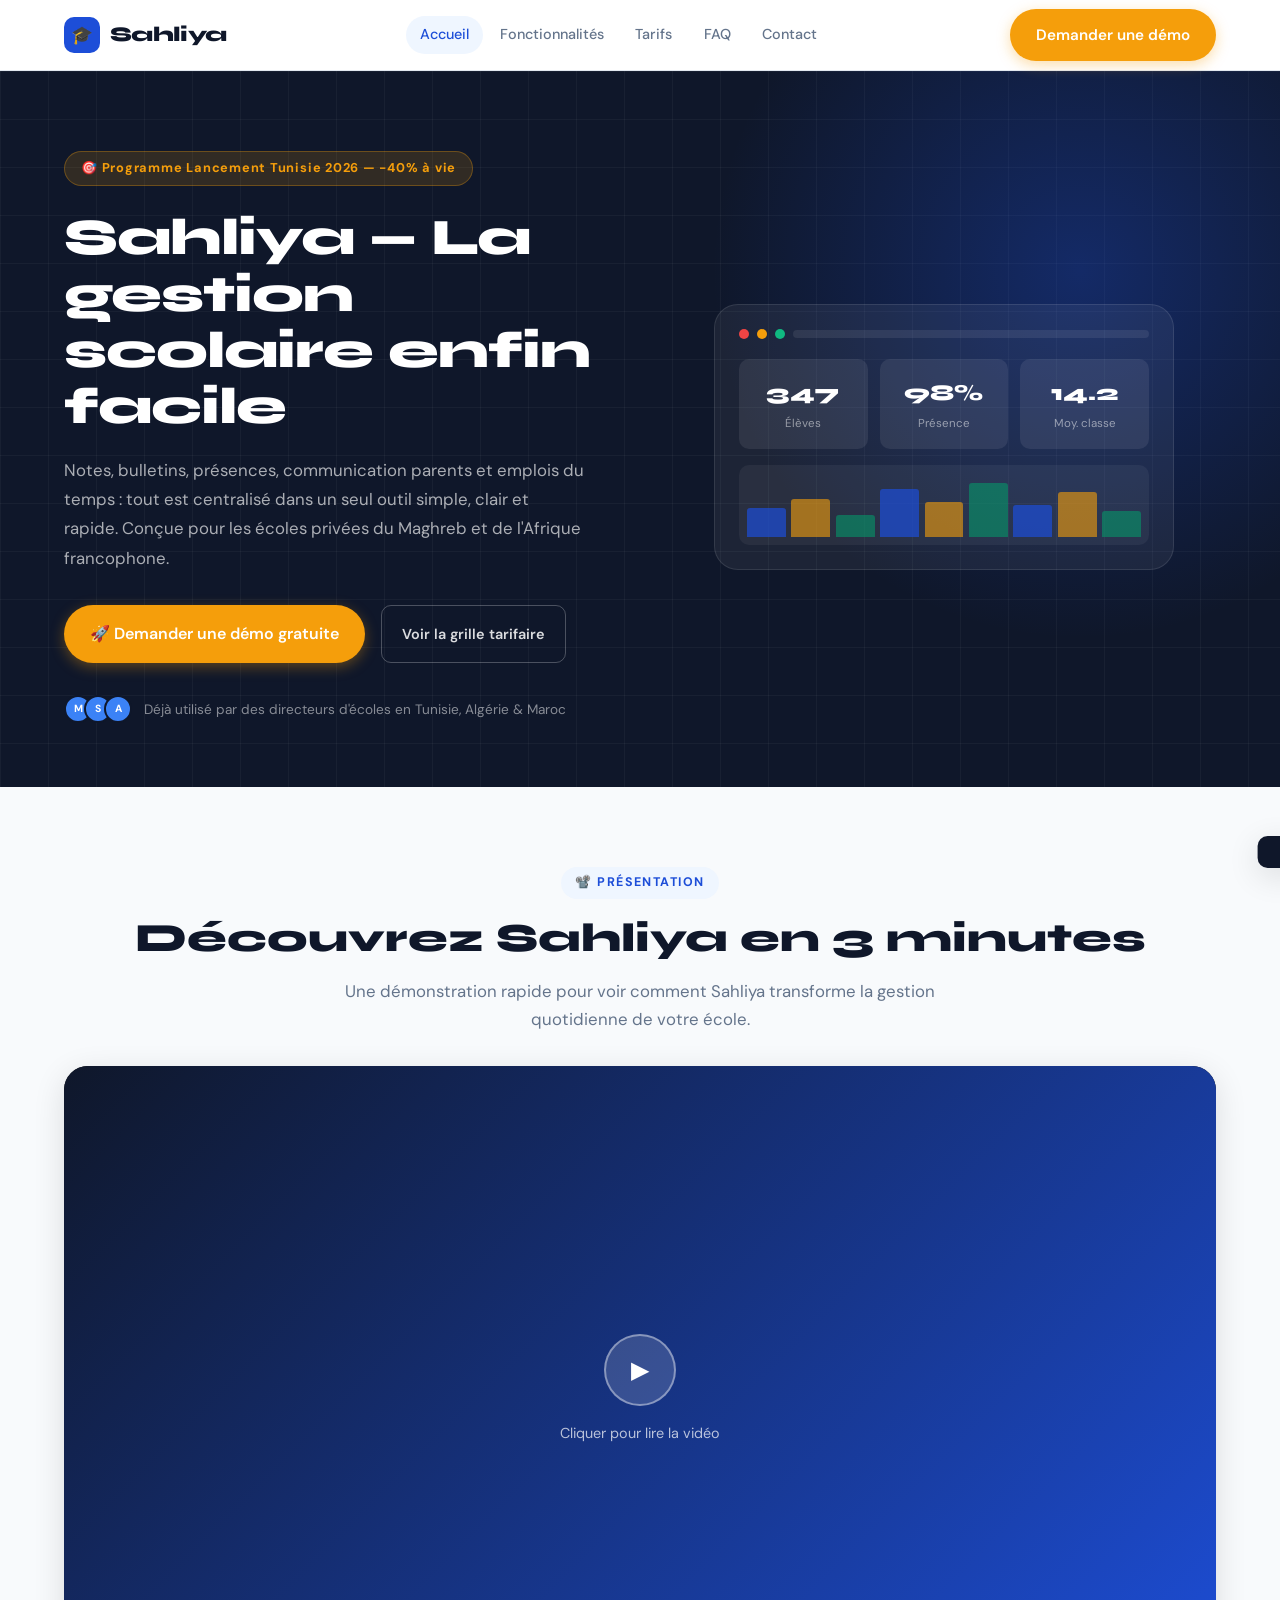
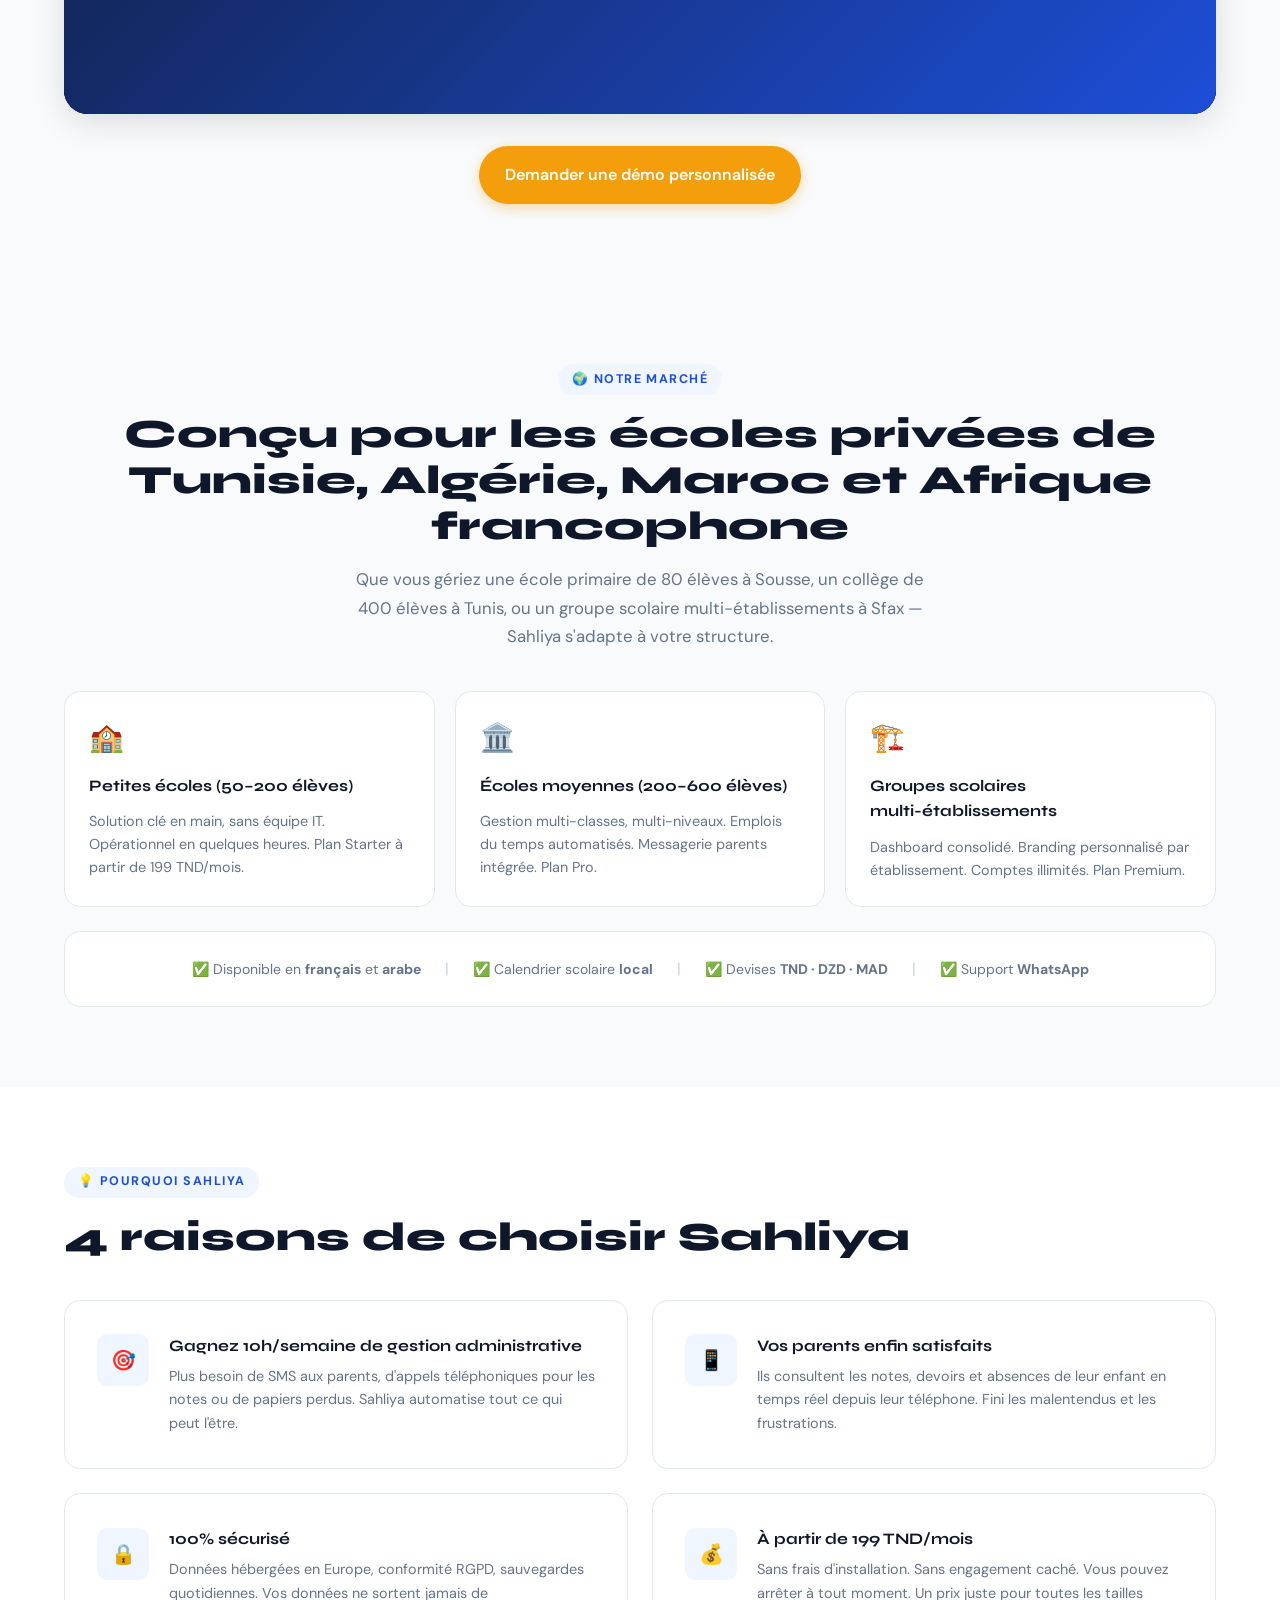
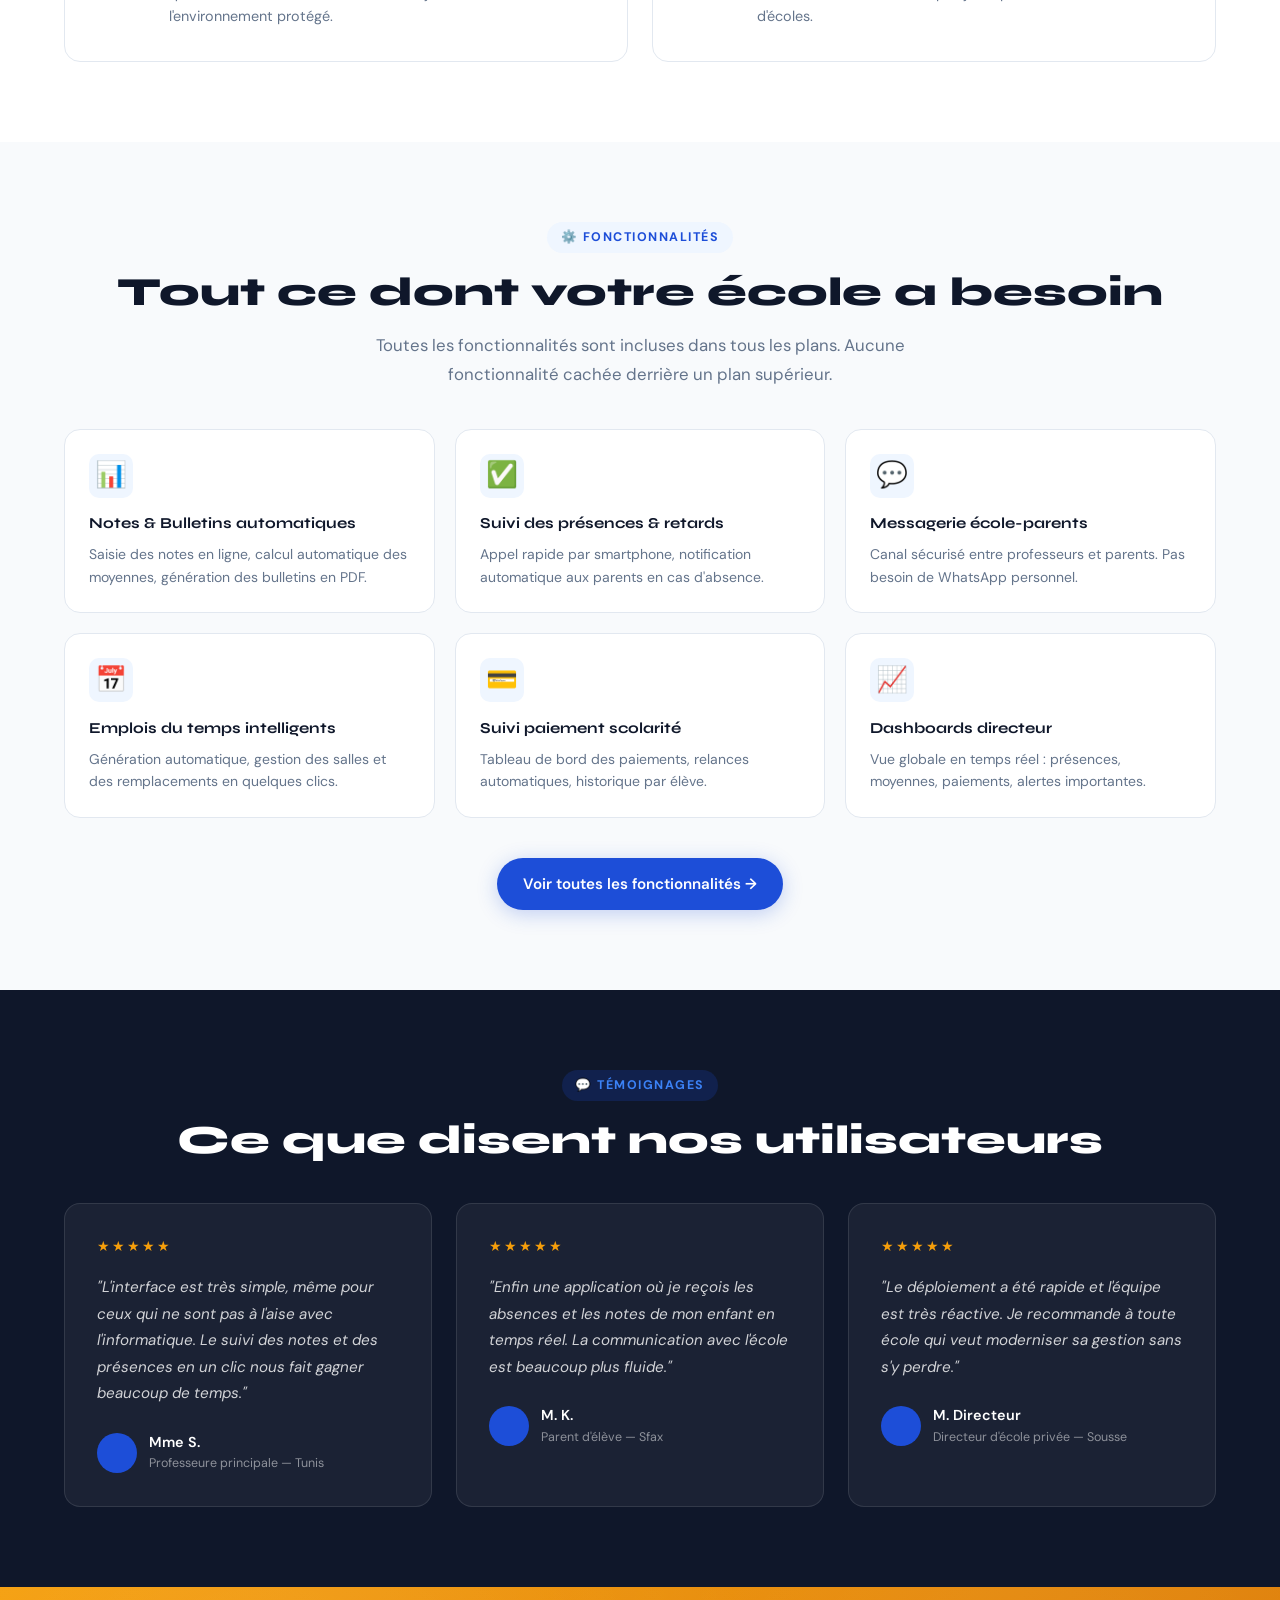
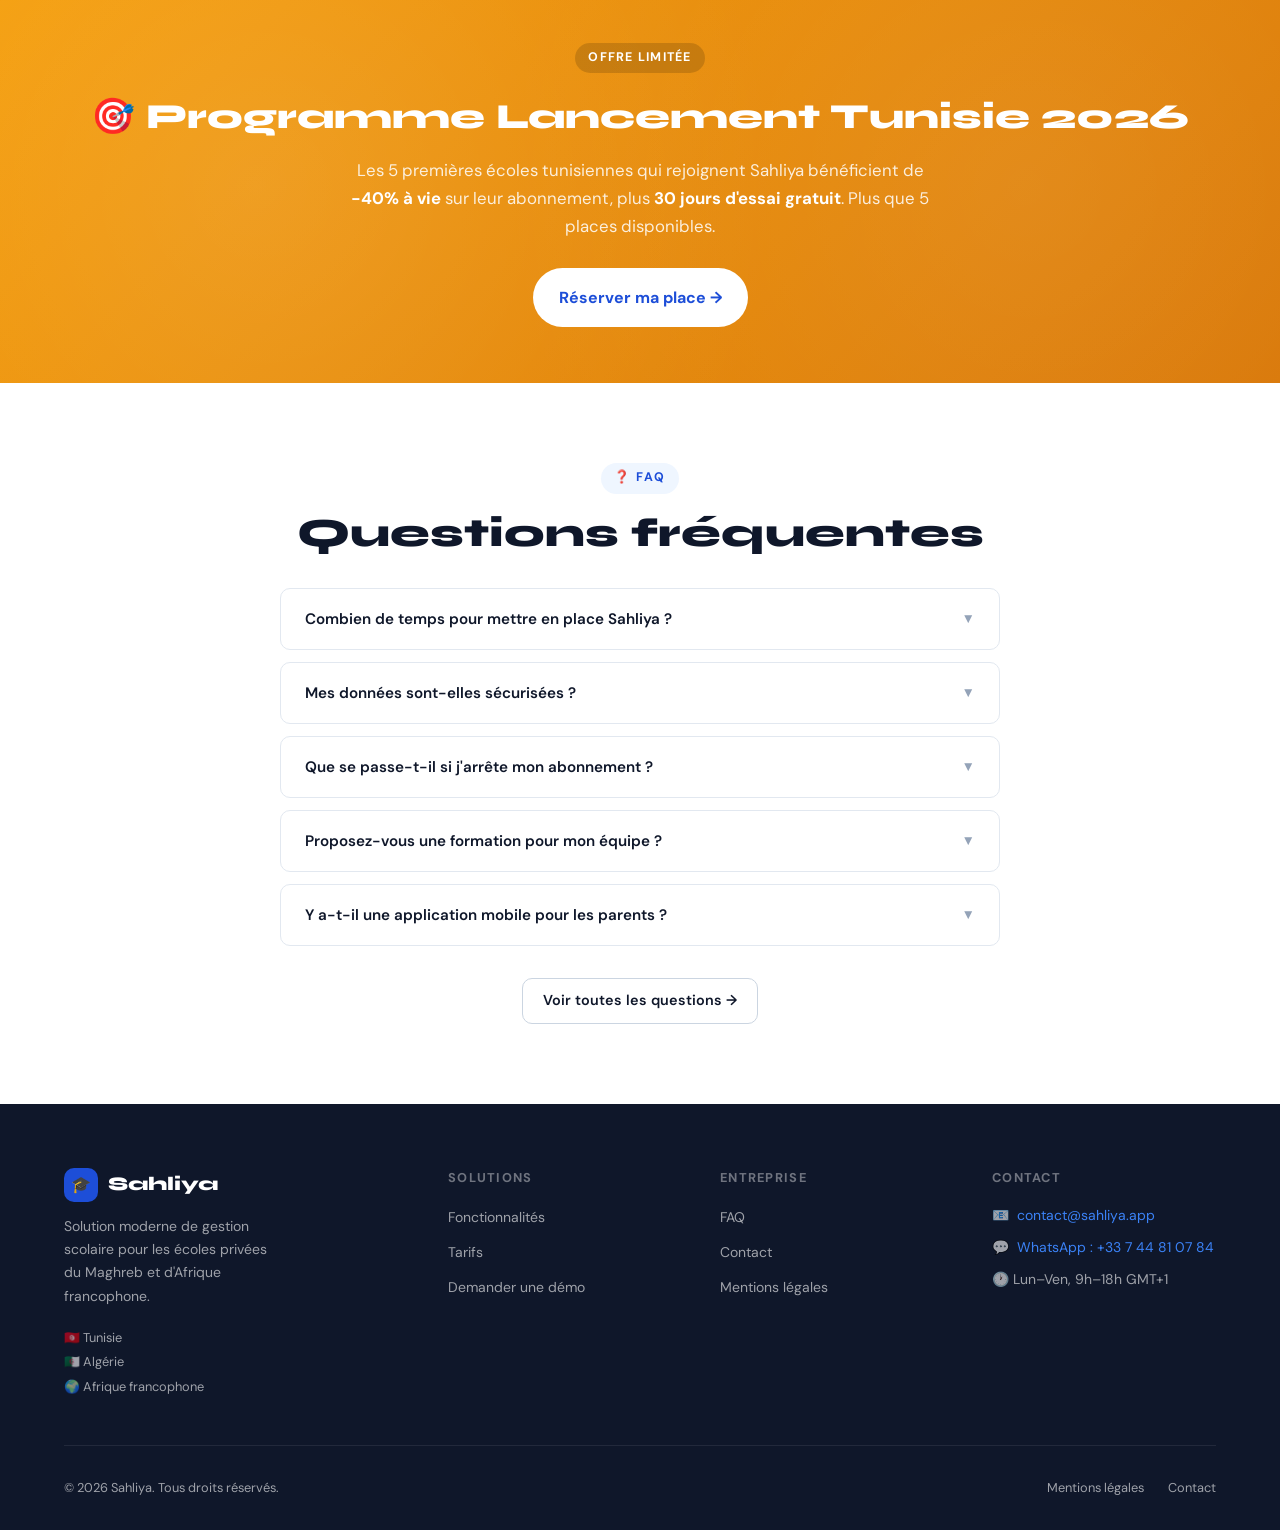
==== index.html @ 28479d1d "Rebrand complet de EduPilot vers Sahliya. Met à jour la marque, les domaines/emails, la homepage (he" ====
<!DOCTYPE html>
<html lang="fr">
<head>
  <meta charset="UTF-8">
  <meta name="viewport" content="width=device-width, initial-scale=1.0">
  <title>Sahliya — Plateforme de gestion scolaire pour les écoles privées du Maghreb</title>
  <meta name="description" content="Sahliya est la plateforme SaaS moderne de gestion scolaire pour les écoles privées de Tunisie, Algérie et Afrique francophone. Notes, présences, communication parents, emplois du temps — tout en un.">
  <meta property="og:title" content="Sahliya — La gestion scolaire enfin facile">
  <meta property="og:description" content="Notes, bulletins, présences, communication parents, emplois du temps — tout en un outil simple et sécurisé.">
  <meta property="og:image" content="img/og-image.png">
  <meta property="og:type" content="website">
  <meta name="twitter:card" content="summary_large_image">
  <link rel="icon" href="img/favicon.ico">
  <link rel="preconnect" href="https://fonts.googleapis.com">
  <link rel="preconnect" href="https://fonts.gstatic.com" crossorigin>
  <link href="https://fonts.googleapis.com/css2?family=Syne:wght@700;800&family=DM+Sans:ital,wght@0,400;0,500;0,600;0,700;1,400&display=swap" rel="stylesheet">
  <link rel="stylesheet" href="css/style.css">
  <link rel="stylesheet" href="css/responsive.css">
</head>
<body>

<!-- ============================================================ NAVBAR -->
<header class="navbar" id="navbar">
  <div class="container">
    <div class="navbar__inner">
      <a href="index.html" class="navbar__logo" aria-label="Sahliya — Accueil">
        <div class="navbar__logo-icon">🎓</div>
        <span class="navbar__logo-text">Sahliya</span>
      </a>
      <nav class="navbar__nav" aria-label="Navigation principale">
        <a href="index.html" class="active">Accueil</a>
        <a href="fonctionnalites.html">Fonctionnalités</a>
        <a href="tarifs.html">Tarifs</a>
        <a href="faq.html">FAQ</a>
        <a href="contact.html">Contact</a>
      </nav>
      <div class="navbar__actions">
        <a href="demo.html" class="btn btn-primary">Demander une démo</a>
      </div>
      <button class="navbar__burger" id="burgerBtn" aria-label="Menu" aria-expanded="false">
        <span></span><span></span><span></span>
      </button>
    </div>
  </div>
  <nav class="navbar__mobile" id="mobileMenu" aria-label="Menu mobile">
    <a href="index.html">Accueil</a>
    <a href="fonctionnalites.html">Fonctionnalités</a>
    <a href="tarifs.html">Tarifs</a>
    <a href="faq.html">FAQ</a>
    <a href="contact.html">Contact</a>
    <a href="demo.html" class="btn btn-primary">Demander une démo</a>
  </nav>
</header>

<!-- ============================================================ HERO -->
<section class="hero">
  <div class="container">
    <div class="hero__inner">
      <div class="hero__content">
        <div class="hero__badge">🎯 Programme Lancement Tunisie 2026 — -40% à vie</div>
        <h1 class="hero__title">Sahliya — La gestion scolaire enfin facile</h1>
        <p class="hero__subtitle">Notes, bulletins, présences, communication parents et emplois du temps : tout est centralisé dans un seul outil simple, clair et rapide. Conçue pour les écoles privées du Maghreb et de l'Afrique francophone.</p>
        <div class="hero__actions">
          <a href="demo.html" class="btn btn-primary btn-lg">🚀 Demander une démo gratuite</a>
          <a href="tarifs.html" class="btn btn-outline btn-lg" style="border-color:rgba(255,255,255,.25);color:rgba(255,255,255,.85);">Voir la grille tarifaire</a>
        </div>
        <div class="hero__trust">
          <div class="hero__trust-dots">
            <div class="hero__trust-dot">M</div>
            <div class="hero__trust-dot">S</div>
            <div class="hero__trust-dot">A</div>
          </div>
          <span>Déjà utilisé par des directeurs d'écoles en Tunisie, Algérie &amp; Maroc</span>
        </div>
      </div>
      <div class="hero__visual">
        <div class="hero__dashboard">
          <div class="hero__dashboard-header">
            <div class="hero__dashboard-dot" style="background:#ef4444"></div>
            <div class="hero__dashboard-dot" style="background:#f59e0b"></div>
            <div class="hero__dashboard-dot" style="background:#10b981"></div>
            <div class="hero__dashboard-bar"></div>
          </div>
          <div class="hero__stats-grid">
            <div class="hero__stat-card">
              <div class="hero__stat-value">347</div>
              <div class="hero__stat-label">Élèves</div>
            </div>
            <div class="hero__stat-card">
              <div class="hero__stat-value">98%</div>
              <div class="hero__stat-label">Présence</div>
            </div>
            <div class="hero__stat-card">
              <div class="hero__stat-value">14.2</div>
              <div class="hero__stat-label">Moy. classe</div>
            </div>
          </div>
          <div class="hero__chart-bar-group" aria-hidden="true">
            <div class="hero__bar" style="height:45%"></div>
            <div class="hero__bar" style="height:60%"></div>
            <div class="hero__bar" style="height:35%"></div>
            <div class="hero__bar" style="height:75%"></div>
            <div class="hero__bar" style="height:55%"></div>
            <div class="hero__bar" style="height:85%"></div>
            <div class="hero__bar" style="height:50%"></div>
            <div class="hero__bar" style="height:70%"></div>
            <div class="hero__bar" style="height:40%"></div>
          </div>
        </div>
      </div>
    </div>
  </div>
</section>

<!-- ============================================================ VIDÉO -->
<section class="video-section">
  <div class="container">
    <div class="text-center reveal">
      <div class="section-label">📽️ Présentation</div>
      <h2 class="section-title">Découvrez Sahliya en 3 minutes</h2>
      <p class="section-subtitle">Une démonstration rapide pour voir comment Sahliya transforme la gestion quotidienne de votre école.</p>
    </div>
    <div class="video-wrapper reveal">
      <!-- Remplacez src par le chemin de votre vidéo -->
      <video controls preload="none" poster="img/demo-poster.jpg" aria-label="Vidéo de présentation Sahliya">
        <source src="video/pub-sahliya-vendable-v3.mp4" type="video/mp4">
        Votre navigateur ne supporte pas la lecture vidéo.
      </video>
      <!-- Overlay de clic pour lancer la lecture -->
      <div class="video-placeholder" id="videoPlaceholder">
        <div class="video-play-btn" aria-label="Lire la vidéo">▶</div>
        <p style="font-size:.9rem;color:rgba(255,255,255,.7)">Cliquer pour lire la vidéo</p>
      </div>
    </div>
    <div class="text-center reveal">
      <a href="demo.html" class="btn btn-primary btn-lg">Demander une démo personnalisée</a>
    </div>
  </div>
</section>

<!-- ============================================================ POUR QUI -->
<section class="section section--light">
  <div class="container">
    <div class="text-center reveal">
      <div class="section-label">🌍 Notre marché</div>
      <h2 class="section-title">Conçu pour les écoles privées de Tunisie, Algérie, Maroc et Afrique francophone</h2>
      <p class="section-subtitle">Que vous gériez une école primaire de 80 élèves à Sousse, un collège de 400 élèves à Tunis, ou un groupe scolaire multi-établissements à Sfax — Sahliya s'adapte à votre structure.</p>
    </div>
    <div class="pourqui__grid">
      <div class="pourqui__card reveal reveal-delay-1">
        <div class="pourqui__icon">🏫</div>
        <h3>Petites écoles (50–200 élèves)</h3>
        <p>Solution clé en main, sans équipe IT. Opérationnel en quelques heures. Plan Starter à partir de 199 TND/mois.</p>
      </div>
      <div class="pourqui__card reveal reveal-delay-2">
        <div class="pourqui__icon">🏛️</div>
        <h3>Écoles moyennes (200–600 élèves)</h3>
        <p>Gestion multi-classes, multi-niveaux. Emplois du temps automatisés. Messagerie parents intégrée. Plan Pro.</p>
      </div>
      <div class="pourqui__card reveal reveal-delay-3">
        <div class="pourqui__icon">🏗️</div>
        <h3>Groupes scolaires multi-établissements</h3>
        <p>Dashboard consolidé. Branding personnalisé par établissement. Comptes illimités. Plan Premium.</p>
      </div>
    </div>
    <div style="margin-top:1.5rem;background:var(--bg-white);border:1px solid var(--border-light);border-radius:var(--radius-lg);padding:1.5rem;display:flex;flex-wrap:wrap;gap:1.5rem;align-items:center;justify-content:center" class="reveal">
      <span style="font-size:.875rem;color:var(--text-secondary)">✅ Disponible en <strong>français</strong> et <strong>arabe</strong></span>
      <span style="color:var(--border-medium)">|</span>
      <span style="font-size:.875rem;color:var(--text-secondary)">✅ Calendrier scolaire <strong>local</strong></span>
      <span style="color:var(--border-medium)">|</span>
      <span style="font-size:.875rem;color:var(--text-secondary)">✅ Devises <strong>TND · DZD · MAD</strong></span>
      <span style="color:var(--border-medium)">|</span>
      <span style="font-size:.875rem;color:var(--text-secondary)">✅ Support <strong>WhatsApp</strong></span>
    </div>
  </div>
</section>

<!-- ============================================================ BÉNÉFICES -->
<section class="section">
  <div class="container">
    <div class="reveal">
      <div class="section-label">💡 Pourquoi Sahliya</div>
      <h2 class="section-title">4 raisons de choisir Sahliya</h2>
    </div>
    <div class="benefits__grid">
      <div class="benefit-card reveal reveal-delay-1">
        <div class="benefit-icon">🎯</div>
        <div>
          <h3>Gagnez 10h/semaine de gestion administrative</h3>
          <p>Plus besoin de SMS aux parents, d'appels téléphoniques pour les notes ou de papiers perdus. Sahliya automatise tout ce qui peut l'être.</p>
        </div>
      </div>
      <div class="benefit-card reveal reveal-delay-2">
        <div class="benefit-icon">📱</div>
        <div>
          <h3>Vos parents enfin satisfaits</h3>
          <p>Ils consultent les notes, devoirs et absences de leur enfant en temps réel depuis leur téléphone. Fini les malentendus et les frustrations.</p>
        </div>
      </div>
      <div class="benefit-card reveal reveal-delay-3">
        <div class="benefit-icon">🔒</div>
        <div>
          <h3>100% sécurisé</h3>
          <p>Données hébergées en Europe, conformité RGPD, sauvegardes quotidiennes. Vos données ne sortent jamais de l'environnement protégé.</p>
        </div>
      </div>
      <div class="benefit-card reveal reveal-delay-4">
        <div class="benefit-icon">💰</div>
        <div>
          <h3>À partir de 199 TND/mois</h3>
          <p>Sans frais d'installation. Sans engagement caché. Vous pouvez arrêter à tout moment. Un prix juste pour toutes les tailles d'écoles.</p>
        </div>
      </div>
    </div>
  </div>
</section>

<!-- ============================================================ FONCTIONNALITÉS -->
<section class="section section--light">
  <div class="container">
    <div class="text-center reveal">
      <div class="section-label">⚙️ Fonctionnalités</div>
      <h2 class="section-title">Tout ce dont votre école a besoin</h2>
      <p class="section-subtitle">Toutes les fonctionnalités sont incluses dans tous les plans. Aucune fonctionnalité cachée derrière un plan supérieur.</p>
    </div>
    <div class="features__grid">
      <div class="feature-tile reveal reveal-delay-1">
        <div class="feature-tile__icon">📊</div>
        <h3>Notes &amp; Bulletins automatiques</h3>
        <p>Saisie des notes en ligne, calcul automatique des moyennes, génération des bulletins en PDF.</p>
      </div>
      <div class="feature-tile reveal reveal-delay-2">
        <div class="feature-tile__icon">✅</div>
        <h3>Suivi des présences &amp; retards</h3>
        <p>Appel rapide par smartphone, notification automatique aux parents en cas d'absence.</p>
      </div>
      <div class="feature-tile reveal reveal-delay-3">
        <div class="feature-tile__icon">💬</div>
        <h3>Messagerie école-parents</h3>
        <p>Canal sécurisé entre professeurs et parents. Pas besoin de WhatsApp personnel.</p>
      </div>
      <div class="feature-tile reveal reveal-delay-1">
        <div class="feature-tile__icon">📅</div>
        <h3>Emplois du temps intelligents</h3>
        <p>Génération automatique, gestion des salles et des remplacements en quelques clics.</p>
      </div>
      <div class="feature-tile reveal reveal-delay-2">
        <div class="feature-tile__icon">💳</div>
        <h3>Suivi paiement scolarité</h3>
        <p>Tableau de bord des paiements, relances automatiques, historique par élève.</p>
      </div>
      <div class="feature-tile reveal reveal-delay-3">
        <div class="feature-tile__icon">📈</div>
        <h3>Dashboards directeur</h3>
        <p>Vue globale en temps réel : présences, moyennes, paiements, alertes importantes.</p>
      </div>
    </div>
    <div class="text-center" style="margin-top:2.5rem">
      <a href="fonctionnalites.html" class="btn btn-secondary">Voir toutes les fonctionnalités →</a>
    </div>
  </div>
</section>

<!-- ============================================================ TÉMOIGNAGES -->
<section class="testimonials">
  <div class="container">
    <div class="text-center reveal">
      <div class="section-label">💬 Témoignages</div>
      <h2 class="section-title">Ce que disent nos utilisateurs</h2>
    </div>
    <div class="testimonials__grid">
      <div class="testimonial-card reveal reveal-delay-1">
        <div class="testimonial-card__stars">★★★★★</div>
        <p class="testimonial-card__quote">"L'interface est très simple, même pour ceux qui ne sont pas à l'aise avec l'informatique. Le suivi des notes et des présences en un clic nous fait gagner beaucoup de temps."</p>
        <div class="testimonial-card__author">
          <div class="testimonial-card__avatar">
            <img src="img/avatar-1.png" alt="Avatar Mme S." loading="lazy" onerror="this.style.display='none';this.nextSibling.style.display='flex'">
            <span style="display:none">MS</span>
          </div>
          <div>
            <div class="testimonial-card__name">Mme S.</div>
            <div class="testimonial-card__role">Professeure principale — Tunis</div>
          </div>
        </div>
      </div>
      <div class="testimonial-card reveal reveal-delay-2">
        <div class="testimonial-card__stars">★★★★★</div>
        <p class="testimonial-card__quote">"Enfin une application où je reçois les absences et les notes de mon enfant en temps réel. La communication avec l'école est beaucoup plus fluide."</p>
        <div class="testimonial-card__author">
          <div class="testimonial-card__avatar">
            <img src="img/avatar-2.png" alt="Avatar parent d'élève" loading="lazy" onerror="this.style.display='none';this.nextSibling.style.display='flex'">
            <span style="display:none">PE</span>
          </div>
          <div>
            <div class="testimonial-card__name">M. K.</div>
            <div class="testimonial-card__role">Parent d'élève — Sfax</div>
          </div>
        </div>
      </div>
      <div class="testimonial-card reveal reveal-delay-3">
        <div class="testimonial-card__stars">★★★★★</div>
        <p class="testimonial-card__quote">"Le déploiement a été rapide et l'équipe est très réactive. Je recommande à toute école qui veut moderniser sa gestion sans s'y perdre."</p>
        <div class="testimonial-card__author">
          <div class="testimonial-card__avatar">
            <img src="img/avatar-3.png" alt="Avatar directeur" loading="lazy" onerror="this.style.display='none';this.nextSibling.style.display='flex'">
            <span style="display:none">DK</span>
          </div>
          <div>
            <div class="testimonial-card__name">M. Directeur</div>
            <div class="testimonial-card__role">Directeur d'école privée — Sousse</div>
          </div>
        </div>
      </div>
    </div>
  </div>
</section>

<!-- ============================================================ BANNER LANCEMENT -->
<section class="launch-banner">
  <div class="container">
    <div class="launch-banner__inner reveal">
      <div class="launch-banner__badge">Offre limitée</div>
      <h2>🎯 Programme Lancement Tunisie 2026</h2>
      <p>Les 5 premières écoles tunisiennes qui rejoignent Sahliya bénéficient de <strong>-40% à vie</strong> sur leur abonnement, plus <strong>30 jours d'essai gratuit</strong>. Plus que 5 places disponibles.</p>
      <a href="demo.html" class="btn btn-white btn-lg">Réserver ma place →</a>
    </div>
  </div>
</section>

<!-- ============================================================ FAQ COURTE -->
<section class="section">
  <div class="container">
    <div class="text-center reveal">
      <div class="section-label">❓ FAQ</div>
      <h2 class="section-title">Questions fréquentes</h2>
    </div>
    <div style="max-width:720px;margin:0 auto">
      <div class="faq-list">
        <div class="faq-item">
          <button class="faq-question" aria-expanded="false">
            Combien de temps pour mettre en place Sahliya ?
            <span class="faq-chevron">▼</span>
          </button>
          <div class="faq-answer"><div class="faq-answer-inner"><p>En général, 2 à 5 jours ouvrables suffisent pour un déploiement complet. Notre équipe vous accompagne à chaque étape : configuration initiale, import des données, formation de votre équipe. Pour les établissements de moins de 200 élèves, nous visons souvent 48h.</p></div></div>
        </div>
        <div class="faq-item">
          <button class="faq-question" aria-expanded="false">
            Mes données sont-elles sécurisées ?
            <span class="faq-chevron">▼</span>
          </button>
          <div class="faq-answer"><div class="faq-answer-inner"><p>Absolument. Les données sont hébergées sur des serveurs européens (conformes RGPD), chiffrées en transit et au repos, sauvegardées quotidiennement. Vos données vous appartiennent à 100% et vous pouvez les exporter à tout moment.</p></div></div>
        </div>
        <div class="faq-item">
          <button class="faq-question" aria-expanded="false">
            Que se passe-t-il si j'arrête mon abonnement ?
            <span class="faq-chevron">▼</span>
          </button>
          <div class="faq-answer"><div class="faq-answer-inner"><p>Vous pouvez résilier à tout moment, sans pénalité. Avant la résiliation, nous vous fournissons un export complet de toutes vos données (élèves, notes, présences, paiements) dans des formats standards (CSV, PDF). Rien n'est perdu.</p></div></div>
        </div>
        <div class="faq-item">
          <button class="faq-question" aria-expanded="false">
            Proposez-vous une formation pour mon équipe ?
            <span class="faq-chevron">▼</span>
          </button>
          <div class="faq-answer"><div class="faq-answer-inner"><p>Oui, la formation est incluse dans tous les plans. Nous organisons des sessions de formation en visio pour les directeurs, secrétaires et enseignants. Des tutoriels vidéo et une documentation en français et arabe sont également disponibles 24h/24.</p></div></div>
        </div>
        <div class="faq-item">
          <button class="faq-question" aria-expanded="false">
            Y a-t-il une application mobile pour les parents ?
            <span class="faq-chevron">▼</span>
          </button>
          <div class="faq-answer"><div class="faq-answer-inner"><p>Oui, une application mobile native (iOS et Android) est disponible pour les parents. Gratuite pour eux, elle leur permet de consulter les notes, absences, devoirs et de communiquer avec l'école en temps réel.</p></div></div>
        </div>
      </div>
      <div class="text-center" style="margin-top:2rem">
        <a href="faq.html" class="btn btn-outline">Voir toutes les questions →</a>
      </div>
    </div>
  </div>
</section>

<!-- ============================================================ FOOTER -->
<footer class="footer">
  <div class="container">
    <div class="footer__top">
      <div class="footer__brand">
        <div class="footer__logo">
          <div class="footer__logo-icon">🎓</div>
          <span class="footer__logo-text">Sahliya</span>
        </div>
        <p class="footer__tagline">Solution moderne de gestion scolaire pour les écoles privées du Maghreb et d'Afrique francophone.</p>
        <div class="footer__dispo">
          <span>🇹🇳 Tunisie</span>
          <span>🇩🇿 Algérie</span>
          <span>🌍 Afrique francophone</span>
        </div>
      </div>
      <div class="footer__col">
        <h4>Solutions</h4>
        <ul>
          <li><a href="fonctionnalites.html">Fonctionnalités</a></li>
          <li><a href="tarifs.html">Tarifs</a></li>
          <li><a href="demo.html">Demander une démo</a></li>
        </ul>
      </div>
      <div class="footer__col">
        <h4>Entreprise</h4>
        <ul>
          <li><a href="faq.html">FAQ</a></li>
          <li><a href="contact.html">Contact</a></li>
          <li><a href="mentions-legales.html">Mentions légales</a></li>
        </ul>
      </div>
      <div class="footer__col">
        <h4>Contact</h4>
        <div class="footer__contact-item">📧 <a href="mailto:contact@sahliya.app">contact@sahliya.app</a></div>
        <div class="footer__contact-item">💬 <a href="https://wa.me/33744810784" target="_blank" rel="noopener">WhatsApp : +33 7 44 81 07 84</a></div>
        <div class="footer__contact-item" style="margin-top:.5rem;">🕐 Lun–Ven, 9h–18h GMT+1</div>
      </div>
    </div>
    <div class="footer__bottom">
      <span>© 2026 Sahliya. Tous droits réservés.</span>
      <div class="footer__bottom-links">
        <a href="mentions-legales.html">Mentions légales</a>
        <a href="contact.html">Contact</a>
      </div>
    </div>
  </div>
</footer>

<div class="toast" id="toast" role="alert" aria-live="polite"></div>

<script src="js/main.js"></script>
</body>
</html>
---- css/style.css ----
/* /css/style.css — Sahliya */
@import url('https://fonts.googleapis.com/css2?family=Syne:wght@700;800&family=DM+Sans:ital,wght@0,400;0,500;0,600;0,700;1,400&display=swap');

/* ============================================================ RESET */
*,*::before,*::after{box-sizing:border-box;margin:0;padding:0}
html{font-size:16px;scroll-behavior:smooth;-webkit-text-size-adjust:100%}
body{font-family:var(--font-body);color:var(--text-primary);background:var(--bg-white);line-height:1.6;overflow-x:hidden}
img,video{max-width:100%;height:auto;display:block}
a{color:inherit;text-decoration:none}
ul,ol{list-style:none}
button{cursor:pointer;border:none;background:none;font-family:inherit}
input,select,textarea{font-family:inherit;font-size:inherit}

/* ============================================================ VARIABLES */
:root{
  --blue-primary:#1D4ED8;--blue-light:#3B82F6;--blue-pale:#EFF6FF;
  --green-success:#059669;--green-pale:#ECFDF5;
  --orange-cta:#F59E0B;--orange-dark:#D97706;--orange-pale:#FFFBEB;
  --bg-white:#FFFFFF;--bg-light:#F8FAFC;--bg-dark:#0F172A;
  --text-primary:#0F172A;--text-secondary:#64748B;--text-muted:#94A3B8;
  --border-light:#E2E8F0;--border-medium:#CBD5E1;
  --radius-sm:6px;--radius-md:10px;--radius-lg:16px;--radius-xl:24px;--radius-pill:999px;
  --shadow-sm:0 1px 3px rgba(0,0,0,.06);--shadow-md:0 4px 16px rgba(0,0,0,.08);
  --shadow-lg:0 8px 32px rgba(0,0,0,.12);--shadow-blue:0 4px 20px rgba(29,78,216,.25);
  --transition:.22s ease;--container-max:1200px;--container-pad:1.5rem;
  --font-display:'Syne',sans-serif;--font-body:'DM Sans','Helvetica Neue',Arial,sans-serif;
}

/* ============================================================ UTILITAIRES */
.container{max-width:var(--container-max);margin:0 auto;padding:0 var(--container-pad)}
.section{padding:5rem 0}
.section--light{background:var(--bg-light)}
.text-center{text-align:center}
.text-center .section-subtitle{margin:0 auto}
.section-label{display:inline-flex;align-items:center;gap:.5rem;font-size:.78rem;font-weight:700;letter-spacing:.12em;text-transform:uppercase;color:var(--blue-primary);background:var(--blue-pale);padding:.35rem .85rem;border-radius:var(--radius-pill);margin-bottom:1rem}
.section-title{font-family:var(--font-display);font-size:clamp(1.75rem,3.5vw,2.5rem);font-weight:800;color:var(--text-primary);line-height:1.15;margin-bottom:1rem}
.section-subtitle{font-size:1.05rem;color:var(--text-secondary);max-width:600px;line-height:1.7}

/* Boutons */
.btn{display:inline-flex;align-items:center;gap:.5rem;padding:.75rem 1.5rem;border-radius:var(--radius-pill);font-weight:600;font-size:.95rem;transition:all var(--transition);white-space:nowrap;border:2px solid transparent}
.btn-primary{background:var(--orange-cta);color:#fff;box-shadow:0 4px 14px rgba(245,158,11,.35)}
.btn-primary:hover{background:var(--orange-dark);transform:translateY(-1px);box-shadow:0 6px 20px rgba(245,158,11,.45)}
.btn-secondary{background:var(--blue-primary);color:#fff;box-shadow:var(--shadow-blue)}
.btn-secondary:hover{background:#1a45c3;transform:translateY(-1px)}
.btn-outline{border-color:var(--border-medium);color:var(--text-primary);background:transparent}
.btn-outline:hover{border-color:var(--blue-primary);color:var(--blue-primary);background:var(--blue-pale)}
.btn-white{background:#fff;color:var(--blue-primary);font-weight:700}
.btn-white:hover{background:var(--blue-pale)}
.btn-lg{padding:1rem 2rem;font-size:1rem}
.btn-full{width:100%;justify-content:center}

/* Animations scroll */
.reveal{opacity:0;transform:translateY(24px);transition:opacity .55s ease,transform .55s ease}
.reveal.visible{opacity:1;transform:translateY(0)}
.reveal-delay-1{transition-delay:.1s}
.reveal-delay-2{transition-delay:.2s}
.reveal-delay-3{transition-delay:.3s}
.reveal-delay-4{transition-delay:.4s}

/* ============================================================ NAVBAR */
.navbar{position:sticky;top:0;z-index:1000;background:rgba(255,255,255,.92);backdrop-filter:blur(12px);border-bottom:1px solid var(--border-light);transition:box-shadow var(--transition)}
.navbar.scrolled{box-shadow:var(--shadow-md)}
.navbar__inner{display:flex;align-items:center;justify-content:space-between;height:70px;gap:2rem}
.navbar__logo{display:flex;align-items:center;gap:.6rem;flex-shrink:0}
.navbar__logo-icon{width:36px;height:36px;background:var(--blue-primary);border-radius:var(--radius-md);display:flex;align-items:center;justify-content:center;color:#fff;font-size:1.1rem}
.navbar__logo-text{font-family:var(--font-display);font-size:1.3rem;font-weight:800;color:var(--text-primary);letter-spacing:-.02em}
.navbar__logo-text span{color:var(--blue-primary)}
.navbar__nav{display:flex;align-items:center;gap:.25rem;flex:1;justify-content:center}
.navbar__nav a{padding:.45rem .85rem;border-radius:var(--radius-pill);font-size:.9rem;font-weight:500;color:var(--text-secondary);transition:all var(--transition)}
.navbar__nav a:hover,.navbar__nav a.active{color:var(--blue-primary);background:var(--blue-pale)}
.navbar__actions{display:flex;align-items:center;gap:.75rem;flex-shrink:0}
.navbar__burger{display:none;flex-direction:column;gap:5px;padding:.5rem}
.navbar__burger span{display:block;width:24px;height:2px;background:var(--text-primary);border-radius:2px;transition:all .3s ease}
.navbar__burger.open span:nth-child(1){transform:translateY(7px) rotate(45deg)}
.navbar__burger.open span:nth-child(2){opacity:0}
.navbar__burger.open span:nth-child(3){transform:translateY(-7px) rotate(-45deg)}
.navbar__mobile{display:none;flex-direction:column;padding:1rem 1.5rem 1.5rem;border-top:1px solid var(--border-light);gap:.25rem}
.navbar__mobile.open{display:flex}
.navbar__mobile a{padding:.65rem .85rem;border-radius:var(--radius-md);font-size:.95rem;font-weight:500;color:var(--text-secondary);transition:all var(--transition)}
.navbar__mobile a:hover{background:var(--bg-light);color:var(--blue-primary)}
.navbar__mobile .btn{margin-top:.5rem;justify-content:center}

/* ============================================================ HERO HOME */
.hero{background:var(--bg-dark);padding:5rem 0 4rem;position:relative;overflow:hidden}
.hero::before{content:'';position:absolute;inset:0;background-image:linear-gradient(rgba(255,255,255,.04) 1px,transparent 1px),linear-gradient(90deg,rgba(255,255,255,.04) 1px,transparent 1px);background-size:48px 48px;pointer-events:none}
.hero::after{content:'';position:absolute;width:800px;height:800px;background:radial-gradient(circle,rgba(29,78,216,.35) 0%,transparent 65%);top:-200px;right:-200px;pointer-events:none}
.hero__inner{position:relative;z-index:1;display:grid;grid-template-columns:1fr 1fr;gap:4rem;align-items:center}
.hero__badge{display:inline-flex;align-items:center;gap:.5rem;background:rgba(245,158,11,.15);border:1px solid rgba(245,158,11,.3);color:var(--orange-cta);font-size:.8rem;font-weight:700;letter-spacing:.06em;padding:.4rem 1rem;border-radius:var(--radius-pill);margin-bottom:1.5rem}
.hero__title{font-family:var(--font-display);font-size:clamp(2rem,4.5vw,3.2rem);font-weight:800;color:#fff;line-height:1.1;letter-spacing:-.02em;margin-bottom:1.25rem}
.hero__title span{color:var(--orange-cta)}
.hero__subtitle{font-size:1.05rem;color:rgba(255,255,255,.65);line-height:1.75;margin-bottom:2rem;max-width:520px}
.hero__actions{display:flex;gap:1rem;flex-wrap:wrap}
.hero__trust{display:flex;align-items:center;gap:.75rem;margin-top:2rem;font-size:.85rem;color:rgba(255,255,255,.5)}
.hero__trust-dots{display:flex}
.hero__trust-dot{width:28px;height:28px;border-radius:50%;border:2px solid var(--bg-dark);background:var(--blue-light);margin-left:-8px;display:flex;align-items:center;justify-content:center;font-size:.65rem;color:#fff;font-weight:700}
.hero__trust-dot:first-child{margin-left:0}
.hero__visual{display:flex;justify-content:center;align-items:center}
.hero__dashboard{background:rgba(255,255,255,.06);border:1px solid rgba(255,255,255,.1);border-radius:var(--radius-xl);padding:1.5rem;width:100%;max-width:460px}
.hero__dashboard-header{display:flex;align-items:center;gap:.5rem;margin-bottom:1.25rem}
.hero__dashboard-dot{width:10px;height:10px;border-radius:50%}
.hero__dashboard-bar{height:8px;background:rgba(255,255,255,.08);border-radius:var(--radius-pill);flex:1}
.hero__stats-grid{display:grid;grid-template-columns:repeat(3,1fr);gap:.75rem;margin-bottom:1rem}
.hero__stat-card{background:rgba(255,255,255,.08);border-radius:var(--radius-md);padding:1rem;text-align:center}
.hero__stat-value{font-family:var(--font-display);font-size:1.4rem;font-weight:800;color:#fff}
.hero__stat-label{font-size:.72rem;color:rgba(255,255,255,.5);margin-top:.2rem}
.hero__chart-bar-group{display:flex;align-items:flex-end;gap:.35rem;height:80px;padding:.5rem;background:rgba(255,255,255,.05);border-radius:var(--radius-md)}
.hero__bar{flex:1;border-radius:3px 3px 0 0}
.hero__bar:nth-child(3n+1){background:rgba(29,78,216,.7)}
.hero__bar:nth-child(3n+2){background:rgba(245,158,11,.6)}
.hero__bar:nth-child(3n+3){background:rgba(5,150,105,.6)}

/* ============================================================ VIDÉO */
.video-section{padding:5rem 0;background:var(--bg-light)}
.video-wrapper{position:relative;border-radius:var(--radius-xl);overflow:hidden;box-shadow:var(--shadow-lg);background:#000;aspect-ratio:16/9;margin:2rem 0}
.video-wrapper video{width:100%;height:100%;object-fit:cover}
.video-placeholder{position:absolute;inset:0;background:linear-gradient(135deg,#0F172A 0%,#1D4ED8 100%);display:flex;flex-direction:column;align-items:center;justify-content:center;color:#fff;gap:1rem}
.video-play-btn{width:72px;height:72px;background:rgba(255,255,255,.15);border:2px solid rgba(255,255,255,.4);border-radius:50%;display:flex;align-items:center;justify-content:center;font-size:1.5rem;transition:all var(--transition);cursor:pointer}
.video-play-btn:hover{background:rgba(255,255,255,.25);transform:scale(1.08)}

/* ============================================================ POUR QUI */
.pourqui__grid{display:grid;grid-template-columns:repeat(3,1fr);gap:1.25rem;margin-top:2.5rem}
.pourqui__card{background:var(--bg-white);border:1px solid var(--border-light);border-radius:var(--radius-lg);padding:1.5rem;display:flex;flex-direction:column;gap:.75rem;transition:all var(--transition)}
.pourqui__card:hover{box-shadow:var(--shadow-md);transform:translateY(-2px)}
.pourqui__icon{font-size:1.75rem}
.pourqui__card h3{font-family:var(--font-display);font-size:1rem;font-weight:700;color:var(--text-primary)}
.pourqui__card p{font-size:.9rem;color:var(--text-secondary);line-height:1.6}

/* ============================================================ BÉNÉFICES */
.benefits__grid{display:grid;grid-template-columns:repeat(2,1fr);gap:1.5rem;margin-top:2.5rem}
.benefit-card{background:var(--bg-white);border:1px solid var(--border-light);border-radius:var(--radius-lg);padding:2rem;display:flex;gap:1.25rem;align-items:flex-start;transition:all var(--transition)}
.benefit-card:hover{border-color:var(--blue-primary);box-shadow:var(--shadow-md)}
.benefit-icon{font-size:2rem;flex-shrink:0;width:52px;height:52px;background:var(--blue-pale);border-radius:var(--radius-md);display:flex;align-items:center;justify-content:center}
.benefit-card h3{font-family:var(--font-display);font-weight:700;font-size:1rem;color:var(--text-primary);margin-bottom:.4rem}
.benefit-card p{font-size:.9rem;color:var(--text-secondary);line-height:1.65}

/* ============================================================ FEATURES */
.features__grid{display:grid;grid-template-columns:repeat(3,1fr);gap:1.25rem;margin-top:2.5rem}
.feature-tile{background:var(--bg-white);border:1px solid var(--border-light);border-radius:var(--radius-lg);padding:1.5rem;transition:all var(--transition)}
.feature-tile:hover{border-color:var(--blue-light);box-shadow:var(--shadow-md);transform:translateY(-3px)}
.feature-tile__icon{font-size:1.6rem;margin-bottom:.85rem;width:44px;height:44px;background:var(--blue-pale);border-radius:var(--radius-md);display:flex;align-items:center;justify-content:center}
.feature-tile h3{font-family:var(--font-display);font-weight:700;font-size:.95rem;color:var(--text-primary);margin-bottom:.5rem}
.feature-tile p{font-size:.875rem;color:var(--text-secondary);line-height:1.6}
/* Détail fonctionnalités */
.feature-detail{display:grid;grid-template-columns:1fr 1fr;gap:4rem;align-items:center;padding:4rem 0;border-bottom:1px solid var(--border-light)}
.feature-detail:last-of-type{border-bottom:none}
.feature-detail.reversed .feature-detail__visual{order:2}
.feature-detail.reversed .feature-detail__content{order:1}
.feature-detail__visual{background:var(--bg-light);border:1px solid var(--border-light);border-radius:var(--radius-xl);aspect-ratio:4/3;display:flex;align-items:center;justify-content:center;flex-direction:column;gap:1rem;color:var(--text-muted);font-size:.875rem;text-align:center;overflow:hidden}
.feature-detail__visual-icon{font-size:3rem}
.feature-detail__content h2{font-family:var(--font-display);font-size:clamp(1.4rem,2.5vw,1.9rem);font-weight:800;color:var(--text-primary);line-height:1.2;margin-bottom:1rem}
.feature-detail__content p{color:var(--text-secondary);line-height:1.75;margin-bottom:1.5rem}
.feature-detail__list{display:flex;flex-direction:column;gap:.6rem}
.feature-detail__list li{display:flex;align-items:flex-start;gap:.6rem;font-size:.9rem;color:var(--text-secondary)}
.feature-detail__list li::before{content:'✓';color:var(--green-success);font-weight:700;flex-shrink:0}

/* ============================================================ TÉMOIGNAGES */
.testimonials{background:var(--bg-dark);padding:5rem 0}
.testimonials .section-label{background:rgba(29,78,216,.2);color:var(--blue-light)}
.testimonials .section-title{color:#fff}
.testimonials__grid{display:grid;grid-template-columns:repeat(3,1fr);gap:1.5rem;margin-top:2.5rem}
.testimonial-card{background:rgba(255,255,255,.05);border:1px solid rgba(255,255,255,.1);border-radius:var(--radius-lg);padding:2rem;transition:all var(--transition)}
.testimonial-card:hover{background:rgba(255,255,255,.08);border-color:rgba(255,255,255,.2)}
.testimonial-card__stars{color:var(--orange-cta);font-size:.85rem;margin-bottom:1rem;letter-spacing:2px}
.testimonial-card__quote{font-size:.95rem;color:rgba(255,255,255,.8);line-height:1.75;font-style:italic;margin-bottom:1.5rem}
.testimonial-card__author{display:flex;align-items:center;gap:.75rem}
.testimonial-card__avatar{width:40px;height:40px;border-radius:50%;background:var(--blue-primary);display:flex;align-items:center;justify-content:center;color:#fff;font-weight:700;font-size:.85rem;flex-shrink:0;overflow:hidden}
.testimonial-card__avatar img{width:100%;height:100%;object-fit:cover}
.testimonial-card__name{font-weight:600;color:#fff;font-size:.9rem}
.testimonial-card__role{font-size:.78rem;color:rgba(255,255,255,.5)}

/* ============================================================ BANNER LANCEMENT */
.launch-banner{background:linear-gradient(135deg,#F59E0B 0%,#D97706 100%);padding:3.5rem 0;text-align:center;position:relative;overflow:hidden}
.launch-banner::before{content:'';position:absolute;inset:0;background-image:radial-gradient(circle at 20% 50%,rgba(255,255,255,.1) 0%,transparent 50%),radial-gradient(circle at 80% 50%,rgba(255,255,255,.08) 0%,transparent 50%);pointer-events:none}
.launch-banner__inner{position:relative;z-index:1}
.launch-banner__badge{display:inline-block;background:rgba(0,0,0,.15);color:#fff;font-size:.78rem;font-weight:700;letter-spacing:.1em;text-transform:uppercase;padding:.3rem .85rem;border-radius:var(--radius-pill);margin-bottom:1rem}
.launch-banner h2{font-family:var(--font-display);font-size:clamp(1.5rem,3vw,2.2rem);font-weight:800;color:#fff;margin-bottom:.75rem}
.launch-banner p{color:rgba(255,255,255,.85);font-size:1.05rem;line-height:1.65;max-width:580px;margin:0 auto 1.75rem}
.launch-banner p strong{color:#fff}

/* ============================================================ FAQ */
.faq-list{display:flex;flex-direction:column;gap:.75rem;margin-top:2rem}
.faq-item{border:1px solid var(--border-light);border-radius:var(--radius-md);overflow:hidden;background:var(--bg-white)}
.faq-question{display:flex;align-items:center;justify-content:space-between;padding:1.25rem 1.5rem;cursor:pointer;font-weight:600;font-size:.95rem;color:var(--text-primary);transition:background var(--transition);gap:1rem;width:100%;text-align:left}
.faq-question:hover{background:var(--bg-light)}
.faq-question.active{background:var(--blue-pale);color:var(--blue-primary)}
.faq-chevron{font-size:.85rem;transition:transform .3s ease;flex-shrink:0;color:var(--text-muted)}
.faq-question.active .faq-chevron{transform:rotate(180deg);color:var(--blue-primary)}
.faq-answer{max-height:0;overflow:hidden;transition:max-height .35s ease}
.faq-answer-inner{padding:0 1.5rem 1.25rem;font-size:.9rem;color:var(--text-secondary);line-height:1.75;border-top:1px solid var(--border-light)}
.faq-answer-inner p{padding-top:1rem}
.faq-category{margin-bottom:2.5rem}
.faq-category-title{font-family:var(--font-display);font-size:1.1rem;font-weight:700;color:var(--text-primary);margin-bottom:1rem;display:flex;align-items:center;gap:.75rem}
.faq-category-title::after{content:'';flex:1;height:1px;background:var(--border-light)}

/* ============================================================ TARIFS */
.pricing__toggle{display:flex;align-items:center;justify-content:center;gap:.5rem;margin:2rem 0 1rem;flex-wrap:wrap}
.currency-btn{padding:.5rem 1.2rem;border-radius:var(--radius-pill);border:1px solid var(--border-medium);background:transparent;font-size:.9rem;font-weight:600;color:var(--text-secondary);cursor:pointer;transition:all var(--transition);display:flex;align-items:center;gap:.4rem;font-family:inherit}
.currency-btn.active{background:var(--blue-primary);color:#fff;border-color:var(--blue-primary)}
.currency-btn:hover:not(.active){border-color:var(--blue-primary);color:var(--blue-primary)}
.pricing__period-toggle{display:flex;align-items:center;justify-content:center;gap:1rem;margin-bottom:1rem;font-size:.9rem;color:var(--text-secondary)}
.toggle-switch{width:44px;height:24px;background:var(--border-medium);border-radius:var(--radius-pill);cursor:pointer;position:relative;transition:background var(--transition);border:none}
.toggle-switch.active{background:var(--blue-primary)}
.toggle-switch::after{content:'';position:absolute;width:18px;height:18px;background:#fff;border-radius:50%;top:3px;left:3px;transition:left var(--transition)}
.toggle-switch.active::after{left:calc(100% - 21px)}
.pricing__grid{display:grid;grid-template-columns:repeat(3,1fr);gap:1.5rem;margin-top:1.5rem}
.pricing-card{background:var(--bg-white);border:2px solid var(--border-light);border-radius:var(--radius-xl);padding:2rem;position:relative;transition:all var(--transition);display:flex;flex-direction:column}
.pricing-card:hover{box-shadow:var(--shadow-lg);transform:translateY(-3px)}
.pricing-card.featured{border-color:var(--blue-primary);box-shadow:var(--shadow-blue)}
.pricing-card__badge{position:absolute;top:-14px;left:50%;transform:translateX(-50%);background:var(--blue-primary);color:#fff;font-size:.75rem;font-weight:700;padding:.3rem 1rem;border-radius:var(--radius-pill);white-space:nowrap}
.pricing-card__target{font-size:.8rem;font-weight:600;color:var(--text-muted);text-transform:uppercase;letter-spacing:.08em;margin-bottom:.5rem}
.pricing-card__name{font-family:var(--font-display);font-size:1.3rem;font-weight:800;color:var(--text-primary);margin-bottom:1.25rem}
.pricing-card__price{font-family:var(--font-display);font-size:2.4rem;font-weight:800;color:var(--text-primary);line-height:1}
.pricing-card__currency{font-size:1rem;font-weight:600;color:var(--text-secondary);vertical-align:top;margin-top:.4rem;display:inline-block;margin-right:.1rem}
.pricing-card__period{font-size:.85rem;color:var(--text-muted);margin-top:.25rem}
.pricing-card__annual{font-size:.82rem;color:var(--green-success);font-weight:600;margin-top:.3rem}
.pricing-card__sep{border:none;border-top:1px solid var(--border-light);margin:1.25rem 0}
.pricing-card__capacity{display:flex;flex-direction:column;gap:.4rem;margin-bottom:1.25rem}
.pricing-card__capacity-item{display:flex;align-items:center;gap:.5rem;font-size:.9rem;color:var(--text-primary)}
.pricing-card__feature{display:flex;align-items:center;gap:.5rem;font-size:.85rem;color:var(--green-success);font-weight:600;margin-bottom:1.25rem}
.pricing-card__btn{margin-top:auto}
.all-features-block{background:var(--bg-light);border:1px solid var(--border-light);border-radius:var(--radius-xl);padding:2.5rem;margin-top:3rem}
.all-features-block h3{font-family:var(--font-display);font-weight:800;font-size:1.15rem;text-align:center;margin-bottom:1.75rem;color:var(--text-primary)}
.all-features-grid{display:grid;grid-template-columns:repeat(4,1fr);gap:.75rem}
.all-feature-item{display:flex;align-items:flex-start;gap:.5rem;font-size:.875rem;color:var(--text-secondary)}
.all-feature-item::before{content:'✓';color:var(--green-success);font-weight:700;flex-shrink:0}

/* ============================================================ FORMULAIRES */
.form-page{padding:4rem 0}
.form-layout{display:grid;grid-template-columns:1.5fr 1fr;gap:4rem;align-items:start}
.form-card{background:var(--bg-white);border:1px solid var(--border-light);border-radius:var(--radius-xl);padding:2.5rem;box-shadow:var(--shadow-sm)}
.form-card h2{font-family:var(--font-display);font-weight:800;font-size:1.3rem;color:var(--text-primary);margin-bottom:1.75rem}
.form-group{margin-bottom:1.25rem}
.form-label{display:block;font-size:.875rem;font-weight:600;color:var(--text-primary);margin-bottom:.4rem}
.form-label .required{color:#EF4444;margin-left:.2rem}
.form-input,.form-select,.form-textarea{width:100%;padding:.7rem 1rem;border:1.5px solid var(--border-medium);border-radius:var(--radius-md);font-size:.9rem;color:var(--text-primary);background:var(--bg-white);transition:border-color var(--transition),box-shadow var(--transition);-webkit-appearance:none;appearance:none}
.form-input:focus,.form-select:focus,.form-textarea:focus{outline:none;border-color:var(--blue-primary);box-shadow:0 0 0 3px rgba(29,78,216,.12)}
.form-input.error,.form-select.error,.form-textarea.error{border-color:#EF4444}
.form-error-msg{display:none;font-size:.8rem;color:#EF4444;margin-top:.3rem}
.form-error-msg.show{display:block}
.form-textarea{resize:vertical;min-height:110px}
.form-select{background-image:url("data:image/svg+xml,%3Csvg xmlns='http://www.w3.org/2000/svg' width='12' height='8' viewBox='0 0 12 8'%3E%3Cpath d='M1 1l5 5 5-5' stroke='%2394A3B8' stroke-width='1.5' fill='none' stroke-linecap='round'/%3E%3C/svg%3E");background-repeat:no-repeat;background-position:right 1rem center;padding-right:2.5rem;cursor:pointer}
.form-grid-2{display:grid;grid-template-columns:1fr 1fr;gap:1rem}
.form-checkbox{display:flex;align-items:flex-start;gap:.65rem;cursor:pointer;font-size:.875rem;color:var(--text-secondary);line-height:1.5}
.form-checkbox input{flex-shrink:0;width:18px;height:18px;margin-top:.1em;accent-color:var(--blue-primary)}
.form-checkbox a{color:var(--blue-primary);text-decoration:underline}
.form-submit{width:100%;padding:1rem;font-size:1rem;margin-top:.75rem}
.form-success{display:none;text-align:center;padding:2rem}
.form-success.show{display:block}
.form-success__icon{font-size:3rem;margin-bottom:1rem}
.form-success h3{font-family:var(--font-display);font-weight:700;font-size:1.3rem;color:var(--text-primary);margin-bottom:.5rem}
.form-success p{color:var(--text-secondary);font-size:.95rem}
.form-sidebar__card{background:var(--bg-light);border:1px solid var(--border-light);border-radius:var(--radius-xl);padding:2rem;margin-bottom:1.5rem}
.form-sidebar__card h3{font-family:var(--font-display);font-weight:700;font-size:1rem;color:var(--text-primary);margin-bottom:1.25rem}
.form-sidebar__list{display:flex;flex-direction:column;gap:.75rem}
.form-sidebar__item{display:flex;align-items:flex-start;gap:.65rem;font-size:.9rem;color:var(--text-secondary)}
.form-sidebar__item::before{content:'✅';flex-shrink:0;font-size:.85rem}
.form-contact-info{background:var(--bg-dark);border-radius:var(--radius-xl);padding:2rem}
.form-contact-info h3{color:#fff;font-family:var(--font-display);font-weight:700;margin-bottom:1.25rem}
.contact-info-item{display:flex;align-items:center;gap:.75rem;margin-bottom:.85rem;font-size:.9rem;color:rgba(255,255,255,.7)}
.contact-info-item a{color:var(--blue-light)}
.contact-info-item a:hover{text-decoration:underline}

/* ============================================================ PAGE HERO */
.page-hero{background:var(--bg-dark);padding:4rem 0 3rem;text-align:center;position:relative;overflow:hidden}
.page-hero::before{content:'';position:absolute;inset:0;background-image:linear-gradient(rgba(255,255,255,.03) 1px,transparent 1px),linear-gradient(90deg,rgba(255,255,255,.03) 1px,transparent 1px);background-size:40px 40px;pointer-events:none}
.page-hero__inner{position:relative;z-index:1}
.page-hero .section-label{background:rgba(29,78,216,.2);color:var(--blue-light)}
.page-hero h1{font-family:var(--font-display);font-size:clamp(1.8rem,4vw,2.75rem);font-weight:800;color:#fff;line-height:1.15;margin-bottom:1rem;letter-spacing:-.02em}
.page-hero p{font-size:1.05rem;color:rgba(255,255,255,.65);max-width:580px;margin:0 auto;line-height:1.75}

/* ============================================================ FOOTER */
.footer{background:var(--bg-dark);color:rgba(255,255,255,.6);padding:4rem 0 2rem}
.footer__top{display:grid;grid-template-columns:1.5fr repeat(3,1fr);gap:3rem;padding-bottom:3rem;border-bottom:1px solid rgba(255,255,255,.08);margin-bottom:2rem}
.footer__logo{display:flex;align-items:center;gap:.6rem;margin-bottom:.85rem}
.footer__logo-icon{width:34px;height:34px;background:var(--blue-primary);border-radius:var(--radius-md);display:flex;align-items:center;justify-content:center;color:#fff;font-size:1rem}
.footer__logo-text{font-family:var(--font-display);font-size:1.2rem;font-weight:800;color:#fff}
.footer__tagline{font-size:.875rem;line-height:1.65;max-width:220px;margin-bottom:1.25rem}
.footer__dispo{display:flex;flex-direction:column;gap:.25rem;font-size:.8rem}
.footer__col h4{font-size:.8rem;font-weight:700;letter-spacing:.1em;text-transform:uppercase;color:rgba(255,255,255,.4);margin-bottom:1rem}
.footer__col ul{display:flex;flex-direction:column;gap:.6rem}
.footer__col a{font-size:.875rem;transition:color var(--transition)}
.footer__col a:hover{color:#fff}
.footer__contact-item{display:flex;align-items:center;gap:.5rem;font-size:.875rem;margin-bottom:.6rem}
.footer__contact-item a{color:var(--blue-light)}
.footer__contact-item a:hover{color:#fff}
.footer__bottom{display:flex;align-items:center;justify-content:space-between;font-size:.8rem}
.footer__bottom-links{display:flex;gap:1.5rem}
.footer__bottom-links a:hover{color:#fff}

/* ============================================================ MENTIONS LÉGALES */
.legal-content{max-width:760px;margin:0 auto;padding:4rem 1.5rem}
.legal-content h1{font-family:var(--font-display);font-size:2rem;font-weight:800;color:var(--text-primary);margin-bottom:.5rem}
.legal-content .subtitle{color:var(--text-muted);font-size:.875rem;margin-bottom:2.5rem}
.legal-content h2{font-family:var(--font-display);font-size:1.2rem;font-weight:700;color:var(--text-primary);margin:2rem 0 .75rem;padding-top:2rem;border-top:1px solid var(--border-light)}
.legal-content p,.legal-content li{font-size:.9rem;color:var(--text-secondary);line-height:1.8;margin-bottom:.6rem}
.legal-content ul{list-style:disc;padding-left:1.5rem;margin-bottom:.75rem}
.legal-content a{color:var(--blue-primary)}

/* ============================================================ TOAST */
.toast{position:fixed;bottom:2rem;right:2rem;background:var(--bg-dark);color:#fff;padding:1rem 1.5rem;border-radius:var(--radius-md);font-size:.9rem;box-shadow:var(--shadow-lg);z-index:9999;transform:translateX(120%);transition:transform .4s cubic-bezier(.34,1.56,.64,1);display:flex;align-items:center;gap:.75rem;max-width:340px}
.toast.show{transform:translateX(0)}
.toast--success{border-left:4px solid var(--green-success)}
.toast--error{border-left:4px solid #EF4444}

/* ============================================================ FORM — SHARED EXTENDED */
.form-title{font-family:var(--font-display);font-weight:800;font-size:1.4rem;color:var(--text-primary);margin-bottom:.25rem}
.form-subtitle{font-size:.875rem;color:var(--text-muted);margin-bottom:1.75rem}
.form-row{display:grid;grid-template-columns:1fr 1fr;gap:1rem}
.form-group{margin-bottom:1.25rem;display:flex;flex-direction:column}
.form-group label{font-size:.875rem;font-weight:600;color:var(--text-primary);margin-bottom:.4rem}
.form-group input,.form-group select,.form-group textarea{width:100%;padding:.75rem 1rem;border:1.5px solid var(--border-medium);border-radius:var(--radius-md);font-size:.9rem;font-family:var(--font-body);color:var(--text-primary);background:var(--bg-white);transition:border-color var(--transition),box-shadow var(--transition);-webkit-appearance:none;appearance:none}
.form-group input:focus,.form-group select:focus,.form-group textarea:focus{outline:none;border-color:var(--blue-primary);box-shadow:0 0 0 3px rgba(29,78,216,.1)}
.form-group input[aria-invalid="true"],.form-group select[aria-invalid="true"],.form-group textarea[aria-invalid="true"]{border-color:#EF4444}
.form-group textarea{resize:vertical;min-height:100px}
.form-group select{background-image:url("data:image/svg+xml,%3Csvg xmlns='http://www.w3.org/2000/svg' width='12' height='8' viewBox='0 0 12 8'%3E%3Cpath d='M1 1l5 5 5-5' stroke='%2394A3B8' stroke-width='1.5' fill='none' stroke-linecap='round'/%3E%3C/svg%3E");background-repeat:no-repeat;background-position:right 1rem center;padding-right:2.5rem;cursor:pointer}
.field-error{font-size:.8rem;color:#EF4444;min-height:1.2em;margin-top:.2rem}
.form-check{flex-direction:row;align-items:flex-start;gap:.65rem}
.checkbox-label{display:flex;align-items:flex-start;gap:.6rem;cursor:pointer;font-size:.875rem;color:var(--text-secondary);line-height:1.5}
.checkbox-label input[type="checkbox"]{flex-shrink:0;width:18px;height:18px;margin-top:.1em;accent-color:var(--blue-primary);cursor:pointer}
.checkbox-label a{color:var(--blue-primary)}
.form-legal{font-size:.78rem;color:var(--text-muted);text-align:center;margin-top:1rem}
.btn-full{width:100%}
.btn-lg{padding:.9rem 1.5rem;font-size:1rem}
.btn-loader{display:inline}

/* ============================================================ DEMO PAGE */
.demo-section{padding:4rem 0 5rem}
.demo-layout{display:grid;grid-template-columns:1fr 400px;gap:3rem;align-items:start}
.demo-form-wrapper{}
.demo-sidebar{display:flex;flex-direction:column;gap:1.5rem}
.sidebar-card{background:var(--bg-light);border:1px solid var(--border-light);border-radius:var(--radius-xl);padding:1.75rem}
.sidebar-title{font-family:var(--font-display);font-weight:700;font-size:1rem;color:var(--text-primary);margin-bottom:1.25rem}
.demo-benefits{display:flex;flex-direction:column;gap:1rem;list-style:none;padding:0;margin:0}
.demo-benefits li{display:flex;align-items:flex-start;gap:.85rem}
.benefit-icon{font-size:1.25rem;flex-shrink:0;margin-top:.1rem}
.demo-benefits strong{font-size:.9rem;color:var(--text-primary);display:block;margin-bottom:.2rem}
.demo-benefits p{font-size:.825rem;color:var(--text-secondary);margin:0;line-height:1.5}
.sidebar-offer{background:linear-gradient(135deg,#1e3a8a,#1d4ed8);border:none;color:#fff;text-align:center}
.sidebar-offer h3{font-family:var(--font-display);font-size:1.75rem;font-weight:800;color:#fff;margin:.5rem 0}
.sidebar-offer p{font-size:.875rem;color:rgba(255,255,255,.8);margin:0}
.offer-badge{display:inline-block;background:var(--orange-cta);color:#fff;font-size:.75rem;font-weight:700;padding:.3rem .75rem;border-radius:100px;margin-bottom:.5rem}
.offer-urgency{display:flex;align-items:center;justify-content:center;gap:.5rem;margin-top:1rem;font-size:.8rem;color:rgba(255,255,255,.75)}
.dot{width:8px;height:8px;background:#22c55e;border-radius:50%;display:inline-block;flex-shrink:0}
.dot.pulse{animation:pulse 2s ease-in-out infinite}
@keyframes pulse{0%,100%{opacity:1;transform:scale(1)}50%{opacity:.5;transform:scale(.8)}}
.sidebar-contact{text-align:center}
.sidebar-contact h3{font-family:var(--font-display);font-weight:700;font-size:1rem;color:var(--text-primary);margin-bottom:.4rem}
.sidebar-contact p{font-size:.875rem;color:var(--text-secondary);margin-bottom:1rem}
.btn-whatsapp{display:inline-flex;align-items:center;justify-content:center;gap:.6rem;background:#25D366;color:#fff;padding:.75rem 1.25rem;border-radius:var(--radius-md);font-weight:600;font-size:.9rem;transition:background var(--transition),transform var(--transition);text-decoration:none}
.btn-whatsapp:hover{background:#1ebe5d;transform:translateY(-1px)}

/* ============================================================ CONTACT PAGE */
.contact-section{padding:4rem 0 5rem}
.contact-layout{display:grid;grid-template-columns:1fr 360px;gap:3rem;align-items:start}
.contact-form-wrapper{}
.contact-sidebar{display:flex;flex-direction:column;gap:1.25rem}
.contact-card{background:var(--bg-light);border:1px solid var(--border-light);border-radius:var(--radius-xl);padding:1.5rem;text-align:center}
.contact-card h3{font-family:var(--font-display);font-weight:700;font-size:1rem;color:var(--text-primary);margin-bottom:.3rem}
.contact-card p{font-size:.875rem;color:var(--text-secondary);margin-bottom:.75rem}
.contact-icon{font-size:1.75rem;margin-bottom:.75rem}
.contact-link{color:var(--blue-primary);font-weight:600;text-decoration:none;font-size:.9rem}
.contact-link:hover{text-decoration:underline}
.contact-card-highlight{background:var(--bg-dark);border:none}
.contact-card-highlight h3{color:#fff}
.contact-card-highlight p{color:rgba(255,255,255,.7)}

/* ============================================================ FAQ PAGE */
.faq-page-section{padding:3rem 0 5rem}
.faq-page-container{max-width:860px}
.faq-categories{display:flex;flex-wrap:wrap;gap:.75rem;margin-bottom:2.5rem}
.faq-cat-btn{padding:.55rem 1.1rem;border:1.5px solid var(--border-medium);border-radius:100px;font-size:.875rem;font-weight:600;color:var(--text-secondary);background:transparent;cursor:pointer;transition:all var(--transition)}
.faq-cat-btn:hover{border-color:var(--blue-primary);color:var(--blue-primary)}
.faq-cat-btn.active{background:var(--blue-primary);border-color:var(--blue-primary);color:#fff}
.faq-category{display:none}
.faq-category.active{display:block}
.faq-cat-title{font-family:var(--font-display);font-weight:800;font-size:1.2rem;color:var(--text-primary);margin-bottom:1.5rem;padding-bottom:.75rem;border-bottom:2px solid var(--border-light)}
.faq-cta{background:var(--bg-light);border-radius:var(--radius-xl);padding:2.5rem;text-align:center;margin-top:3rem}
.faq-cta h2{font-family:var(--font-display);font-weight:700;font-size:1.2rem;color:var(--text-primary);margin-bottom:.4rem}
.faq-cta p{color:var(--text-secondary);font-size:.9rem;margin-bottom:1.5rem}
.faq-cta-btns{display:flex;gap:1rem;justify-content:center;flex-wrap:wrap}

/* ============================================================ PAGE HERO EXTENDED */
.page-hero-content{max-width:600px;margin:0 auto;text-align:center}
.page-hero-label{display:inline-block;background:rgba(29,78,216,.2);color:var(--blue-light);font-size:.75rem;font-weight:700;letter-spacing:.1em;text-transform:uppercase;padding:.35rem .85rem;border-radius:100px;margin-bottom:1rem}
.page-hero-title{font-family:var(--font-display);font-size:clamp(1.8rem,4vw,2.75rem);font-weight:800;color:#fff;line-height:1.15;margin-bottom:1rem;letter-spacing:-.02em}
.page-hero-subtitle{font-size:1.05rem;color:rgba(255,255,255,.65);line-height:1.75}
.page-hero-subtitle a{color:var(--blue-light);text-decoration:underline}
.page-hero-sm{padding:3rem 0 2.5rem}

/* ============================================================ LEGAL PAGE */
.legal-section{padding:3rem 0 5rem}
.legal-container{display:grid;grid-template-columns:220px 1fr;gap:3rem;align-items:start;max-width:1000px}
.legal-toc{position:sticky;top:100px;background:var(--bg-light);border-radius:var(--radius-xl);padding:1.5rem}
.legal-toc h2{font-family:var(--font-display);font-weight:700;font-size:.875rem;color:var(--text-primary);margin-bottom:1rem;text-transform:uppercase;letter-spacing:.05em}
.legal-toc ul{list-style:none;padding:0;margin:0;display:flex;flex-direction:column;gap:.5rem}
.legal-toc a{font-size:.8rem;color:var(--text-secondary);text-decoration:none;padding:.3rem 0;display:block;transition:color var(--transition)}
.legal-toc a:hover{color:var(--blue-primary)}
.legal-body h2{font-family:var(--font-display);font-weight:700;font-size:1.15rem;color:var(--text-primary);margin:2.5rem 0 .75rem;padding-top:2.5rem;border-top:1px solid var(--border-light)}
.legal-body h2:first-child{border-top:none;padding-top:0;margin-top:0}
.legal-body h3{font-family:var(--font-display);font-weight:700;font-size:1rem;color:var(--text-primary);margin:1.5rem 0 .5rem}
.legal-body p,.legal-body li{font-size:.9rem;color:var(--text-secondary);line-height:1.8;margin-bottom:.6rem}
.legal-body ul{list-style:disc;padding-left:1.5rem;margin-bottom:.75rem}
.legal-body a{color:var(--blue-primary)}
.legal-table{width:100%;border-collapse:collapse;font-size:.875rem;margin:1rem 0}
.legal-table th,.legal-table td{padding:.65rem 1rem;border:1px solid var(--border-light);text-align:left;color:var(--text-secondary)}
.legal-table th{background:var(--bg-light);font-weight:600;color:var(--text-primary)}

/* ============================================================ MERCI PAGE */
.merci-section{min-height:70vh;display:flex;align-items:center;padding:5rem 0}
.merci-container{max-width:600px}
.merci-card{background:var(--bg-white);border:1px solid var(--border-light);border-radius:var(--radius-2xl);padding:3rem;text-align:center;box-shadow:var(--shadow-md)}
.merci-icon{font-size:3.5rem;margin-bottom:1.25rem}
.merci-title{font-family:var(--font-display);font-weight:800;font-size:1.6rem;color:var(--text-primary);margin-bottom:.75rem;letter-spacing:-.02em}
.merci-subtitle{color:var(--text-secondary);font-size:.95rem;line-height:1.75;margin-bottom:2rem}
.merci-details{text-align:left;display:flex;flex-direction:column;gap:1rem;margin-bottom:2rem;padding:1.5rem;background:var(--bg-light);border-radius:var(--radius-lg)}
.merci-step{display:flex;align-items:flex-start;gap:1rem}
.step-num{width:28px;height:28px;background:var(--blue-primary);color:#fff;border-radius:50%;display:flex;align-items:center;justify-content:center;font-size:.8rem;font-weight:700;flex-shrink:0;margin-top:.1rem}
.merci-step strong{font-size:.9rem;color:var(--text-primary);display:block;margin-bottom:.2rem}
.merci-step p{font-size:.85rem;color:var(--text-secondary);margin:0;line-height:1.5}
.merci-cta{display:flex;flex-direction:column;gap:.75rem;align-items:center;margin-bottom:2rem}
.merci-cta > p{color:var(--text-secondary);font-size:.875rem;margin:0}
.merci-explore{border-top:1px solid var(--border-light);padding-top:1.5rem}
.explore-label{font-size:.8rem;color:var(--text-muted);text-transform:uppercase;letter-spacing:.08em;font-weight:600;margin-bottom:.75rem}
.explore-links{display:flex;gap:.75rem;justify-content:center;flex-wrap:wrap}
.explore-link{display:flex;align-items:center;gap:.4rem;padding:.55rem 1rem;border:1px solid var(--border-light);border-radius:100px;font-size:.8rem;color:var(--text-secondary);text-decoration:none;transition:all var(--transition)}
.explore-link:hover{border-color:var(--blue-primary);color:var(--blue-primary)}

/* ============================================================ FOOTER EXTENDED */
.footer{background:var(--bg-dark);color:rgba(255,255,255,.6);padding:4rem 0 2rem}
.footer-grid{display:grid;grid-template-columns:1.75fr 1fr 1fr 1fr;gap:3rem;padding-bottom:3rem;border-bottom:1px solid rgba(255,255,255,.08);margin-bottom:2rem}
.footer-brand{}
.footer-tagline{font-size:.875rem;color:rgba(255,255,255,.5);margin:.75rem 0 1.25rem;line-height:1.65;max-width:220px}
.footer-social{display:flex;gap:.75rem}
.footer-social a{width:36px;height:36px;background:rgba(255,255,255,.08);border-radius:var(--radius-md);display:flex;align-items:center;justify-content:center;color:rgba(255,255,255,.6);transition:all var(--transition)}
.footer-social a:hover{background:var(--blue-primary);color:#fff}
.footer-col h4{font-size:.75rem;font-weight:700;letter-spacing:.1em;text-transform:uppercase;color:rgba(255,255,255,.35);margin-bottom:.85rem}
.footer-col ul{list-style:none;padding:0;margin:0;display:flex;flex-direction:column;gap:.6rem}
.footer-col a{font-size:.875rem;color:rgba(255,255,255,.6);transition:color var(--transition)}
.footer-col a:hover{color:#fff}
.footer-bottom{display:flex;align-items:center;justify-content:space-between;font-size:.8rem;flex-wrap:wrap;gap:.5rem}
.footer-bottom a{color:rgba(255,255,255,.5)}
.footer-bottom a:hover{color:#fff}

/* ============================================================ TOAST EXTENDED */
.toast--visible{transform:translateX(0)}

/* ============================================================ BTN OUTLINE */
.btn-outline{display:inline-flex;align-items:center;justify-content:center;gap:.5rem;padding:.65rem 1.25rem;border:1.5px solid var(--border-medium);border-radius:var(--radius-md);font-weight:600;font-size:.9rem;color:var(--text-primary);background:transparent;cursor:pointer;transition:all var(--transition);text-decoration:none}
.btn-outline:hover{border-color:var(--blue-primary);color:var(--blue-primary)}
.btn-sm{padding:.5rem 1rem;font-size:.85rem}
---- css/responsive.css ----
/* /css/responsive.css — Sahliya — Media queries */

/* ============================================================
   TABLETTE (≤ 1024px)
   ============================================================ */
@media (max-width: 1024px) {
  :root { --container-pad: 1.25rem; }

  .navbar__nav { display: none; }
  .navbar__burger { display: flex; }
  .navbar__actions .btn { display: none; }

  .hero__inner { grid-template-columns: 1fr; gap: 3rem; }
  .hero__visual { order: -1; }
  .hero__dashboard { max-width: 100%; }
  .hero__title { font-size: clamp(1.8rem, 4vw, 2.6rem); }

  .pourqui__grid { grid-template-columns: repeat(2, 1fr); }
  .features__grid { grid-template-columns: repeat(2, 1fr); }
  .testimonials__grid { grid-template-columns: repeat(2, 1fr); }
  .testimonials__grid .testimonial-card:last-child { grid-column: 1 / -1; max-width: 500px; margin: 0 auto; }

  .footer__top { grid-template-columns: 1fr 1fr; gap: 2rem; }
  .footer__brand { grid-column: 1 / -1; }

  .feature-detail { gap: 2.5rem; }
  .all-features-grid { grid-template-columns: repeat(3, 1fr); }

  .pricing__grid { grid-template-columns: 1fr; max-width: 480px; margin-left: auto; margin-right: auto; }

  .form-layout { grid-template-columns: 1fr; gap: 2rem; }
  .form-sidebar { display: grid; grid-template-columns: 1fr 1fr; gap: 1.5rem; }
}

/* ============================================================
   MOBILE (≤ 768px)
   ============================================================ */
@media (max-width: 768px) {
  :root { --container-pad: 1rem; }

  .section { padding: 3.5rem 0; }

  /* Navbar */
  .navbar__inner { height: 60px; }

  /* Hero */
  .hero { padding: 3rem 0 2.5rem; }
  .hero__inner { gap: 2rem; }
  .hero__title { font-size: clamp(1.7rem, 5vw, 2.2rem); }
  .hero__subtitle { font-size: 1rem; }
  .hero__actions { flex-direction: column; }
  .hero__actions .btn { justify-content: center; text-align: center; }

  /* Grilles */
  .pourqui__grid,
  .features__grid,
  .benefits__grid,
  .testimonials__grid,
  .all-features-grid { grid-template-columns: 1fr; }

  .testimonials__grid .testimonial-card:last-child { max-width: 100%; }

  .benefit-card { flex-direction: column; gap: 1rem; }

  /* Features détail */
  .feature-detail { grid-template-columns: 1fr; gap: 2rem; padding: 2.5rem 0; }
  .feature-detail.reversed .feature-detail__visual { order: 0; }
  .feature-detail.reversed .feature-detail__content { order: 0; }

  /* Tarifs */
  .pricing__grid { max-width: 100%; }
  .all-features-grid { grid-template-columns: 1fr 1fr; }

  /* Formulaires */
  .form-grid-2 { grid-template-columns: 1fr; }
  .form-card { padding: 1.5rem; }
  .form-sidebar { grid-template-columns: 1fr; }

  /* Footer */
  .footer__top { grid-template-columns: 1fr; gap: 1.5rem; }
  .footer__brand { grid-column: auto; }
  .footer__bottom { flex-direction: column; gap: 1rem; text-align: center; }
  .footer__bottom-links { flex-wrap: wrap; justify-content: center; }

  /* Page hero */
  .page-hero { padding: 3rem 0 2.5rem; }

  /* Mentions légales */
  .legal-content { padding: 2.5rem 1rem; }

  /* Launch banner */
  .launch-banner { padding: 2.5rem 0; }

  /* FAQ */
  .faq-question { font-size: .9rem; padding: 1rem 1.25rem; }
  .faq-answer-inner { padding: 0 1.25rem 1rem; }

  /* Video */
  .video-section { padding: 3rem 0; }
}

/* ============================================================
   PETIT MOBILE (≤ 480px)
   ============================================================ */
@media (max-width: 480px) {
  .hero__stats-grid { grid-template-columns: repeat(3, 1fr); }
  .pricing__toggle { gap: .35rem; }
  .currency-btn { padding: .4rem .8rem; font-size: .82rem; }
  .all-features-grid { grid-template-columns: 1fr; }
  .btn-lg { padding: .85rem 1.5rem; }
  .section-title { font-size: 1.6rem; }
}

/* ============================================================
   DESKTOP LARGE (≥ 1400px)
   ============================================================ */
@media (min-width: 1400px) {
  :root { --container-max: 1320px; }
}
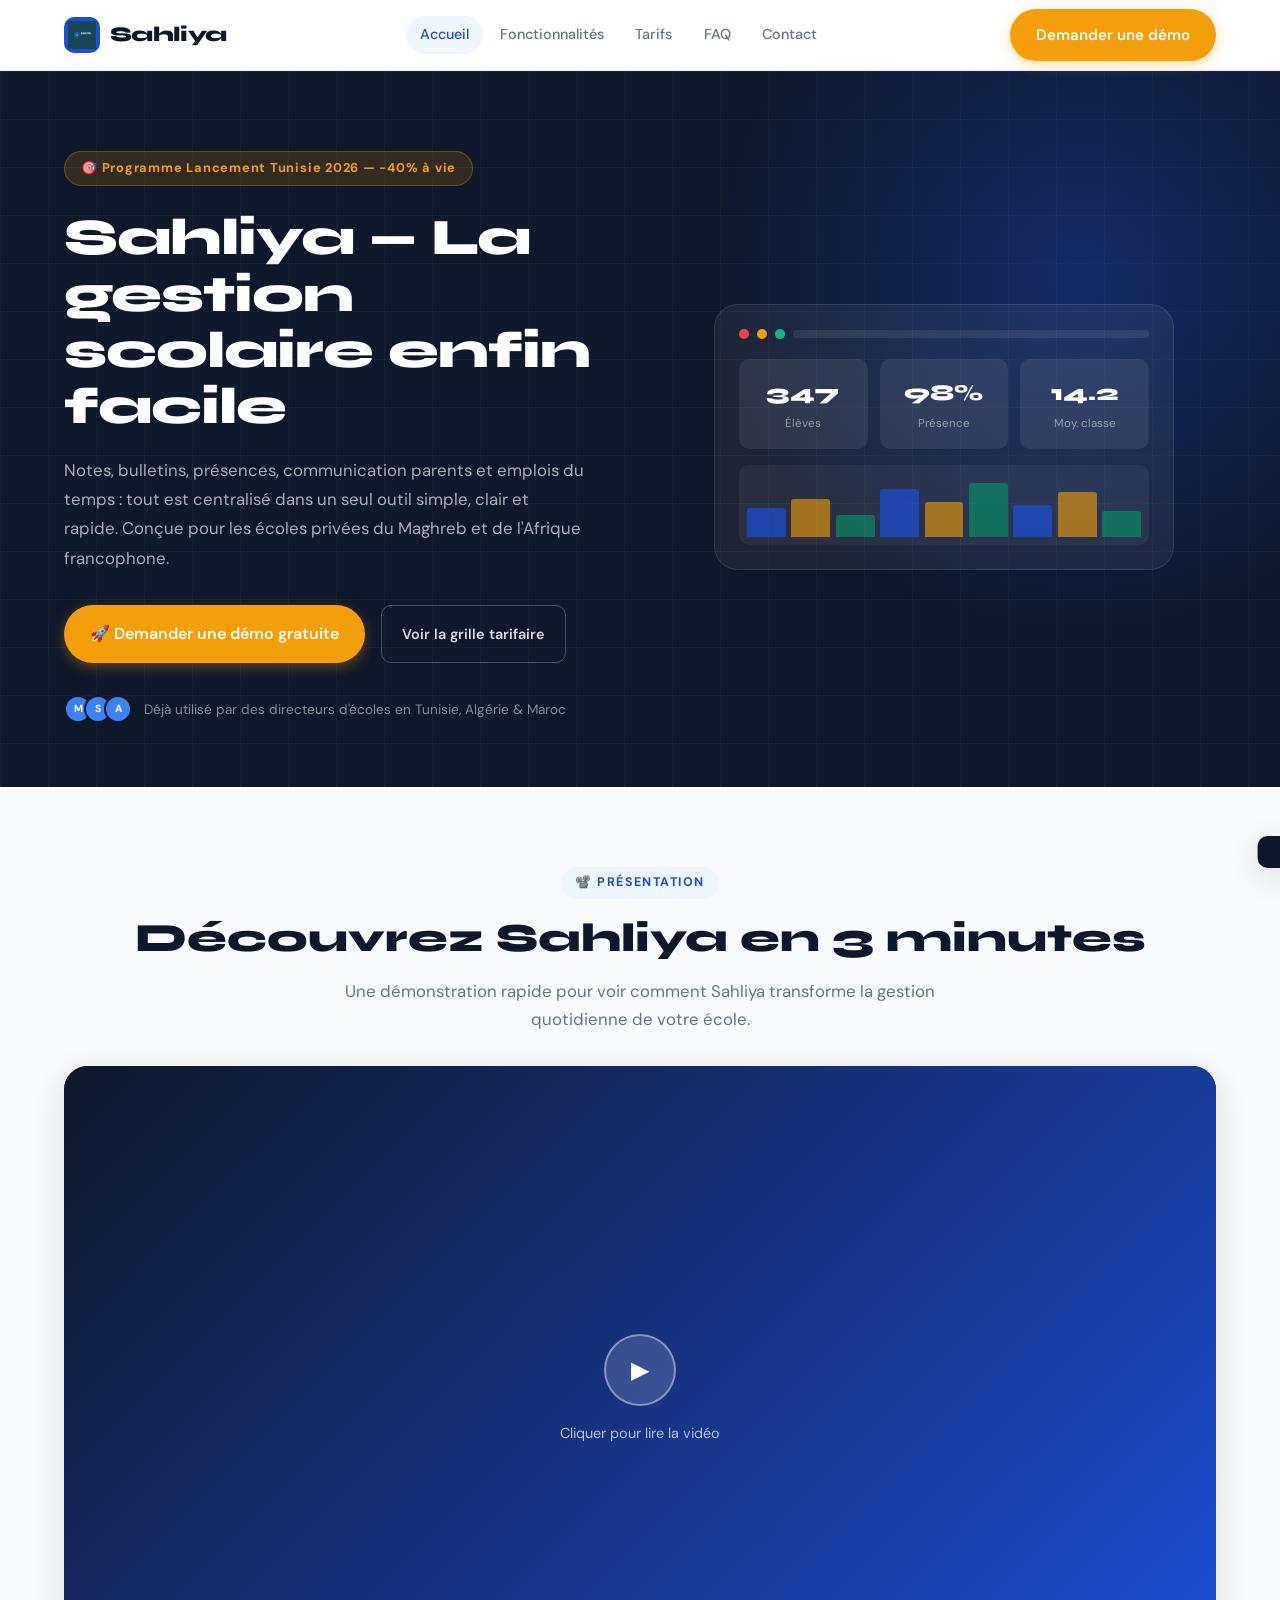
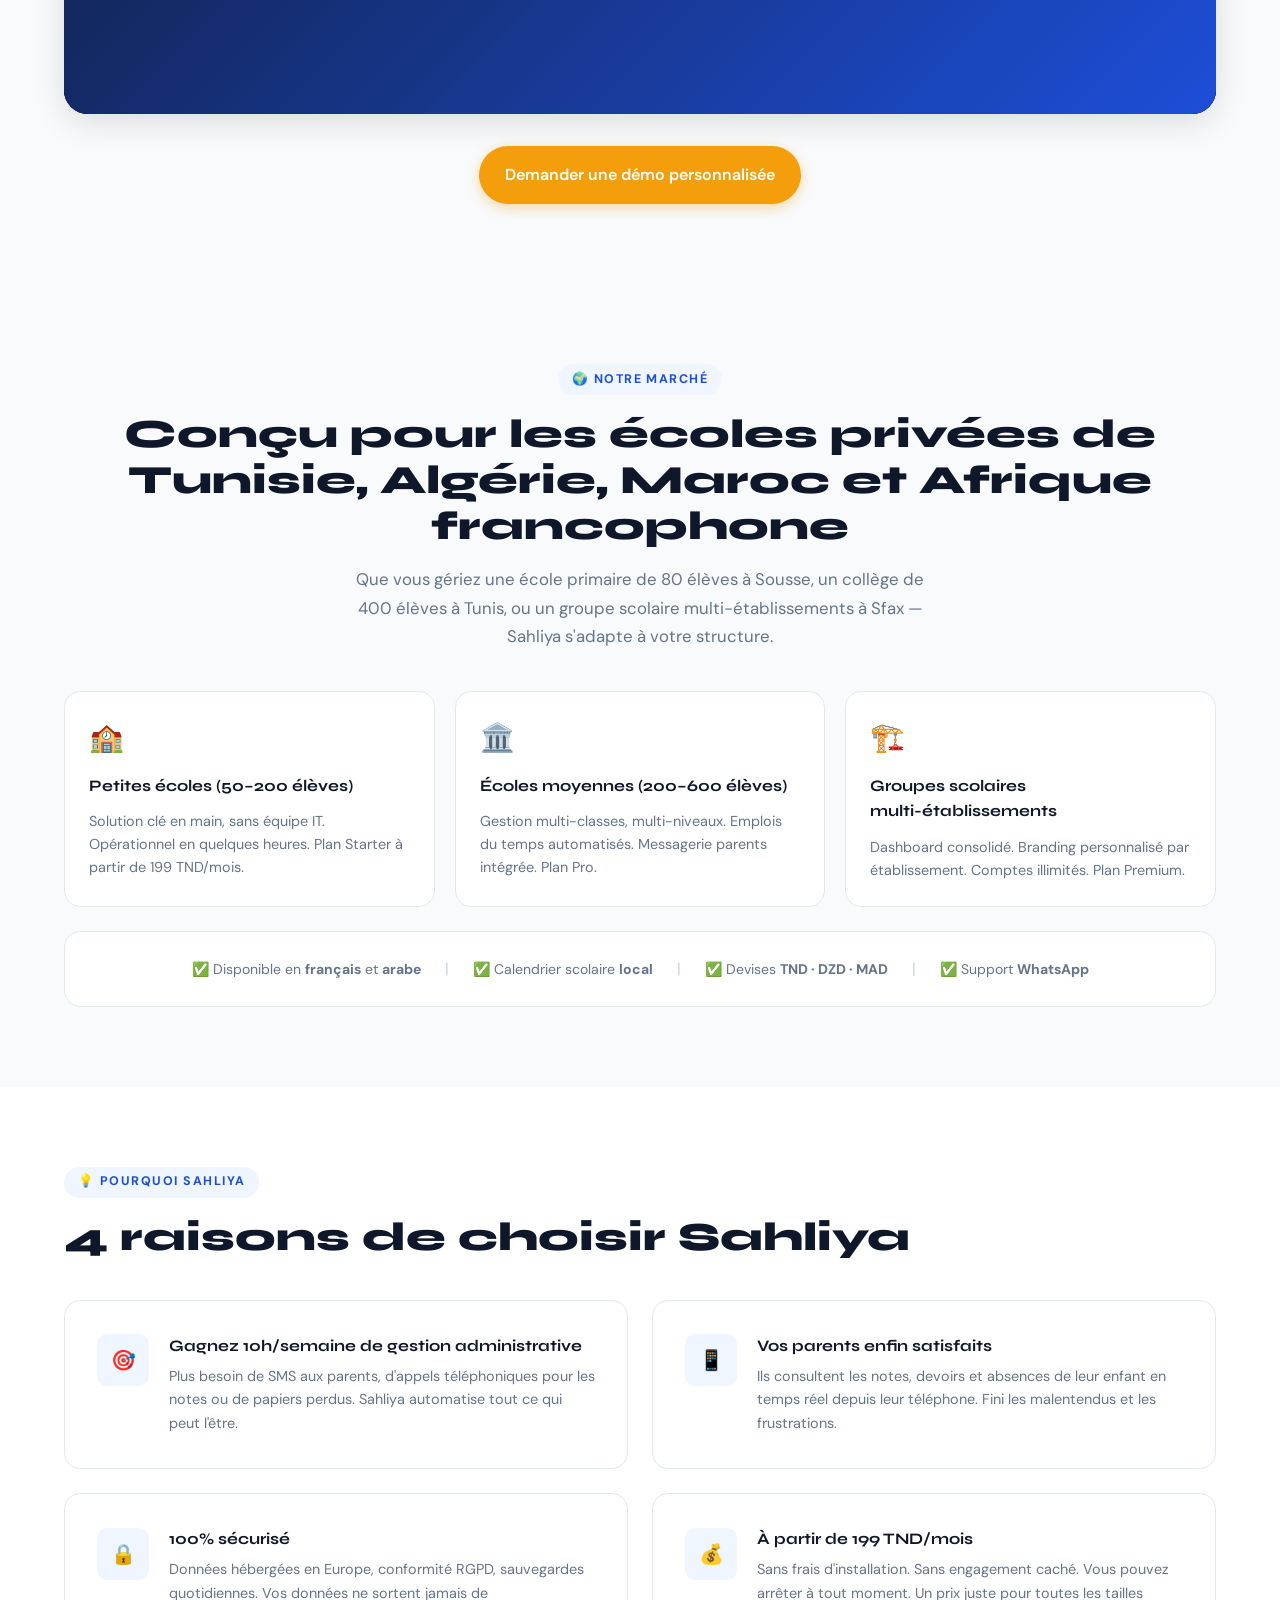
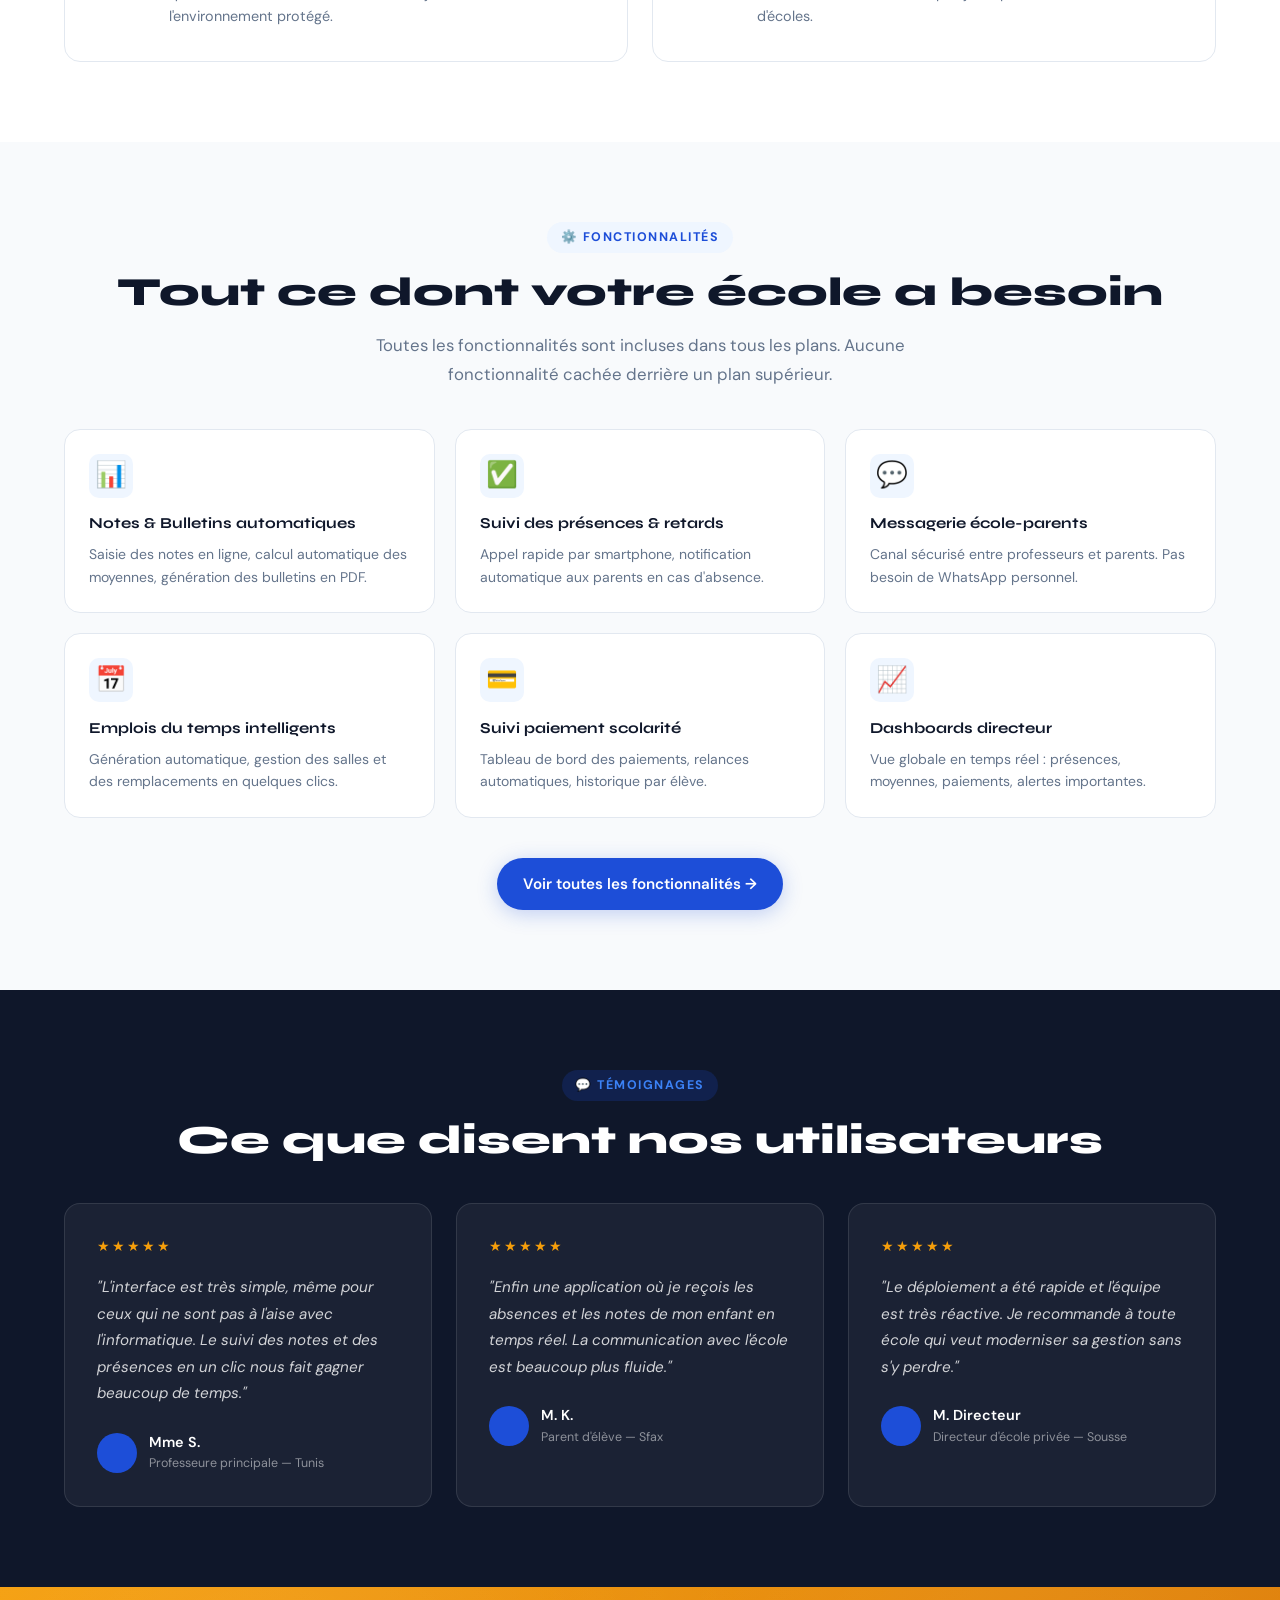
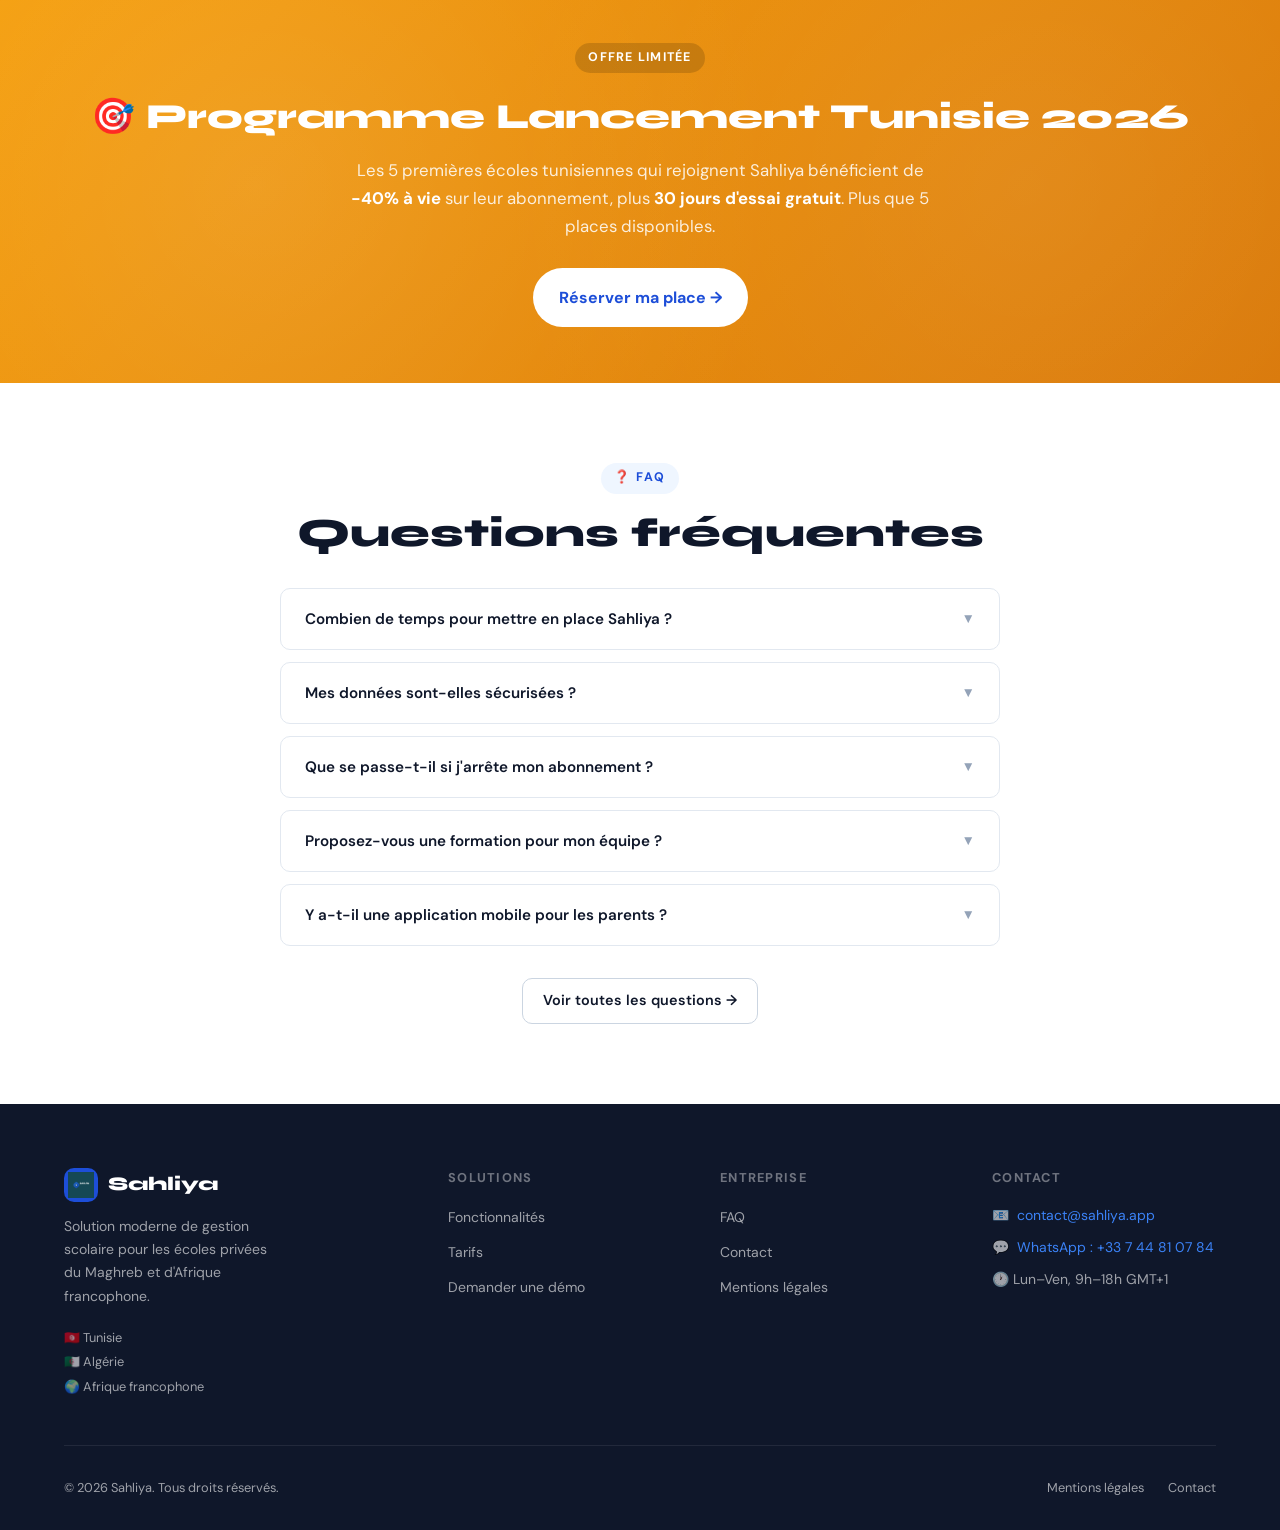
==== commit 5a402bc4: "Intègre le logo Sahliya dans la navbar et le footer. Cette mise à jour remplace les anciens pictogra" ====
--- a/index.html
+++ b/index.html
@@ -1,4 +1,4 @@
-<!DOCTYPE html>
+﻿<!DOCTYPE html>
 <html lang="fr">
 <head>
   <meta charset="UTF-8">
@@ -24,7 +24,7 @@
   <div class="container">
     <div class="navbar__inner">
       <a href="index.html" class="navbar__logo" aria-label="Sahliya — Accueil">
-        <div class="navbar__logo-icon">🎓</div>
+        <div class="navbar__logo-icon"><img src="img/logo-sahliya.png" alt="Logo Sahliya" loading="lazy"></div>
         <span class="navbar__logo-text">Sahliya</span>
       </a>
       <nav class="navbar__nav" aria-label="Navigation principale">
@@ -385,7 +385,7 @@
     <div class="footer__top">
       <div class="footer__brand">
         <div class="footer__logo">
-          <div class="footer__logo-icon">🎓</div>
+          <div class="footer__logo-icon"><img src="img/logo-sahliya.png" alt="Logo Sahliya" loading="lazy"></div>
           <span class="footer__logo-text">Sahliya</span>
         </div>
         <p class="footer__tagline">Solution moderne de gestion scolaire pour les écoles privées du Maghreb et d'Afrique francophone.</p>
@@ -433,3 +433,4 @@
 <script src="js/main.js"></script>
 </body>
 </html>
+
--- a/css/style.css
+++ b/css/style.css
@@ -62,7 +62,8 @@
 .navbar.scrolled{box-shadow:var(--shadow-md)}
 .navbar__inner{display:flex;align-items:center;justify-content:space-between;height:70px;gap:2rem}
 .navbar__logo{display:flex;align-items:center;gap:.6rem;flex-shrink:0}
-.navbar__logo-icon{width:36px;height:36px;background:var(--blue-primary);border-radius:var(--radius-md);display:flex;align-items:center;justify-content:center;color:#fff;font-size:1.1rem}
+.navbar__logo-icon{width:36px;height:36px;background:var(--blue-primary);border-radius:var(--radius-md);display:flex;align-items:center;justify-content:center;color:#fff;font-size:1.1rem;overflow:hidden;padding:4px}
+.navbar__logo-icon img{width:100%;height:100%;object-fit:contain;display:block}
 .navbar__logo-text{font-family:var(--font-display);font-size:1.3rem;font-weight:800;color:var(--text-primary);letter-spacing:-.02em}
 .navbar__logo-text span{color:var(--blue-primary)}
 .navbar__nav{display:flex;align-items:center;gap:.25rem;flex:1;justify-content:center}
@@ -272,7 +273,8 @@
 .footer{background:var(--bg-dark);color:rgba(255,255,255,.6);padding:4rem 0 2rem}
 .footer__top{display:grid;grid-template-columns:1.5fr repeat(3,1fr);gap:3rem;padding-bottom:3rem;border-bottom:1px solid rgba(255,255,255,.08);margin-bottom:2rem}
 .footer__logo{display:flex;align-items:center;gap:.6rem;margin-bottom:.85rem}
-.footer__logo-icon{width:34px;height:34px;background:var(--blue-primary);border-radius:var(--radius-md);display:flex;align-items:center;justify-content:center;color:#fff;font-size:1rem}
+.footer__logo-icon{width:34px;height:34px;background:var(--blue-primary);border-radius:var(--radius-md);display:flex;align-items:center;justify-content:center;color:#fff;font-size:1rem;overflow:hidden;padding:4px}
+.footer__logo-icon img{width:100%;height:100%;object-fit:contain;display:block}
 .footer__logo-text{font-family:var(--font-display);font-size:1.2rem;font-weight:800;color:#fff}
 .footer__tagline{font-size:.875rem;line-height:1.65;max-width:220px;margin-bottom:1.25rem}
 .footer__dispo{display:flex;flex-direction:column;gap:.25rem;font-size:.8rem}
@@ -441,6 +443,12 @@
 .footer-bottom a{color:rgba(255,255,255,.5)}
 .footer-bottom a:hover{color:#fff}
 
+/* Variante logo utilitaire (pages avec nav-logo / logo-icon) */
+.nav-logo{display:inline-flex;align-items:center;gap:.6rem}
+.logo-icon{width:34px;height:34px;background:var(--blue-primary);border-radius:var(--radius-md);display:flex;align-items:center;justify-content:center;overflow:hidden;padding:4px;flex-shrink:0}
+.logo-icon img{width:100%;height:100%;object-fit:contain;display:block}
+.logo-text{font-family:var(--font-display);font-size:1.2rem;font-weight:800;color:inherit;letter-spacing:-.02em}
+
 /* ============================================================ TOAST EXTENDED */
 .toast--visible{transform:translateX(0)}
 
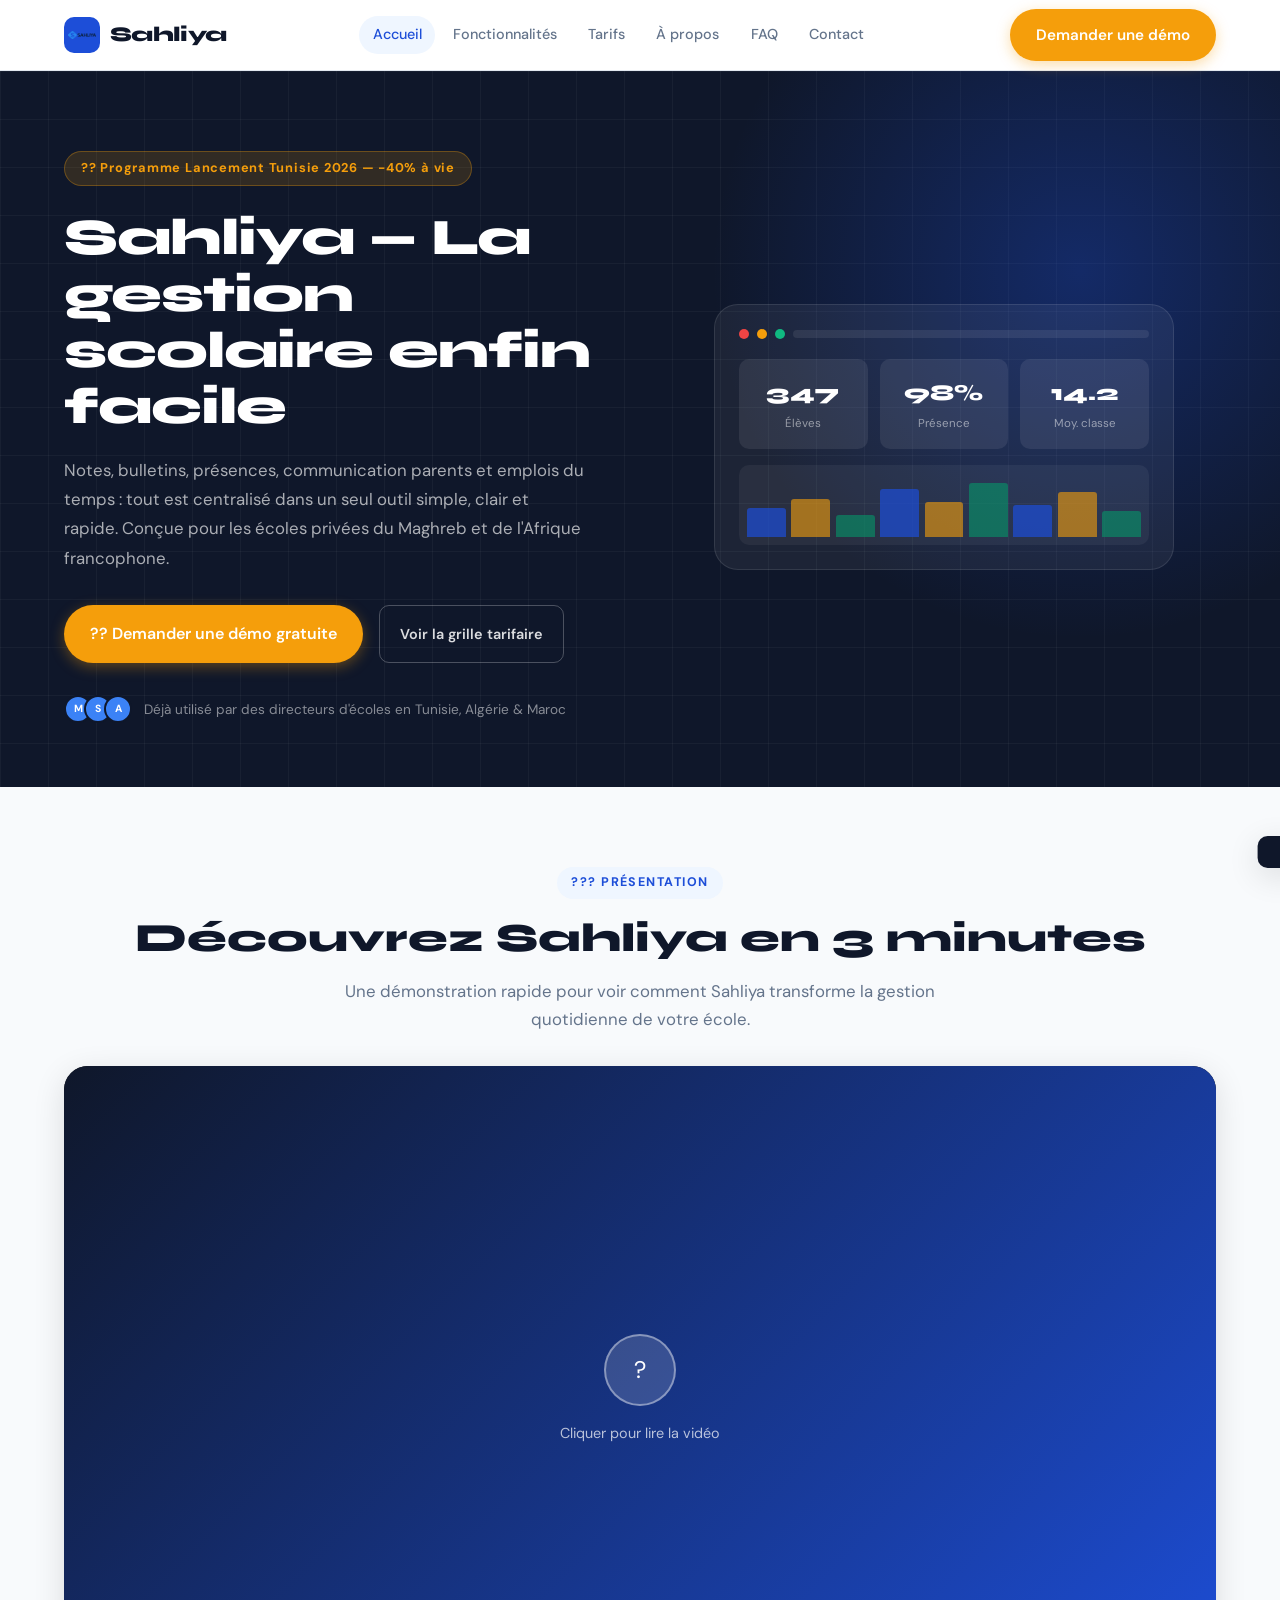
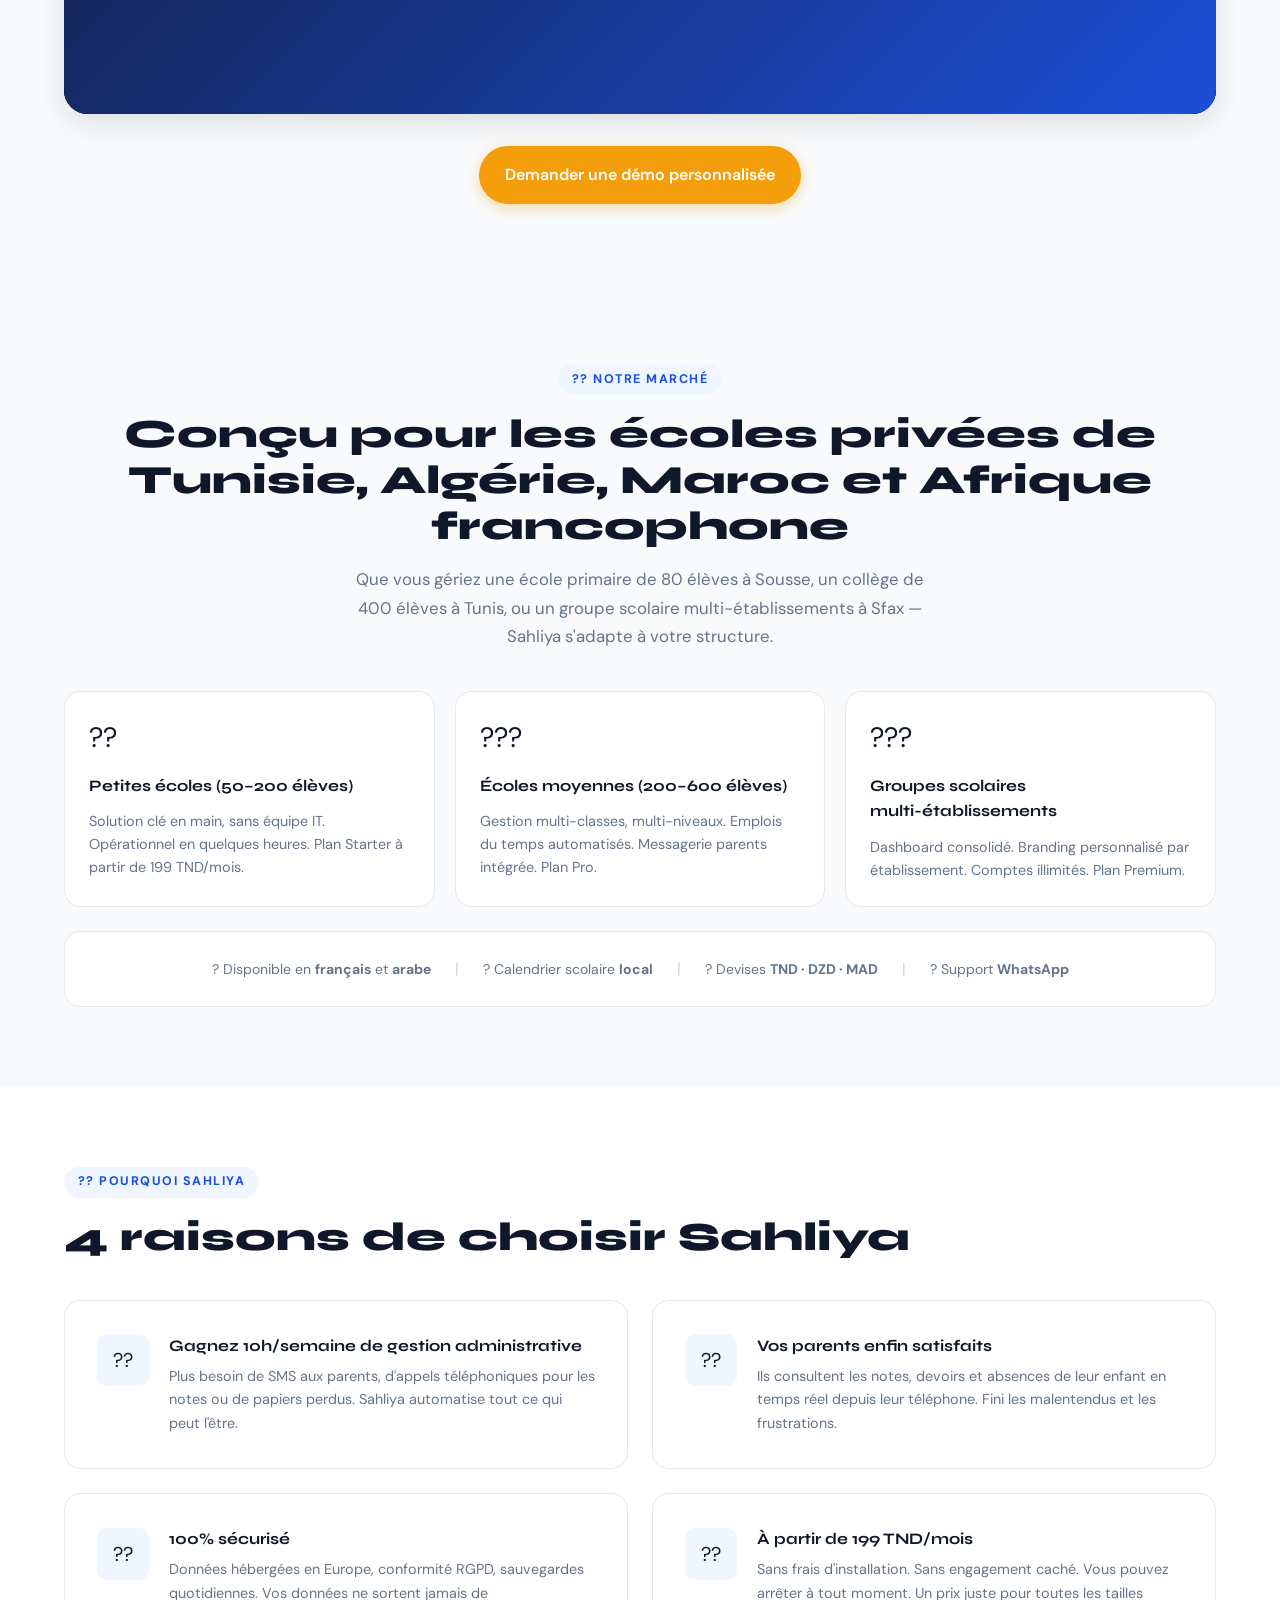
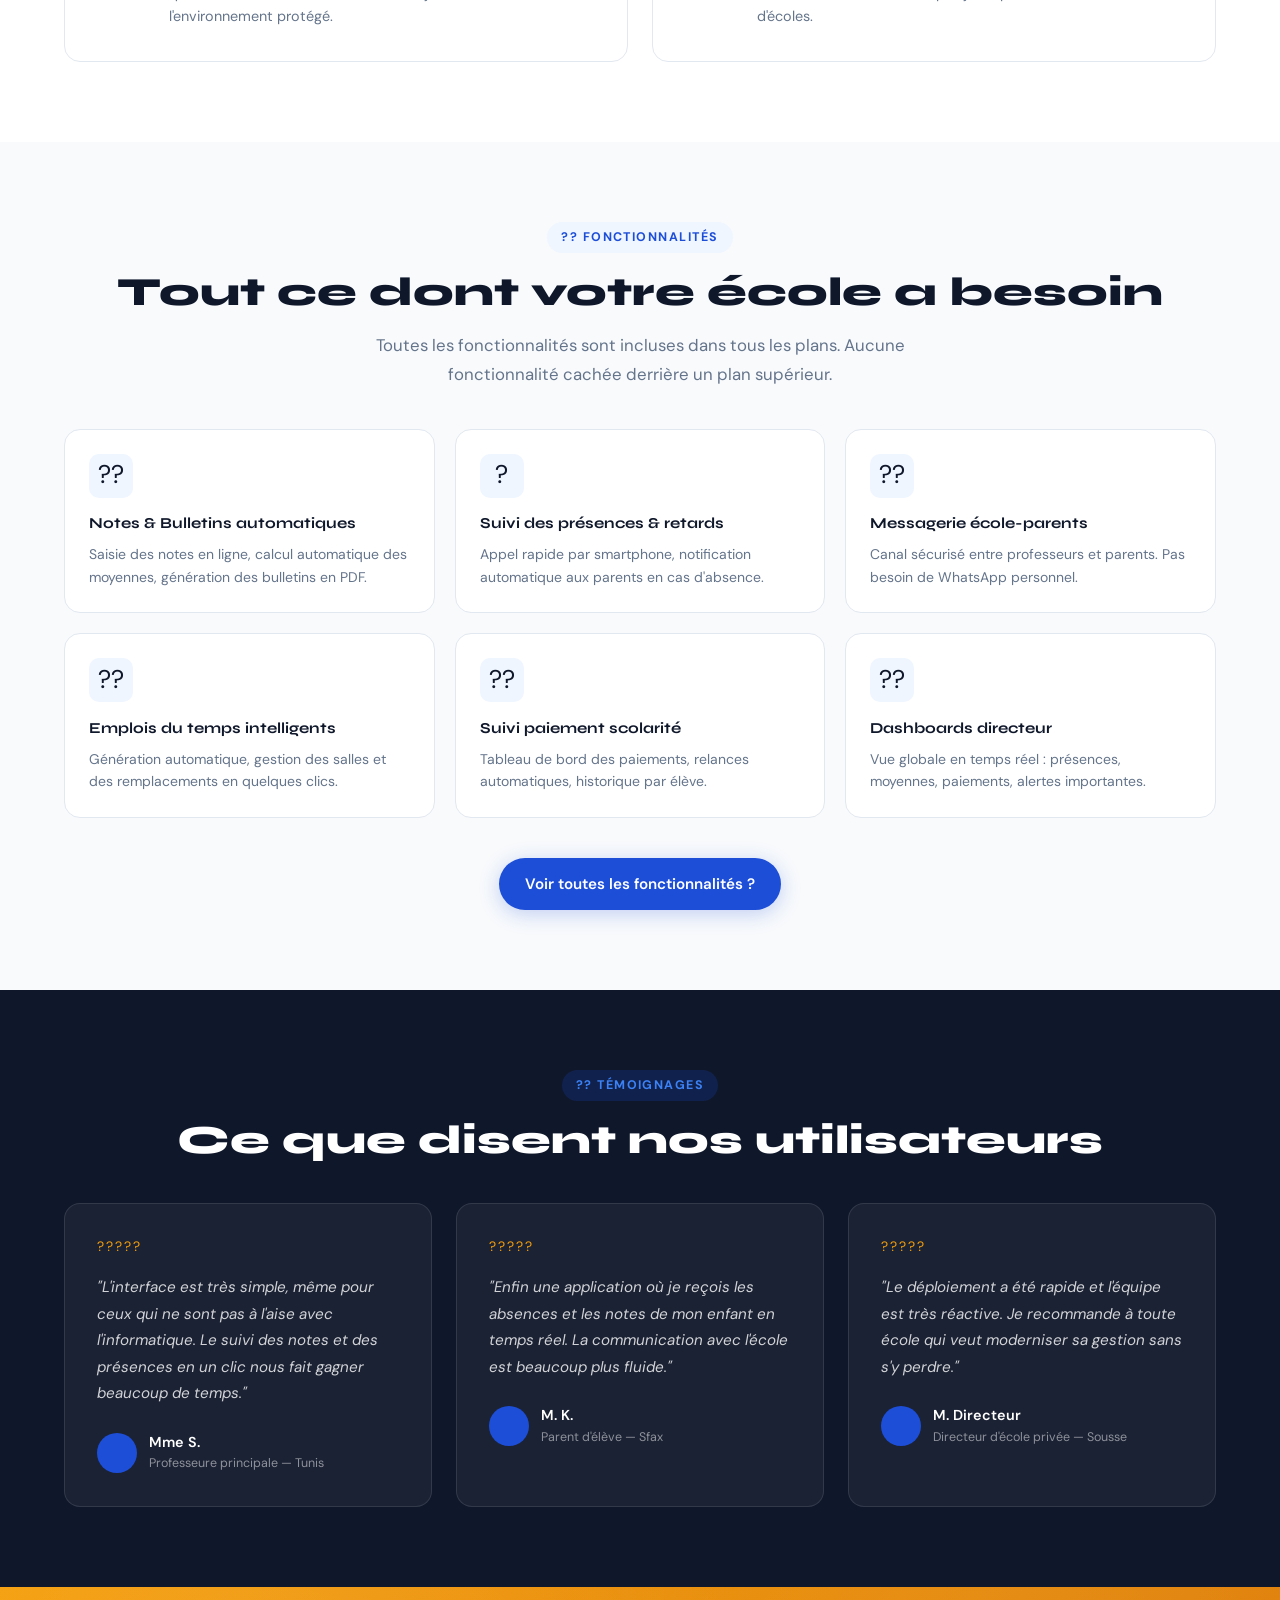
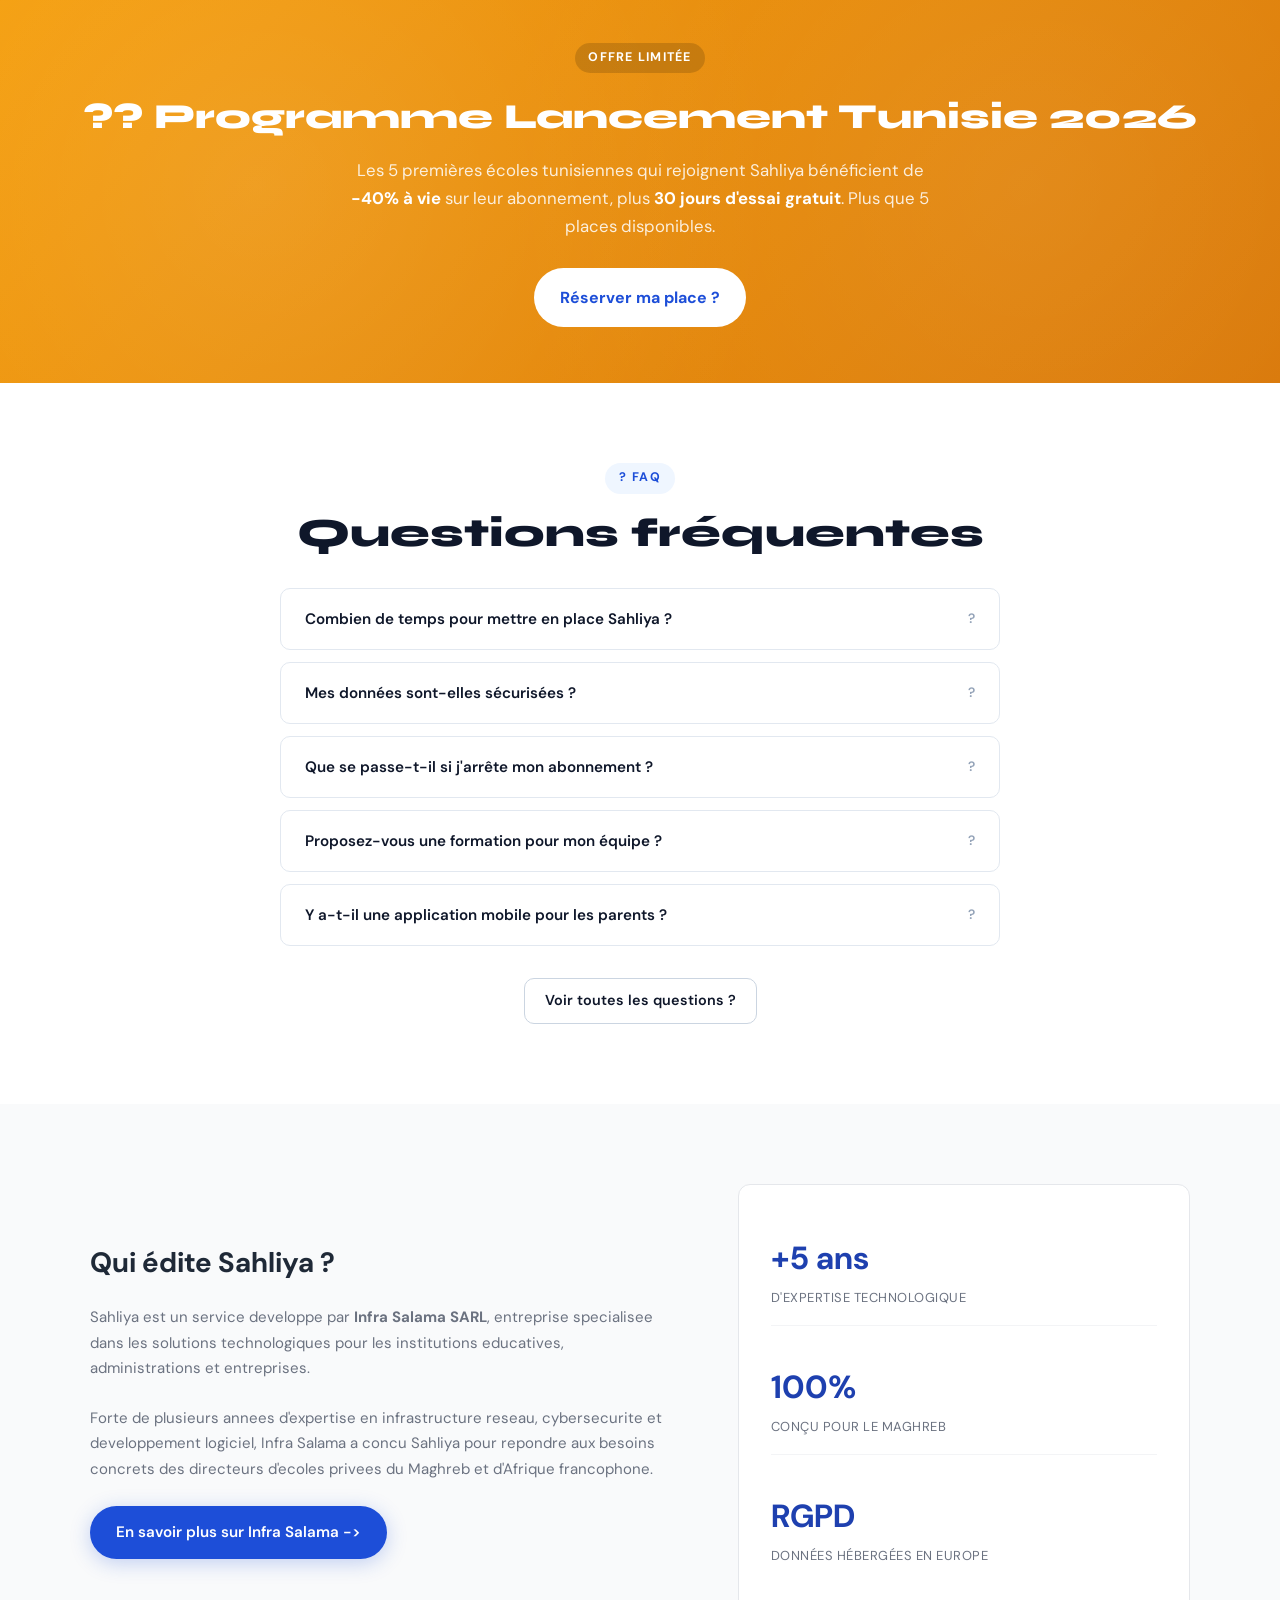
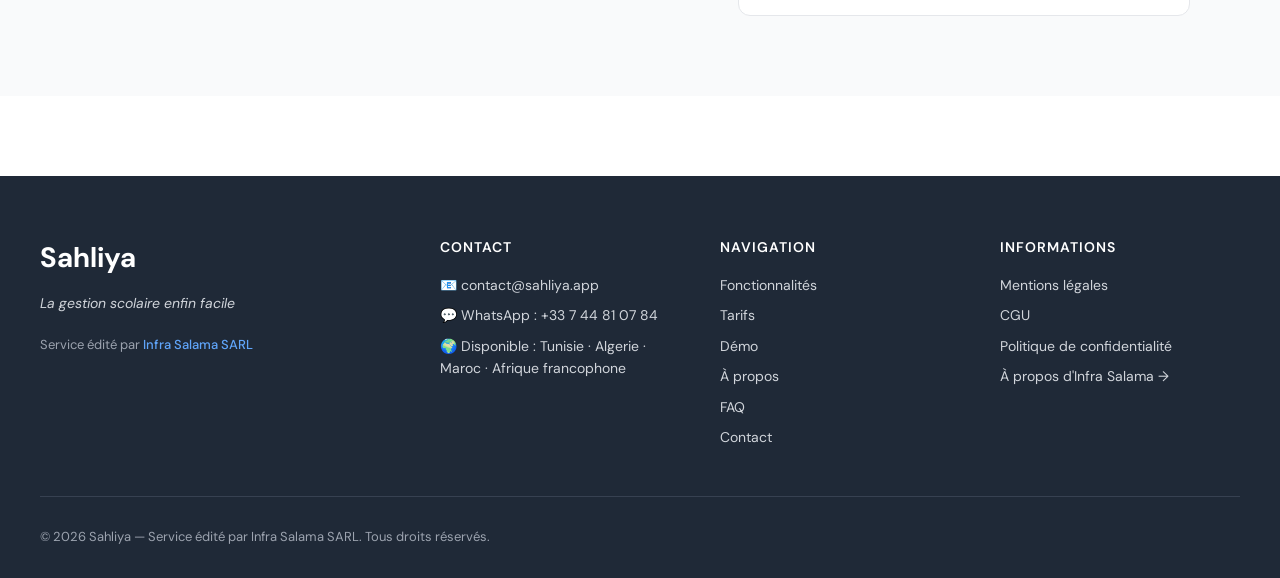
==== commit f0857ae7: "Ajoute la mention d'Infra Salama comme editeur sur l'ensemble du site. Met a jour le footer global, " ====
--- a/index.html
+++ b/index.html
@@ -1,4 +1,4 @@
-﻿<!DOCTYPE html>
+<!DOCTYPE html>
 <html lang="fr">
 <head>
   <meta charset="UTF-8">
@@ -24,13 +24,14 @@
   <div class="container">
     <div class="navbar__inner">
       <a href="index.html" class="navbar__logo" aria-label="Sahliya — Accueil">
-        <div class="navbar__logo-icon"><img src="img/logo-sahliya.png" alt="Logo Sahliya" loading="lazy"></div>
+        <div class="navbar__logo-icon"><img src="img/logo2d-sahliya.jpg" alt="Logo Sahliya" loading="lazy"></div>
         <span class="navbar__logo-text">Sahliya</span>
       </a>
       <nav class="navbar__nav" aria-label="Navigation principale">
         <a href="index.html" class="active">Accueil</a>
         <a href="fonctionnalites.html">Fonctionnalités</a>
         <a href="tarifs.html">Tarifs</a>
+        <a href="apropos.html">À propos</a>
         <a href="faq.html">FAQ</a>
         <a href="contact.html">Contact</a>
       </nav>
@@ -46,7 +47,8 @@
     <a href="index.html">Accueil</a>
     <a href="fonctionnalites.html">Fonctionnalités</a>
     <a href="tarifs.html">Tarifs</a>
-    <a href="faq.html">FAQ</a>
+    <a href="apropos.html">À propos</a>
+        <a href="faq.html">FAQ</a>
     <a href="contact.html">Contact</a>
     <a href="demo.html" class="btn btn-primary">Demander une démo</a>
   </nav>
@@ -57,11 +59,11 @@
   <div class="container">
     <div class="hero__inner">
       <div class="hero__content">
-        <div class="hero__badge">🎯 Programme Lancement Tunisie 2026 — -40% à vie</div>
+        <div class="hero__badge">?? Programme Lancement Tunisie 2026 — -40% à vie</div>
         <h1 class="hero__title">Sahliya — La gestion scolaire enfin facile</h1>
         <p class="hero__subtitle">Notes, bulletins, présences, communication parents et emplois du temps : tout est centralisé dans un seul outil simple, clair et rapide. Conçue pour les écoles privées du Maghreb et de l'Afrique francophone.</p>
         <div class="hero__actions">
-          <a href="demo.html" class="btn btn-primary btn-lg">🚀 Demander une démo gratuite</a>
+          <a href="demo.html" class="btn btn-primary btn-lg">?? Demander une démo gratuite</a>
           <a href="tarifs.html" class="btn btn-outline btn-lg" style="border-color:rgba(255,255,255,.25);color:rgba(255,255,255,.85);">Voir la grille tarifaire</a>
         </div>
         <div class="hero__trust">
@@ -116,7 +118,7 @@
 <section class="video-section">
   <div class="container">
     <div class="text-center reveal">
-      <div class="section-label">📽️ Présentation</div>
+      <div class="section-label">??? Présentation</div>
       <h2 class="section-title">Découvrez Sahliya en 3 minutes</h2>
       <p class="section-subtitle">Une démonstration rapide pour voir comment Sahliya transforme la gestion quotidienne de votre école.</p>
     </div>
@@ -128,7 +130,7 @@
       </video>
       <!-- Overlay de clic pour lancer la lecture -->
       <div class="video-placeholder" id="videoPlaceholder">
-        <div class="video-play-btn" aria-label="Lire la vidéo">▶</div>
+        <div class="video-play-btn" aria-label="Lire la vidéo">?</div>
         <p style="font-size:.9rem;color:rgba(255,255,255,.7)">Cliquer pour lire la vidéo</p>
       </div>
     </div>
@@ -142,35 +144,35 @@
 <section class="section section--light">
   <div class="container">
     <div class="text-center reveal">
-      <div class="section-label">🌍 Notre marché</div>
+      <div class="section-label">?? Notre marché</div>
       <h2 class="section-title">Conçu pour les écoles privées de Tunisie, Algérie, Maroc et Afrique francophone</h2>
       <p class="section-subtitle">Que vous gériez une école primaire de 80 élèves à Sousse, un collège de 400 élèves à Tunis, ou un groupe scolaire multi-établissements à Sfax — Sahliya s'adapte à votre structure.</p>
     </div>
     <div class="pourqui__grid">
       <div class="pourqui__card reveal reveal-delay-1">
-        <div class="pourqui__icon">🏫</div>
+        <div class="pourqui__icon">??</div>
         <h3>Petites écoles (50–200 élèves)</h3>
         <p>Solution clé en main, sans équipe IT. Opérationnel en quelques heures. Plan Starter à partir de 199 TND/mois.</p>
       </div>
       <div class="pourqui__card reveal reveal-delay-2">
-        <div class="pourqui__icon">🏛️</div>
+        <div class="pourqui__icon">???</div>
         <h3>Écoles moyennes (200–600 élèves)</h3>
         <p>Gestion multi-classes, multi-niveaux. Emplois du temps automatisés. Messagerie parents intégrée. Plan Pro.</p>
       </div>
       <div class="pourqui__card reveal reveal-delay-3">
-        <div class="pourqui__icon">🏗️</div>
+        <div class="pourqui__icon">???</div>
         <h3>Groupes scolaires multi-établissements</h3>
         <p>Dashboard consolidé. Branding personnalisé par établissement. Comptes illimités. Plan Premium.</p>
       </div>
     </div>
     <div style="margin-top:1.5rem;background:var(--bg-white);border:1px solid var(--border-light);border-radius:var(--radius-lg);padding:1.5rem;display:flex;flex-wrap:wrap;gap:1.5rem;align-items:center;justify-content:center" class="reveal">
-      <span style="font-size:.875rem;color:var(--text-secondary)">✅ Disponible en <strong>français</strong> et <strong>arabe</strong></span>
+      <span style="font-size:.875rem;color:var(--text-secondary)">? Disponible en <strong>français</strong> et <strong>arabe</strong></span>
       <span style="color:var(--border-medium)">|</span>
-      <span style="font-size:.875rem;color:var(--text-secondary)">✅ Calendrier scolaire <strong>local</strong></span>
+      <span style="font-size:.875rem;color:var(--text-secondary)">? Calendrier scolaire <strong>local</strong></span>
       <span style="color:var(--border-medium)">|</span>
-      <span style="font-size:.875rem;color:var(--text-secondary)">✅ Devises <strong>TND · DZD · MAD</strong></span>
+      <span style="font-size:.875rem;color:var(--text-secondary)">? Devises <strong>TND · DZD · MAD</strong></span>
       <span style="color:var(--border-medium)">|</span>
-      <span style="font-size:.875rem;color:var(--text-secondary)">✅ Support <strong>WhatsApp</strong></span>
+      <span style="font-size:.875rem;color:var(--text-secondary)">? Support <strong>WhatsApp</strong></span>
     </div>
   </div>
 </section>
@@ -179,33 +181,33 @@
 <section class="section">
   <div class="container">
     <div class="reveal">
-      <div class="section-label">💡 Pourquoi Sahliya</div>
+      <div class="section-label">?? Pourquoi Sahliya</div>
       <h2 class="section-title">4 raisons de choisir Sahliya</h2>
     </div>
     <div class="benefits__grid">
       <div class="benefit-card reveal reveal-delay-1">
-        <div class="benefit-icon">🎯</div>
+        <div class="benefit-icon">??</div>
         <div>
           <h3>Gagnez 10h/semaine de gestion administrative</h3>
           <p>Plus besoin de SMS aux parents, d'appels téléphoniques pour les notes ou de papiers perdus. Sahliya automatise tout ce qui peut l'être.</p>
         </div>
       </div>
       <div class="benefit-card reveal reveal-delay-2">
-        <div class="benefit-icon">📱</div>
+        <div class="benefit-icon">??</div>
         <div>
           <h3>Vos parents enfin satisfaits</h3>
           <p>Ils consultent les notes, devoirs et absences de leur enfant en temps réel depuis leur téléphone. Fini les malentendus et les frustrations.</p>
         </div>
       </div>
       <div class="benefit-card reveal reveal-delay-3">
-        <div class="benefit-icon">🔒</div>
+        <div class="benefit-icon">??</div>
         <div>
           <h3>100% sécurisé</h3>
           <p>Données hébergées en Europe, conformité RGPD, sauvegardes quotidiennes. Vos données ne sortent jamais de l'environnement protégé.</p>
         </div>
       </div>
       <div class="benefit-card reveal reveal-delay-4">
-        <div class="benefit-icon">💰</div>
+        <div class="benefit-icon">??</div>
         <div>
           <h3>À partir de 199 TND/mois</h3>
           <p>Sans frais d'installation. Sans engagement caché. Vous pouvez arrêter à tout moment. Un prix juste pour toutes les tailles d'écoles.</p>
@@ -219,44 +221,44 @@
 <section class="section section--light">
   <div class="container">
     <div class="text-center reveal">
-      <div class="section-label">⚙️ Fonctionnalités</div>
+      <div class="section-label">?? Fonctionnalités</div>
       <h2 class="section-title">Tout ce dont votre école a besoin</h2>
       <p class="section-subtitle">Toutes les fonctionnalités sont incluses dans tous les plans. Aucune fonctionnalité cachée derrière un plan supérieur.</p>
     </div>
     <div class="features__grid">
       <div class="feature-tile reveal reveal-delay-1">
-        <div class="feature-tile__icon">📊</div>
+        <div class="feature-tile__icon">??</div>
         <h3>Notes &amp; Bulletins automatiques</h3>
         <p>Saisie des notes en ligne, calcul automatique des moyennes, génération des bulletins en PDF.</p>
       </div>
       <div class="feature-tile reveal reveal-delay-2">
-        <div class="feature-tile__icon">✅</div>
+        <div class="feature-tile__icon">?</div>
         <h3>Suivi des présences &amp; retards</h3>
         <p>Appel rapide par smartphone, notification automatique aux parents en cas d'absence.</p>
       </div>
       <div class="feature-tile reveal reveal-delay-3">
-        <div class="feature-tile__icon">💬</div>
+        <div class="feature-tile__icon">??</div>
         <h3>Messagerie école-parents</h3>
         <p>Canal sécurisé entre professeurs et parents. Pas besoin de WhatsApp personnel.</p>
       </div>
       <div class="feature-tile reveal reveal-delay-1">
-        <div class="feature-tile__icon">📅</div>
+        <div class="feature-tile__icon">??</div>
         <h3>Emplois du temps intelligents</h3>
         <p>Génération automatique, gestion des salles et des remplacements en quelques clics.</p>
       </div>
       <div class="feature-tile reveal reveal-delay-2">
-        <div class="feature-tile__icon">💳</div>
+        <div class="feature-tile__icon">??</div>
         <h3>Suivi paiement scolarité</h3>
         <p>Tableau de bord des paiements, relances automatiques, historique par élève.</p>
       </div>
       <div class="feature-tile reveal reveal-delay-3">
-        <div class="feature-tile__icon">📈</div>
+        <div class="feature-tile__icon">??</div>
         <h3>Dashboards directeur</h3>
         <p>Vue globale en temps réel : présences, moyennes, paiements, alertes importantes.</p>
       </div>
     </div>
     <div class="text-center" style="margin-top:2.5rem">
-      <a href="fonctionnalites.html" class="btn btn-secondary">Voir toutes les fonctionnalités →</a>
+      <a href="fonctionnalites.html" class="btn btn-secondary">Voir toutes les fonctionnalités ?</a>
     </div>
   </div>
 </section>
@@ -265,12 +267,12 @@
 <section class="testimonials">
   <div class="container">
     <div class="text-center reveal">
-      <div class="section-label">💬 Témoignages</div>
+      <div class="section-label">?? Témoignages</div>
       <h2 class="section-title">Ce que disent nos utilisateurs</h2>
     </div>
     <div class="testimonials__grid">
       <div class="testimonial-card reveal reveal-delay-1">
-        <div class="testimonial-card__stars">★★★★★</div>
+        <div class="testimonial-card__stars">?????</div>
         <p class="testimonial-card__quote">"L'interface est très simple, même pour ceux qui ne sont pas à l'aise avec l'informatique. Le suivi des notes et des présences en un clic nous fait gagner beaucoup de temps."</p>
         <div class="testimonial-card__author">
           <div class="testimonial-card__avatar">
@@ -284,7 +286,7 @@
         </div>
       </div>
       <div class="testimonial-card reveal reveal-delay-2">
-        <div class="testimonial-card__stars">★★★★★</div>
+        <div class="testimonial-card__stars">?????</div>
         <p class="testimonial-card__quote">"Enfin une application où je reçois les absences et les notes de mon enfant en temps réel. La communication avec l'école est beaucoup plus fluide."</p>
         <div class="testimonial-card__author">
           <div class="testimonial-card__avatar">
@@ -298,7 +300,7 @@
         </div>
       </div>
       <div class="testimonial-card reveal reveal-delay-3">
-        <div class="testimonial-card__stars">★★★★★</div>
+        <div class="testimonial-card__stars">?????</div>
         <p class="testimonial-card__quote">"Le déploiement a été rapide et l'équipe est très réactive. Je recommande à toute école qui veut moderniser sa gestion sans s'y perdre."</p>
         <div class="testimonial-card__author">
           <div class="testimonial-card__avatar">
@@ -320,9 +322,9 @@
   <div class="container">
     <div class="launch-banner__inner reveal">
       <div class="launch-banner__badge">Offre limitée</div>
-      <h2>🎯 Programme Lancement Tunisie 2026</h2>
+      <h2>?? Programme Lancement Tunisie 2026</h2>
       <p>Les 5 premières écoles tunisiennes qui rejoignent Sahliya bénéficient de <strong>-40% à vie</strong> sur leur abonnement, plus <strong>30 jours d'essai gratuit</strong>. Plus que 5 places disponibles.</p>
-      <a href="demo.html" class="btn btn-white btn-lg">Réserver ma place →</a>
+      <a href="demo.html" class="btn btn-white btn-lg">Réserver ma place ?</a>
     </div>
   </div>
 </section>
@@ -331,7 +333,7 @@
 <section class="section">
   <div class="container">
     <div class="text-center reveal">
-      <div class="section-label">❓ FAQ</div>
+      <div class="section-label">? FAQ</div>
       <h2 class="section-title">Questions fréquentes</h2>
     </div>
     <div style="max-width:720px;margin:0 auto">
@@ -339,93 +341,92 @@
         <div class="faq-item">
           <button class="faq-question" aria-expanded="false">
             Combien de temps pour mettre en place Sahliya ?
-            <span class="faq-chevron">▼</span>
+            <span class="faq-chevron">?</span>
           </button>
           <div class="faq-answer"><div class="faq-answer-inner"><p>En général, 2 à 5 jours ouvrables suffisent pour un déploiement complet. Notre équipe vous accompagne à chaque étape : configuration initiale, import des données, formation de votre équipe. Pour les établissements de moins de 200 élèves, nous visons souvent 48h.</p></div></div>
         </div>
         <div class="faq-item">
           <button class="faq-question" aria-expanded="false">
             Mes données sont-elles sécurisées ?
-            <span class="faq-chevron">▼</span>
+            <span class="faq-chevron">?</span>
           </button>
           <div class="faq-answer"><div class="faq-answer-inner"><p>Absolument. Les données sont hébergées sur des serveurs européens (conformes RGPD), chiffrées en transit et au repos, sauvegardées quotidiennement. Vos données vous appartiennent à 100% et vous pouvez les exporter à tout moment.</p></div></div>
         </div>
         <div class="faq-item">
           <button class="faq-question" aria-expanded="false">
             Que se passe-t-il si j'arrête mon abonnement ?
-            <span class="faq-chevron">▼</span>
+            <span class="faq-chevron">?</span>
           </button>
           <div class="faq-answer"><div class="faq-answer-inner"><p>Vous pouvez résilier à tout moment, sans pénalité. Avant la résiliation, nous vous fournissons un export complet de toutes vos données (élèves, notes, présences, paiements) dans des formats standards (CSV, PDF). Rien n'est perdu.</p></div></div>
         </div>
         <div class="faq-item">
           <button class="faq-question" aria-expanded="false">
             Proposez-vous une formation pour mon équipe ?
-            <span class="faq-chevron">▼</span>
+            <span class="faq-chevron">?</span>
           </button>
           <div class="faq-answer"><div class="faq-answer-inner"><p>Oui, la formation est incluse dans tous les plans. Nous organisons des sessions de formation en visio pour les directeurs, secrétaires et enseignants. Des tutoriels vidéo et une documentation en français et arabe sont également disponibles 24h/24.</p></div></div>
         </div>
         <div class="faq-item">
           <button class="faq-question" aria-expanded="false">
             Y a-t-il une application mobile pour les parents ?
-            <span class="faq-chevron">▼</span>
+            <span class="faq-chevron">?</span>
           </button>
           <div class="faq-answer"><div class="faq-answer-inner"><p>Oui, une application mobile native (iOS et Android) est disponible pour les parents. Gratuite pour eux, elle leur permet de consulter les notes, absences, devoirs et de communiquer avec l'école en temps réel.</p></div></div>
         </div>
       </div>
       <div class="text-center" style="margin-top:2rem">
-        <a href="faq.html" class="btn btn-outline">Voir toutes les questions →</a>
-      </div>
+        <a href="faq.html" class="btn btn-outline">Voir toutes les questions ?</a>
+      </div>
+    </div>
+  </div>
+</section>
+
+<section class="about-publisher">
+  <div class="container">
+    <div class="publisher-content">
+      <div class="publisher-text">
+        <h3>Qui édite Sahliya ?</h3>
+        <p class="publisher-lead">Sahliya est un service developpe par <strong>Infra Salama SARL</strong>, entreprise specialisee dans les solutions technologiques pour les institutions educatives, administrations et entreprises.</p>
+        <p>Forte de plusieurs annees d'expertise en infrastructure reseau, cybersecurite et developpement logiciel, Infra Salama a concu Sahliya pour repondre aux besoins concrets des directeurs d'ecoles privees du Maghreb et d'Afrique francophone.</p>
+        <a href="https://infrasalama.com" target="_blank" rel="noopener" class="btn btn-secondary">En savoir plus sur Infra Salama -></a>
+      </div>
+      <div class="publisher-visual"><div class="publisher-stats"><div class="stat-item"><span class="stat-number">+5 ans</span><span class="stat-label">D'expertise technologique</span></div><div class="stat-item"><span class="stat-number">100%</span><span class="stat-label">Conçu pour le Maghreb</span></div><div class="stat-item"><span class="stat-number">RGPD</span><span class="stat-label">Données hébergées en Europe</span></div></div></div>
     </div>
   </div>
 </section>
 
 <!-- ============================================================ FOOTER -->
-<footer class="footer">
-  <div class="container">
-    <div class="footer__top">
-      <div class="footer__brand">
-        <div class="footer__logo">
-          <div class="footer__logo-icon"><img src="img/logo-sahliya.png" alt="Logo Sahliya" loading="lazy"></div>
-          <span class="footer__logo-text">Sahliya</span>
-        </div>
-        <p class="footer__tagline">Solution moderne de gestion scolaire pour les écoles privées du Maghreb et d'Afrique francophone.</p>
-        <div class="footer__dispo">
-          <span>🇹🇳 Tunisie</span>
-          <span>🇩🇿 Algérie</span>
-          <span>🌍 Afrique francophone</span>
-        </div>
-      </div>
-      <div class="footer__col">
-        <h4>Solutions</h4>
-        <ul>
-          <li><a href="fonctionnalites.html">Fonctionnalités</a></li>
-          <li><a href="tarifs.html">Tarifs</a></li>
-          <li><a href="demo.html">Demander une démo</a></li>
-        </ul>
-      </div>
-      <div class="footer__col">
-        <h4>Entreprise</h4>
-        <ul>
-          <li><a href="faq.html">FAQ</a></li>
-          <li><a href="contact.html">Contact</a></li>
-          <li><a href="mentions-legales.html">Mentions légales</a></li>
-        </ul>
-      </div>
-      <div class="footer__col">
-        <h4>Contact</h4>
-        <div class="footer__contact-item">📧 <a href="mailto:contact@sahliya.app">contact@sahliya.app</a></div>
-        <div class="footer__contact-item">💬 <a href="https://wa.me/33744810784" target="_blank" rel="noopener">WhatsApp : +33 7 44 81 07 84</a></div>
-        <div class="footer__contact-item" style="margin-top:.5rem;">🕐 Lun–Ven, 9h–18h GMT+1</div>
-      </div>
-    </div>
-    <div class="footer__bottom">
-      <span>© 2026 Sahliya. Tous droits réservés.</span>
-      <div class="footer__bottom-links">
-        <a href="mentions-legales.html">Mentions légales</a>
-        <a href="contact.html">Contact</a>
-      </div>
-    </div>
-  </div>
+<footer>
+  <div class="footer-container">
+    <div class="footer-brand">
+      <h3>Sahliya</h3>
+      <p class="footer-tagline">La gestion scolaire enfin facile</p>
+      <p class="footer-edited">Service édité par <a href="https://infrasalama.com" target="_blank" rel="noopener" class="footer-link-infra">Infra Salama SARL</a></p>
+    </div>
+    <div class="footer-meta">
+      <h4>Contact</h4>
+      <p>📧 <a href="mailto:contact@sahliya.app">contact@sahliya.app</a></p>
+      <p>💬 WhatsApp : +33 7 44 81 07 84</p>
+      <p>🌍 Disponible : Tunisie · Algerie · Maroc · Afrique francophone</p>
+    </div>
+    <div class="footer-links">
+      <h4>Navigation</h4>
+      <a href="/fonctionnalites.html">Fonctionnalités</a>
+      <a href="/tarifs.html">Tarifs</a>
+      <a href="/demo.html">Démo</a>
+      <a href="/apropos.html">À propos</a>
+      <a href="/faq.html">FAQ</a>
+      <a href="/contact.html">Contact</a>
+    </div>
+    <div class="footer-legal">
+      <h4>Informations</h4>
+      <a href="/mentions-legales.html">Mentions légales</a>
+      <a href="/cgu.html">CGU</a>
+      <a href="/confidentialite.html">Politique de confidentialité</a>
+      <a href="https://infrasalama.com" target="_blank" rel="noopener">À propos d'Infra Salama →</a>
+    </div>
+  </div>
+  <div class="footer-bottom"><p>© 2026 Sahliya — Service édité par Infra Salama SARL. Tous droits réservés.</p></div>
 </footer>
 
 <div class="toast" id="toast" role="alert" aria-live="polite"></div>
@@ -434,3 +435,4 @@
 </body>
 </html>
 
+
--- a/css/style.css
+++ b/css/style.css
@@ -456,3 +456,52 @@
 .btn-outline{display:inline-flex;align-items:center;justify-content:center;gap:.5rem;padding:.65rem 1.25rem;border:1.5px solid var(--border-medium);border-radius:var(--radius-md);font-weight:600;font-size:.9rem;color:var(--text-primary);background:transparent;cursor:pointer;transition:all var(--transition);text-decoration:none}
 .btn-outline:hover{border-color:var(--blue-primary);color:var(--blue-primary)}
 .btn-sm{padding:.5rem 1rem;font-size:.85rem}
+
+
+/* ============================================================ Publisher + New Footer */
+footer { background: #1F2937; color: #F9FAFB; padding: 60px 40px 30px; margin-top: 80px; }
+.footer-container { max-width: 1200px; margin: 0 auto; display: grid; grid-template-columns: 1.5fr 1fr 1fr 1fr; gap: 40px; margin-bottom: 40px; }
+.footer-brand h3 { font-size: 28px; font-weight: 700; margin-bottom: 8px; color: #FFFFFF; }
+.footer-tagline { color: #D1D5DB; font-size: 14px; margin-bottom: 20px; font-style: italic; }
+.footer-edited { font-size: 13px; color: #9CA3AF; }
+.footer-link-infra { color: #60A5FA; text-decoration: none; font-weight: 500; border-bottom: 1px solid transparent; transition: border-bottom 0.2s; }
+.footer-link-infra:hover { border-bottom: 1px solid #60A5FA; }
+.footer-meta h4,.footer-links h4,.footer-legal h4 { font-size: 14px; text-transform: uppercase; letter-spacing: 1px; color: #FFFFFF; margin-bottom: 16px; font-weight: 600; }
+.footer-meta p { font-size: 14px; margin-bottom: 8px; color: #D1D5DB; }
+.footer-meta a { color: #D1D5DB; text-decoration: none; }
+.footer-meta a:hover { color: #FFFFFF; }
+.footer-links a,.footer-legal a { display: block; color: #D1D5DB; text-decoration: none; font-size: 14px; margin-bottom: 8px; transition: color 0.2s; }
+.footer-links a:hover,.footer-legal a:hover { color: #FFFFFF; }
+.footer-bottom { max-width: 1200px; margin: 0 auto; padding-top: 30px; border-top: 1px solid #374151; text-align: center; }
+.footer-bottom p { font-size: 13px; color: #9CA3AF; }
+.about-publisher { padding: 80px 40px; background: #F9FAFB; }
+.publisher-content { max-width: 1100px; margin: 0 auto; display: grid; grid-template-columns: 1.3fr 1fr; gap: 60px; align-items: center; }
+.publisher-text h3 { font-size: 28px; color: #1F2937; margin-bottom: 20px; font-weight: 700; }
+.publisher-lead { font-size: 17px; color: #374151; line-height: 1.7; margin-bottom: 16px; }
+.publisher-text p { font-size: 15px; color: #6B7280; line-height: 1.7; margin-bottom: 24px; }
+.publisher-stats { display: flex; flex-direction: column; gap: 20px; background: #FFFFFF; padding: 32px; border-radius: 12px; border: 1px solid #E5E7EB; }
+.stat-item { display: flex; flex-direction: column; padding: 16px 0; border-bottom: 1px solid #F3F4F6; }
+.stat-item:last-child { border-bottom: none; }
+.stat-number { font-size: 32px; font-weight: 700; color: #1E40AF; margin-bottom: 4px; }
+.stat-label { font-size: 13px; color: #6B7280; text-transform: uppercase; letter-spacing: 0.5px; }
+.about-hero { padding: 80px 40px 40px; background: linear-gradient(135deg, #EFF6FF 0%, #FFFFFF 100%); text-align: center; }
+.about-hero h1 { font-size: 42px; color: #1E40AF; margin-bottom: 20px; font-weight: 700; }
+.about-hero .lead { font-size: 19px; color: #4B5563; max-width: 700px; margin: 0 auto; line-height: 1.6; }
+.about-mission { padding: 60px 40px; background: #FFFFFF; }
+.about-mission h2 { font-size: 32px; color: #1F2937; margin-bottom: 24px; }
+.about-mission p { font-size: 17px; color: #4B5563; line-height: 1.8; max-width: 800px; }
+.about-publisher-detail { padding: 80px 40px; background: #F9FAFB; }
+.about-publisher-detail h2 { font-size: 32px; color: #1F2937; margin-bottom: 40px; text-align: center; }
+.publisher-detail-grid { max-width: 1100px; margin: 0 auto; display: grid; grid-template-columns: 1.5fr 1fr; gap: 60px; align-items: start; }
+.publisher-detail-grid h3 { font-size: 24px; color: #1E40AF; margin-bottom: 20px; }
+.publisher-detail-grid p { font-size: 16px; color: #4B5563; line-height: 1.7; margin-bottom: 16px; }
+.publisher-detail-card { background: #FFFFFF; padding: 32px; border-radius: 12px; border: 1px solid #E5E7EB; }
+.publisher-detail-card h4 { font-size: 18px; color: #1F2937; margin-bottom: 20px; font-weight: 600; }
+.publisher-detail-card ul { list-style: none; padding: 0; }
+.publisher-detail-card li { padding: 10px 0; font-size: 15px; color: #374151; border-bottom: 1px solid #F3F4F6; }
+.publisher-detail-card li:last-child { border-bottom: none; }
+.about-cta { padding: 80px 40px; background: #1E40AF; color: #FFFFFF; text-align: center; }
+.about-cta h2 { font-size: 32px; margin-bottom: 16px; }
+.about-cta p { font-size: 18px; margin-bottom: 32px; opacity: 0.95; }
+.btn-large { padding: 16px 40px; font-size: 17px; }
+@media (max-width: 768px) { .footer-container { grid-template-columns: 1fr; gap: 30px; } .publisher-content { grid-template-columns: 1fr; gap: 30px; } .publisher-detail-grid { grid-template-columns: 1fr; gap: 30px; } }
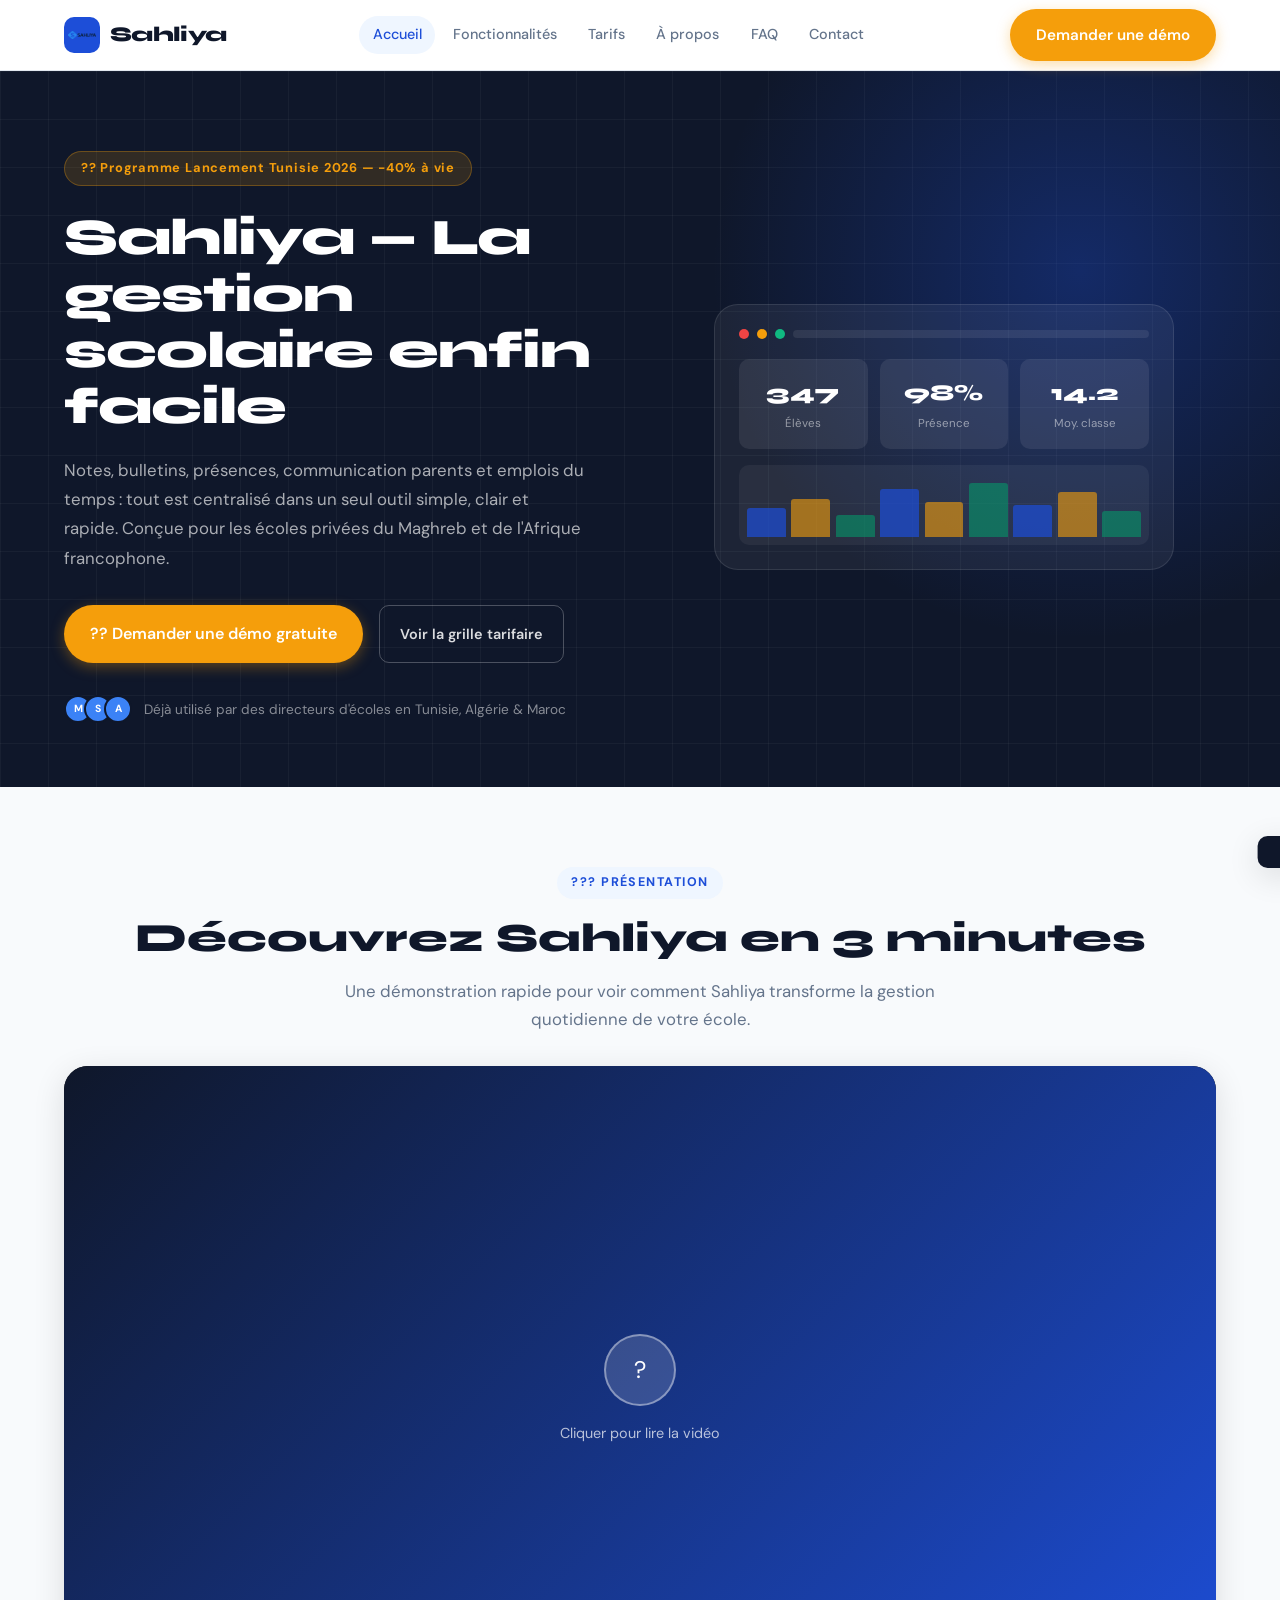
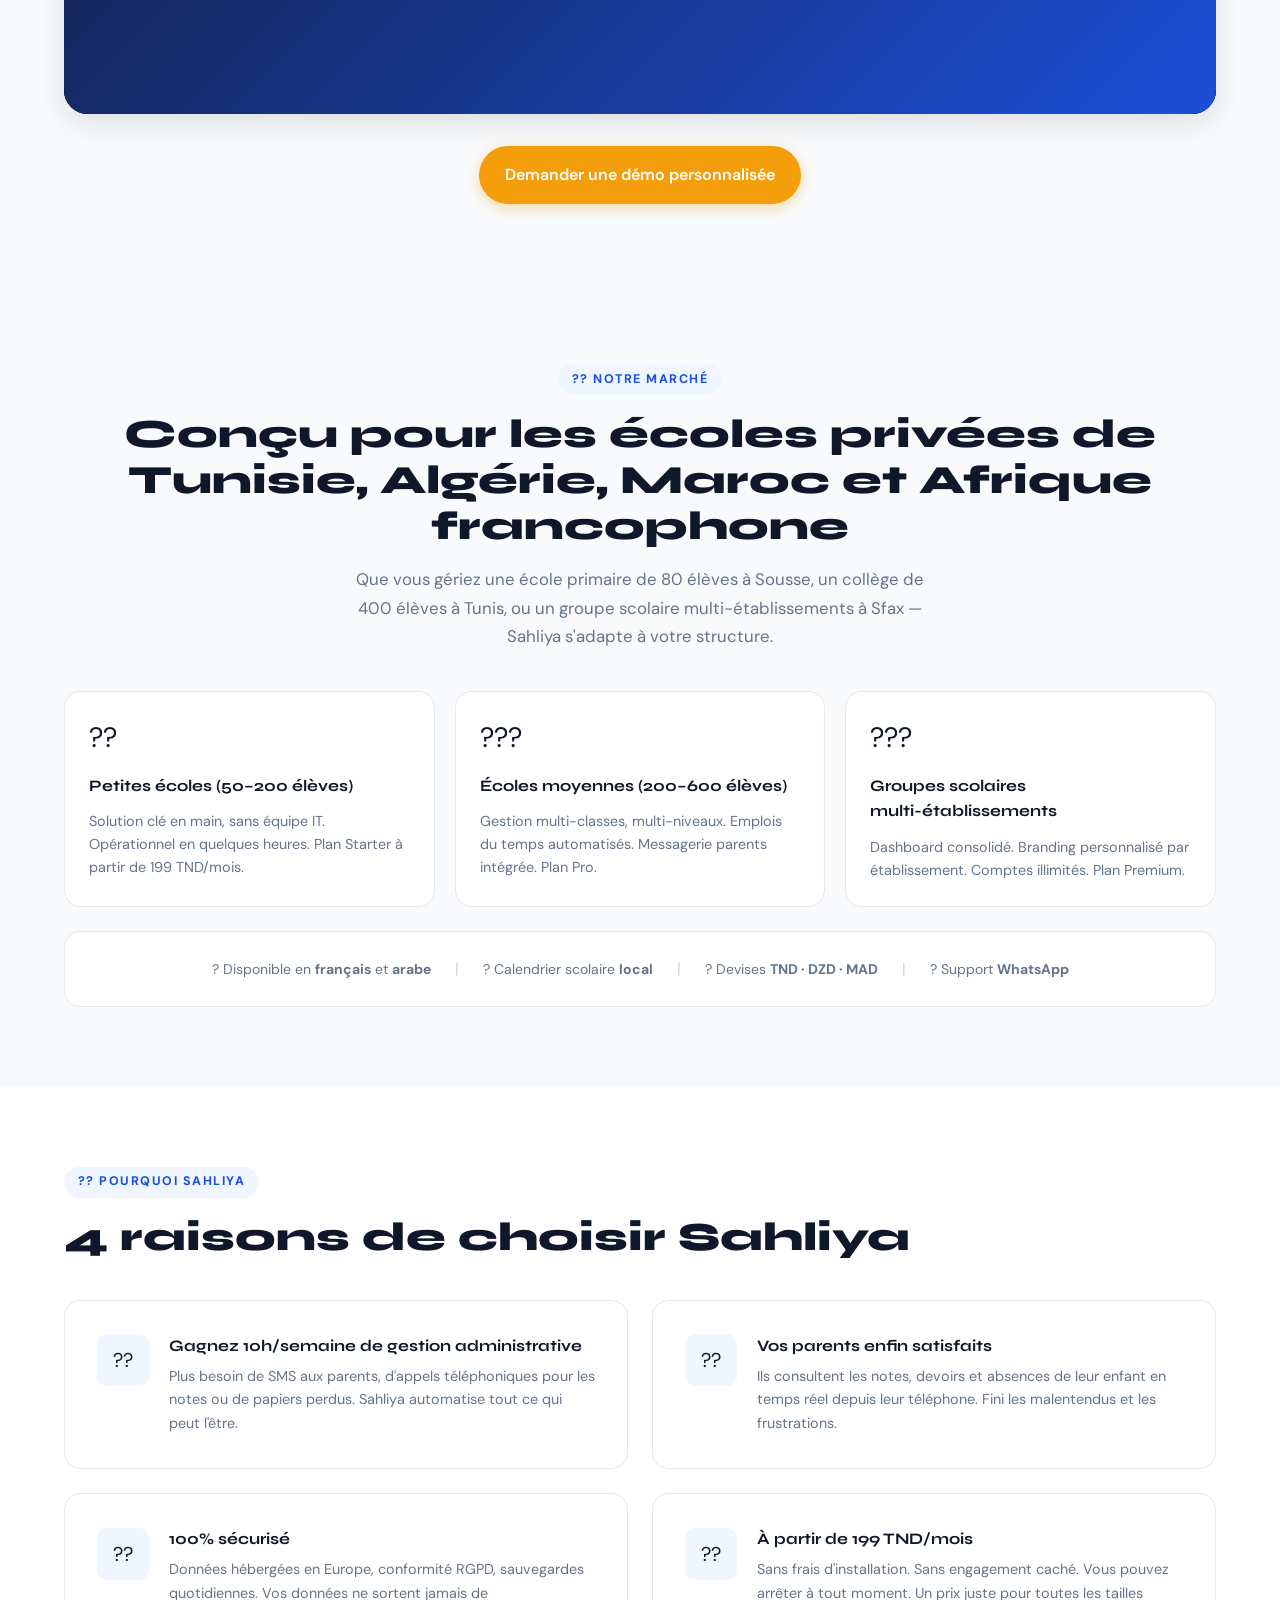
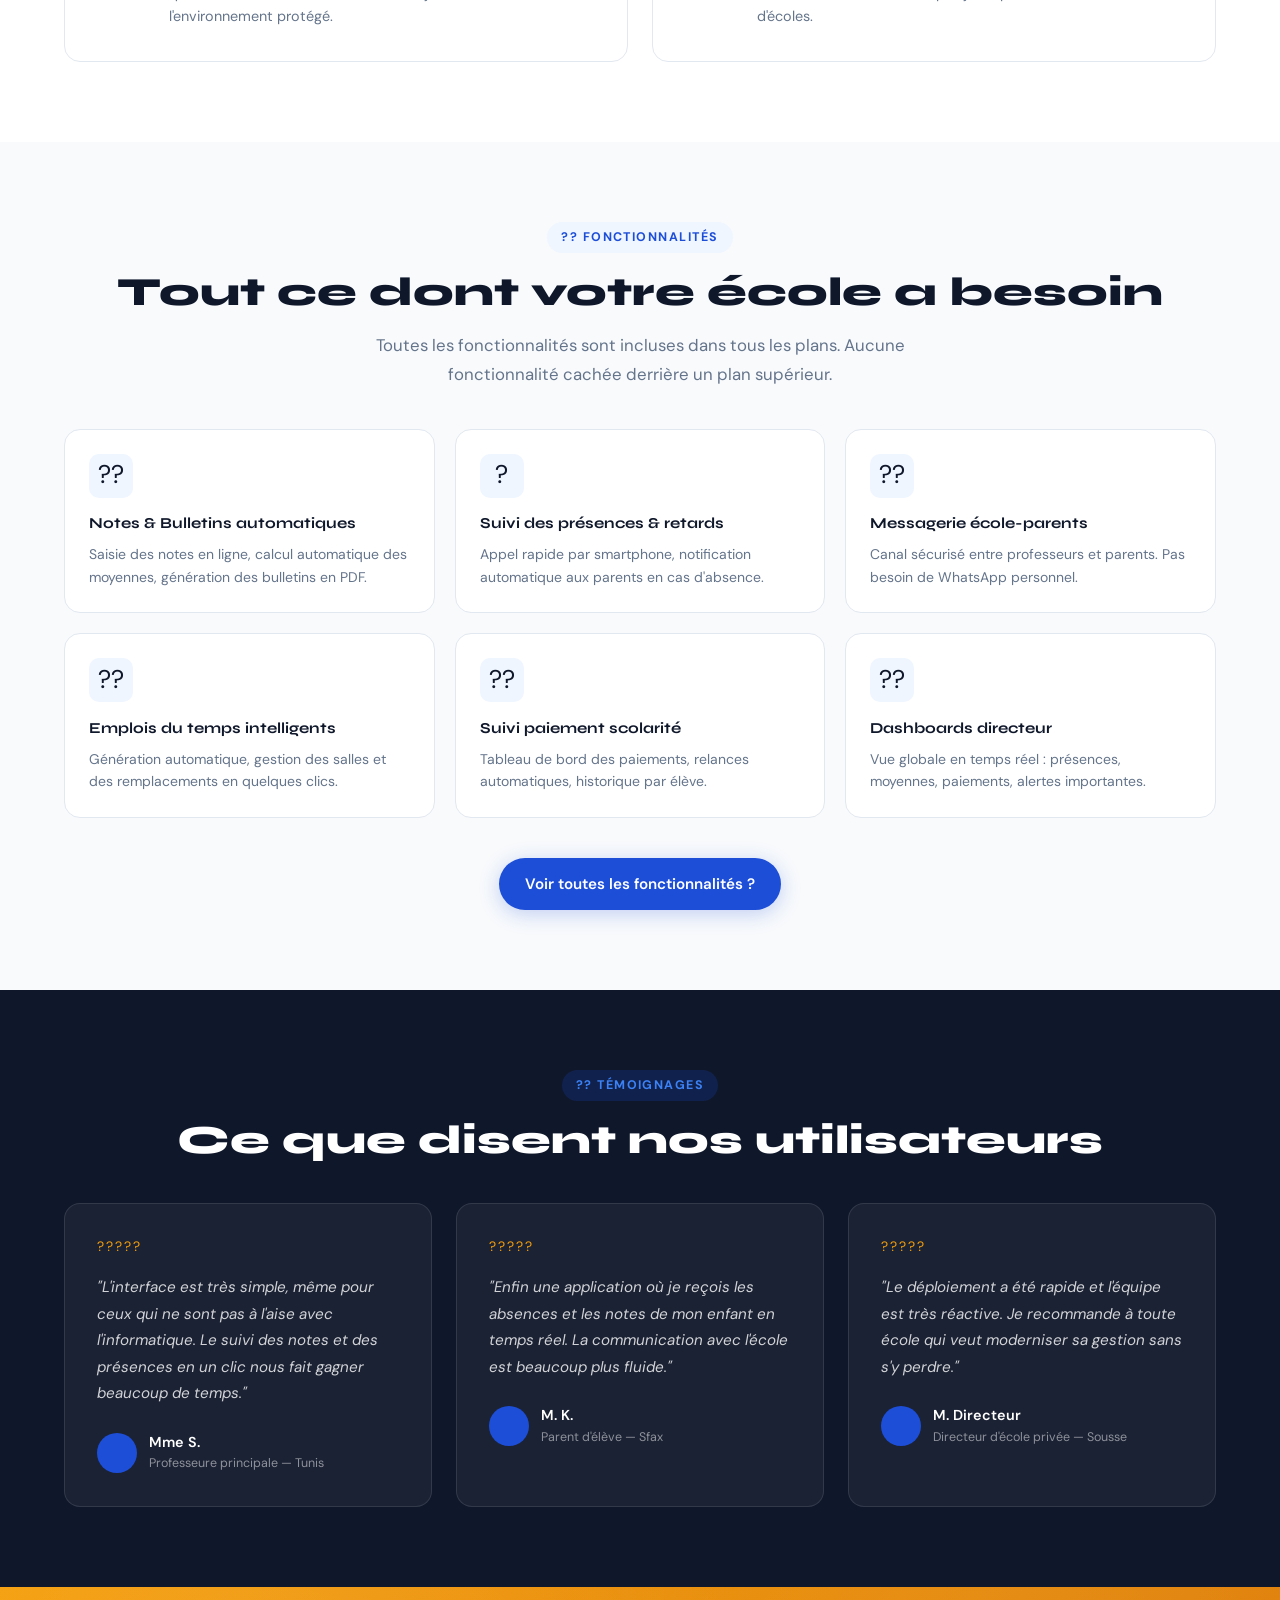
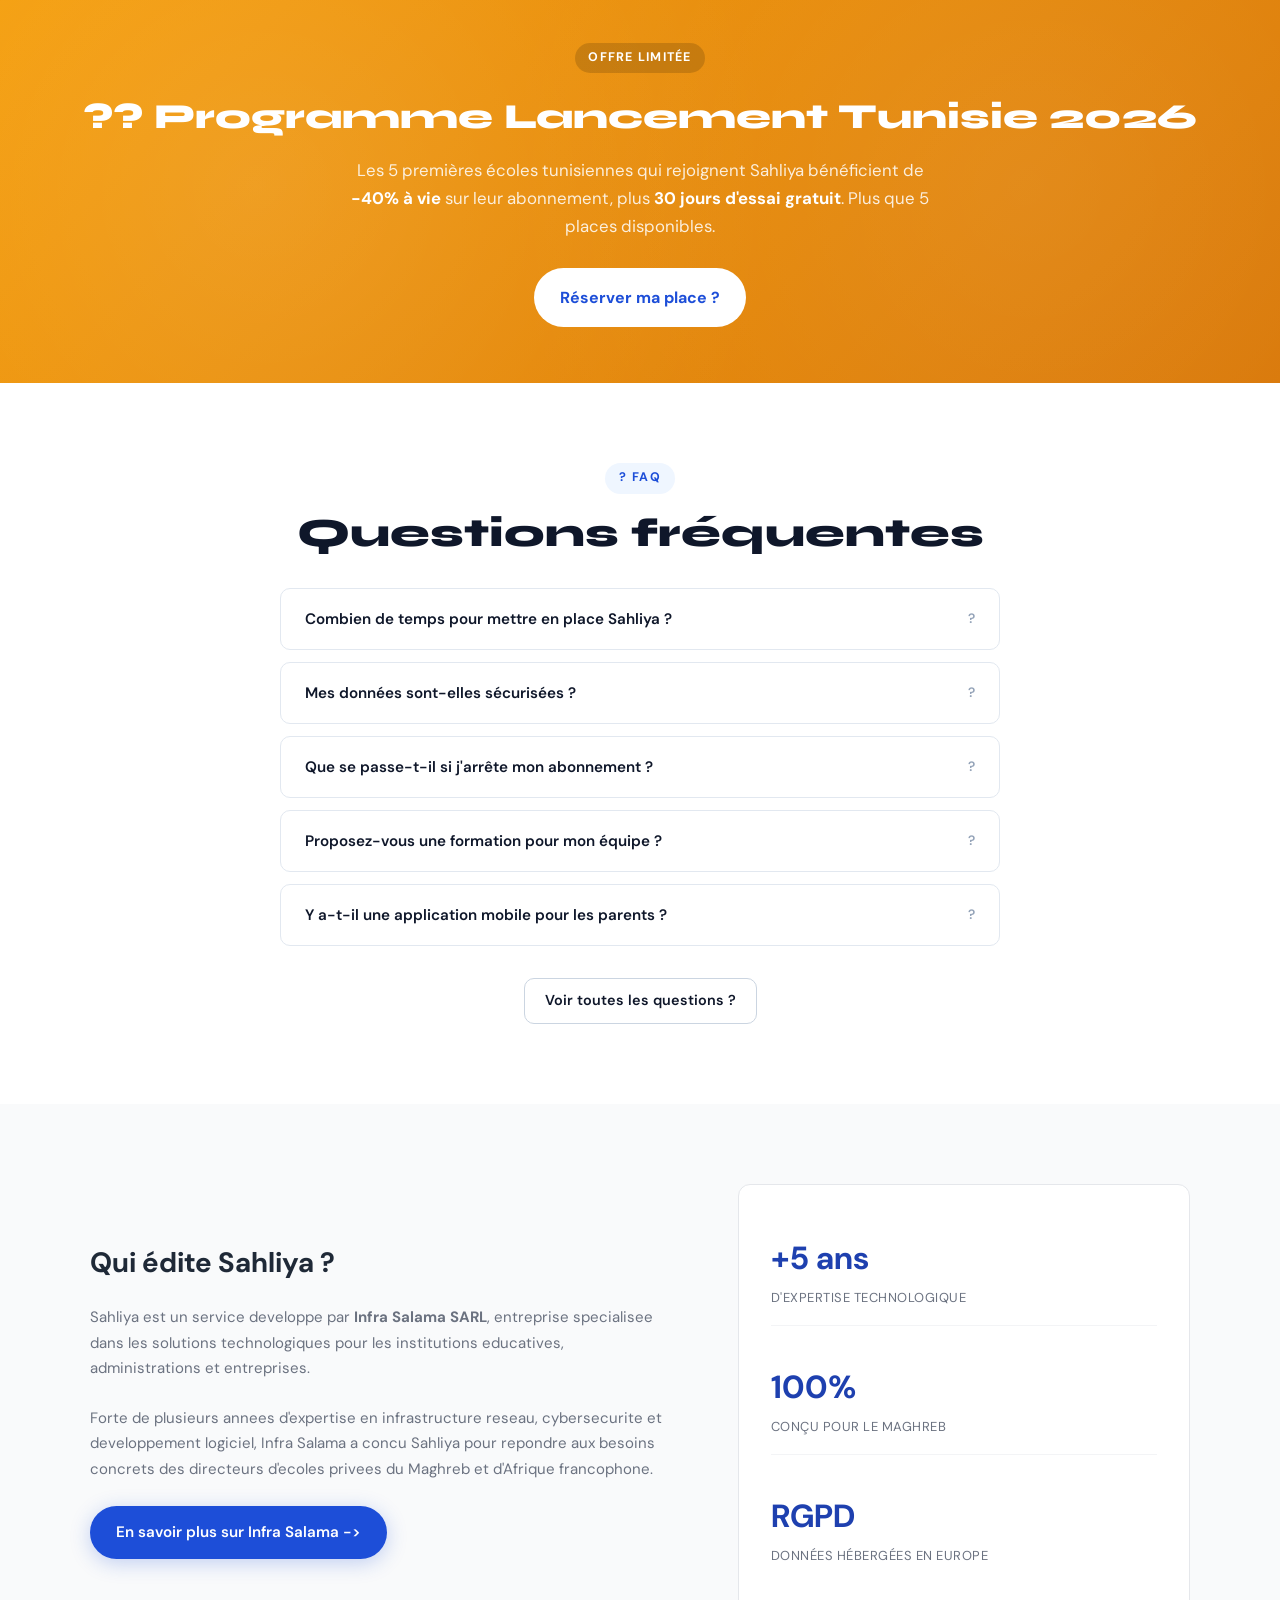
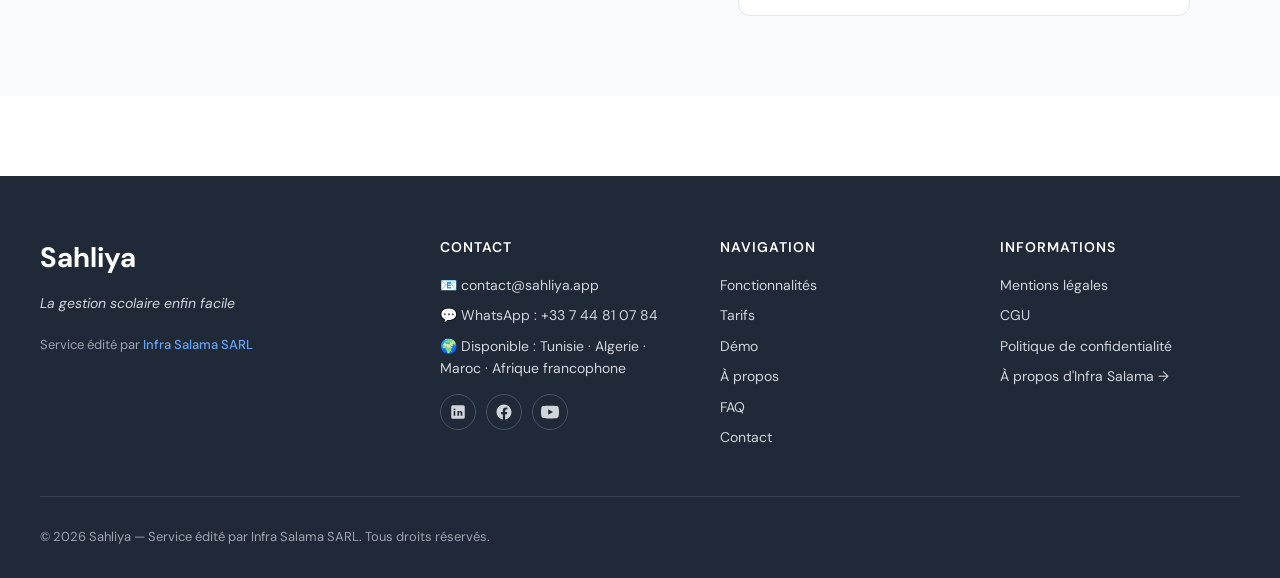
==== commit cab67044: "Ajoute les icones sociaux du footer et fiabilise leur rendu en production. Integre LinkedIn, Faceboo" ====
--- a/index.html
+++ b/index.html
@@ -14,8 +14,8 @@
   <link rel="preconnect" href="https://fonts.googleapis.com">
   <link rel="preconnect" href="https://fonts.gstatic.com" crossorigin>
   <link href="https://fonts.googleapis.com/css2?family=Syne:wght@700;800&family=DM+Sans:ital,wght@0,400;0,500;0,600;0,700;1,400&display=swap" rel="stylesheet">
-  <link rel="stylesheet" href="css/style.css">
-  <link rel="stylesheet" href="css/responsive.css">
+  <link rel="stylesheet" href="css/style.css?v=20260429-2">
+  <link rel="stylesheet" href="css/responsive.css?v=20260429-2">
 </head>
 <body>
 
@@ -408,6 +408,17 @@
       <p>📧 <a href="mailto:contact@sahliya.app">contact@sahliya.app</a></p>
       <p>💬 WhatsApp : +33 7 44 81 07 84</p>
       <p>🌍 Disponible : Tunisie · Algerie · Maroc · Afrique francophone</p>
+      <div class="footer-social-links" aria-label="Réseaux sociaux Sahliya">
+        <a href="https://www.linkedin.com/company/sahliya" target="_blank" rel="noopener" class="footer-social-link" aria-label="LinkedIn Sahliya" style="width:36px;height:36px;display:inline-flex;align-items:center;justify-content:center;">
+          <svg viewBox="0 0 24 24" width="18" height="18" aria-hidden="true"><path fill="currentColor" d="M19 3A2 2 0 0 1 21 5V19A2 2 0 0 1 19 21H5A2 2 0 0 1 3 19V5A2 2 0 0 1 5 3H19M8.34 17V10.66H6.26V17H8.34M7.3 9.8A1.21 1.21 0 1 0 7.3 7.38A1.21 1.21 0 0 0 7.3 9.8M17.74 17V13.36C17.74 11.41 16.7 10.51 15.31 10.51C14.19 10.51 13.69 11.13 13.41 11.56V10.66H11.33C11.36 11.25 11.33 17 11.33 17H13.41V13.46C13.41 13.27 13.43 13.08 13.48 12.94C13.63 12.56 13.97 12.17 14.55 12.17C15.31 12.17 15.62 12.75 15.62 13.6V17H17.74Z"/></svg>
+        </a>
+        <a href="https://www.facebook.com/profile.php?id=61588719845020" target="_blank" rel="noopener" class="footer-social-link" aria-label="Facebook Sahliya" style="width:36px;height:36px;display:inline-flex;align-items:center;justify-content:center;">
+          <svg viewBox="0 0 24 24" width="18" height="18" aria-hidden="true"><path fill="currentColor" d="M12 2.04C6.5 2.04 2.04 6.5 2.04 12C2.04 16.97 5.68 21.09 10.44 21.86V14.89H7.9V12H10.44V9.8C10.44 7.29 11.93 5.91 14.22 5.91C15.31 5.91 16.45 6.1 16.45 6.1V8.56H15.19C13.95 8.56 13.56 9.33 13.56 10.12V12H16.33L15.89 14.89H13.56V21.86C18.32 21.09 21.96 16.97 21.96 12C21.96 6.5 17.5 2.04 12 2.04Z"/></svg>
+        </a>
+        <a href="https://youtu.be/62splXrs-20?si=Y7EJ6-Df93fNIH7L" target="_blank" rel="noopener" class="footer-social-link" aria-label="YouTube Sahliya" style="width:36px;height:36px;display:inline-flex;align-items:center;justify-content:center;">
+          <svg viewBox="0 0 24 24" width="18" height="18" aria-hidden="true"><path fill="currentColor" d="M23.5 6.2a3 3 0 0 0-2.1-2.1C19.4 3.5 12 3.5 12 3.5s-7.4 0-9.4.6A3 3 0 0 0 .5 6.2 31.3 31.3 0 0 0 0 12a31.3 31.3 0 0 0 .5 5.8 3 3 0 0 0 2.1 2.1c2 .6 9.4.6 9.4.6s7.4 0 9.4-.6a3 3 0 0 0 2.1-2.1A31.3 31.3 0 0 0 24 12a31.3 31.3 0 0 0-.5-5.8ZM9.6 15.7V8.3L16 12l-6.4 3.7Z"/></svg>
+        </a>
+      </div>
     </div>
     <div class="footer-links">
       <h4>Navigation</h4>
--- a/css/style.css
+++ b/css/style.css
@@ -505,3 +505,32 @@
 .about-cta p { font-size: 18px; margin-bottom: 32px; opacity: 0.95; }
 .btn-large { padding: 16px 40px; font-size: 17px; }
 @media (max-width: 768px) { .footer-container { grid-template-columns: 1fr; gap: 30px; } .publisher-content { grid-template-columns: 1fr; gap: 30px; } .publisher-detail-grid { grid-template-columns: 1fr; gap: 30px; } }
+
+.footer-social-links {
+  display: flex;
+  gap: 10px;
+  margin-top: 14px;
+}
+
+.footer-social-link {
+  width: 36px;
+  height: 36px;
+  display: inline-flex;
+  align-items: center;
+  justify-content: center;
+  border: 1px solid #4B5563;
+  border-radius: 999px;
+  color: #D1D5DB;
+  transition: all 0.2s ease;
+}
+
+.footer-social-link svg {
+  width: 18px;
+  height: 18px;
+}
+
+.footer-social-link:hover {
+  color: #FFFFFF;
+  border-color: #60A5FA;
+  background: rgba(96, 165, 250, 0.12);
+}
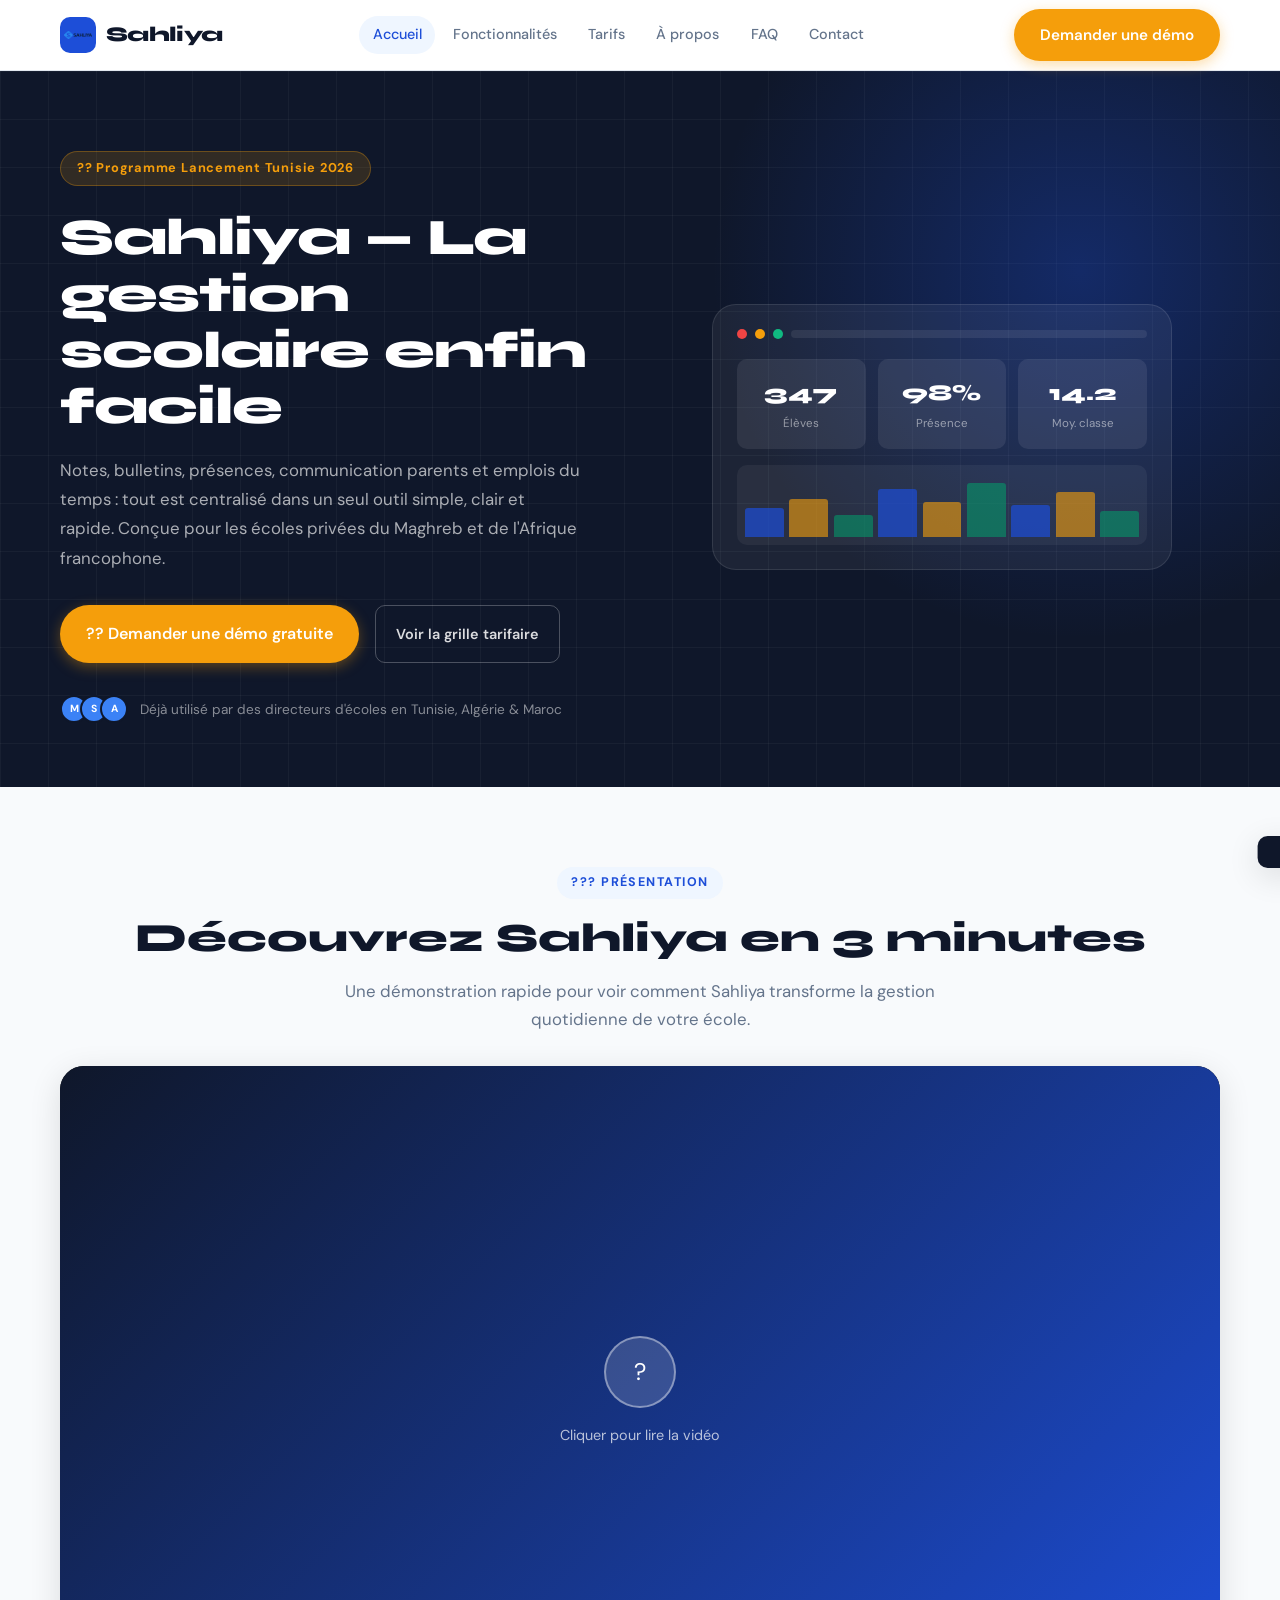
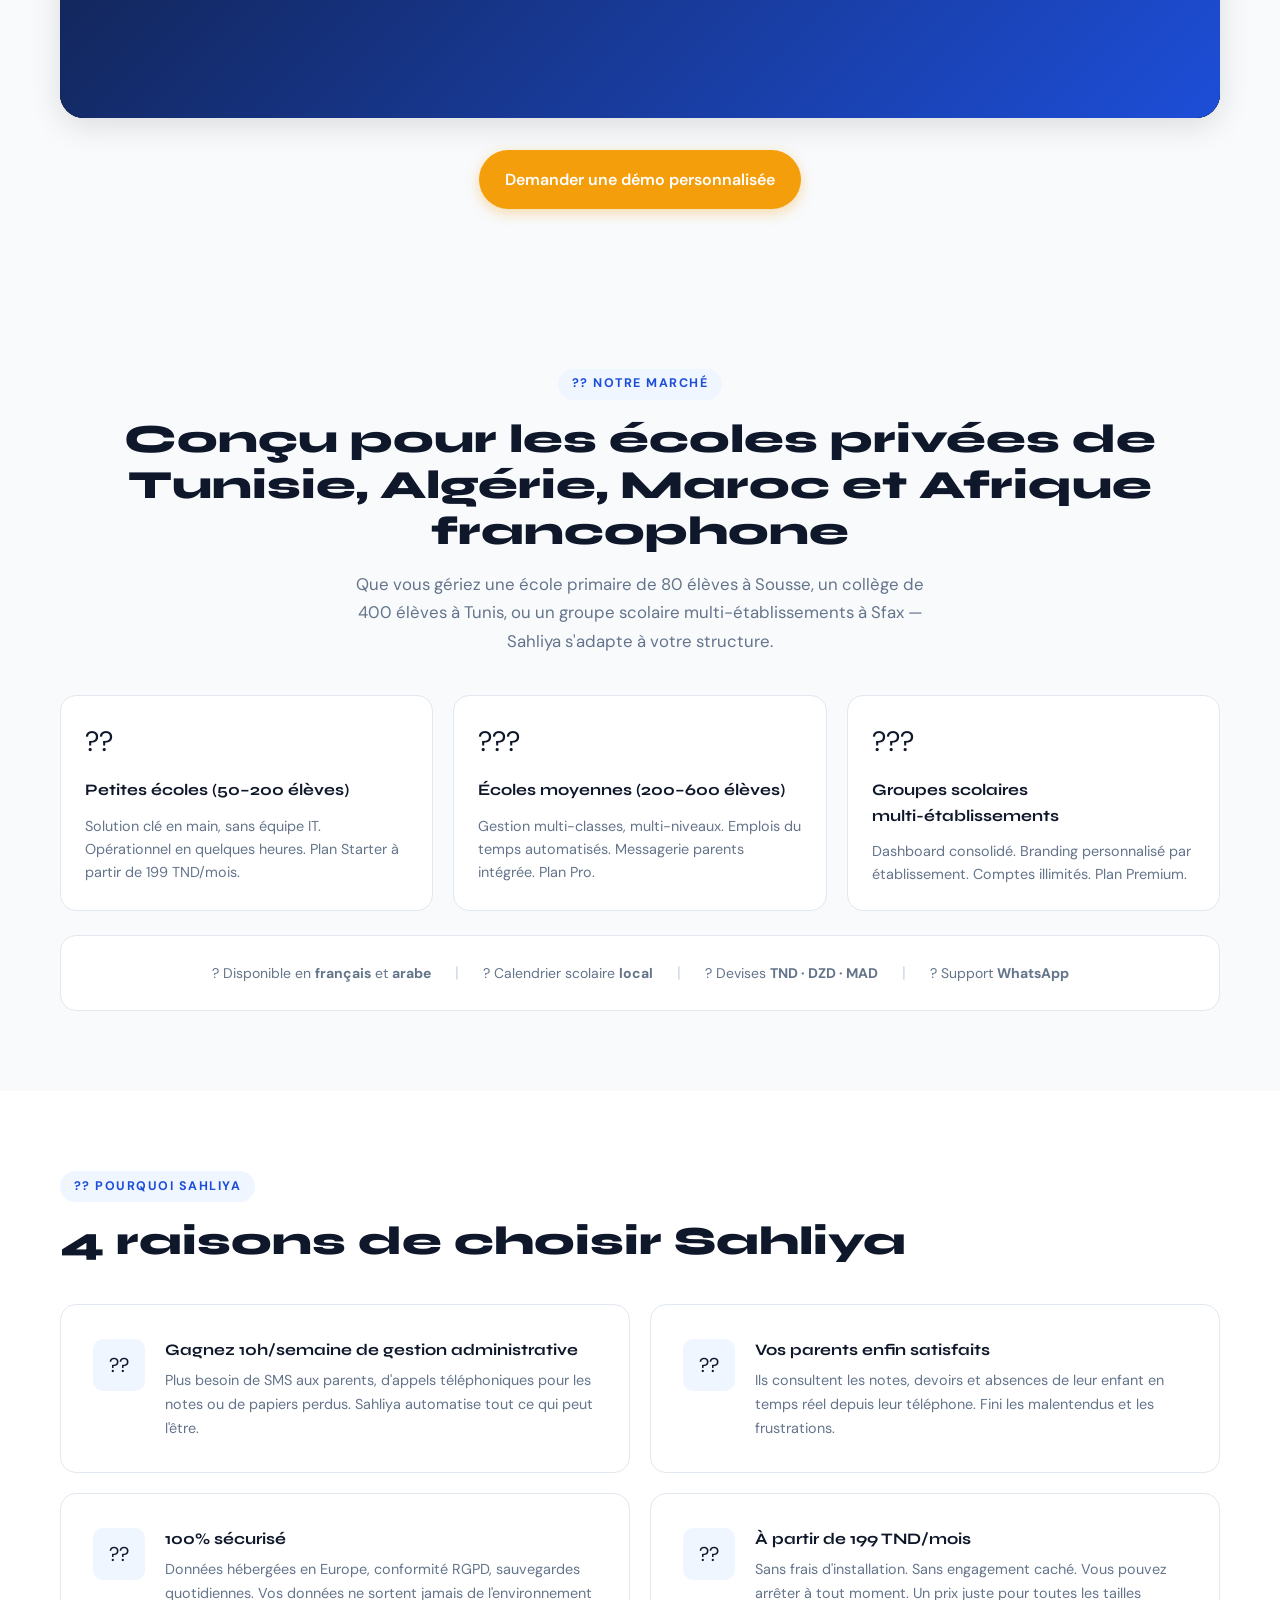
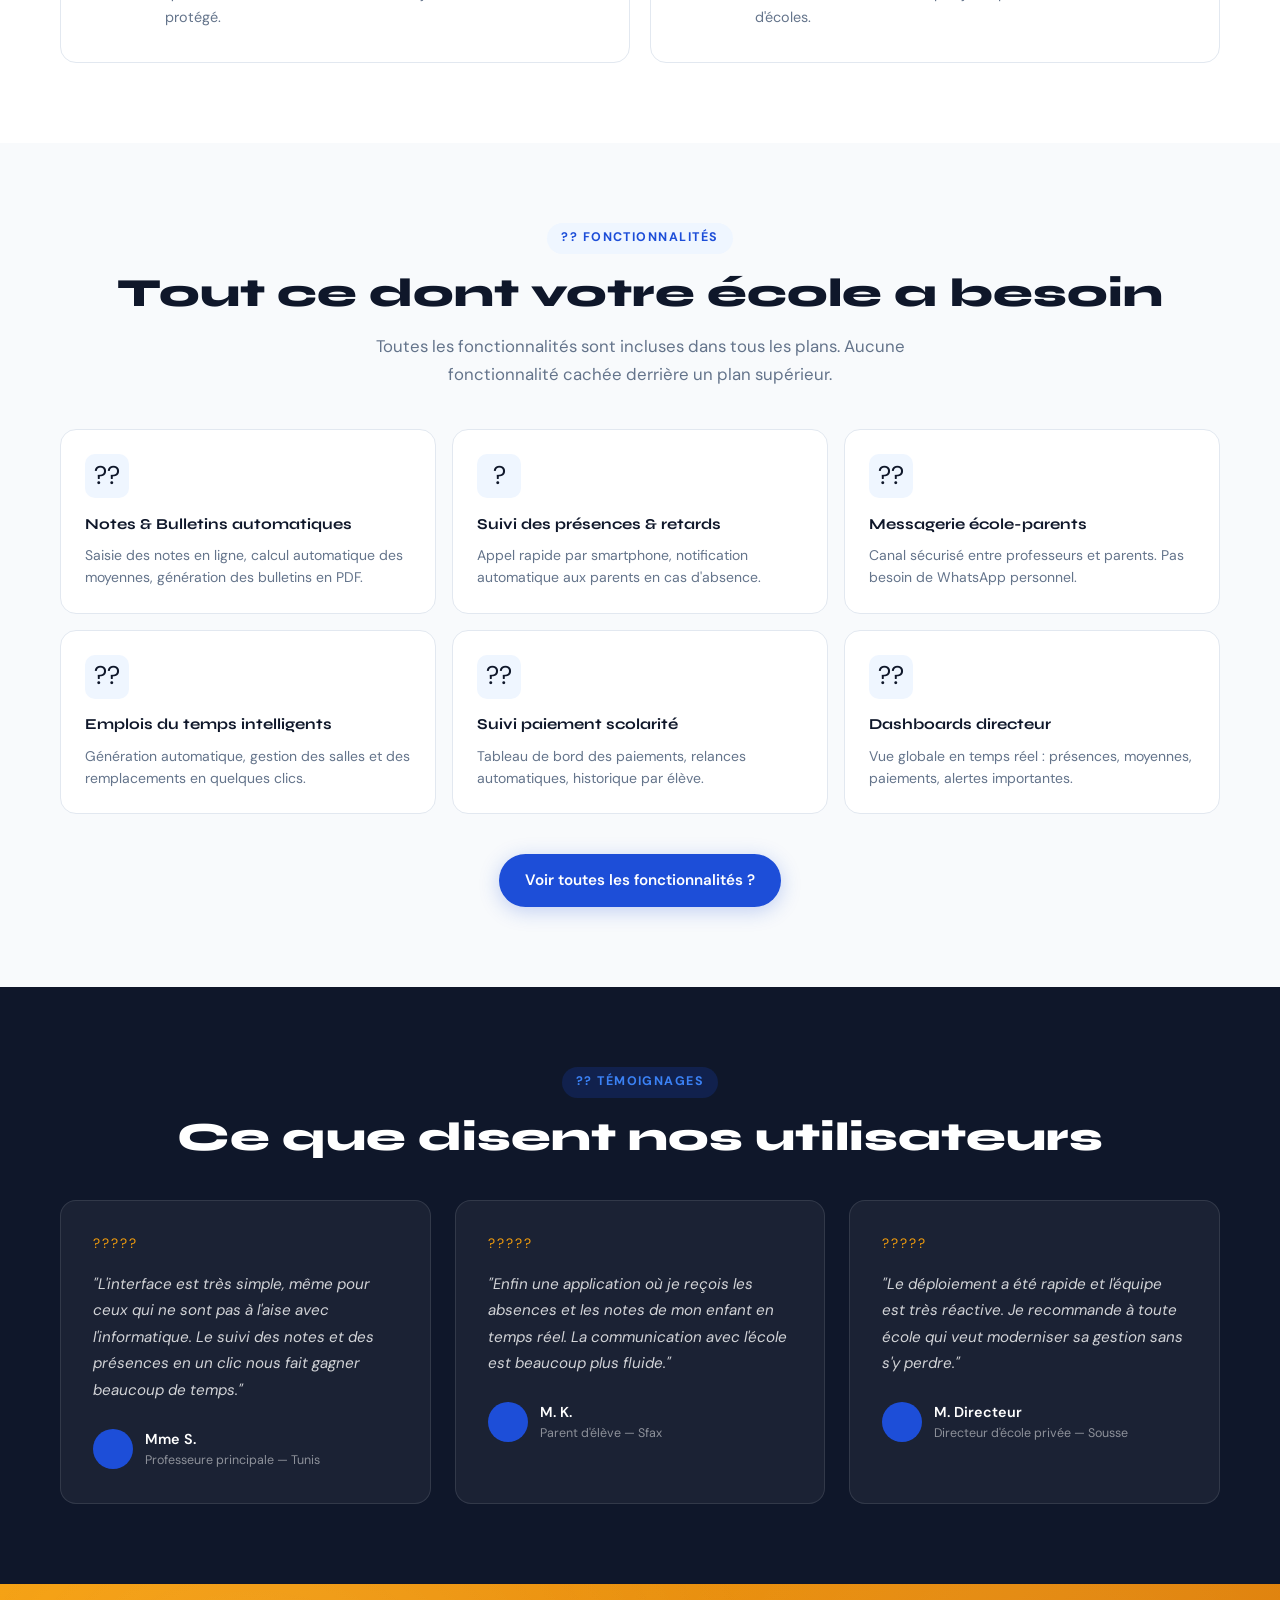
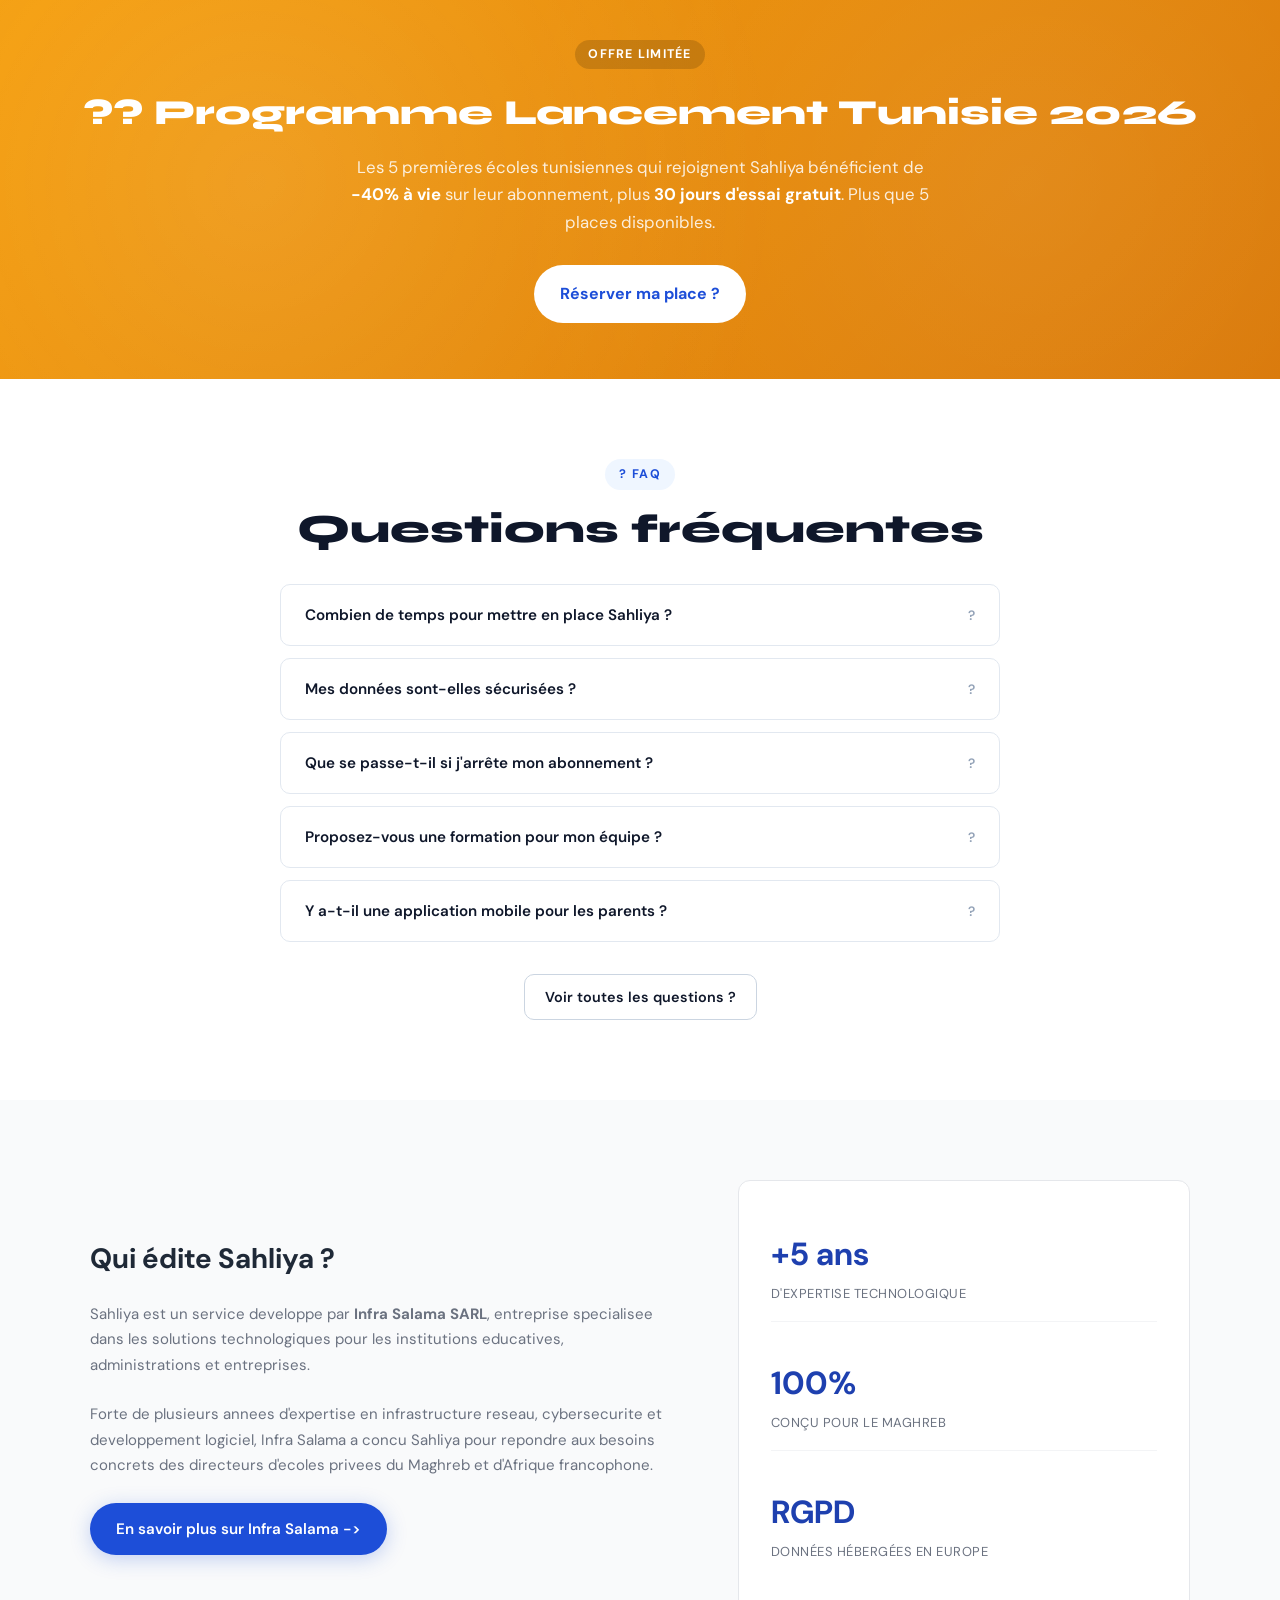
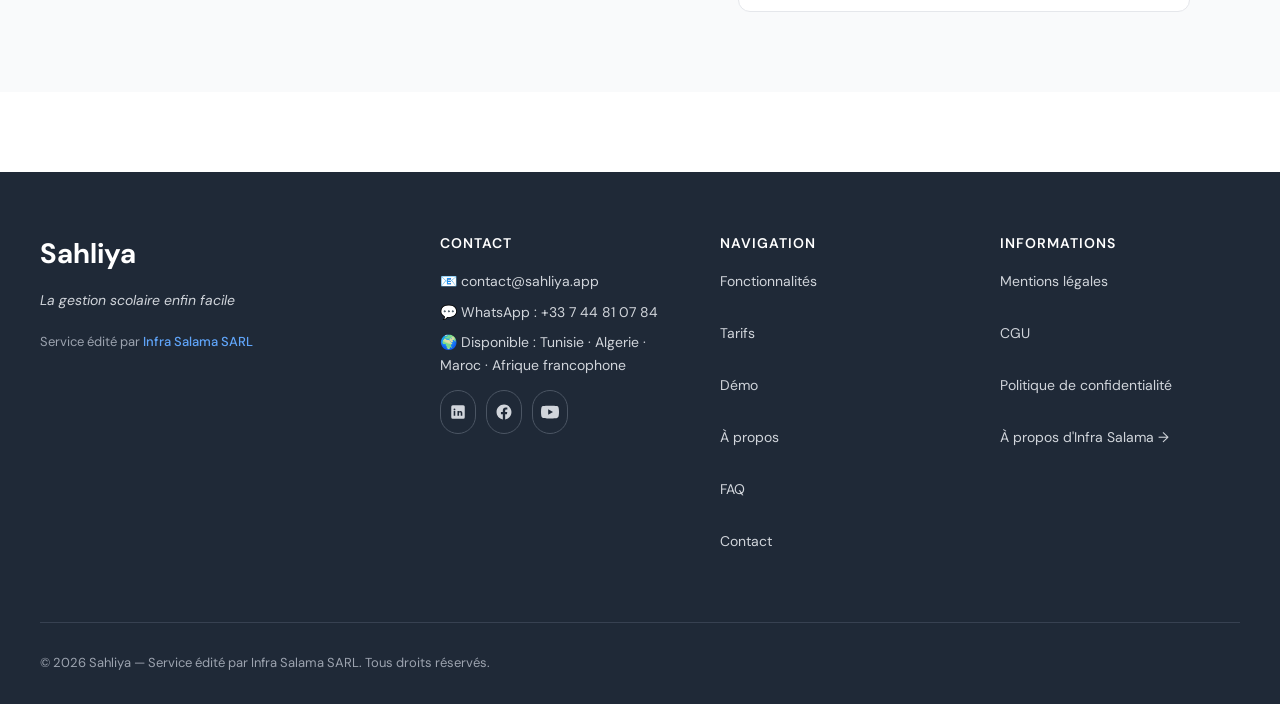
==== commit 8bd9f11f: "Ameliore le responsive global et corrige l'alignement mobile sur la home. Ajoute des garde-fous anti" ====
--- a/index.html
+++ b/index.html
@@ -59,7 +59,7 @@
   <div class="container">
     <div class="hero__inner">
       <div class="hero__content">
-        <div class="hero__badge">?? Programme Lancement Tunisie 2026 — -40% à vie</div>
+        <div class="hero__badge">?? Programme Lancement Tunisie 2026</div>
         <h1 class="hero__title">Sahliya — La gestion scolaire enfin facile</h1>
         <p class="hero__subtitle">Notes, bulletins, présences, communication parents et emplois du temps : tout est centralisé dans un seul outil simple, clair et rapide. Conçue pour les écoles privées du Maghreb et de l'Afrique francophone.</p>
         <div class="hero__actions">
@@ -165,7 +165,7 @@
         <p>Dashboard consolidé. Branding personnalisé par établissement. Comptes illimités. Plan Premium.</p>
       </div>
     </div>
-    <div style="margin-top:1.5rem;background:var(--bg-white);border:1px solid var(--border-light);border-radius:var(--radius-lg);padding:1.5rem;display:flex;flex-wrap:wrap;gap:1.5rem;align-items:center;justify-content:center" class="reveal">
+    <div style="margin-top:1.5rem;background:var(--bg-white);border:1px solid var(--border-light);border-radius:var(--radius-lg);padding:1.5rem;display:flex;flex-wrap:wrap;gap:1.5rem;align-items:center;justify-content:center" class="reveal market-tags">
       <span style="font-size:.875rem;color:var(--text-secondary)">? Disponible en <strong>français</strong> et <strong>arabe</strong></span>
       <span style="color:var(--border-medium)">|</span>
       <span style="font-size:.875rem;color:var(--text-secondary)">? Calendrier scolaire <strong>local</strong></span>
--- a/css/responsive.css
+++ b/css/responsive.css
@@ -1,4 +1,42 @@
 /* /css/responsive.css — Sahliya — Media queries */
+
+/* ============================================================
+   GARDE-FOUS GLOBAUX RESPONSIVE
+   ============================================================ */
+html,
+body {
+  width: 100%;
+  max-width: 100%;
+  overflow-x: hidden;
+}
+
+body {
+  font-size: 16px;
+}
+
+img,
+video,
+iframe,
+svg {
+  max-width: 100%;
+}
+
+.btn,
+.navbar__mobile a,
+.footer-links a,
+.footer-legal a,
+.footer-meta a,
+.faq-question {
+  min-height: 44px;
+}
+
+/* Desktop standard demandé */
+@media (max-width: 1280px) {
+  :root { --container-pad: 1.25rem; }
+  .hero__inner { gap: 3rem; }
+  .benefits__grid { gap: 1.25rem; }
+  .features__grid { gap: 1rem; }
+}
 
 /* ============================================================
    TABLETTE (≤ 1024px)
@@ -26,7 +64,7 @@
   .feature-detail { gap: 2.5rem; }
   .all-features-grid { grid-template-columns: repeat(3, 1fr); }
 
-  .pricing__grid { grid-template-columns: 1fr; max-width: 480px; margin-left: auto; margin-right: auto; }
+  .pricing__grid { grid-template-columns: 1fr; max-width: 560px; margin-left: auto; margin-right: auto; }
 
   .form-layout { grid-template-columns: 1fr; gap: 2rem; }
   .form-sidebar { display: grid; grid-template-columns: 1fr 1fr; gap: 1.5rem; }
@@ -39,6 +77,7 @@
   :root { --container-pad: 1rem; }
 
   .section { padding: 3.5rem 0; }
+  .container { padding-left: 1rem; padding-right: 1rem; }
 
   /* Navbar */
   .navbar__inner { height: 60px; }
@@ -46,10 +85,21 @@
   /* Hero */
   .hero { padding: 3rem 0 2.5rem; }
   .hero__inner { gap: 2rem; }
+  .hero__visual { order: 0; }
+  .hero__content { order: 0; }
+  .hero__dashboard {
+    max-width: 100%;
+    padding: 1rem;
+    border-radius: var(--radius-lg);
+  }
+  .hero__stats-grid { gap: .5rem; }
+  .hero__stat-card { padding: .75rem; }
+  .hero__chart-bar-group { height: 64px; }
   .hero__title { font-size: clamp(1.7rem, 5vw, 2.2rem); }
   .hero__subtitle { font-size: 1rem; }
   .hero__actions { flex-direction: column; }
-  .hero__actions .btn { justify-content: center; text-align: center; }
+  .hero__actions .btn { justify-content: center; text-align: center; width: 100%; min-height: 48px; }
+  .hero__trust { justify-content: flex-start; text-align: left; flex-wrap: wrap; }
 
   /* Grilles */
   .pourqui__grid,
@@ -61,6 +111,15 @@
   .testimonials__grid .testimonial-card:last-child { max-width: 100%; }
 
   .benefit-card { flex-direction: column; gap: 1rem; }
+  .benefit-card,
+  .feature-tile,
+  .pricing-card,
+  .testimonial-card,
+  .faq-item,
+  .publisher-detail-card,
+  .contact-card,
+  .sidebar-card { text-align: left; }
+  .testimonial-card__author { align-items: center; }
 
   /* Features détail */
   .feature-detail { grid-template-columns: 1fr; gap: 2rem; padding: 2.5rem 0; }
@@ -70,23 +129,76 @@
   /* Tarifs */
   .pricing__grid { max-width: 100%; }
   .all-features-grid { grid-template-columns: 1fr 1fr; }
+  .pricing-card__btn,
+  .pricing-card .btn { width: 100%; min-height: 48px; justify-content: center; }
+  .currency-btn { min-height: 44px; padding: .5rem .9rem; }
 
   /* Formulaires */
   .form-grid-2 { grid-template-columns: 1fr; }
   .form-card { padding: 1.5rem; }
   .form-sidebar { grid-template-columns: 1fr; }
+  .form-group input,
+  .form-group select,
+  .form-group textarea,
+  .form-input,
+  .form-select,
+  .form-textarea {
+    font-size: 16px;
+    min-height: 48px;
+  }
+  .form-group textarea,
+  .form-textarea { min-height: 120px; }
+  .btn,
+  .form-submit,
+  .form-submit.btn,
+  .btn-primary,
+  .btn-secondary,
+  .btn-outline { min-height: 48px; }
 
   /* Footer */
   .footer__top { grid-template-columns: 1fr; gap: 1.5rem; }
   .footer__brand { grid-column: auto; }
   .footer__bottom { flex-direction: column; gap: 1rem; text-align: center; }
   .footer__bottom-links { flex-wrap: wrap; justify-content: center; }
+  .footer-links a,
+  .footer-legal a,
+  .footer-meta a { display: flex; align-items: center; }
+  .footer-brand,
+  .footer-meta,
+  .footer-links,
+  .footer-legal { text-align: left; }
+  .footer-social-links { gap: 8px; margin-top: 10px; }
+  .footer-social-link {
+    width: 28px !important;
+    height: 28px !important;
+    min-width: 28px;
+    min-height: 28px;
+    padding: 0;
+    line-height: 0;
+    flex-shrink: 0;
+  }
+  .footer-social-link svg {
+    width: 14px !important;
+    height: 14px !important;
+    max-width: none;
+    max-height: none;
+    display: block;
+  }
 
   /* Page hero */
   .page-hero { padding: 3rem 0 2.5rem; }
 
   /* Mentions légales */
   .legal-content { padding: 2.5rem 1rem; }
+  .legal-container { grid-template-columns: 1fr; gap: 1.25rem; }
+  .legal-toc { position: static; }
+  .legal-table {
+    display: block;
+    width: 100%;
+    overflow-x: auto;
+    white-space: nowrap;
+    -webkit-overflow-scrolling: touch;
+  }
 
   /* Launch banner */
   .launch-banner { padding: 2.5rem 0; }
@@ -97,18 +209,51 @@
 
   /* Video */
   .video-section { padding: 3rem 0; }
+  .video-wrapper { margin-left: 0; margin-right: 0; }
+
+  /* Home: tags maghreb/currency/support block */
+  .market-tags {
+    justify-content: flex-start !important;
+    gap: .65rem !important;
+    padding: 1rem !important;
+    text-align: left;
+  }
+  .market-tags > span {
+    width: 100%;
+    display: block;
+  }
+  .market-tags > span[style*="|"] {
+    display: none !important;
+  }
 }
 
 /* ============================================================
    PETIT MOBILE (≤ 480px)
    ============================================================ */
 @media (max-width: 480px) {
+  :root { --container-pad: .9rem; }
   .hero__stats-grid { grid-template-columns: repeat(3, 1fr); }
   .pricing__toggle { gap: .35rem; }
   .currency-btn { padding: .4rem .8rem; font-size: .82rem; }
   .all-features-grid { grid-template-columns: 1fr; }
   .btn-lg { padding: .85rem 1.5rem; }
   .section-title { font-size: 1.6rem; }
+  .hero__title { font-size: 1.65rem; line-height: 1.25; }
+  .hero__dashboard { padding: .85rem; }
+  .hero__stat-value { font-size: 1.15rem; }
+  .hero__stat-label { font-size: .68rem; }
+  .section-subtitle,
+  .hero__subtitle,
+  .publisher-text p,
+  .benefit-card p,
+  .feature-tile p,
+  .faq-answer-inner,
+  .legal-body p,
+  .legal-body li { font-size: 16px; line-height: 1.6; }
+  .video-wrapper { margin: 1.25rem 0; }
+  .section-label { font-size: .72rem; letter-spacing: .08em; }
+  .page-hero-title,
+  .about-hero h1 { word-break: break-word; }
 }
 
 /* ============================================================
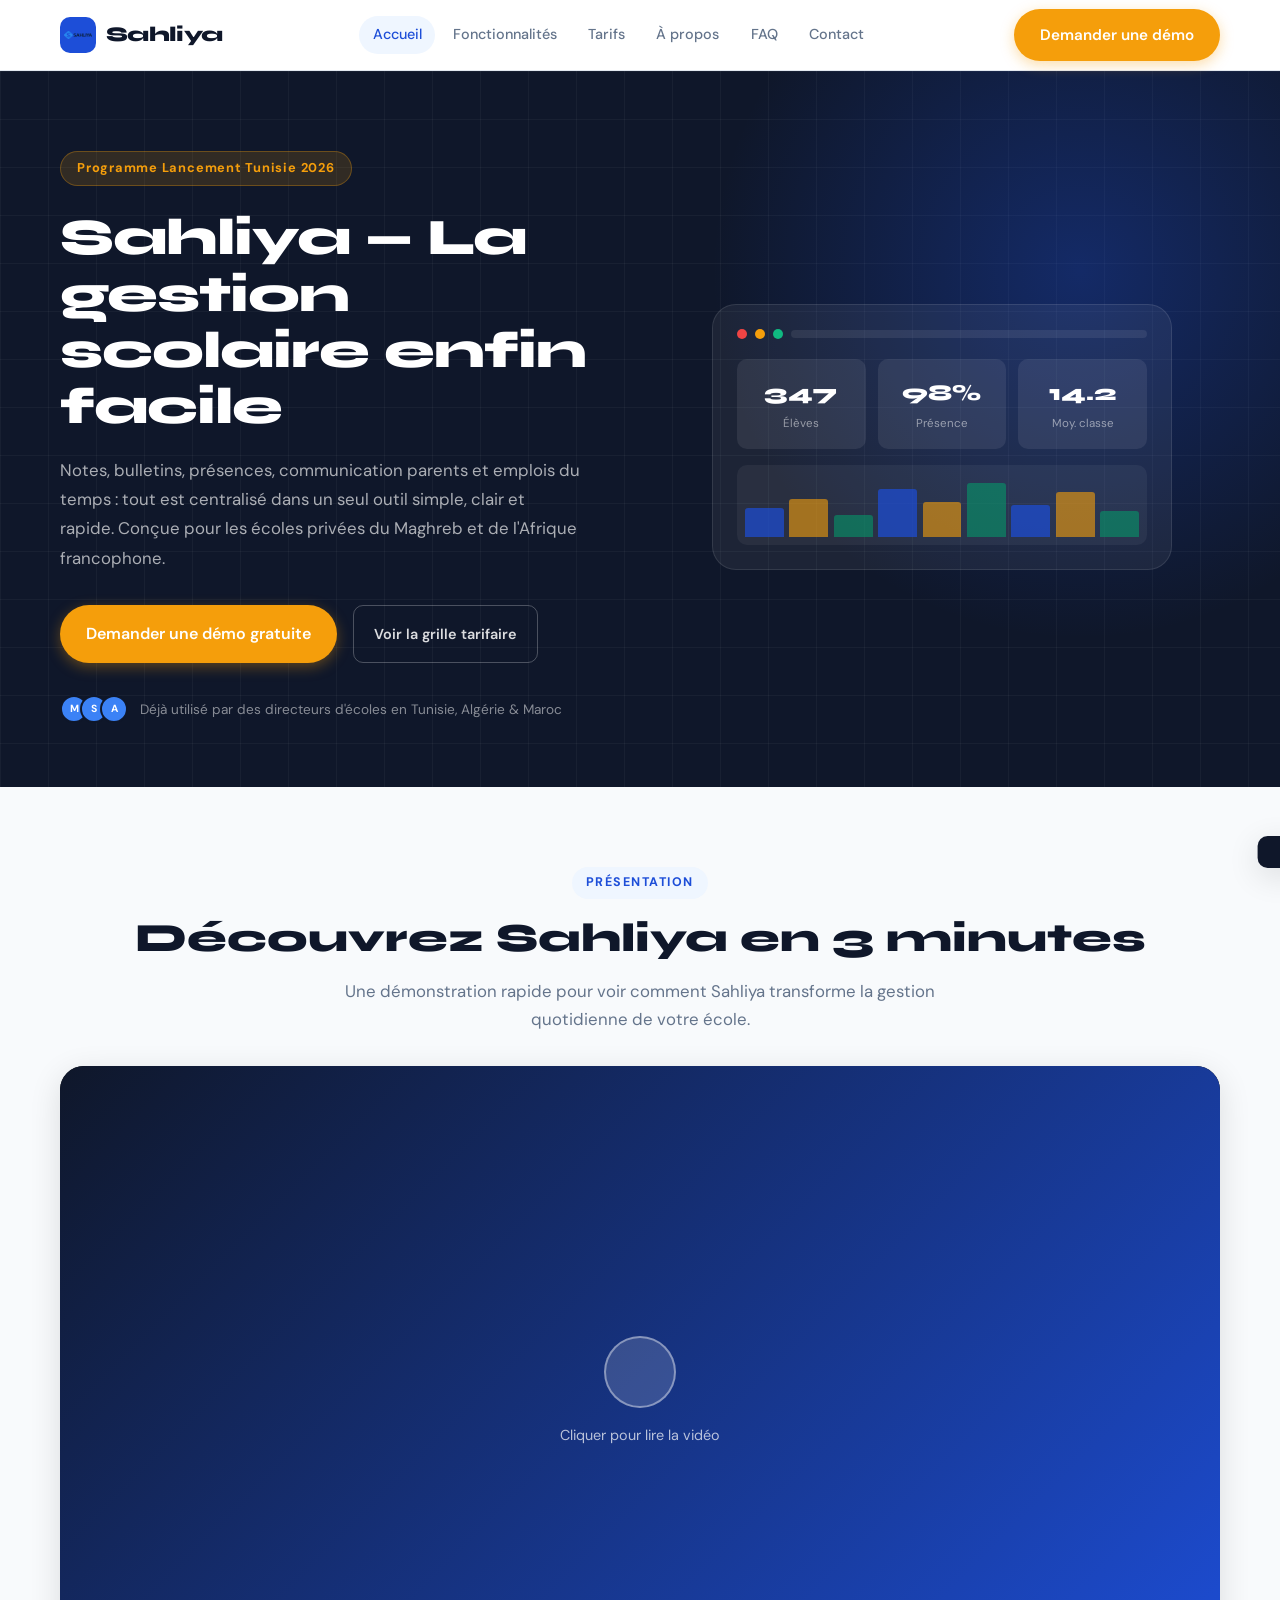
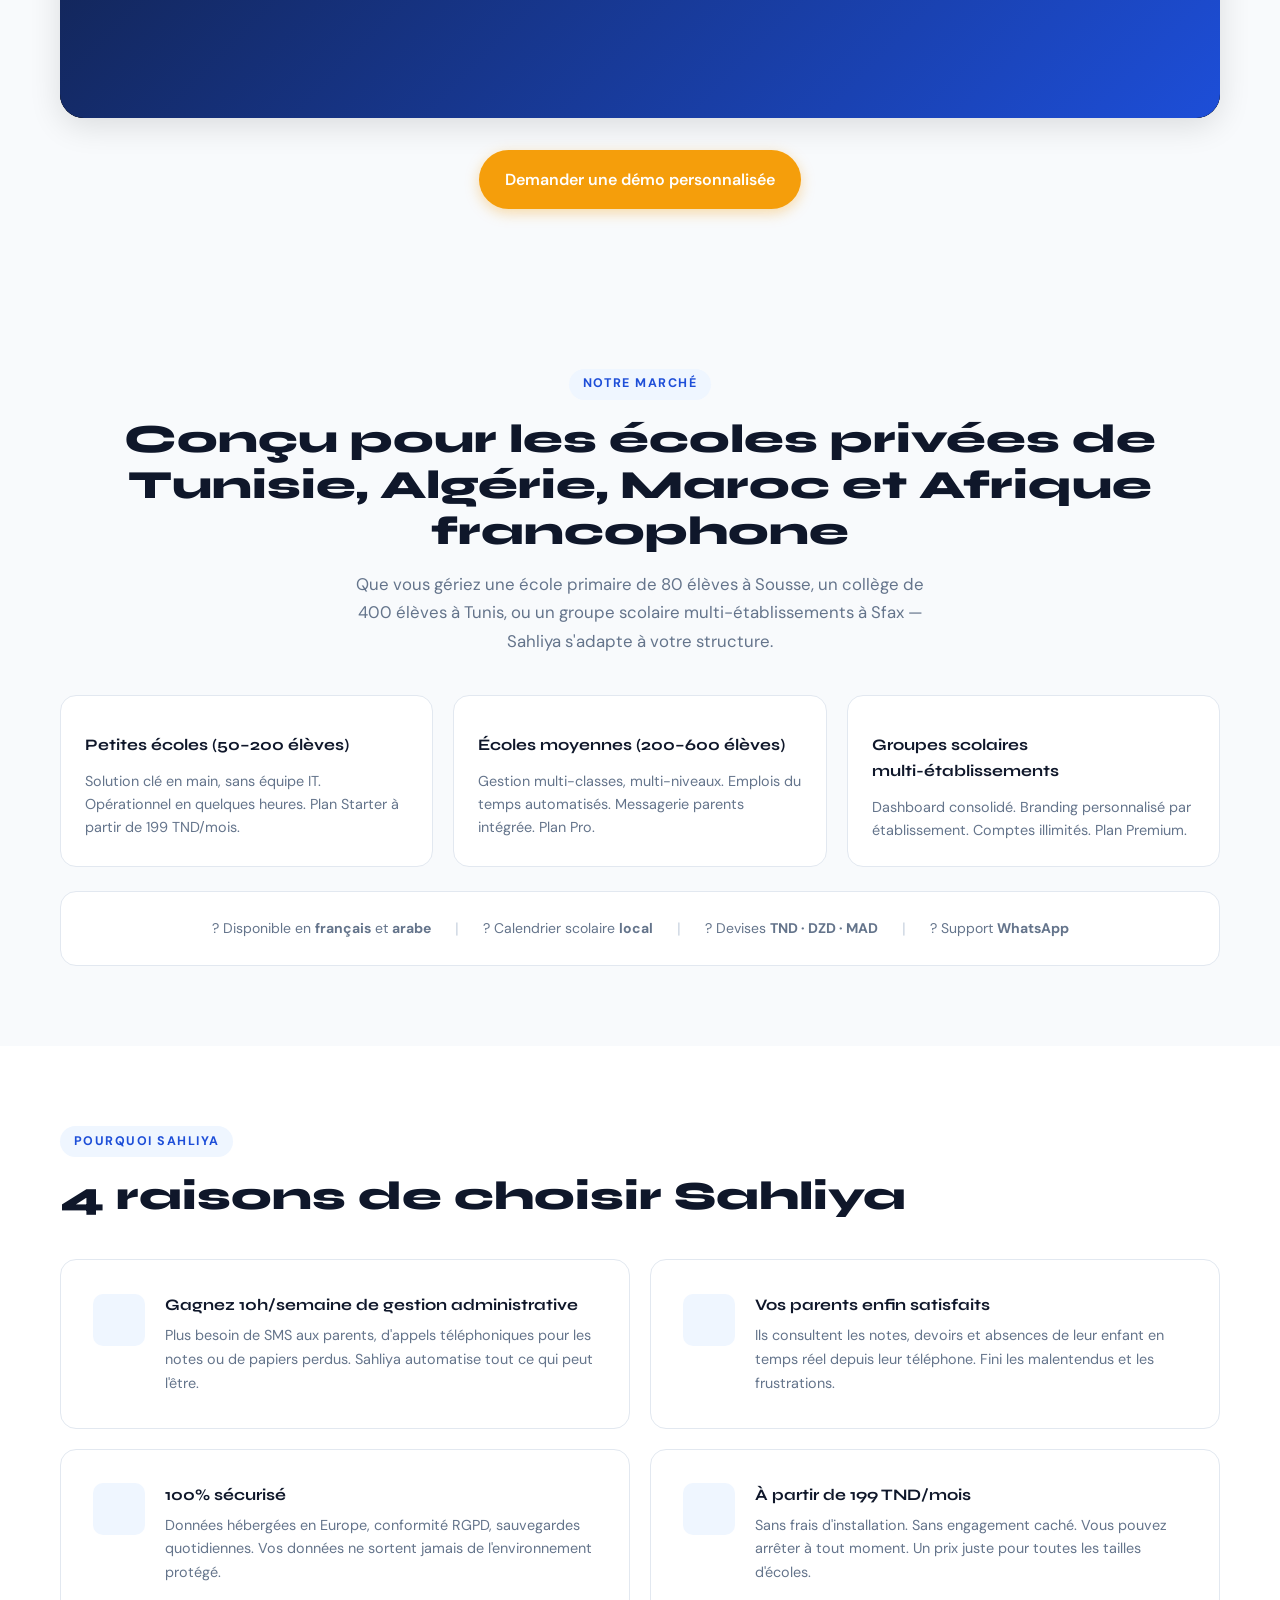
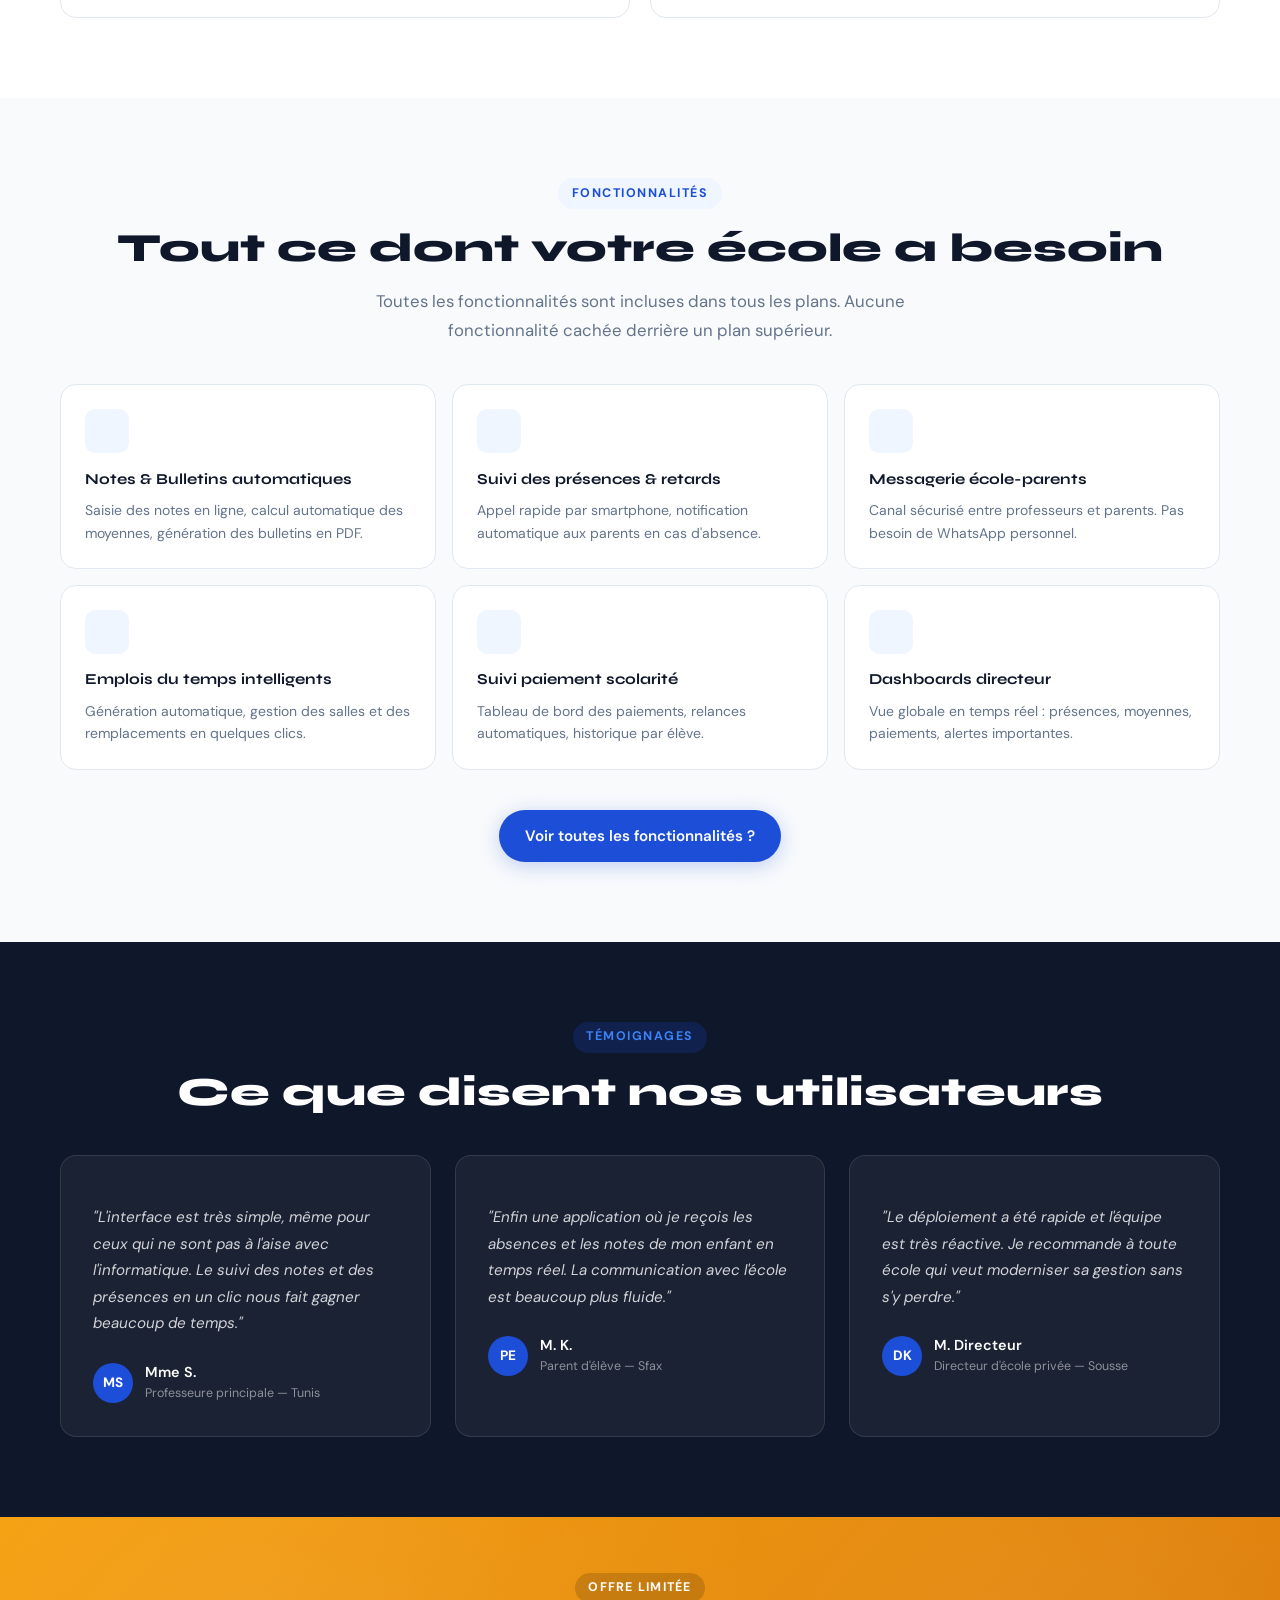
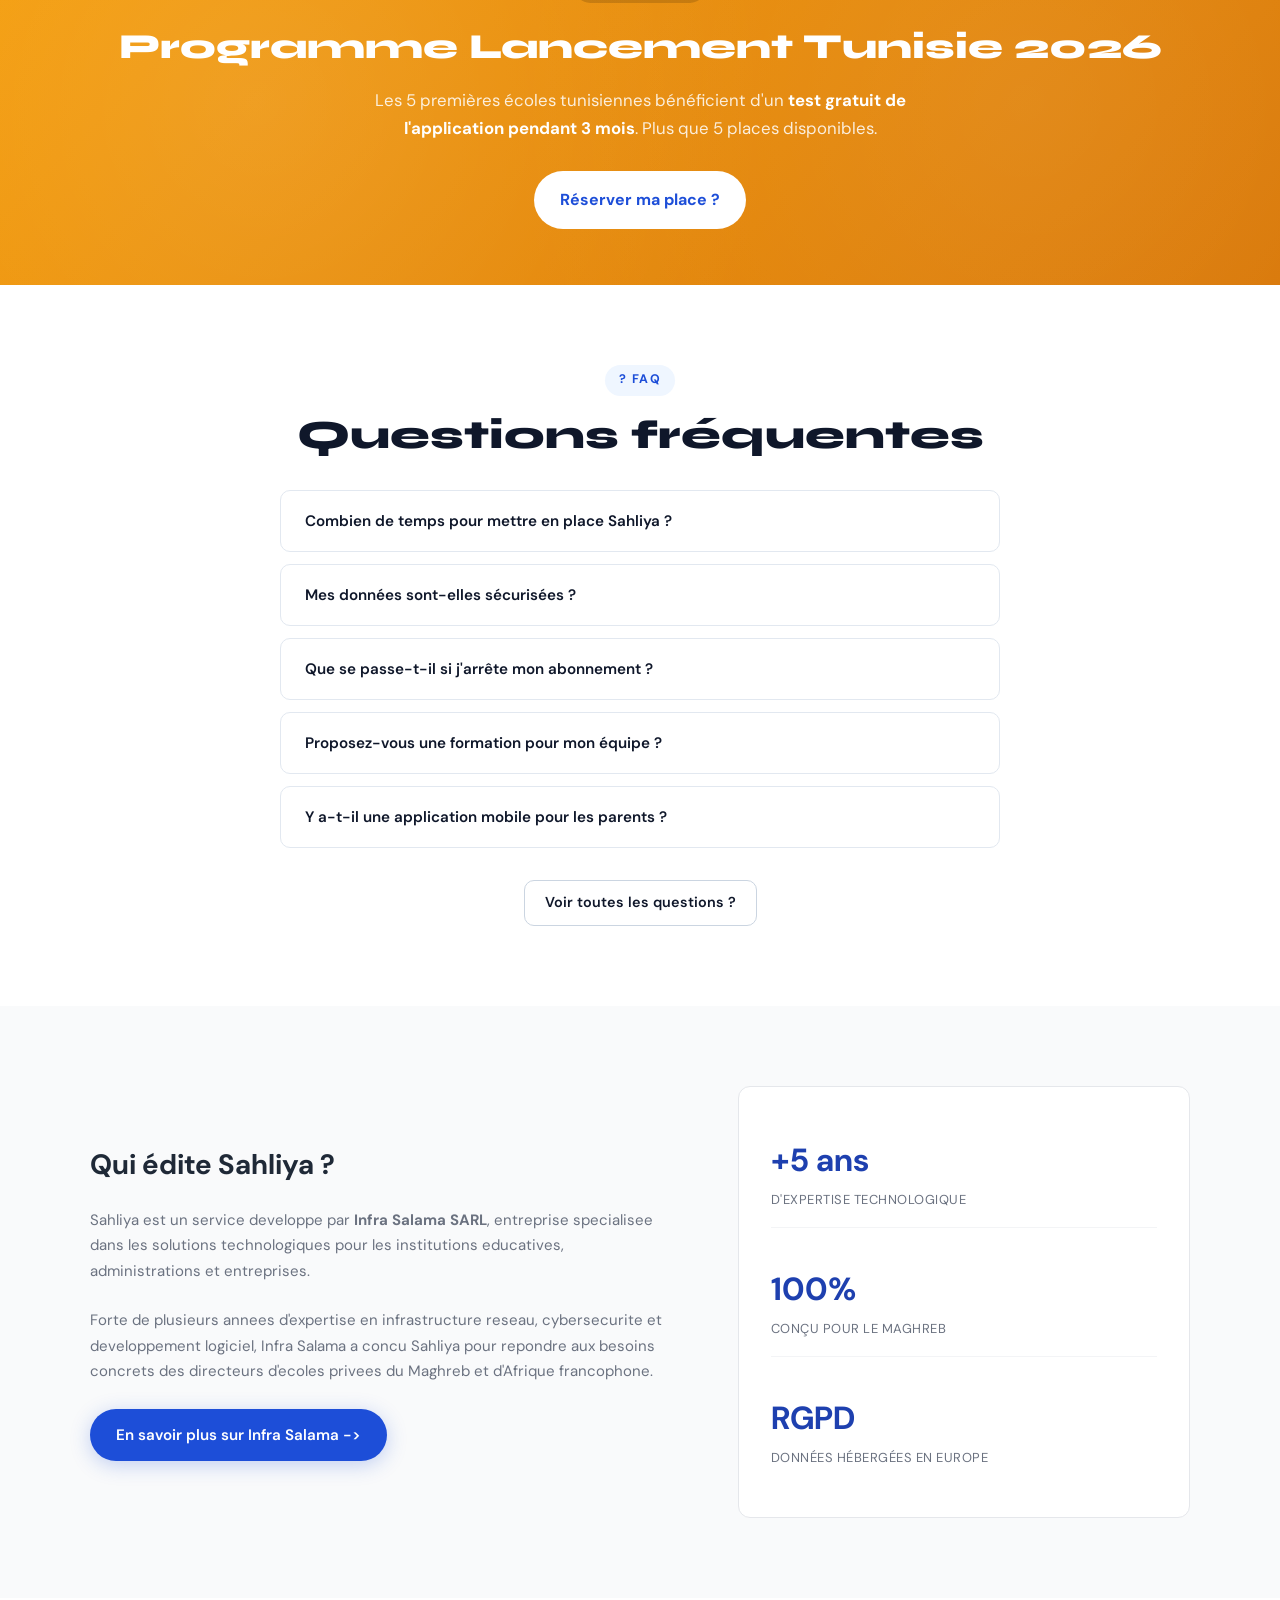
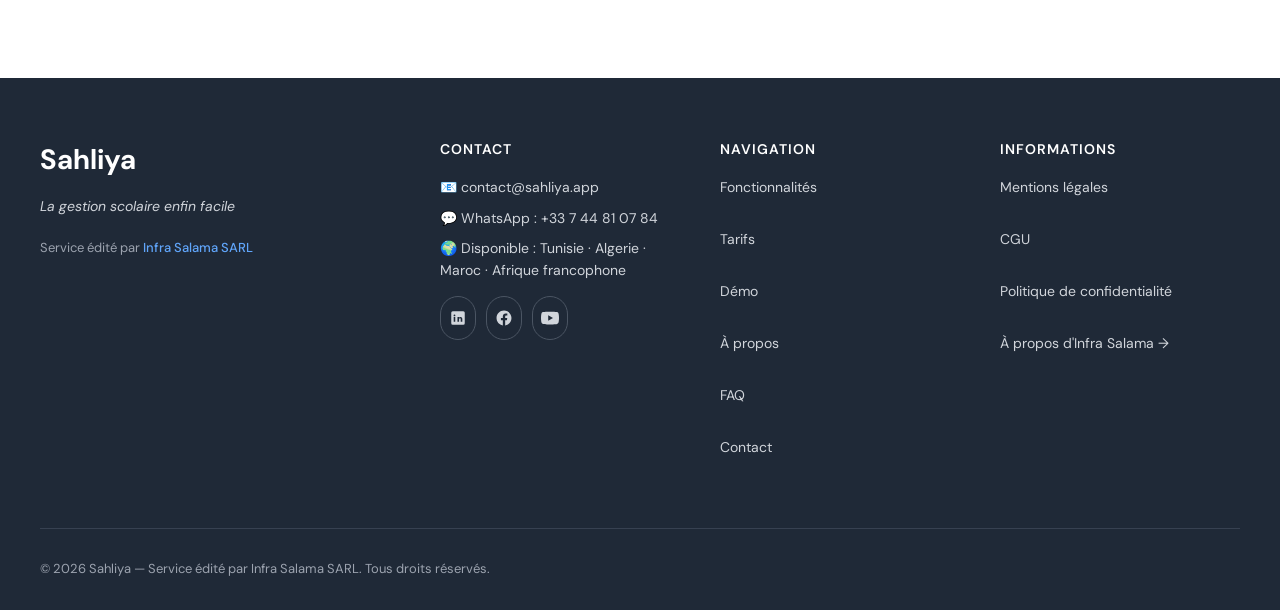
==== commit f56f9378: "Nettoie les symboles parasites et unifie l'offre de lancement sur le site. Supprime les points d'int" ====
--- a/index.html
+++ b/index.html
@@ -1,449 +1,15 @@
-<!DOCTYPE html>
-<html lang="fr">
-<head>
-  <meta charset="UTF-8">
-  <meta name="viewport" content="width=device-width, initial-scale=1.0">
-  <title>Sahliya — Plateforme de gestion scolaire pour les écoles privées du Maghreb</title>
-  <meta name="description" content="Sahliya est la plateforme SaaS moderne de gestion scolaire pour les écoles privées de Tunisie, Algérie et Afrique francophone. Notes, présences, communication parents, emplois du temps — tout en un.">
-  <meta property="og:title" content="Sahliya — La gestion scolaire enfin facile">
-  <meta property="og:description" content="Notes, bulletins, présences, communication parents, emplois du temps — tout en un outil simple et sécurisé.">
-  <meta property="og:image" content="img/og-image.png">
-  <meta property="og:type" content="website">
-  <meta name="twitter:card" content="summary_large_image">
-  <link rel="icon" href="img/favicon.ico">
-  <link rel="preconnect" href="https://fonts.googleapis.com">
-  <link rel="preconnect" href="https://fonts.gstatic.com" crossorigin>
-  <link href="https://fonts.googleapis.com/css2?family=Syne:wght@700;800&family=DM+Sans:ital,wght@0,400;0,500;0,600;0,700;1,400&display=swap" rel="stylesheet">
-  <link rel="stylesheet" href="css/style.css?v=20260429-2">
-  <link rel="stylesheet" href="css/responsive.css?v=20260429-2">
-</head>
-<body>
-
-<!-- ============================================================ NAVBAR -->
-<header class="navbar" id="navbar">
-  <div class="container">
-    <div class="navbar__inner">
-      <a href="index.html" class="navbar__logo" aria-label="Sahliya — Accueil">
-        <div class="navbar__logo-icon"><img src="img/logo2d-sahliya.jpg" alt="Logo Sahliya" loading="lazy"></div>
-        <span class="navbar__logo-text">Sahliya</span>
-      </a>
-      <nav class="navbar__nav" aria-label="Navigation principale">
-        <a href="index.html" class="active">Accueil</a>
-        <a href="fonctionnalites.html">Fonctionnalités</a>
-        <a href="tarifs.html">Tarifs</a>
-        <a href="apropos.html">À propos</a>
-        <a href="faq.html">FAQ</a>
-        <a href="contact.html">Contact</a>
-      </nav>
-      <div class="navbar__actions">
-        <a href="demo.html" class="btn btn-primary">Demander une démo</a>
-      </div>
-      <button class="navbar__burger" id="burgerBtn" aria-label="Menu" aria-expanded="false">
-        <span></span><span></span><span></span>
-      </button>
-    </div>
-  </div>
-  <nav class="navbar__mobile" id="mobileMenu" aria-label="Menu mobile">
-    <a href="index.html">Accueil</a>
-    <a href="fonctionnalites.html">Fonctionnalités</a>
-    <a href="tarifs.html">Tarifs</a>
-    <a href="apropos.html">À propos</a>
-        <a href="faq.html">FAQ</a>
-    <a href="contact.html">Contact</a>
-    <a href="demo.html" class="btn btn-primary">Demander une démo</a>
-  </nav>
-</header>
-
-<!-- ============================================================ HERO -->
-<section class="hero">
-  <div class="container">
-    <div class="hero__inner">
-      <div class="hero__content">
-        <div class="hero__badge">?? Programme Lancement Tunisie 2026</div>
-        <h1 class="hero__title">Sahliya — La gestion scolaire enfin facile</h1>
-        <p class="hero__subtitle">Notes, bulletins, présences, communication parents et emplois du temps : tout est centralisé dans un seul outil simple, clair et rapide. Conçue pour les écoles privées du Maghreb et de l'Afrique francophone.</p>
-        <div class="hero__actions">
-          <a href="demo.html" class="btn btn-primary btn-lg">?? Demander une démo gratuite</a>
-          <a href="tarifs.html" class="btn btn-outline btn-lg" style="border-color:rgba(255,255,255,.25);color:rgba(255,255,255,.85);">Voir la grille tarifaire</a>
-        </div>
-        <div class="hero__trust">
-          <div class="hero__trust-dots">
-            <div class="hero__trust-dot">M</div>
-            <div class="hero__trust-dot">S</div>
-            <div class="hero__trust-dot">A</div>
-          </div>
-          <span>Déjà utilisé par des directeurs d'écoles en Tunisie, Algérie &amp; Maroc</span>
-        </div>
-      </div>
-      <div class="hero__visual">
-        <div class="hero__dashboard">
-          <div class="hero__dashboard-header">
-            <div class="hero__dashboard-dot" style="background:#ef4444"></div>
-            <div class="hero__dashboard-dot" style="background:#f59e0b"></div>
-            <div class="hero__dashboard-dot" style="background:#10b981"></div>
-            <div class="hero__dashboard-bar"></div>
-          </div>
-          <div class="hero__stats-grid">
-            <div class="hero__stat-card">
-              <div class="hero__stat-value">347</div>
-              <div class="hero__stat-label">Élèves</div>
-            </div>
-            <div class="hero__stat-card">
-              <div class="hero__stat-value">98%</div>
-              <div class="hero__stat-label">Présence</div>
-            </div>
-            <div class="hero__stat-card">
-              <div class="hero__stat-value">14.2</div>
-              <div class="hero__stat-label">Moy. classe</div>
-            </div>
-          </div>
-          <div class="hero__chart-bar-group" aria-hidden="true">
-            <div class="hero__bar" style="height:45%"></div>
-            <div class="hero__bar" style="height:60%"></div>
-            <div class="hero__bar" style="height:35%"></div>
-            <div class="hero__bar" style="height:75%"></div>
-            <div class="hero__bar" style="height:55%"></div>
-            <div class="hero__bar" style="height:85%"></div>
-            <div class="hero__bar" style="height:50%"></div>
-            <div class="hero__bar" style="height:70%"></div>
-            <div class="hero__bar" style="height:40%"></div>
-          </div>
-        </div>
-      </div>
-    </div>
-  </div>
-</section>
-
-<!-- ============================================================ VIDÉO -->
-<section class="video-section">
-  <div class="container">
-    <div class="text-center reveal">
-      <div class="section-label">??? Présentation</div>
-      <h2 class="section-title">Découvrez Sahliya en 3 minutes</h2>
-      <p class="section-subtitle">Une démonstration rapide pour voir comment Sahliya transforme la gestion quotidienne de votre école.</p>
-    </div>
-    <div class="video-wrapper reveal">
-      <!-- Remplacez src par le chemin de votre vidéo -->
-      <video controls preload="none" poster="img/demo-poster.jpg" aria-label="Vidéo de présentation Sahliya">
-        <source src="video/pub-sahliya-vendable-v3.mp4" type="video/mp4">
+<!DOCTYPE html><html lang="fr"><head><meta charset="UTF-8"><meta name="viewport" content="width=device-width, initial-scale=1.0"><title>Sahliya — Plateforme de gestion scolaire pour les écoles privées du Maghreb</title><meta name="description" content="Sahliya est la plateforme SaaS moderne de gestion scolaire pour les écoles privées de Tunisie, Algérie et Afrique francophone. Notes, présences, communication parents, emplois du temps — tout en un."><meta property="og:title" content="Sahliya — La gestion scolaire enfin facile"><meta property="og:description" content="Notes, bulletins, présences, communication parents, emplois du temps — tout en un outil simple et sécurisé."><meta property="og:image" content="img/og-image.png"><meta property="og:type" content="website"><meta name="twitter:card" content="summary_large_image"><link rel="icon" href="img/favicon.ico"><link rel="preconnect" href="https://fonts.googleapis.com"><link rel="preconnect" href="https://fonts.gstatic.com" crossorigin><link href="https://fonts.googleapis.com/css2?family=Syne:wght@700;800&family=DM+Sans:ital,wght@0,400;0,500;0,600;0,700;1,400&display=swap" rel="stylesheet"><link rel="stylesheet" href="css/style.css?v=20260429-2"><link rel="stylesheet" href="css/responsive.css?v=20260429-2"></head><body><!-- ============================================================ NAVBAR --><header class="navbar" id="navbar"><div class="container"><div class="navbar__inner"><a href="index.html" class="navbar__logo" aria-label="Sahliya — Accueil"><div class="navbar__logo-icon"><img src="img/logo2d-sahliya.jpg" alt="Logo Sahliya" loading="lazy"></div><span class="navbar__logo-text">Sahliya</span></a><nav class="navbar__nav" aria-label="Navigation principale"><a href="index.html" class="active">Accueil</a><a href="fonctionnalites.html">Fonctionnalités</a><a href="tarifs.html">Tarifs</a><a href="apropos.html">À propos</a><a href="faq.html">FAQ</a><a href="contact.html">Contact</a></nav><div class="navbar__actions"><a href="demo.html" class="btn btn-primary">Demander une démo</a></div><button class="navbar__burger" id="burgerBtn" aria-label="Menu" aria-expanded="false"><span></span><span></span><span></span></button></div></div><nav class="navbar__mobile" id="mobileMenu" aria-label="Menu mobile"><a href="index.html">Accueil</a><a href="fonctionnalites.html">Fonctionnalités</a><a href="tarifs.html">Tarifs</a><a href="apropos.html">À propos</a><a href="faq.html">FAQ</a><a href="contact.html">Contact</a><a href="demo.html" class="btn btn-primary">Demander une démo</a></nav></header><!-- ============================================================ HERO --><section class="hero"><div class="container"><div class="hero__inner"><div class="hero__content"><div class="hero__badge">Programme Lancement Tunisie 2026</div><h1 class="hero__title">Sahliya — La gestion scolaire enfin facile</h1><p class="hero__subtitle">Notes, bulletins, présences, communication parents et emplois du temps : tout est centralisé dans un seul outil simple, clair et rapide. Conçue pour les écoles privées du Maghreb et de l'Afrique francophone.</p><div class="hero__actions"><a href="demo.html" class="btn btn-primary btn-lg">Demander une démo gratuite</a><a href="tarifs.html" class="btn btn-outline btn-lg" style="border-color:rgba(255,255,255,.25);color:rgba(255,255,255,.85);">Voir la grille tarifaire</a></div><div class="hero__trust"><div class="hero__trust-dots"><div class="hero__trust-dot">M</div><div class="hero__trust-dot">S</div><div class="hero__trust-dot">A</div></div><span>Déjà utilisé par des directeurs d'écoles en Tunisie, Algérie &amp; Maroc</span></div></div><div class="hero__visual"><div class="hero__dashboard"><div class="hero__dashboard-header"><div class="hero__dashboard-dot" style="background:#ef4444"></div><div class="hero__dashboard-dot" style="background:#f59e0b"></div><div class="hero__dashboard-dot" style="background:#10b981"></div><div class="hero__dashboard-bar"></div></div><div class="hero__stats-grid"><div class="hero__stat-card"><div class="hero__stat-value">347</div><div class="hero__stat-label">Élèves</div></div><div class="hero__stat-card"><div class="hero__stat-value">98%</div><div class="hero__stat-label">Présence</div></div><div class="hero__stat-card"><div class="hero__stat-value">14.2</div><div class="hero__stat-label">Moy. classe</div></div></div><div class="hero__chart-bar-group" aria-hidden="true"><div class="hero__bar" style="height:45%"></div><div class="hero__bar" style="height:60%"></div><div class="hero__bar" style="height:35%"></div><div class="hero__bar" style="height:75%"></div><div class="hero__bar" style="height:55%"></div><div class="hero__bar" style="height:85%"></div><div class="hero__bar" style="height:50%"></div><div class="hero__bar" style="height:70%"></div><div class="hero__bar" style="height:40%"></div></div></div></div></div></div></section><!-- ============================================================ VIDÉO --><section class="video-section"><div class="container"><div class="text-center reveal"><div class="section-label">Présentation</div><h2 class="section-title">Découvrez Sahliya en 3 minutes</h2><p class="section-subtitle">Une démonstration rapide pour voir comment Sahliya transforme la gestion quotidienne de votre école.</p></div><div class="video-wrapper reveal"><!-- Remplacez src par le chemin de votre vidéo --><video controls preload="none" poster="img/demo-poster.jpg" aria-label="Vidéo de présentation Sahliya"><source src="video/pub-sahliya-vendable-v3.mp4" type="video/mp4">
         Votre navigateur ne supporte pas la lecture vidéo.
-      </video>
-      <!-- Overlay de clic pour lancer la lecture -->
-      <div class="video-placeholder" id="videoPlaceholder">
-        <div class="video-play-btn" aria-label="Lire la vidéo">?</div>
-        <p style="font-size:.9rem;color:rgba(255,255,255,.7)">Cliquer pour lire la vidéo</p>
-      </div>
-    </div>
-    <div class="text-center reveal">
-      <a href="demo.html" class="btn btn-primary btn-lg">Demander une démo personnalisée</a>
-    </div>
-  </div>
-</section>
-
-<!-- ============================================================ POUR QUI -->
-<section class="section section--light">
-  <div class="container">
-    <div class="text-center reveal">
-      <div class="section-label">?? Notre marché</div>
-      <h2 class="section-title">Conçu pour les écoles privées de Tunisie, Algérie, Maroc et Afrique francophone</h2>
-      <p class="section-subtitle">Que vous gériez une école primaire de 80 élèves à Sousse, un collège de 400 élèves à Tunis, ou un groupe scolaire multi-établissements à Sfax — Sahliya s'adapte à votre structure.</p>
-    </div>
-    <div class="pourqui__grid">
-      <div class="pourqui__card reveal reveal-delay-1">
-        <div class="pourqui__icon">??</div>
-        <h3>Petites écoles (50–200 élèves)</h3>
-        <p>Solution clé en main, sans équipe IT. Opérationnel en quelques heures. Plan Starter à partir de 199 TND/mois.</p>
-      </div>
-      <div class="pourqui__card reveal reveal-delay-2">
-        <div class="pourqui__icon">???</div>
-        <h3>Écoles moyennes (200–600 élèves)</h3>
-        <p>Gestion multi-classes, multi-niveaux. Emplois du temps automatisés. Messagerie parents intégrée. Plan Pro.</p>
-      </div>
-      <div class="pourqui__card reveal reveal-delay-3">
-        <div class="pourqui__icon">???</div>
-        <h3>Groupes scolaires multi-établissements</h3>
-        <p>Dashboard consolidé. Branding personnalisé par établissement. Comptes illimités. Plan Premium.</p>
-      </div>
-    </div>
-    <div style="margin-top:1.5rem;background:var(--bg-white);border:1px solid var(--border-light);border-radius:var(--radius-lg);padding:1.5rem;display:flex;flex-wrap:wrap;gap:1.5rem;align-items:center;justify-content:center" class="reveal market-tags">
-      <span style="font-size:.875rem;color:var(--text-secondary)">? Disponible en <strong>français</strong> et <strong>arabe</strong></span>
-      <span style="color:var(--border-medium)">|</span>
-      <span style="font-size:.875rem;color:var(--text-secondary)">? Calendrier scolaire <strong>local</strong></span>
-      <span style="color:var(--border-medium)">|</span>
-      <span style="font-size:.875rem;color:var(--text-secondary)">? Devises <strong>TND · DZD · MAD</strong></span>
-      <span style="color:var(--border-medium)">|</span>
-      <span style="font-size:.875rem;color:var(--text-secondary)">? Support <strong>WhatsApp</strong></span>
-    </div>
-  </div>
-</section>
-
-<!-- ============================================================ BÉNÉFICES -->
-<section class="section">
-  <div class="container">
-    <div class="reveal">
-      <div class="section-label">?? Pourquoi Sahliya</div>
-      <h2 class="section-title">4 raisons de choisir Sahliya</h2>
-    </div>
-    <div class="benefits__grid">
-      <div class="benefit-card reveal reveal-delay-1">
-        <div class="benefit-icon">??</div>
-        <div>
-          <h3>Gagnez 10h/semaine de gestion administrative</h3>
-          <p>Plus besoin de SMS aux parents, d'appels téléphoniques pour les notes ou de papiers perdus. Sahliya automatise tout ce qui peut l'être.</p>
-        </div>
-      </div>
-      <div class="benefit-card reveal reveal-delay-2">
-        <div class="benefit-icon">??</div>
-        <div>
-          <h3>Vos parents enfin satisfaits</h3>
-          <p>Ils consultent les notes, devoirs et absences de leur enfant en temps réel depuis leur téléphone. Fini les malentendus et les frustrations.</p>
-        </div>
-      </div>
-      <div class="benefit-card reveal reveal-delay-3">
-        <div class="benefit-icon">??</div>
-        <div>
-          <h3>100% sécurisé</h3>
-          <p>Données hébergées en Europe, conformité RGPD, sauvegardes quotidiennes. Vos données ne sortent jamais de l'environnement protégé.</p>
-        </div>
-      </div>
-      <div class="benefit-card reveal reveal-delay-4">
-        <div class="benefit-icon">??</div>
-        <div>
-          <h3>À partir de 199 TND/mois</h3>
-          <p>Sans frais d'installation. Sans engagement caché. Vous pouvez arrêter à tout moment. Un prix juste pour toutes les tailles d'écoles.</p>
-        </div>
-      </div>
-    </div>
-  </div>
-</section>
-
-<!-- ============================================================ FONCTIONNALITÉS -->
-<section class="section section--light">
-  <div class="container">
-    <div class="text-center reveal">
-      <div class="section-label">?? Fonctionnalités</div>
-      <h2 class="section-title">Tout ce dont votre école a besoin</h2>
-      <p class="section-subtitle">Toutes les fonctionnalités sont incluses dans tous les plans. Aucune fonctionnalité cachée derrière un plan supérieur.</p>
-    </div>
-    <div class="features__grid">
-      <div class="feature-tile reveal reveal-delay-1">
-        <div class="feature-tile__icon">??</div>
-        <h3>Notes &amp; Bulletins automatiques</h3>
-        <p>Saisie des notes en ligne, calcul automatique des moyennes, génération des bulletins en PDF.</p>
-      </div>
-      <div class="feature-tile reveal reveal-delay-2">
-        <div class="feature-tile__icon">?</div>
-        <h3>Suivi des présences &amp; retards</h3>
-        <p>Appel rapide par smartphone, notification automatique aux parents en cas d'absence.</p>
-      </div>
-      <div class="feature-tile reveal reveal-delay-3">
-        <div class="feature-tile__icon">??</div>
-        <h3>Messagerie école-parents</h3>
-        <p>Canal sécurisé entre professeurs et parents. Pas besoin de WhatsApp personnel.</p>
-      </div>
-      <div class="feature-tile reveal reveal-delay-1">
-        <div class="feature-tile__icon">??</div>
-        <h3>Emplois du temps intelligents</h3>
-        <p>Génération automatique, gestion des salles et des remplacements en quelques clics.</p>
-      </div>
-      <div class="feature-tile reveal reveal-delay-2">
-        <div class="feature-tile__icon">??</div>
-        <h3>Suivi paiement scolarité</h3>
-        <p>Tableau de bord des paiements, relances automatiques, historique par élève.</p>
-      </div>
-      <div class="feature-tile reveal reveal-delay-3">
-        <div class="feature-tile__icon">??</div>
-        <h3>Dashboards directeur</h3>
-        <p>Vue globale en temps réel : présences, moyennes, paiements, alertes importantes.</p>
-      </div>
-    </div>
-    <div class="text-center" style="margin-top:2.5rem">
-      <a href="fonctionnalites.html" class="btn btn-secondary">Voir toutes les fonctionnalités ?</a>
-    </div>
-  </div>
-</section>
-
-<!-- ============================================================ TÉMOIGNAGES -->
-<section class="testimonials">
-  <div class="container">
-    <div class="text-center reveal">
-      <div class="section-label">?? Témoignages</div>
-      <h2 class="section-title">Ce que disent nos utilisateurs</h2>
-    </div>
-    <div class="testimonials__grid">
-      <div class="testimonial-card reveal reveal-delay-1">
-        <div class="testimonial-card__stars">?????</div>
-        <p class="testimonial-card__quote">"L'interface est très simple, même pour ceux qui ne sont pas à l'aise avec l'informatique. Le suivi des notes et des présences en un clic nous fait gagner beaucoup de temps."</p>
-        <div class="testimonial-card__author">
-          <div class="testimonial-card__avatar">
-            <img src="img/avatar-1.png" alt="Avatar Mme S." loading="lazy" onerror="this.style.display='none';this.nextSibling.style.display='flex'">
-            <span style="display:none">MS</span>
-          </div>
-          <div>
-            <div class="testimonial-card__name">Mme S.</div>
-            <div class="testimonial-card__role">Professeure principale — Tunis</div>
-          </div>
-        </div>
-      </div>
-      <div class="testimonial-card reveal reveal-delay-2">
-        <div class="testimonial-card__stars">?????</div>
-        <p class="testimonial-card__quote">"Enfin une application où je reçois les absences et les notes de mon enfant en temps réel. La communication avec l'école est beaucoup plus fluide."</p>
-        <div class="testimonial-card__author">
-          <div class="testimonial-card__avatar">
-            <img src="img/avatar-2.png" alt="Avatar parent d'élève" loading="lazy" onerror="this.style.display='none';this.nextSibling.style.display='flex'">
-            <span style="display:none">PE</span>
-          </div>
-          <div>
-            <div class="testimonial-card__name">M. K.</div>
-            <div class="testimonial-card__role">Parent d'élève — Sfax</div>
-          </div>
-        </div>
-      </div>
-      <div class="testimonial-card reveal reveal-delay-3">
-        <div class="testimonial-card__stars">?????</div>
-        <p class="testimonial-card__quote">"Le déploiement a été rapide et l'équipe est très réactive. Je recommande à toute école qui veut moderniser sa gestion sans s'y perdre."</p>
-        <div class="testimonial-card__author">
-          <div class="testimonial-card__avatar">
-            <img src="img/avatar-3.png" alt="Avatar directeur" loading="lazy" onerror="this.style.display='none';this.nextSibling.style.display='flex'">
-            <span style="display:none">DK</span>
-          </div>
-          <div>
-            <div class="testimonial-card__name">M. Directeur</div>
-            <div class="testimonial-card__role">Directeur d'école privée — Sousse</div>
-          </div>
-        </div>
-      </div>
-    </div>
-  </div>
-</section>
-
-<!-- ============================================================ BANNER LANCEMENT -->
-<section class="launch-banner">
-  <div class="container">
-    <div class="launch-banner__inner reveal">
-      <div class="launch-banner__badge">Offre limitée</div>
-      <h2>?? Programme Lancement Tunisie 2026</h2>
-      <p>Les 5 premières écoles tunisiennes qui rejoignent Sahliya bénéficient de <strong>-40% à vie</strong> sur leur abonnement, plus <strong>30 jours d'essai gratuit</strong>. Plus que 5 places disponibles.</p>
-      <a href="demo.html" class="btn btn-white btn-lg">Réserver ma place ?</a>
-    </div>
-  </div>
-</section>
-
-<!-- ============================================================ FAQ COURTE -->
-<section class="section">
-  <div class="container">
-    <div class="text-center reveal">
-      <div class="section-label">? FAQ</div>
-      <h2 class="section-title">Questions fréquentes</h2>
-    </div>
-    <div style="max-width:720px;margin:0 auto">
-      <div class="faq-list">
-        <div class="faq-item">
-          <button class="faq-question" aria-expanded="false">
+      </video><!-- Overlay de clic pour lancer la lecture --><div class="video-placeholder" id="videoPlaceholder"><div class="video-play-btn" aria-label="Lire la vidéo"></div><p style="font-size:.9rem;color:rgba(255,255,255,.7)">Cliquer pour lire la vidéo</p></div></div><div class="text-center reveal"><a href="demo.html" class="btn btn-primary btn-lg">Demander une démo personnalisée</a></div></div></section><!-- ============================================================ POUR QUI --><section class="section section--light"><div class="container"><div class="text-center reveal"><div class="section-label">Notre marché</div><h2 class="section-title">Conçu pour les écoles privées de Tunisie, Algérie, Maroc et Afrique francophone</h2><p class="section-subtitle">Que vous gériez une école primaire de 80 élèves à Sousse, un collège de 400 élèves à Tunis, ou un groupe scolaire multi-établissements à Sfax — Sahliya s'adapte à votre structure.</p></div><div class="pourqui__grid"><div class="pourqui__card reveal reveal-delay-1"><div class="pourqui__icon"></div><h3>Petites écoles (50–200 élèves)</h3><p>Solution clé en main, sans équipe IT. Opérationnel en quelques heures. Plan Starter à partir de 199 TND/mois.</p></div><div class="pourqui__card reveal reveal-delay-2"><div class="pourqui__icon"></div><h3>Écoles moyennes (200–600 élèves)</h3><p>Gestion multi-classes, multi-niveaux. Emplois du temps automatisés. Messagerie parents intégrée. Plan Pro.</p></div><div class="pourqui__card reveal reveal-delay-3"><div class="pourqui__icon"></div><h3>Groupes scolaires multi-établissements</h3><p>Dashboard consolidé. Branding personnalisé par établissement. Comptes illimités. Plan Premium.</p></div></div><div style="margin-top:1.5rem;background:var(--bg-white);border:1px solid var(--border-light);border-radius:var(--radius-lg);padding:1.5rem;display:flex;flex-wrap:wrap;gap:1.5rem;align-items:center;justify-content:center" class="reveal market-tags"><span style="font-size:.875rem;color:var(--text-secondary)">? Disponible en <strong>français</strong> et <strong>arabe</strong></span><span style="color:var(--border-medium)">|</span><span style="font-size:.875rem;color:var(--text-secondary)">? Calendrier scolaire <strong>local</strong></span><span style="color:var(--border-medium)">|</span><span style="font-size:.875rem;color:var(--text-secondary)">? Devises <strong>TND · DZD · MAD</strong></span><span style="color:var(--border-medium)">|</span><span style="font-size:.875rem;color:var(--text-secondary)">? Support <strong>WhatsApp</strong></span></div></div></section><!-- ============================================================ BÉNÉFICES --><section class="section"><div class="container"><div class="reveal"><div class="section-label">Pourquoi Sahliya</div><h2 class="section-title">4 raisons de choisir Sahliya</h2></div><div class="benefits__grid"><div class="benefit-card reveal reveal-delay-1"><div class="benefit-icon"></div><div><h3>Gagnez 10h/semaine de gestion administrative</h3><p>Plus besoin de SMS aux parents, d'appels téléphoniques pour les notes ou de papiers perdus. Sahliya automatise tout ce qui peut l'être.</p></div></div><div class="benefit-card reveal reveal-delay-2"><div class="benefit-icon"></div><div><h3>Vos parents enfin satisfaits</h3><p>Ils consultent les notes, devoirs et absences de leur enfant en temps réel depuis leur téléphone. Fini les malentendus et les frustrations.</p></div></div><div class="benefit-card reveal reveal-delay-3"><div class="benefit-icon"></div><div><h3>100% sécurisé</h3><p>Données hébergées en Europe, conformité RGPD, sauvegardes quotidiennes. Vos données ne sortent jamais de l'environnement protégé.</p></div></div><div class="benefit-card reveal reveal-delay-4"><div class="benefit-icon"></div><div><h3>À partir de 199 TND/mois</h3><p>Sans frais d'installation. Sans engagement caché. Vous pouvez arrêter à tout moment. Un prix juste pour toutes les tailles d'écoles.</p></div></div></div></div></section><!-- ============================================================ FONCTIONNALITÉS --><section class="section section--light"><div class="container"><div class="text-center reveal"><div class="section-label">Fonctionnalités</div><h2 class="section-title">Tout ce dont votre école a besoin</h2><p class="section-subtitle">Toutes les fonctionnalités sont incluses dans tous les plans. Aucune fonctionnalité cachée derrière un plan supérieur.</p></div><div class="features__grid"><div class="feature-tile reveal reveal-delay-1"><div class="feature-tile__icon"></div><h3>Notes &amp; Bulletins automatiques</h3><p>Saisie des notes en ligne, calcul automatique des moyennes, génération des bulletins en PDF.</p></div><div class="feature-tile reveal reveal-delay-2"><div class="feature-tile__icon"></div><h3>Suivi des présences &amp; retards</h3><p>Appel rapide par smartphone, notification automatique aux parents en cas d'absence.</p></div><div class="feature-tile reveal reveal-delay-3"><div class="feature-tile__icon"></div><h3>Messagerie école-parents</h3><p>Canal sécurisé entre professeurs et parents. Pas besoin de WhatsApp personnel.</p></div><div class="feature-tile reveal reveal-delay-1"><div class="feature-tile__icon"></div><h3>Emplois du temps intelligents</h3><p>Génération automatique, gestion des salles et des remplacements en quelques clics.</p></div><div class="feature-tile reveal reveal-delay-2"><div class="feature-tile__icon"></div><h3>Suivi paiement scolarité</h3><p>Tableau de bord des paiements, relances automatiques, historique par élève.</p></div><div class="feature-tile reveal reveal-delay-3"><div class="feature-tile__icon"></div><h3>Dashboards directeur</h3><p>Vue globale en temps réel : présences, moyennes, paiements, alertes importantes.</p></div></div><div class="text-center" style="margin-top:2.5rem"><a href="fonctionnalites.html" class="btn btn-secondary">Voir toutes les fonctionnalités ?</a></div></div></section><!-- ============================================================ TÉMOIGNAGES --><section class="testimonials"><div class="container"><div class="text-center reveal"><div class="section-label">Témoignages</div><h2 class="section-title">Ce que disent nos utilisateurs</h2></div><div class="testimonials__grid"><div class="testimonial-card reveal reveal-delay-1"><div class="testimonial-card__stars"></div><p class="testimonial-card__quote">"L'interface est très simple, même pour ceux qui ne sont pas à l'aise avec l'informatique. Le suivi des notes et des présences en un clic nous fait gagner beaucoup de temps."</p><div class="testimonial-card__author"><div class="testimonial-card__avatar"><img src="img/avatar-1.png" alt="Avatar Mme S." loading="lazy" onerror="this.style.display='none';this.nextSibling.style.display='flex'"><span style="display:none">MS</span></div><div><div class="testimonial-card__name">Mme S.</div><div class="testimonial-card__role">Professeure principale — Tunis</div></div></div></div><div class="testimonial-card reveal reveal-delay-2"><div class="testimonial-card__stars"></div><p class="testimonial-card__quote">"Enfin une application où je reçois les absences et les notes de mon enfant en temps réel. La communication avec l'école est beaucoup plus fluide."</p><div class="testimonial-card__author"><div class="testimonial-card__avatar"><img src="img/avatar-2.png" alt="Avatar parent d'élève" loading="lazy" onerror="this.style.display='none';this.nextSibling.style.display='flex'"><span style="display:none">PE</span></div><div><div class="testimonial-card__name">M. K.</div><div class="testimonial-card__role">Parent d'élève — Sfax</div></div></div></div><div class="testimonial-card reveal reveal-delay-3"><div class="testimonial-card__stars"></div><p class="testimonial-card__quote">"Le déploiement a été rapide et l'équipe est très réactive. Je recommande à toute école qui veut moderniser sa gestion sans s'y perdre."</p><div class="testimonial-card__author"><div class="testimonial-card__avatar"><img src="img/avatar-3.png" alt="Avatar directeur" loading="lazy" onerror="this.style.display='none';this.nextSibling.style.display='flex'"><span style="display:none">DK</span></div><div><div class="testimonial-card__name">M. Directeur</div><div class="testimonial-card__role">Directeur d'école privée — Sousse</div></div></div></div></div></div></section><!-- ============================================================ BANNER LANCEMENT --><section class="launch-banner"><div class="container"><div class="launch-banner__inner reveal"><div class="launch-banner__badge">Offre limitée</div><h2>Programme Lancement Tunisie 2026</h2><p>Les 5 premières écoles tunisiennes bénéficient d'un <strong>test gratuit de l'application pendant 3 mois</strong>. Plus que 5 places disponibles.</p><a href="demo.html" class="btn btn-white btn-lg">Réserver ma place ?</a></div></div></section><!-- ============================================================ FAQ COURTE --><section class="section"><div class="container"><div class="text-center reveal"><div class="section-label">? FAQ</div><h2 class="section-title">Questions fréquentes</h2></div><div style="max-width:720px;margin:0 auto"><div class="faq-list"><div class="faq-item"><button class="faq-question" aria-expanded="false">
             Combien de temps pour mettre en place Sahliya ?
-            <span class="faq-chevron">?</span>
-          </button>
-          <div class="faq-answer"><div class="faq-answer-inner"><p>En général, 2 à 5 jours ouvrables suffisent pour un déploiement complet. Notre équipe vous accompagne à chaque étape : configuration initiale, import des données, formation de votre équipe. Pour les établissements de moins de 200 élèves, nous visons souvent 48h.</p></div></div>
-        </div>
-        <div class="faq-item">
-          <button class="faq-question" aria-expanded="false">
+            <span class="faq-chevron"></span></button><div class="faq-answer"><div class="faq-answer-inner"><p>En général, 2 à 5 jours ouvrables suffisent pour un déploiement complet. Notre équipe vous accompagne à chaque étape : configuration initiale, import des données, formation de votre équipe. Pour les établissements de moins de 200 élèves, nous visons souvent 48h.</p></div></div></div><div class="faq-item"><button class="faq-question" aria-expanded="false">
             Mes données sont-elles sécurisées ?
-            <span class="faq-chevron">?</span>
-          </button>
-          <div class="faq-answer"><div class="faq-answer-inner"><p>Absolument. Les données sont hébergées sur des serveurs européens (conformes RGPD), chiffrées en transit et au repos, sauvegardées quotidiennement. Vos données vous appartiennent à 100% et vous pouvez les exporter à tout moment.</p></div></div>
-        </div>
-        <div class="faq-item">
-          <button class="faq-question" aria-expanded="false">
+            <span class="faq-chevron"></span></button><div class="faq-answer"><div class="faq-answer-inner"><p>Absolument. Les données sont hébergées sur des serveurs européens (conformes RGPD), chiffrées en transit et au repos, sauvegardées quotidiennement. Vos données vous appartiennent à 100% et vous pouvez les exporter à tout moment.</p></div></div></div><div class="faq-item"><button class="faq-question" aria-expanded="false">
             Que se passe-t-il si j'arrête mon abonnement ?
-            <span class="faq-chevron">?</span>
-          </button>
-          <div class="faq-answer"><div class="faq-answer-inner"><p>Vous pouvez résilier à tout moment, sans pénalité. Avant la résiliation, nous vous fournissons un export complet de toutes vos données (élèves, notes, présences, paiements) dans des formats standards (CSV, PDF). Rien n'est perdu.</p></div></div>
-        </div>
-        <div class="faq-item">
-          <button class="faq-question" aria-expanded="false">
+            <span class="faq-chevron"></span></button><div class="faq-answer"><div class="faq-answer-inner"><p>Vous pouvez résilier à tout moment, sans pénalité. Avant la résiliation, nous vous fournissons un export complet de toutes vos données (élèves, notes, présences, paiements) dans des formats standards (CSV, PDF). Rien n'est perdu.</p></div></div></div><div class="faq-item"><button class="faq-question" aria-expanded="false">
             Proposez-vous une formation pour mon équipe ?
-            <span class="faq-chevron">?</span>
-          </button>
-          <div class="faq-answer"><div class="faq-answer-inner"><p>Oui, la formation est incluse dans tous les plans. Nous organisons des sessions de formation en visio pour les directeurs, secrétaires et enseignants. Des tutoriels vidéo et une documentation en français et arabe sont également disponibles 24h/24.</p></div></div>
-        </div>
-        <div class="faq-item">
-          <button class="faq-question" aria-expanded="false">
+            <span class="faq-chevron"></span></button><div class="faq-answer"><div class="faq-answer-inner"><p>Oui, la formation est incluse dans tous les plans. Nous organisons des sessions de formation en visio pour les directeurs, secrétaires et enseignants. Des tutoriels vidéo et une documentation en français et arabe sont également disponibles 24h/24.</p></div></div></div><div class="faq-item"><button class="faq-question" aria-expanded="false">
             Y a-t-il une application mobile pour les parents ?
-            <span class="faq-chevron">?</span>
-          </button>
-          <div class="faq-answer"><div class="faq-answer-inner"><p>Oui, une application mobile native (iOS et Android) est disponible pour les parents. Gratuite pour eux, elle leur permet de consulter les notes, absences, devoirs et de communiquer avec l'école en temps réel.</p></div></div>
-        </div>
-      </div>
-      <div class="text-center" style="margin-top:2rem">
-        <a href="faq.html" class="btn btn-outline">Voir toutes les questions ?</a>
-      </div>
-    </div>
-  </div>
-</section>
-
-<section class="about-publisher">
-  <div class="container">
-    <div class="publisher-content">
-      <div class="publisher-text">
-        <h3>Qui édite Sahliya ?</h3>
-        <p class="publisher-lead">Sahliya est un service developpe par <strong>Infra Salama SARL</strong>, entreprise specialisee dans les solutions technologiques pour les institutions educatives, administrations et entreprises.</p>
-        <p>Forte de plusieurs annees d'expertise en infrastructure reseau, cybersecurite et developpement logiciel, Infra Salama a concu Sahliya pour repondre aux besoins concrets des directeurs d'ecoles privees du Maghreb et d'Afrique francophone.</p>
-        <a href="https://infrasalama.com" target="_blank" rel="noopener" class="btn btn-secondary">En savoir plus sur Infra Salama -></a>
-      </div>
-      <div class="publisher-visual"><div class="publisher-stats"><div class="stat-item"><span class="stat-number">+5 ans</span><span class="stat-label">D'expertise technologique</span></div><div class="stat-item"><span class="stat-number">100%</span><span class="stat-label">Conçu pour le Maghreb</span></div><div class="stat-item"><span class="stat-number">RGPD</span><span class="stat-label">Données hébergées en Europe</span></div></div></div>
-    </div>
-  </div>
-</section>
-
-<!-- ============================================================ FOOTER -->
-<footer>
-  <div class="footer-container">
-    <div class="footer-brand">
-      <h3>Sahliya</h3>
-      <p class="footer-tagline">La gestion scolaire enfin facile</p>
-      <p class="footer-edited">Service édité par <a href="https://infrasalama.com" target="_blank" rel="noopener" class="footer-link-infra">Infra Salama SARL</a></p>
-    </div>
-    <div class="footer-meta">
-      <h4>Contact</h4>
-      <p>📧 <a href="mailto:contact@sahliya.app">contact@sahliya.app</a></p>
-      <p>💬 WhatsApp : +33 7 44 81 07 84</p>
-      <p>🌍 Disponible : Tunisie · Algerie · Maroc · Afrique francophone</p>
-      <div class="footer-social-links" aria-label="Réseaux sociaux Sahliya">
-        <a href="https://www.linkedin.com/company/sahliya" target="_blank" rel="noopener" class="footer-social-link" aria-label="LinkedIn Sahliya" style="width:36px;height:36px;display:inline-flex;align-items:center;justify-content:center;">
-          <svg viewBox="0 0 24 24" width="18" height="18" aria-hidden="true"><path fill="currentColor" d="M19 3A2 2 0 0 1 21 5V19A2 2 0 0 1 19 21H5A2 2 0 0 1 3 19V5A2 2 0 0 1 5 3H19M8.34 17V10.66H6.26V17H8.34M7.3 9.8A1.21 1.21 0 1 0 7.3 7.38A1.21 1.21 0 0 0 7.3 9.8M17.74 17V13.36C17.74 11.41 16.7 10.51 15.31 10.51C14.19 10.51 13.69 11.13 13.41 11.56V10.66H11.33C11.36 11.25 11.33 17 11.33 17H13.41V13.46C13.41 13.27 13.43 13.08 13.48 12.94C13.63 12.56 13.97 12.17 14.55 12.17C15.31 12.17 15.62 12.75 15.62 13.6V17H17.74Z"/></svg>
-        </a>
-        <a href="https://www.facebook.com/profile.php?id=61588719845020" target="_blank" rel="noopener" class="footer-social-link" aria-label="Facebook Sahliya" style="width:36px;height:36px;display:inline-flex;align-items:center;justify-content:center;">
-          <svg viewBox="0 0 24 24" width="18" height="18" aria-hidden="true"><path fill="currentColor" d="M12 2.04C6.5 2.04 2.04 6.5 2.04 12C2.04 16.97 5.68 21.09 10.44 21.86V14.89H7.9V12H10.44V9.8C10.44 7.29 11.93 5.91 14.22 5.91C15.31 5.91 16.45 6.1 16.45 6.1V8.56H15.19C13.95 8.56 13.56 9.33 13.56 10.12V12H16.33L15.89 14.89H13.56V21.86C18.32 21.09 21.96 16.97 21.96 12C21.96 6.5 17.5 2.04 12 2.04Z"/></svg>
-        </a>
-        <a href="https://youtu.be/62splXrs-20?si=Y7EJ6-Df93fNIH7L" target="_blank" rel="noopener" class="footer-social-link" aria-label="YouTube Sahliya" style="width:36px;height:36px;display:inline-flex;align-items:center;justify-content:center;">
-          <svg viewBox="0 0 24 24" width="18" height="18" aria-hidden="true"><path fill="currentColor" d="M23.5 6.2a3 3 0 0 0-2.1-2.1C19.4 3.5 12 3.5 12 3.5s-7.4 0-9.4.6A3 3 0 0 0 .5 6.2 31.3 31.3 0 0 0 0 12a31.3 31.3 0 0 0 .5 5.8 3 3 0 0 0 2.1 2.1c2 .6 9.4.6 9.4.6s7.4 0 9.4-.6a3 3 0 0 0 2.1-2.1A31.3 31.3 0 0 0 24 12a31.3 31.3 0 0 0-.5-5.8ZM9.6 15.7V8.3L16 12l-6.4 3.7Z"/></svg>
-        </a>
-      </div>
-    </div>
-    <div class="footer-links">
-      <h4>Navigation</h4>
-      <a href="/fonctionnalites.html">Fonctionnalités</a>
-      <a href="/tarifs.html">Tarifs</a>
-      <a href="/demo.html">Démo</a>
-      <a href="/apropos.html">À propos</a>
-      <a href="/faq.html">FAQ</a>
-      <a href="/contact.html">Contact</a>
-    </div>
-    <div class="footer-legal">
-      <h4>Informations</h4>
-      <a href="/mentions-legales.html">Mentions légales</a>
-      <a href="/cgu.html">CGU</a>
-      <a href="/confidentialite.html">Politique de confidentialité</a>
-      <a href="https://infrasalama.com" target="_blank" rel="noopener">À propos d'Infra Salama →</a>
-    </div>
-  </div>
-  <div class="footer-bottom"><p>© 2026 Sahliya — Service édité par Infra Salama SARL. Tous droits réservés.</p></div>
-</footer>
-
-<div class="toast" id="toast" role="alert" aria-live="polite"></div>
-
-<script src="js/main.js"></script>
-</body>
-</html>
+            <span class="faq-chevron"></span></button><div class="faq-answer"><div class="faq-answer-inner"><p>Oui, une application mobile native (iOS et Android) est disponible pour les parents. Gratuite pour eux, elle leur permet de consulter les notes, absences, devoirs et de communiquer avec l'école en temps réel.</p></div></div></div></div><div class="text-center" style="margin-top:2rem"><a href="faq.html" class="btn btn-outline">Voir toutes les questions ?</a></div></div></div></section><section class="about-publisher"><div class="container"><div class="publisher-content"><div class="publisher-text"><h3>Qui édite Sahliya ?</h3><p class="publisher-lead">Sahliya est un service developpe par <strong>Infra Salama SARL</strong>, entreprise specialisee dans les solutions technologiques pour les institutions educatives, administrations et entreprises.</p><p>Forte de plusieurs annees d'expertise en infrastructure reseau, cybersecurite et developpement logiciel, Infra Salama a concu Sahliya pour repondre aux besoins concrets des directeurs d'ecoles privees du Maghreb et d'Afrique francophone.</p><a href="https://infrasalama.com" target="_blank" rel="noopener" class="btn btn-secondary">En savoir plus sur Infra Salama -></a></div><div class="publisher-visual"><div class="publisher-stats"><div class="stat-item"><span class="stat-number">+5 ans</span><span class="stat-label">D'expertise technologique</span></div><div class="stat-item"><span class="stat-number">100%</span><span class="stat-label">Conçu pour le Maghreb</span></div><div class="stat-item"><span class="stat-number">RGPD</span><span class="stat-label">Données hébergées en Europe</span></div></div></div></div></div></section><!-- ============================================================ FOOTER --><footer><div class="footer-container"><div class="footer-brand"><h3>Sahliya</h3><p class="footer-tagline">La gestion scolaire enfin facile</p><p class="footer-edited">Service édité par <a href="https://infrasalama.com" target="_blank" rel="noopener" class="footer-link-infra">Infra Salama SARL</a></p></div><div class="footer-meta"><h4>Contact</h4><p>📧 <a href="mailto:contact@sahliya.app">contact@sahliya.app</a></p><p>💬 WhatsApp : +33 7 44 81 07 84</p><p>🌍 Disponible : Tunisie · Algerie · Maroc · Afrique francophone</p><div class="footer-social-links" aria-label="Réseaux sociaux Sahliya"><a href="https://www.linkedin.com/company/sahliya" target="_blank" rel="noopener" class="footer-social-link" aria-label="LinkedIn Sahliya" style="width:36px;height:36px;display:inline-flex;align-items:center;justify-content:center;"><svg viewBox="0 0 24 24" width="18" height="18" aria-hidden="true"><path fill="currentColor" d="M19 3A2 2 0 0 1 21 5V19A2 2 0 0 1 19 21H5A2 2 0 0 1 3 19V5A2 2 0 0 1 5 3H19M8.34 17V10.66H6.26V17H8.34M7.3 9.8A1.21 1.21 0 1 0 7.3 7.38A1.21 1.21 0 0 0 7.3 9.8M17.74 17V13.36C17.74 11.41 16.7 10.51 15.31 10.51C14.19 10.51 13.69 11.13 13.41 11.56V10.66H11.33C11.36 11.25 11.33 17 11.33 17H13.41V13.46C13.41 13.27 13.43 13.08 13.48 12.94C13.63 12.56 13.97 12.17 14.55 12.17C15.31 12.17 15.62 12.75 15.62 13.6V17H17.74Z"/></svg></a><a href="https://www.facebook.com/profile.php?id=61588719845020" target="_blank" rel="noopener" class="footer-social-link" aria-label="Facebook Sahliya" style="width:36px;height:36px;display:inline-flex;align-items:center;justify-content:center;"><svg viewBox="0 0 24 24" width="18" height="18" aria-hidden="true"><path fill="currentColor" d="M12 2.04C6.5 2.04 2.04 6.5 2.04 12C2.04 16.97 5.68 21.09 10.44 21.86V14.89H7.9V12H10.44V9.8C10.44 7.29 11.93 5.91 14.22 5.91C15.31 5.91 16.45 6.1 16.45 6.1V8.56H15.19C13.95 8.56 13.56 9.33 13.56 10.12V12H16.33L15.89 14.89H13.56V21.86C18.32 21.09 21.96 16.97 21.96 12C21.96 6.5 17.5 2.04 12 2.04Z"/></svg></a><a href="https://youtu.be/62splXrs-20?si=Y7EJ6-Df93fNIH7L" target="_blank" rel="noopener" class="footer-social-link" aria-label="YouTube Sahliya" style="width:36px;height:36px;display:inline-flex;align-items:center;justify-content:center;"><svg viewBox="0 0 24 24" width="18" height="18" aria-hidden="true"><path fill="currentColor" d="M23.5 6.2a3 3 0 0 0-2.1-2.1C19.4 3.5 12 3.5 12 3.5s-7.4 0-9.4.6A3 3 0 0 0 .5 6.2 31.3 31.3 0 0 0 0 12a31.3 31.3 0 0 0 .5 5.8 3 3 0 0 0 2.1 2.1c2 .6 9.4.6 9.4.6s7.4 0 9.4-.6a3 3 0 0 0 2.1-2.1A31.3 31.3 0 0 0 24 12a31.3 31.3 0 0 0-.5-5.8ZM9.6 15.7V8.3L16 12l-6.4 3.7Z"/></svg></a></div></div><div class="footer-links"><h4>Navigation</h4><a href="/fonctionnalites.html">Fonctionnalités</a><a href="/tarifs.html">Tarifs</a><a href="/demo.html">Démo</a><a href="/apropos.html">À propos</a><a href="/faq.html">FAQ</a><a href="/contact.html">Contact</a></div><div class="footer-legal"><h4>Informations</h4><a href="/mentions-legales.html">Mentions légales</a><a href="/cgu.html">CGU</a><a href="/confidentialite.html">Politique de confidentialité</a><a href="https://infrasalama.com" target="_blank" rel="noopener">À propos d'Infra Salama →</a></div></div><div class="footer-bottom"><p>© 2026 Sahliya — Service édité par Infra Salama SARL. Tous droits réservés.</p></div></footer><div class="toast" id="toast" role="alert" aria-live="polite"></div><script src="js/main.js"></script></body></html>
 
 
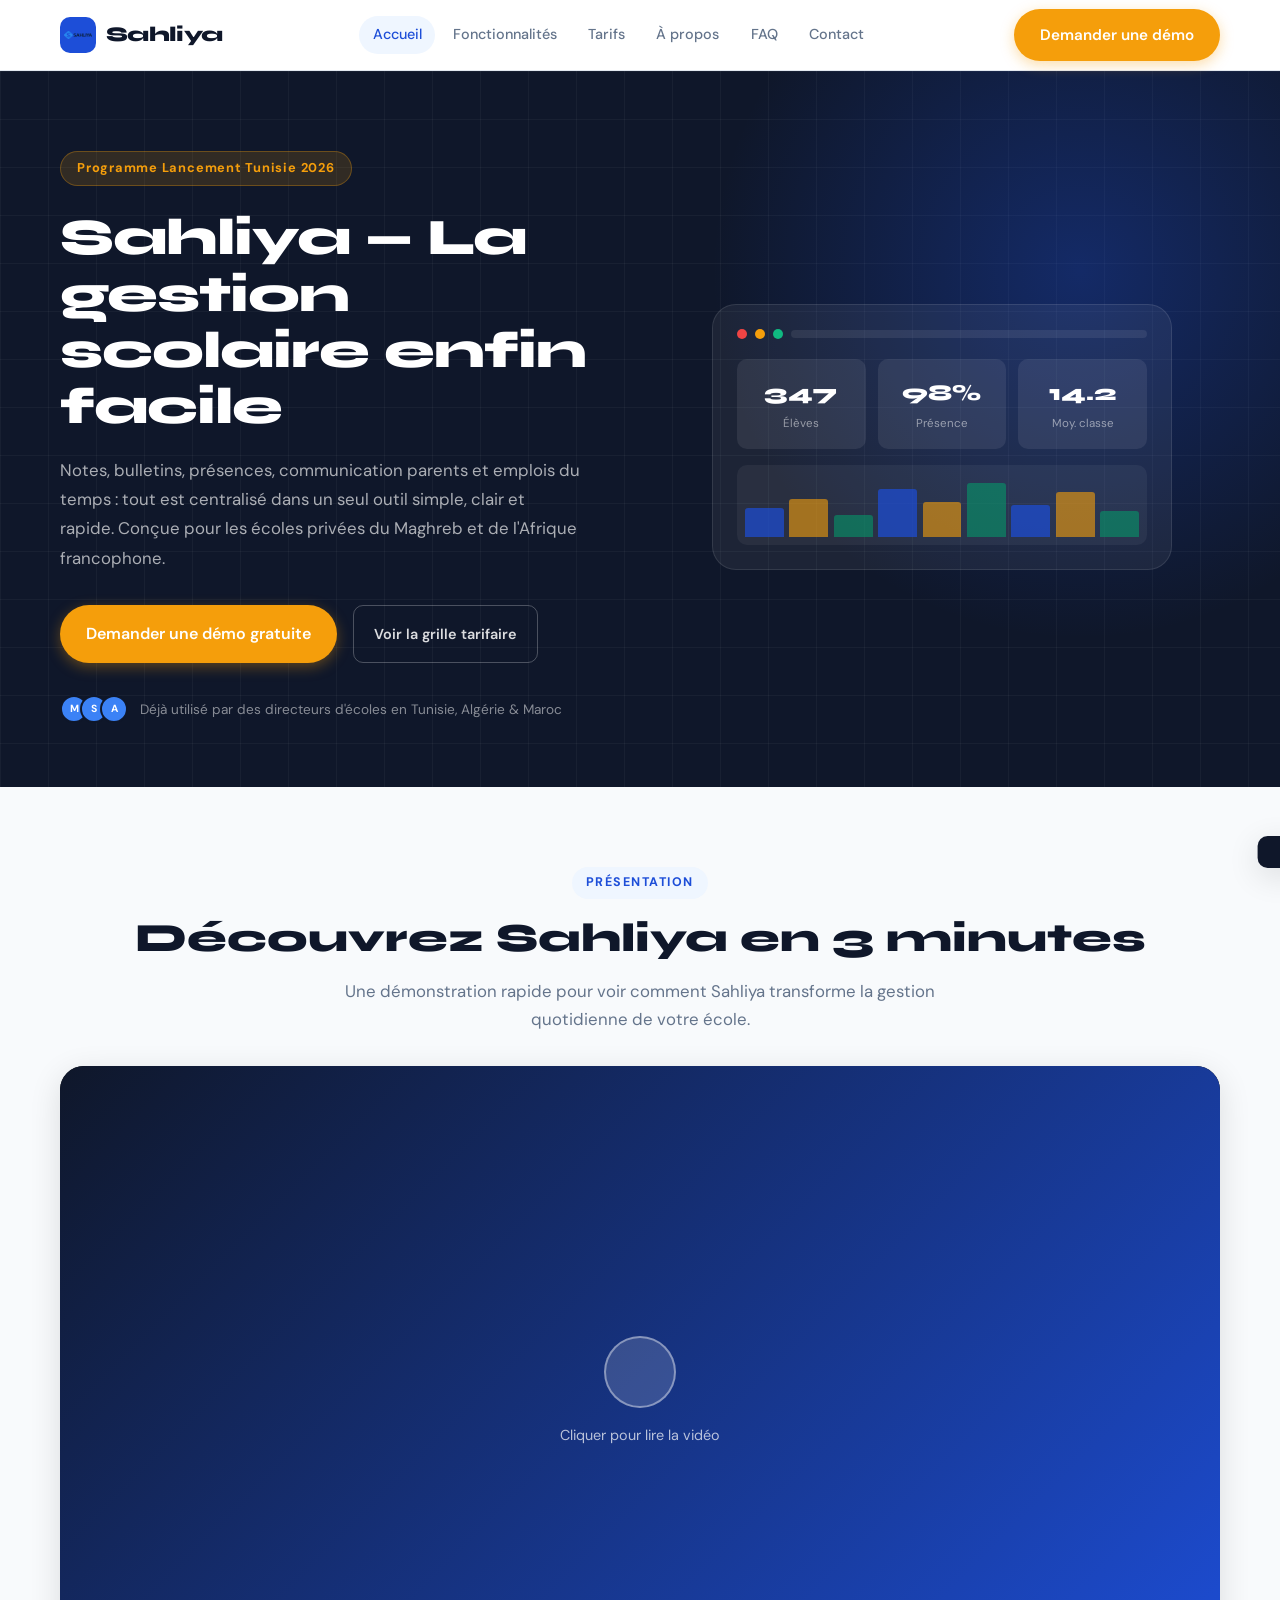
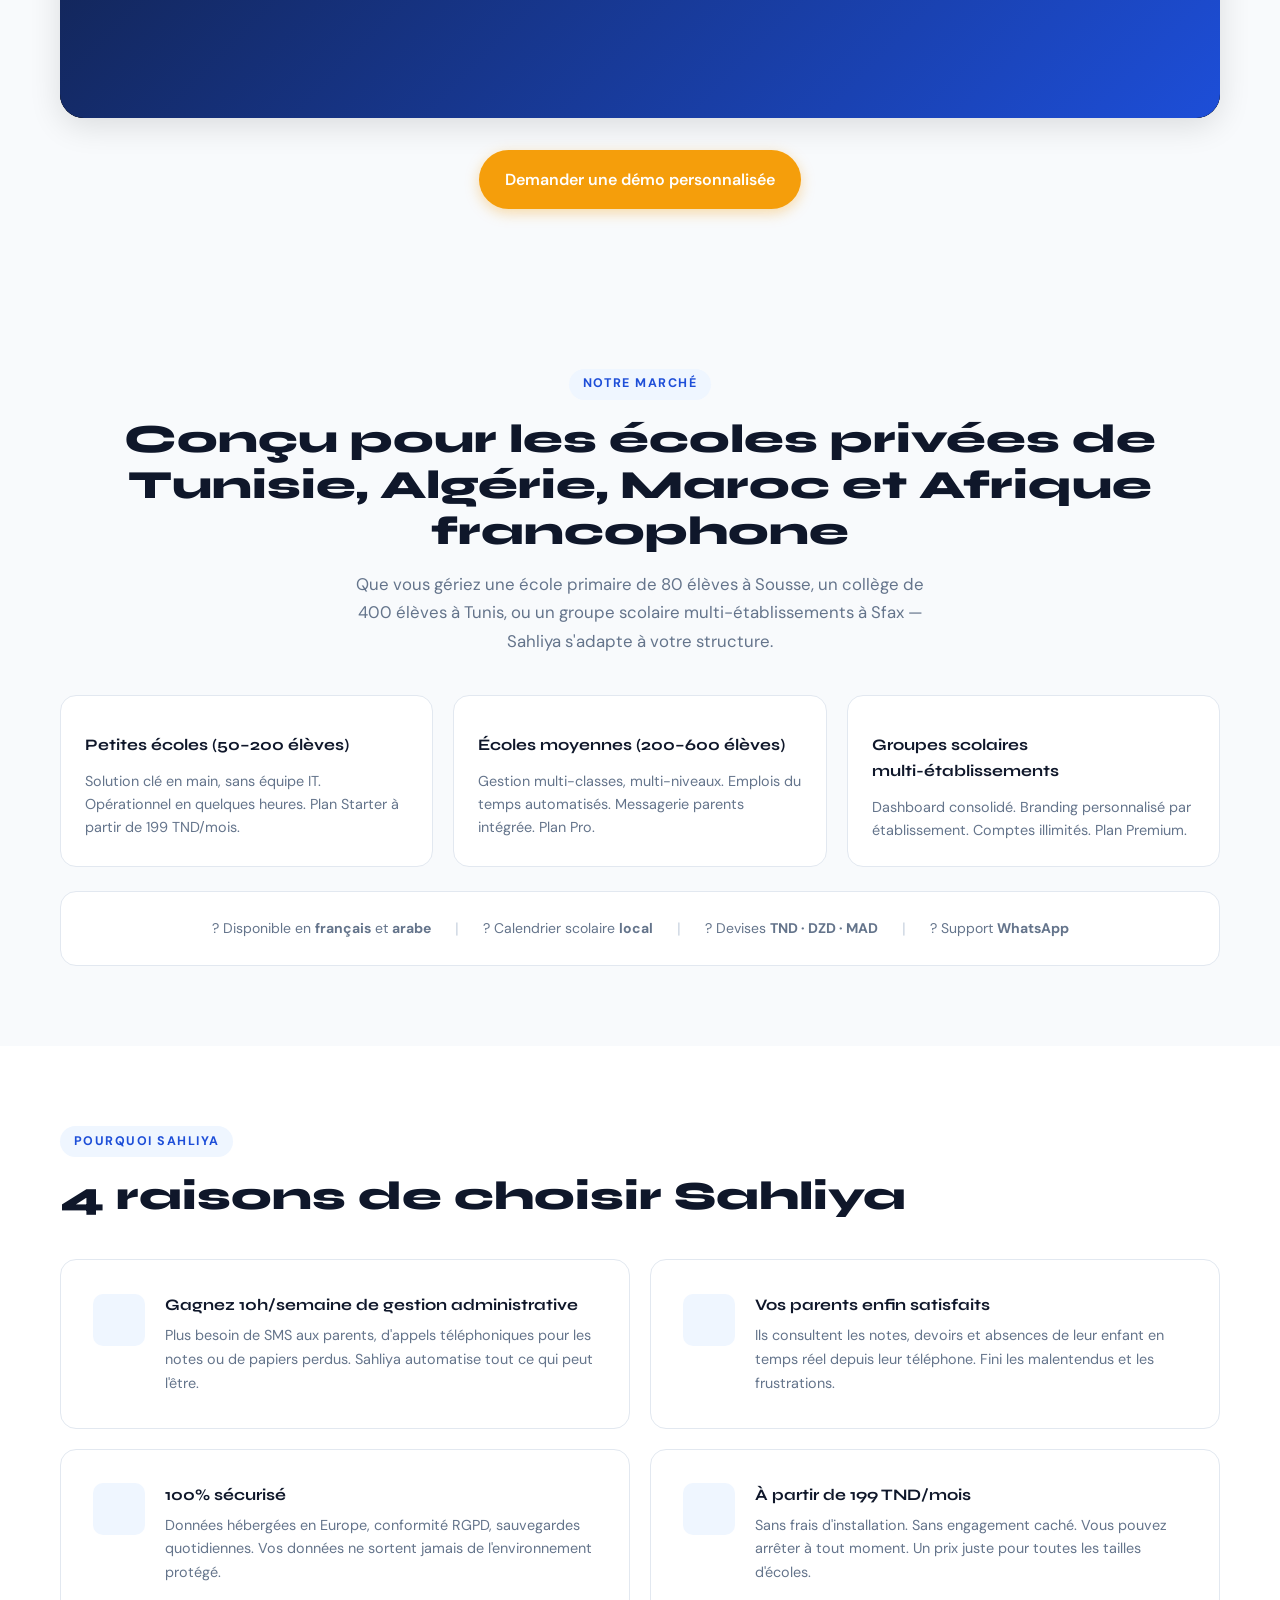
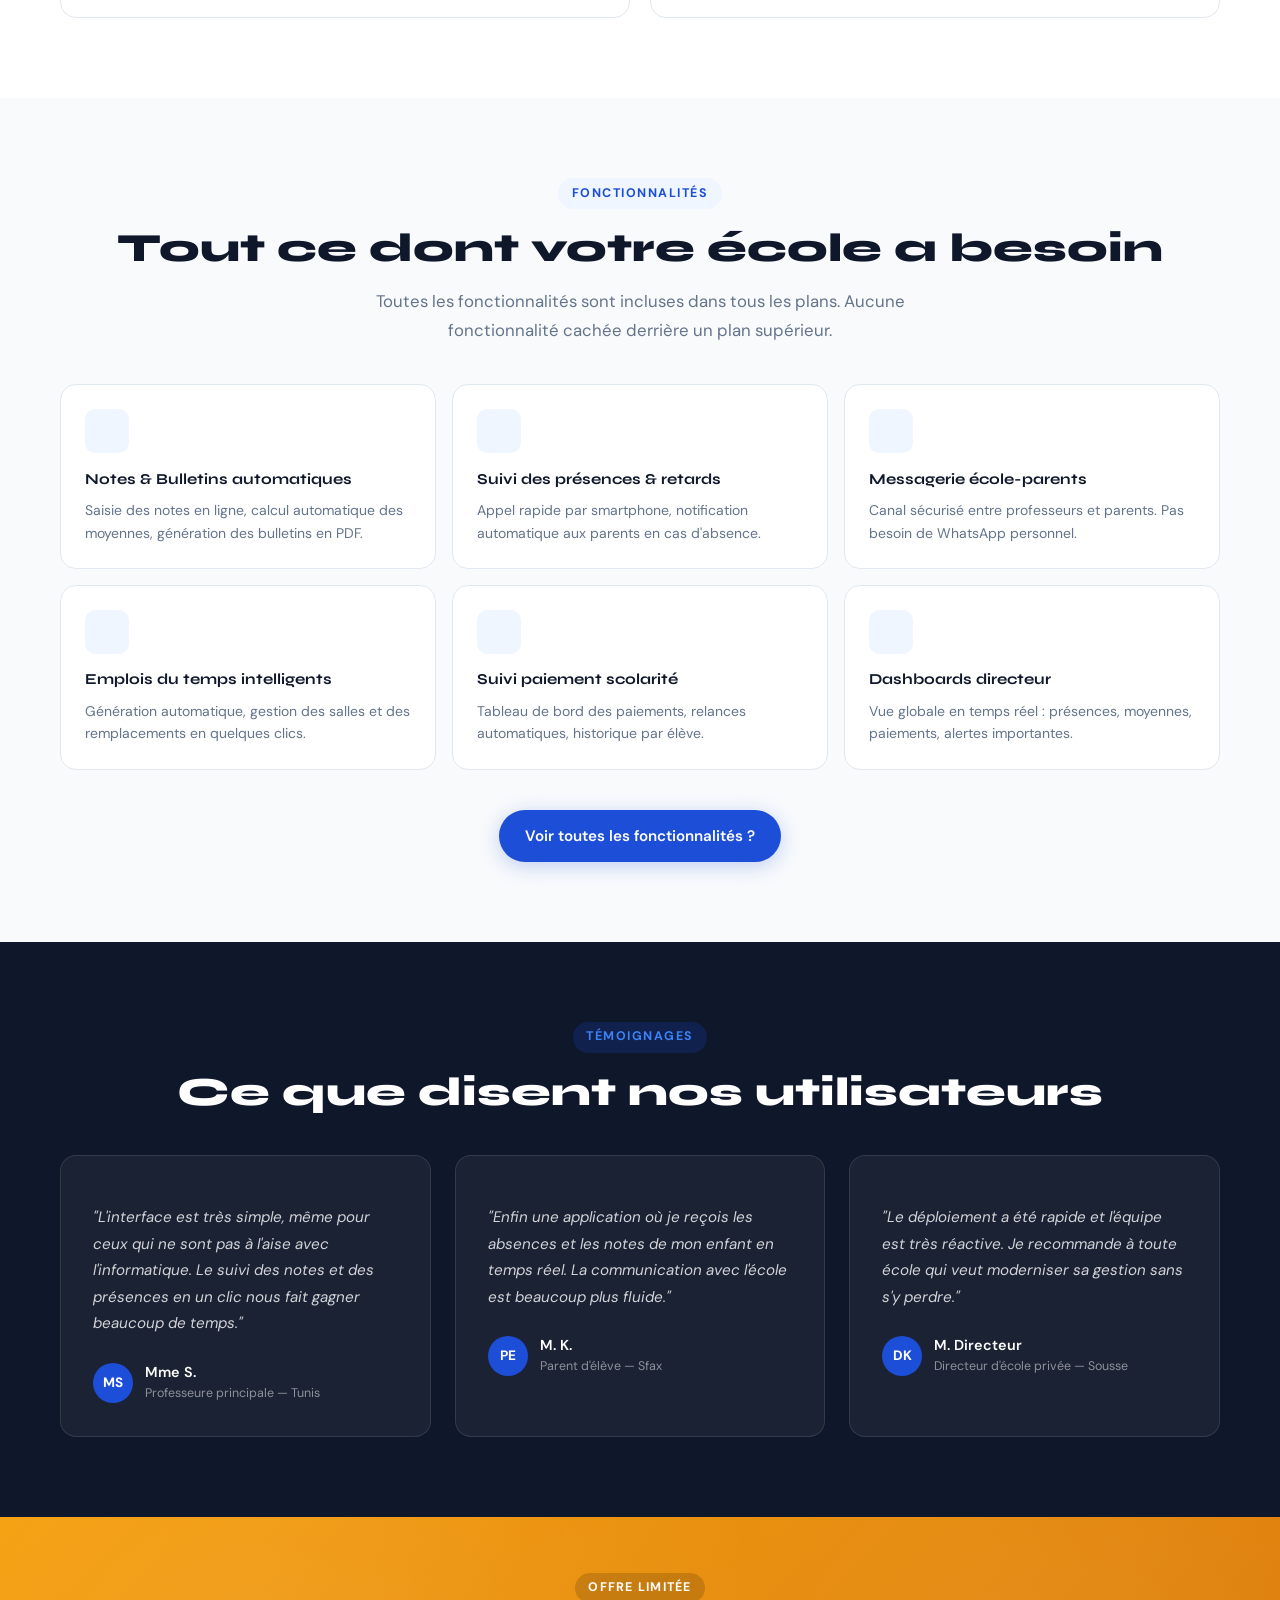
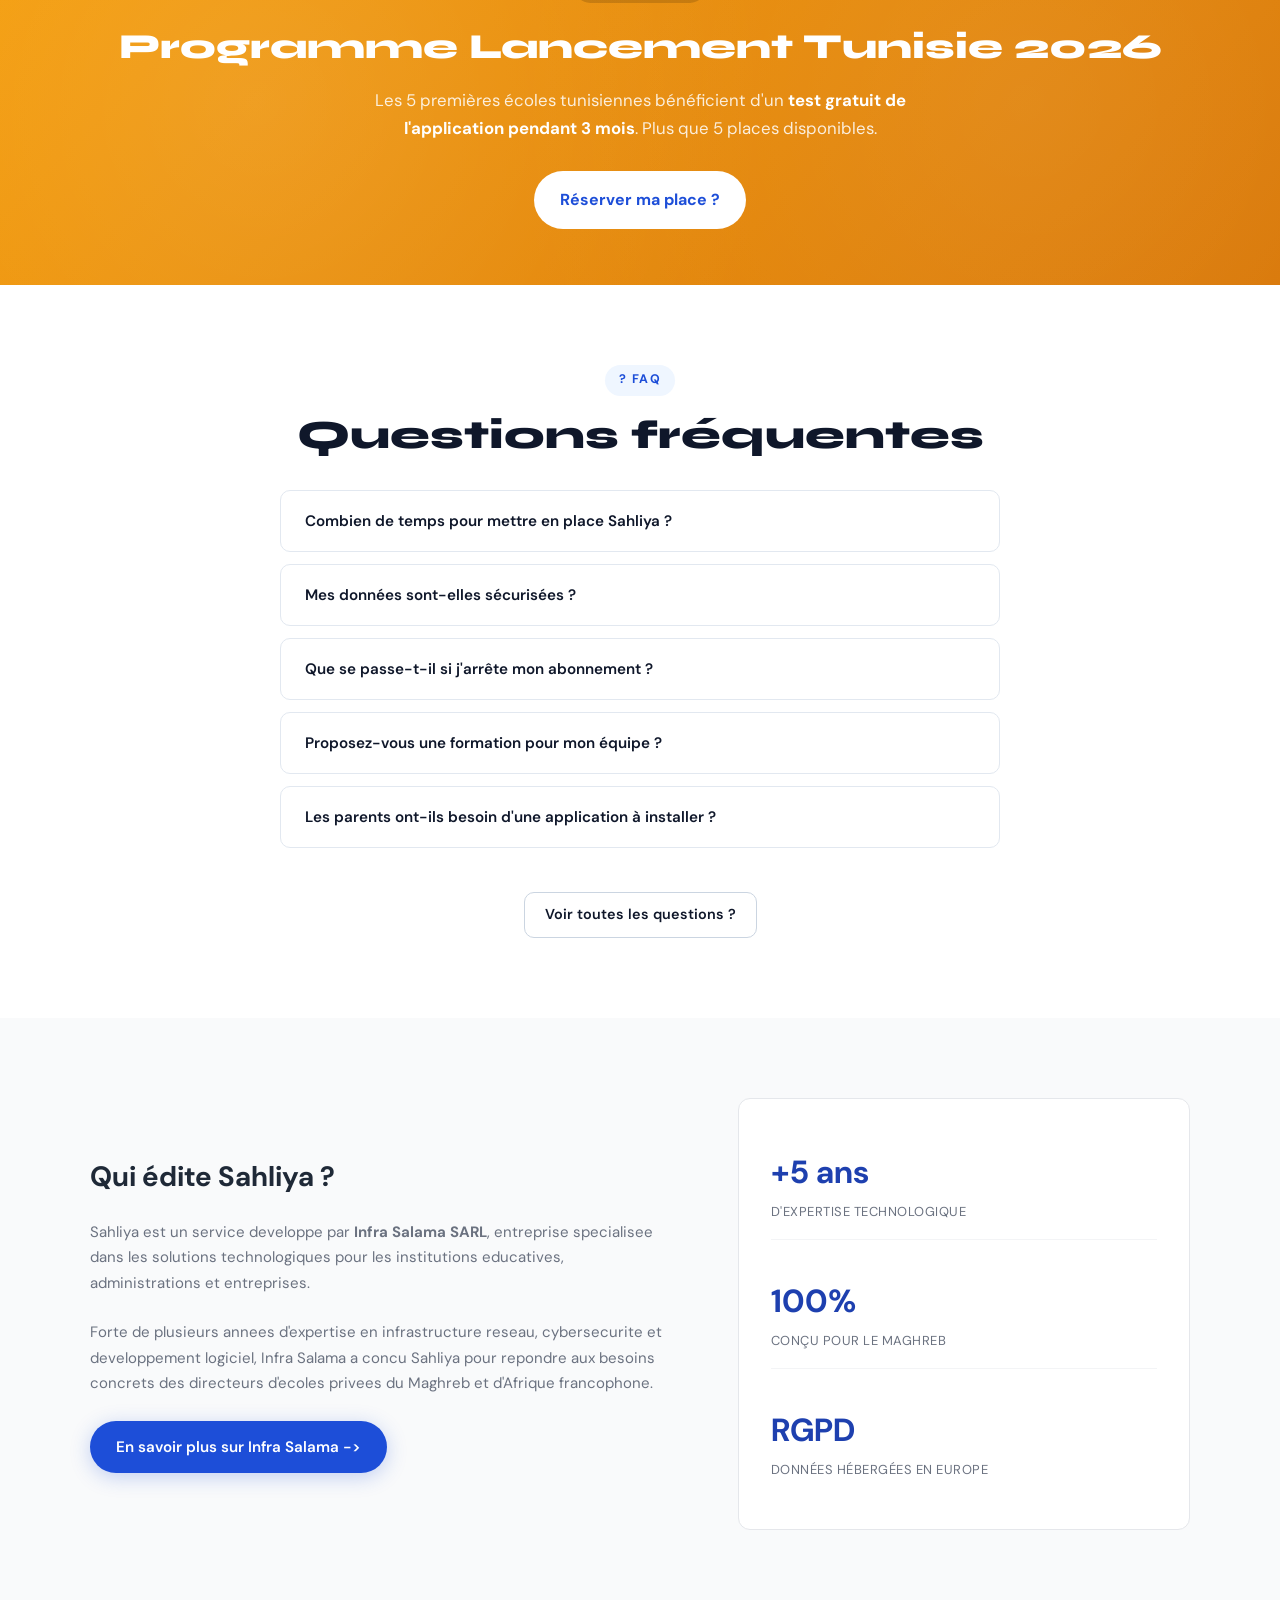
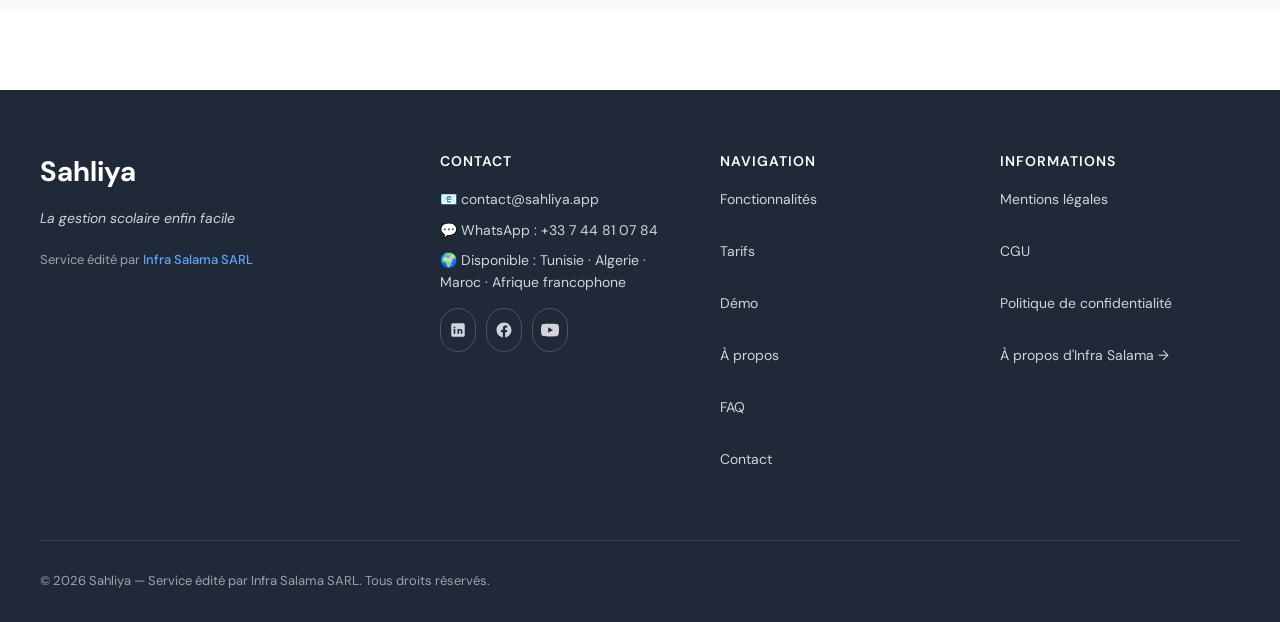
==== commit e3764257: "Contenu: retirer suivi paiements et app mobile parents (interface web) Co-authored-by: Cursor <curso" ====
--- a/index.html
+++ b/index.html
@@ -6,10 +6,10 @@
             Mes données sont-elles sécurisées ?
             <span class="faq-chevron"></span></button><div class="faq-answer"><div class="faq-answer-inner"><p>Absolument. Les données sont hébergées sur des serveurs européens (conformes RGPD), chiffrées en transit et au repos, sauvegardées quotidiennement. Vos données vous appartiennent à 100% et vous pouvez les exporter à tout moment.</p></div></div></div><div class="faq-item"><button class="faq-question" aria-expanded="false">
             Que se passe-t-il si j'arrête mon abonnement ?
-            <span class="faq-chevron"></span></button><div class="faq-answer"><div class="faq-answer-inner"><p>Vous pouvez résilier à tout moment, sans pénalité. Avant la résiliation, nous vous fournissons un export complet de toutes vos données (élèves, notes, présences, paiements) dans des formats standards (CSV, PDF). Rien n'est perdu.</p></div></div></div><div class="faq-item"><button class="faq-question" aria-expanded="false">
+            <span class="faq-chevron"></span></button><div class="faq-answer"><div class="faq-answer-inner"><p>Vous pouvez résilier à tout moment, sans pénalité. Avant la résiliation, nous vous fournissons un export complet de toutes vos données (élèves, notes, présences) dans des formats standards (CSV, PDF). Rien n'est perdu.</p></div></div></div><div class="faq-item"><button class="faq-question" aria-expanded="false">
             Proposez-vous une formation pour mon équipe ?
             <span class="faq-chevron"></span></button><div class="faq-answer"><div class="faq-answer-inner"><p>Oui, la formation est incluse dans tous les plans. Nous organisons des sessions de formation en visio pour les directeurs, secrétaires et enseignants. Des tutoriels vidéo et une documentation en français et arabe sont également disponibles 24h/24.</p></div></div></div><div class="faq-item"><button class="faq-question" aria-expanded="false">
-            Y a-t-il une application mobile pour les parents ?
-            <span class="faq-chevron"></span></button><div class="faq-answer"><div class="faq-answer-inner"><p>Oui, une application mobile native (iOS et Android) est disponible pour les parents. Gratuite pour eux, elle leur permet de consulter les notes, absences, devoirs et de communiquer avec l'école en temps réel.</p></div></div></div></div><div class="text-center" style="margin-top:2rem"><a href="faq.html" class="btn btn-outline">Voir toutes les questions ?</a></div></div></div></section><section class="about-publisher"><div class="container"><div class="publisher-content"><div class="publisher-text"><h3>Qui édite Sahliya ?</h3><p class="publisher-lead">Sahliya est un service developpe par <strong>Infra Salama SARL</strong>, entreprise specialisee dans les solutions technologiques pour les institutions educatives, administrations et entreprises.</p><p>Forte de plusieurs annees d'expertise en infrastructure reseau, cybersecurite et developpement logiciel, Infra Salama a concu Sahliya pour repondre aux besoins concrets des directeurs d'ecoles privees du Maghreb et d'Afrique francophone.</p><a href="https://infrasalama.com" target="_blank" rel="noopener" class="btn btn-secondary">En savoir plus sur Infra Salama -></a></div><div class="publisher-visual"><div class="publisher-stats"><div class="stat-item"><span class="stat-number">+5 ans</span><span class="stat-label">D'expertise technologique</span></div><div class="stat-item"><span class="stat-number">100%</span><span class="stat-label">Conçu pour le Maghreb</span></div><div class="stat-item"><span class="stat-number">RGPD</span><span class="stat-label">Données hébergées en Europe</span></div></div></div></div></div></section><!-- ============================================================ FOOTER --><footer><div class="footer-container"><div class="footer-brand"><h3>Sahliya</h3><p class="footer-tagline">La gestion scolaire enfin facile</p><p class="footer-edited">Service édité par <a href="https://infrasalama.com" target="_blank" rel="noopener" class="footer-link-infra">Infra Salama SARL</a></p></div><div class="footer-meta"><h4>Contact</h4><p>📧 <a href="mailto:contact@sahliya.app">contact@sahliya.app</a></p><p>💬 WhatsApp : +33 7 44 81 07 84</p><p>🌍 Disponible : Tunisie · Algerie · Maroc · Afrique francophone</p><div class="footer-social-links" aria-label="Réseaux sociaux Sahliya"><a href="https://www.linkedin.com/company/sahliya" target="_blank" rel="noopener" class="footer-social-link" aria-label="LinkedIn Sahliya" style="width:36px;height:36px;display:inline-flex;align-items:center;justify-content:center;"><svg viewBox="0 0 24 24" width="18" height="18" aria-hidden="true"><path fill="currentColor" d="M19 3A2 2 0 0 1 21 5V19A2 2 0 0 1 19 21H5A2 2 0 0 1 3 19V5A2 2 0 0 1 5 3H19M8.34 17V10.66H6.26V17H8.34M7.3 9.8A1.21 1.21 0 1 0 7.3 7.38A1.21 1.21 0 0 0 7.3 9.8M17.74 17V13.36C17.74 11.41 16.7 10.51 15.31 10.51C14.19 10.51 13.69 11.13 13.41 11.56V10.66H11.33C11.36 11.25 11.33 17 11.33 17H13.41V13.46C13.41 13.27 13.43 13.08 13.48 12.94C13.63 12.56 13.97 12.17 14.55 12.17C15.31 12.17 15.62 12.75 15.62 13.6V17H17.74Z"/></svg></a><a href="https://www.facebook.com/profile.php?id=61588719845020" target="_blank" rel="noopener" class="footer-social-link" aria-label="Facebook Sahliya" style="width:36px;height:36px;display:inline-flex;align-items:center;justify-content:center;"><svg viewBox="0 0 24 24" width="18" height="18" aria-hidden="true"><path fill="currentColor" d="M12 2.04C6.5 2.04 2.04 6.5 2.04 12C2.04 16.97 5.68 21.09 10.44 21.86V14.89H7.9V12H10.44V9.8C10.44 7.29 11.93 5.91 14.22 5.91C15.31 5.91 16.45 6.1 16.45 6.1V8.56H15.19C13.95 8.56 13.56 9.33 13.56 10.12V12H16.33L15.89 14.89H13.56V21.86C18.32 21.09 21.96 16.97 21.96 12C21.96 6.5 17.5 2.04 12 2.04Z"/></svg></a><a href="https://youtu.be/62splXrs-20?si=Y7EJ6-Df93fNIH7L" target="_blank" rel="noopener" class="footer-social-link" aria-label="YouTube Sahliya" style="width:36px;height:36px;display:inline-flex;align-items:center;justify-content:center;"><svg viewBox="0 0 24 24" width="18" height="18" aria-hidden="true"><path fill="currentColor" d="M23.5 6.2a3 3 0 0 0-2.1-2.1C19.4 3.5 12 3.5 12 3.5s-7.4 0-9.4.6A3 3 0 0 0 .5 6.2 31.3 31.3 0 0 0 0 12a31.3 31.3 0 0 0 .5 5.8 3 3 0 0 0 2.1 2.1c2 .6 9.4.6 9.4.6s7.4 0 9.4-.6a3 3 0 0 0 2.1-2.1A31.3 31.3 0 0 0 24 12a31.3 31.3 0 0 0-.5-5.8ZM9.6 15.7V8.3L16 12l-6.4 3.7Z"/></svg></a></div></div><div class="footer-links"><h4>Navigation</h4><a href="/fonctionnalites.html">Fonctionnalités</a><a href="/tarifs.html">Tarifs</a><a href="/demo.html">Démo</a><a href="/apropos.html">À propos</a><a href="/faq.html">FAQ</a><a href="/contact.html">Contact</a></div><div class="footer-legal"><h4>Informations</h4><a href="/mentions-legales.html">Mentions légales</a><a href="/cgu.html">CGU</a><a href="/confidentialite.html">Politique de confidentialité</a><a href="https://infrasalama.com" target="_blank" rel="noopener">À propos d'Infra Salama →</a></div></div><div class="footer-bottom"><p>© 2026 Sahliya — Service édité par Infra Salama SARL. Tous droits réservés.</p></div></footer><div class="toast" id="toast" role="alert" aria-live="polite"></div><script src="js/main.js"></script></body></html>
+            Les parents ont-ils besoin d'une application à installer ?
+            <span class="faq-chevron"></span></button><div class="faq-answer"><div class="faq-answer-inner"><p>Non : il n'existe pas encore d'application mobile dédiée dans les stores. Les parents se connectent depuis le navigateur de leur téléphone ou ordinateur (interface web responsive, gratuite pour eux) pour consulter les notes, absences, devoirs et échanger avec l'école.</p></div></div></div><div class="text-center" style="margin-top:2rem"><a href="faq.html" class="btn btn-outline">Voir toutes les questions ?</a></div></div></div></section><section class="about-publisher"><div class="container"><div class="publisher-content"><div class="publisher-text"><h3>Qui édite Sahliya ?</h3><p class="publisher-lead">Sahliya est un service developpe par <strong>Infra Salama SARL</strong>, entreprise specialisee dans les solutions technologiques pour les institutions educatives, administrations et entreprises.</p><p>Forte de plusieurs annees d'expertise en infrastructure reseau, cybersecurite et developpement logiciel, Infra Salama a concu Sahliya pour repondre aux besoins concrets des directeurs d'ecoles privees du Maghreb et d'Afrique francophone.</p><a href="https://infrasalama.com" target="_blank" rel="noopener" class="btn btn-secondary">En savoir plus sur Infra Salama -></a></div><div class="publisher-visual"><div class="publisher-stats"><div class="stat-item"><span class="stat-number">+5 ans</span><span class="stat-label">D'expertise technologique</span></div><div class="stat-item"><span class="stat-number">100%</span><span class="stat-label">Conçu pour le Maghreb</span></div><div class="stat-item"><span class="stat-number">RGPD</span><span class="stat-label">Données hébergées en Europe</span></div></div></div></div></div></section><!-- ============================================================ FOOTER --><footer><div class="footer-container"><div class="footer-brand"><h3>Sahliya</h3><p class="footer-tagline">La gestion scolaire enfin facile</p><p class="footer-edited">Service édité par <a href="https://infrasalama.com" target="_blank" rel="noopener" class="footer-link-infra">Infra Salama SARL</a></p></div><div class="footer-meta"><h4>Contact</h4><p>📧 <a href="mailto:contact@sahliya.app">contact@sahliya.app</a></p><p>💬 WhatsApp : +33 7 44 81 07 84</p><p>🌍 Disponible : Tunisie · Algerie · Maroc · Afrique francophone</p><div class="footer-social-links" aria-label="Réseaux sociaux Sahliya"><a href="https://www.linkedin.com/company/sahliya" target="_blank" rel="noopener" class="footer-social-link" aria-label="LinkedIn Sahliya" style="width:36px;height:36px;display:inline-flex;align-items:center;justify-content:center;"><svg viewBox="0 0 24 24" width="18" height="18" aria-hidden="true"><path fill="currentColor" d="M19 3A2 2 0 0 1 21 5V19A2 2 0 0 1 19 21H5A2 2 0 0 1 3 19V5A2 2 0 0 1 5 3H19M8.34 17V10.66H6.26V17H8.34M7.3 9.8A1.21 1.21 0 1 0 7.3 7.38A1.21 1.21 0 0 0 7.3 9.8M17.74 17V13.36C17.74 11.41 16.7 10.51 15.31 10.51C14.19 10.51 13.69 11.13 13.41 11.56V10.66H11.33C11.36 11.25 11.33 17 11.33 17H13.41V13.46C13.41 13.27 13.43 13.08 13.48 12.94C13.63 12.56 13.97 12.17 14.55 12.17C15.31 12.17 15.62 12.75 15.62 13.6V17H17.74Z"/></svg></a><a href="https://www.facebook.com/profile.php?id=61588719845020" target="_blank" rel="noopener" class="footer-social-link" aria-label="Facebook Sahliya" style="width:36px;height:36px;display:inline-flex;align-items:center;justify-content:center;"><svg viewBox="0 0 24 24" width="18" height="18" aria-hidden="true"><path fill="currentColor" d="M12 2.04C6.5 2.04 2.04 6.5 2.04 12C2.04 16.97 5.68 21.09 10.44 21.86V14.89H7.9V12H10.44V9.8C10.44 7.29 11.93 5.91 14.22 5.91C15.31 5.91 16.45 6.1 16.45 6.1V8.56H15.19C13.95 8.56 13.56 9.33 13.56 10.12V12H16.33L15.89 14.89H13.56V21.86C18.32 21.09 21.96 16.97 21.96 12C21.96 6.5 17.5 2.04 12 2.04Z"/></svg></a><a href="https://youtu.be/62splXrs-20?si=Y7EJ6-Df93fNIH7L" target="_blank" rel="noopener" class="footer-social-link" aria-label="YouTube Sahliya" style="width:36px;height:36px;display:inline-flex;align-items:center;justify-content:center;"><svg viewBox="0 0 24 24" width="18" height="18" aria-hidden="true"><path fill="currentColor" d="M23.5 6.2a3 3 0 0 0-2.1-2.1C19.4 3.5 12 3.5 12 3.5s-7.4 0-9.4.6A3 3 0 0 0 .5 6.2 31.3 31.3 0 0 0 0 12a31.3 31.3 0 0 0 .5 5.8 3 3 0 0 0 2.1 2.1c2 .6 9.4.6 9.4.6s7.4 0 9.4-.6a3 3 0 0 0 2.1-2.1A31.3 31.3 0 0 0 24 12a31.3 31.3 0 0 0-.5-5.8ZM9.6 15.7V8.3L16 12l-6.4 3.7Z"/></svg></a></div></div><div class="footer-links"><h4>Navigation</h4><a href="/fonctionnalites.html">Fonctionnalités</a><a href="/tarifs.html">Tarifs</a><a href="/demo.html">Démo</a><a href="/apropos.html">À propos</a><a href="/faq.html">FAQ</a><a href="/contact.html">Contact</a></div><div class="footer-legal"><h4>Informations</h4><a href="/mentions-legales.html">Mentions légales</a><a href="/cgu.html">CGU</a><a href="/confidentialite.html">Politique de confidentialité</a><a href="https://infrasalama.com" target="_blank" rel="noopener">À propos d'Infra Salama →</a></div></div><div class="footer-bottom"><p>© 2026 Sahliya — Service édité par Infra Salama SARL. Tous droits réservés.</p></div></footer><div class="toast" id="toast" role="alert" aria-live="polite"></div><script src="js/main.js"></script></body></html>
 
 
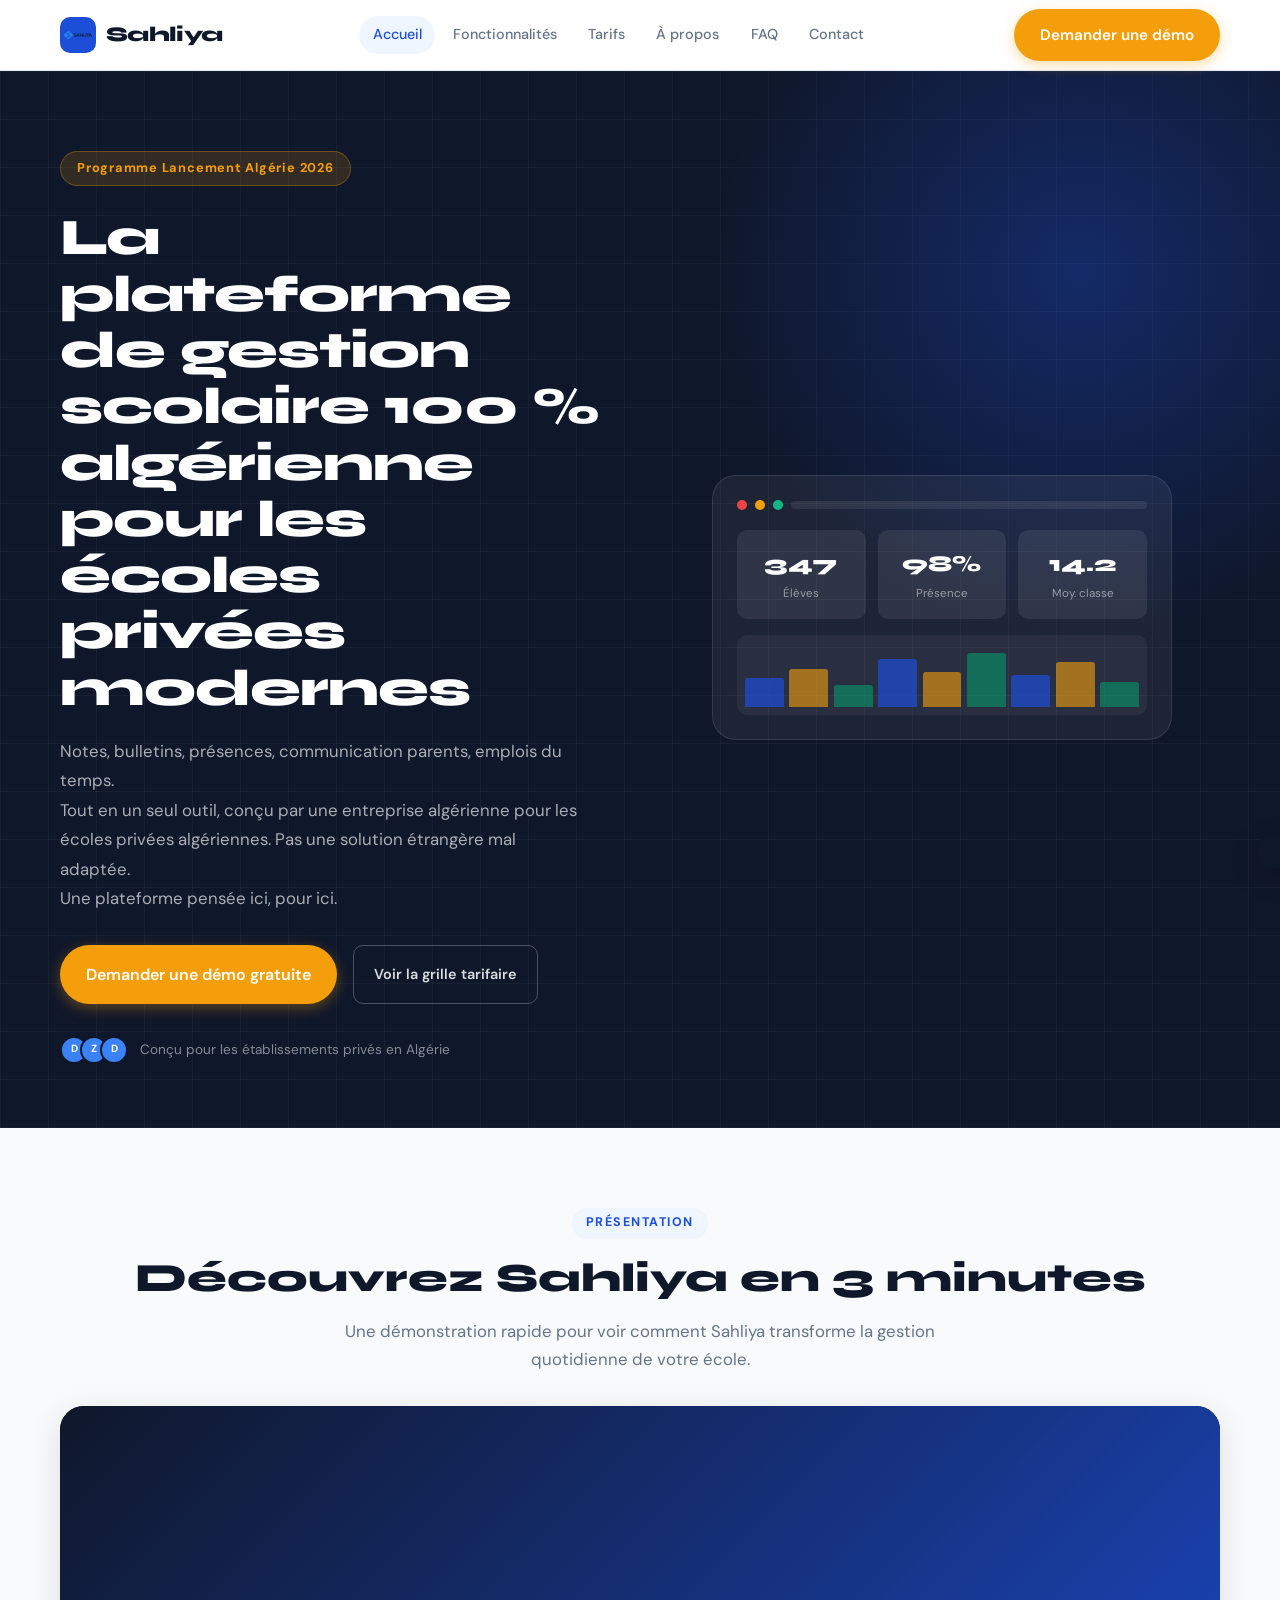
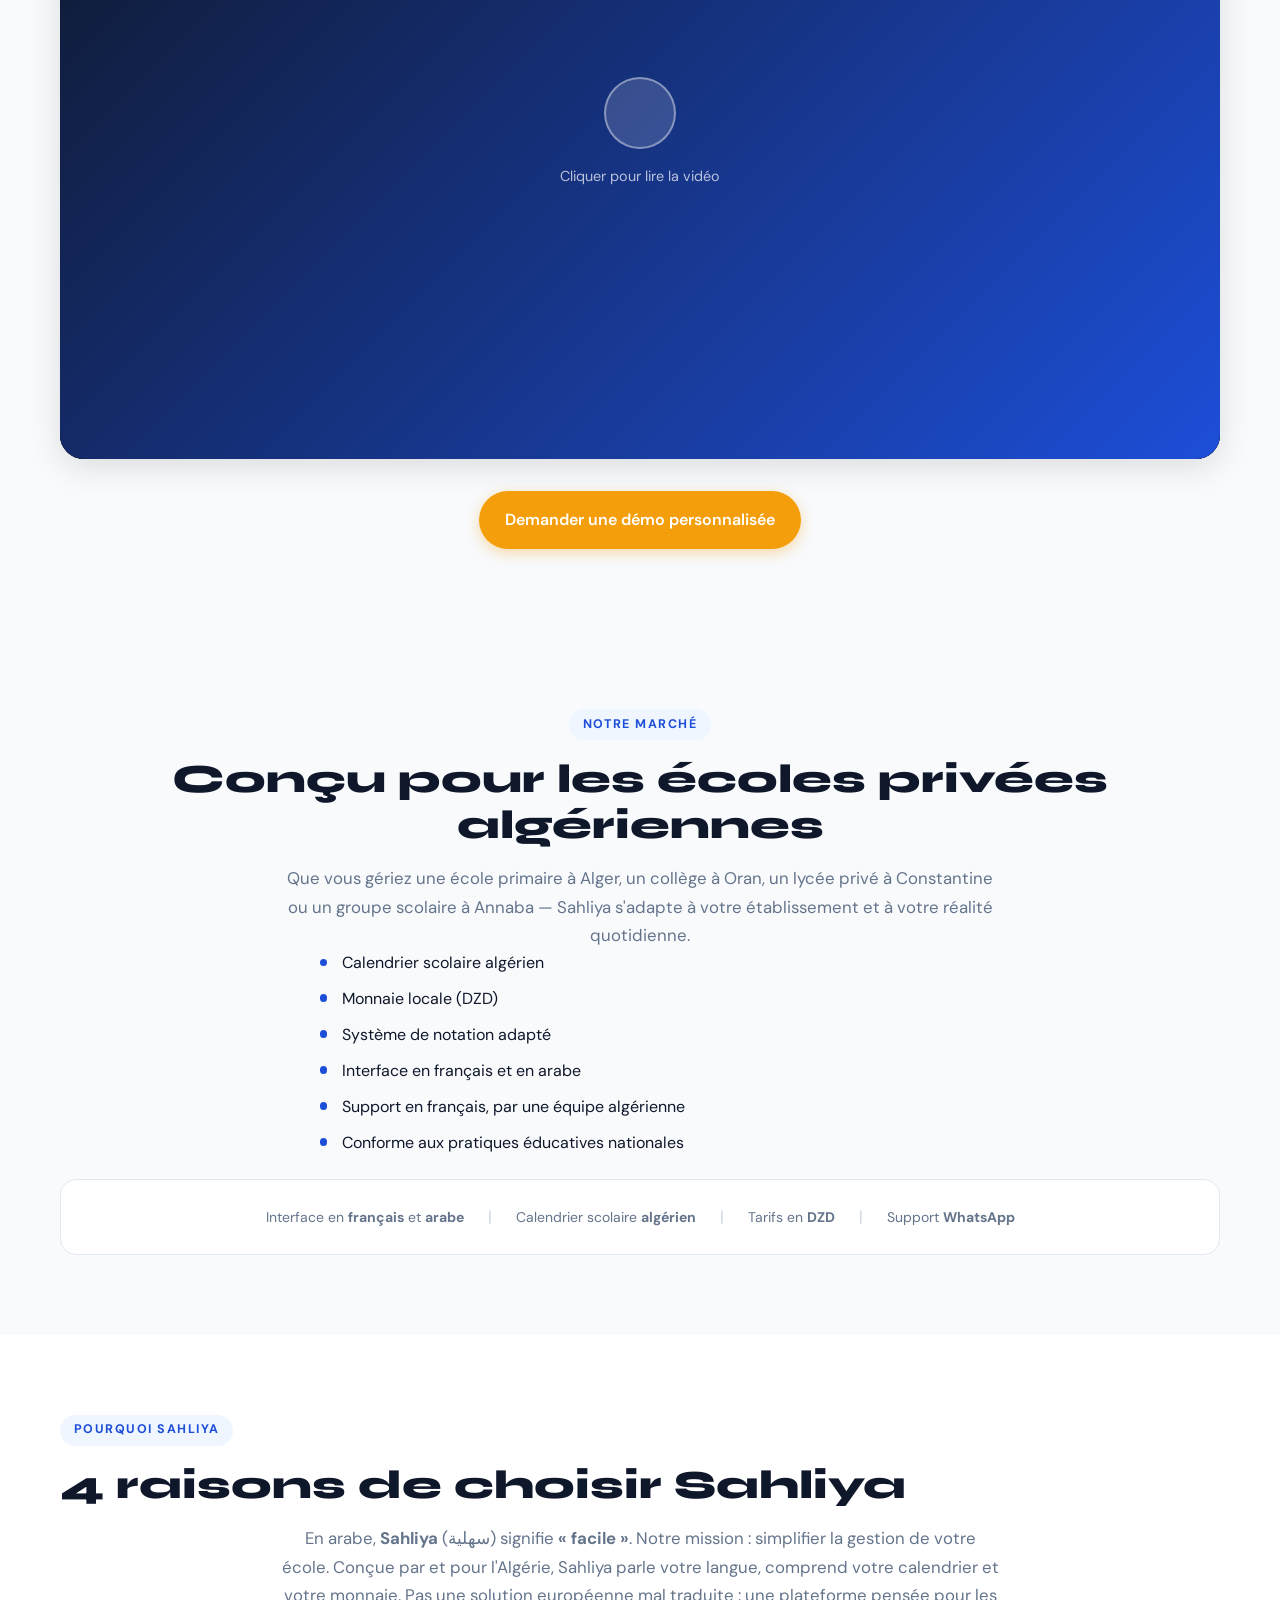
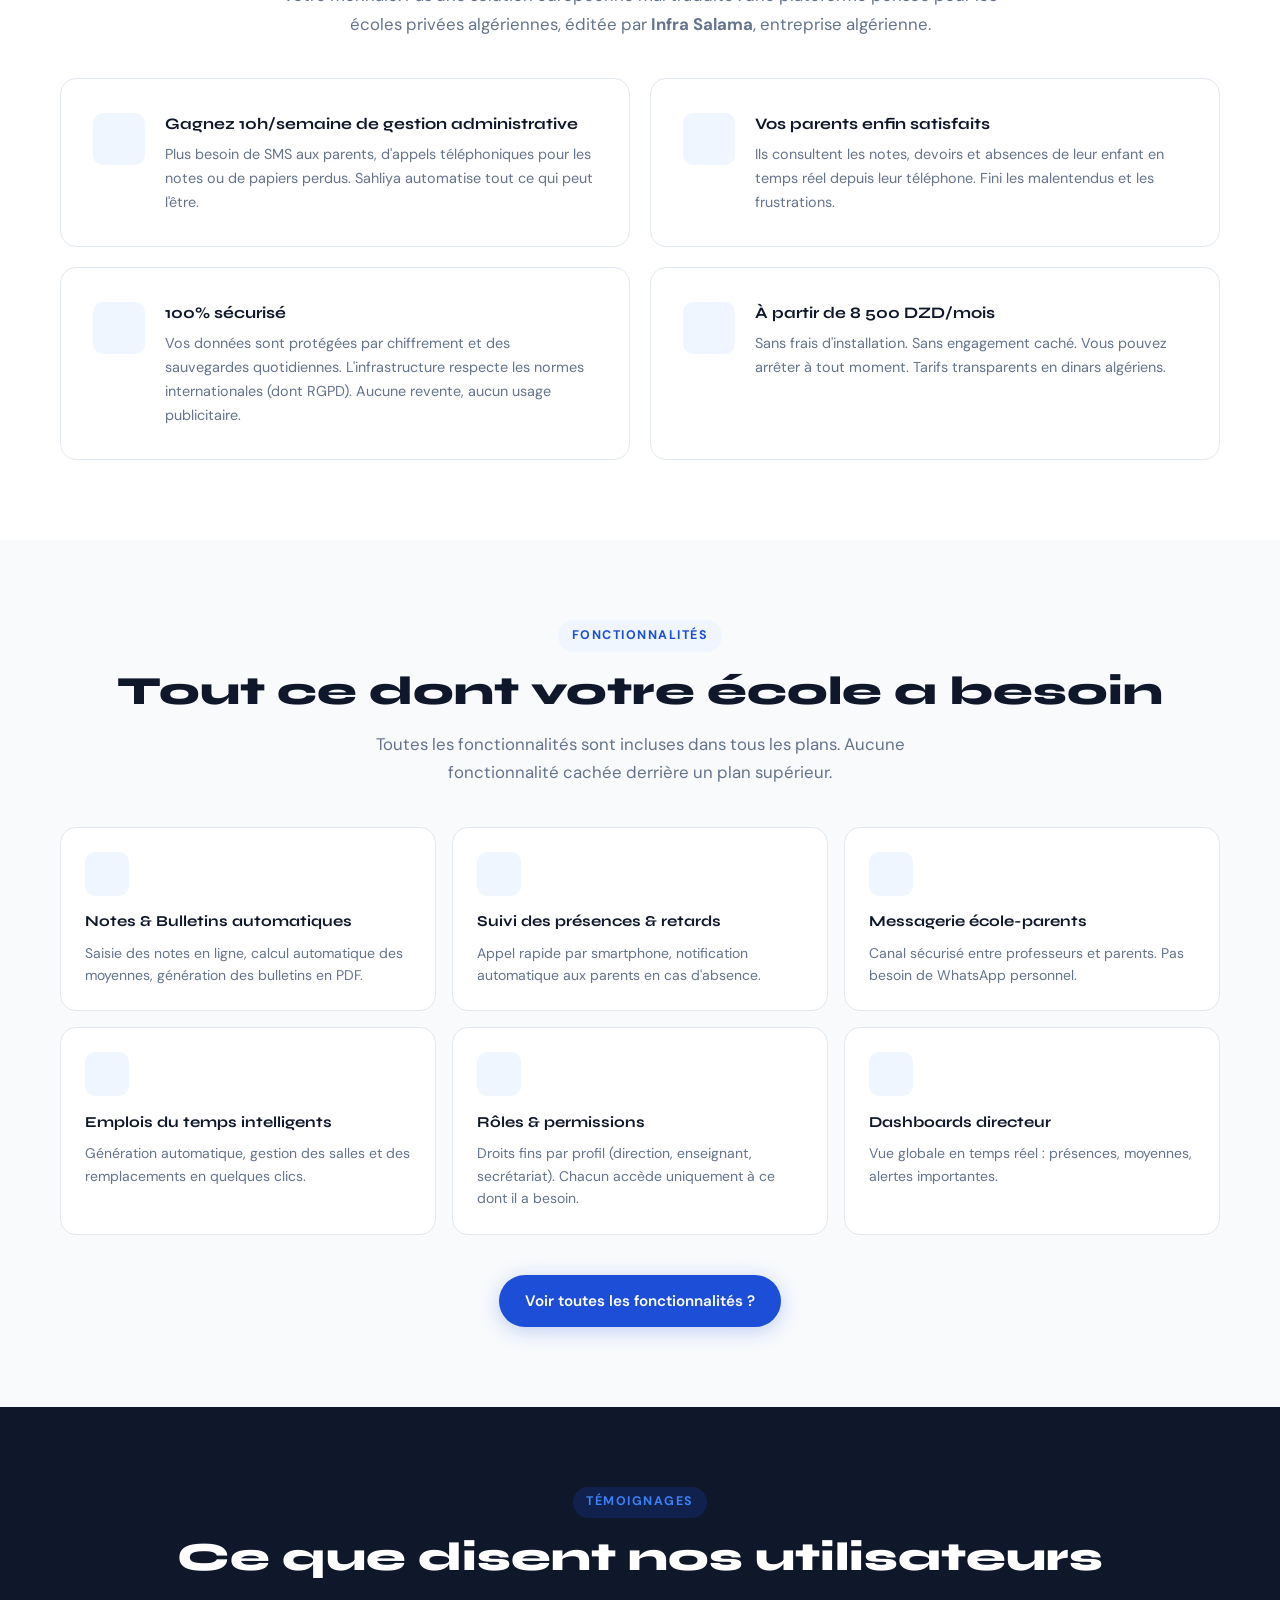
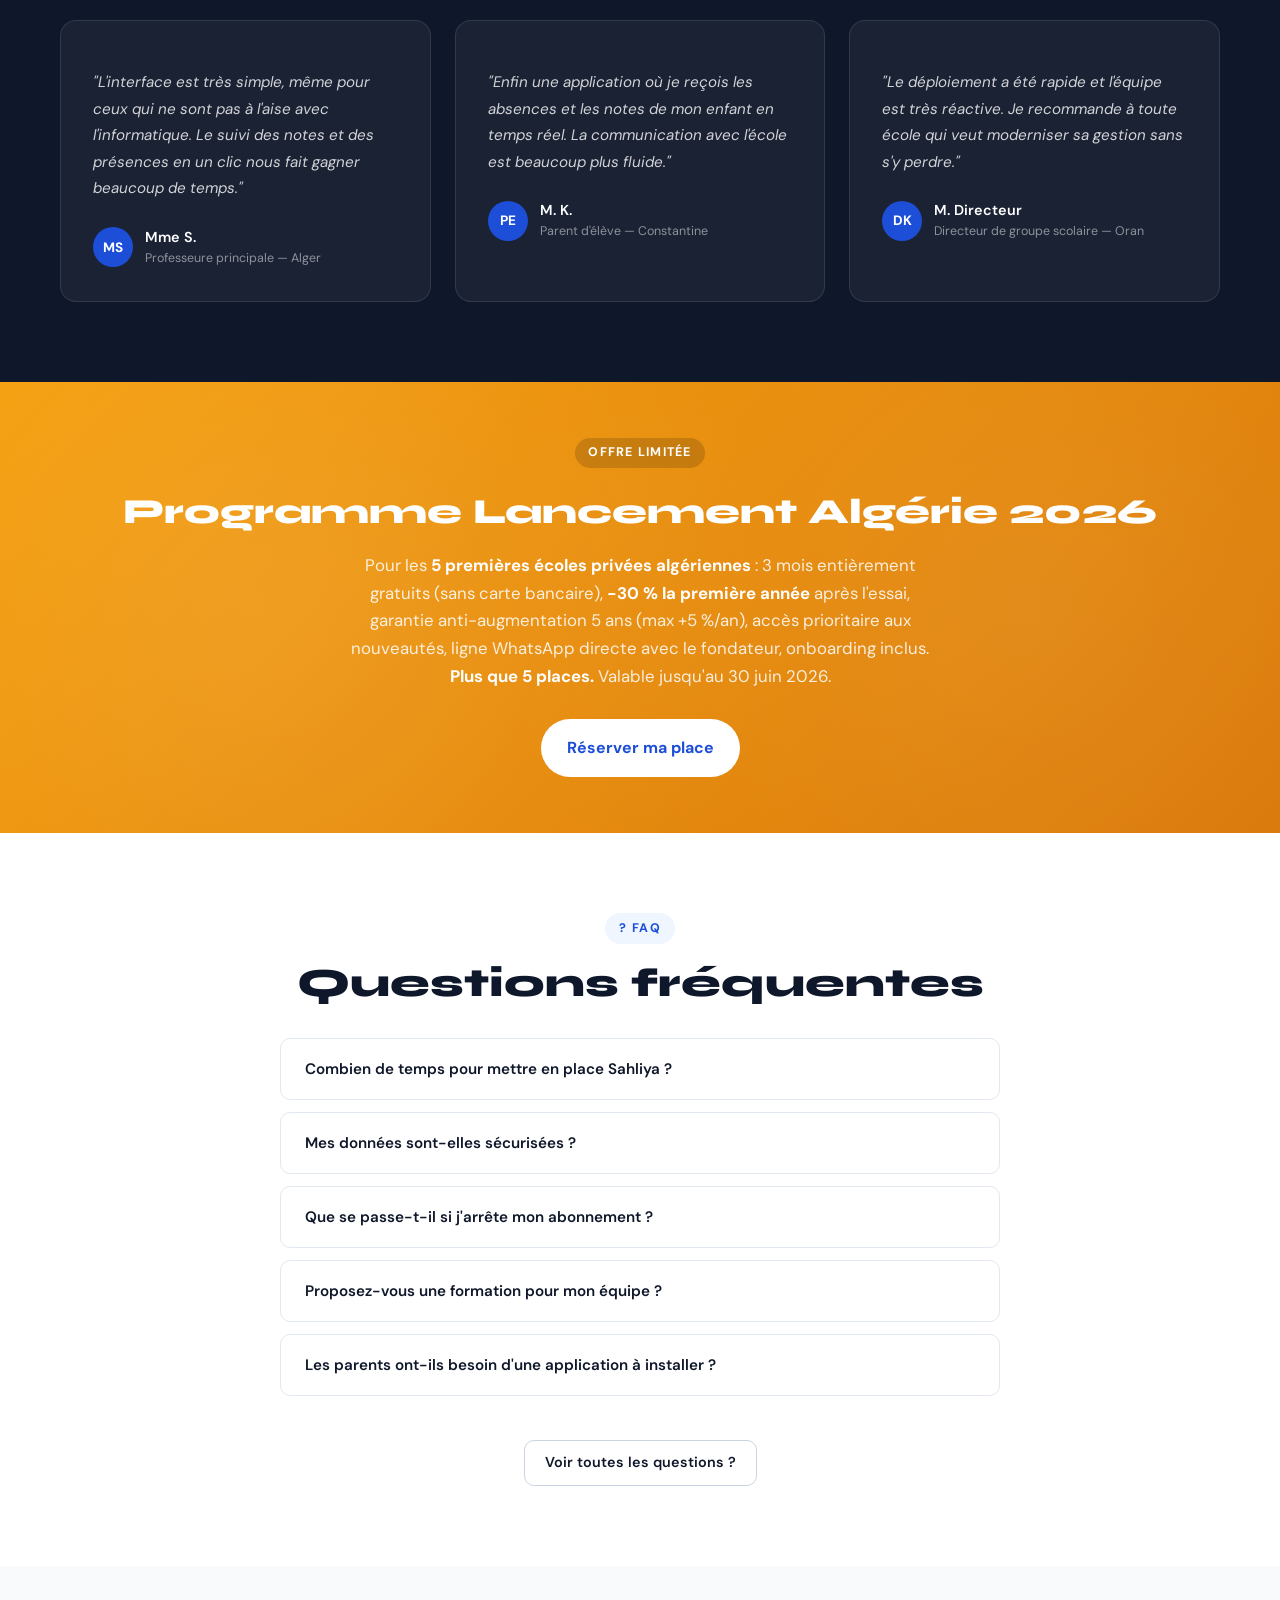
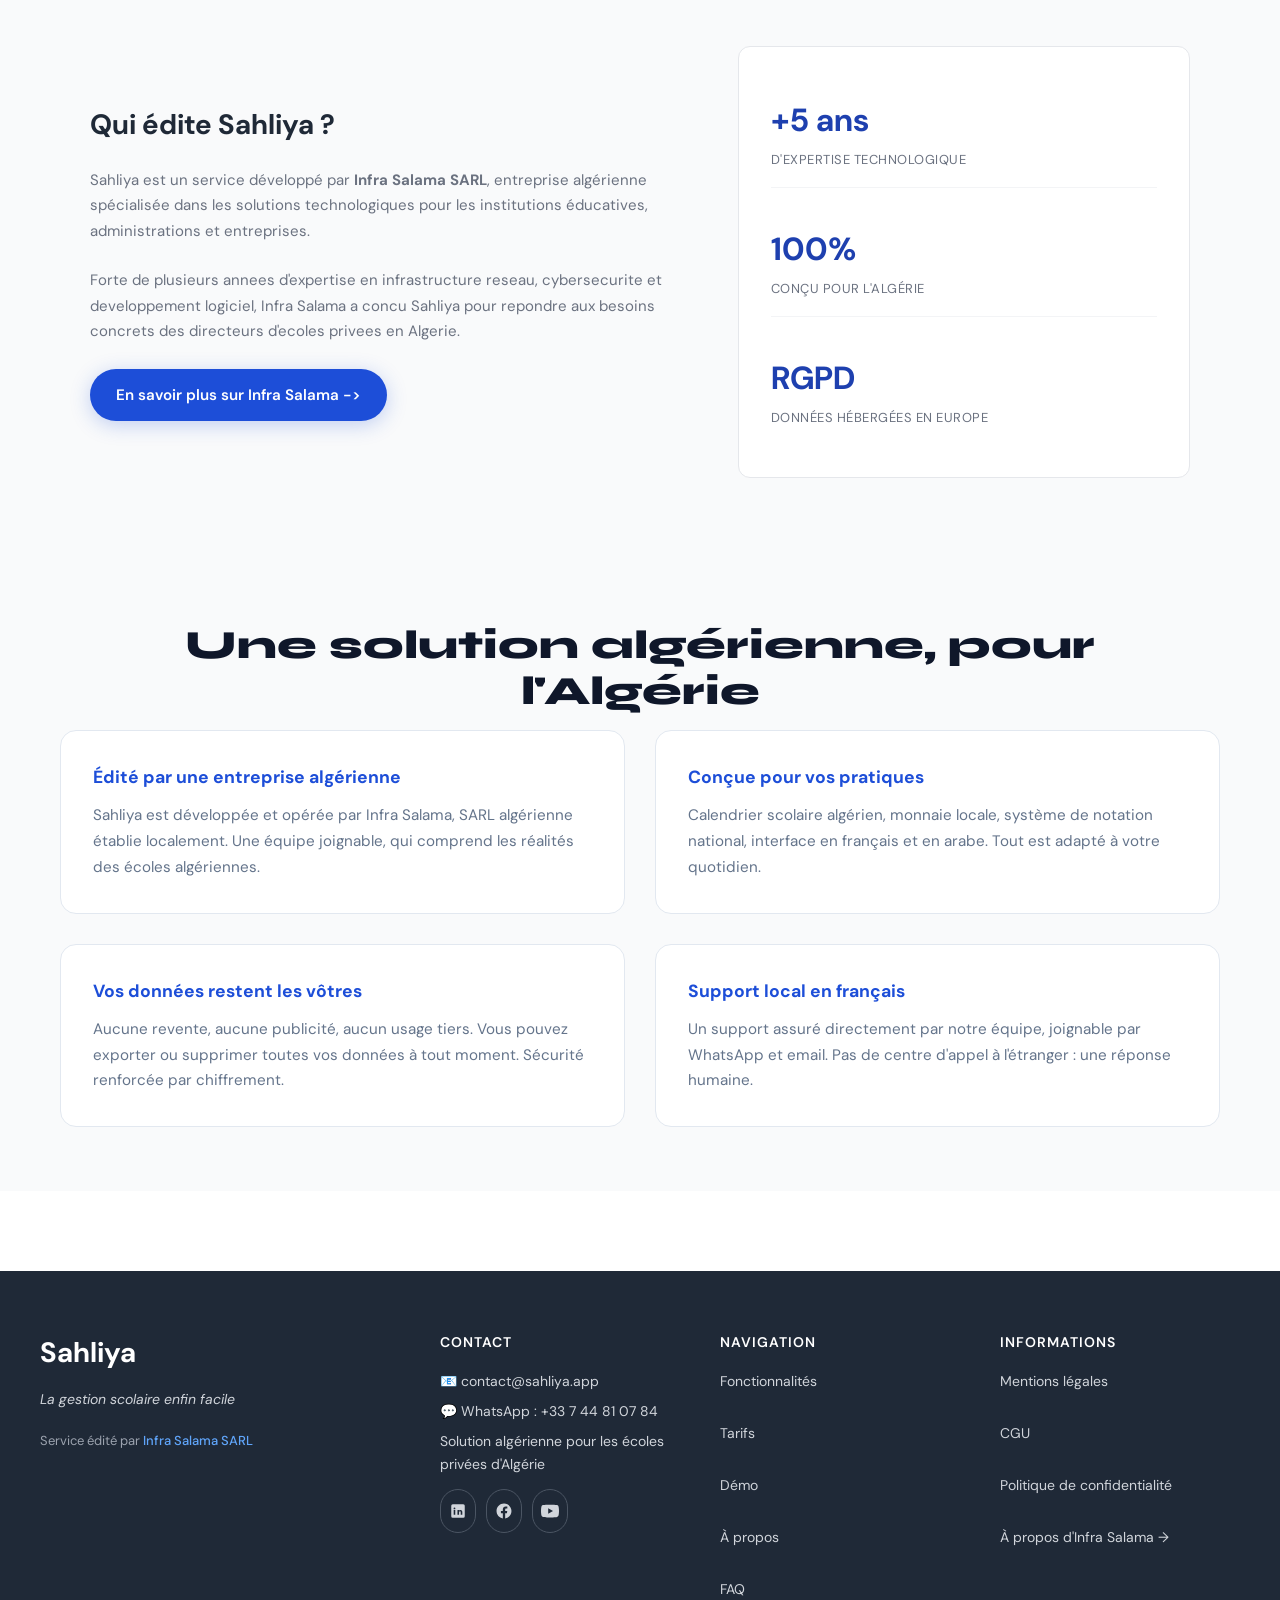
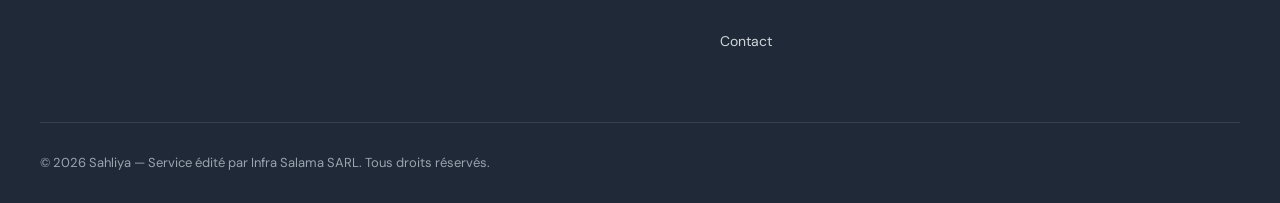
==== commit be4a3897: "Site: recentrage Algérie (SEO, tarifs DZD, contenu, souveraineté) Co-authored-by: Cursor <cursoragen" ====
--- a/index.html
+++ b/index.html
@@ -1,15 +1,15 @@
-<!DOCTYPE html><html lang="fr"><head><meta charset="UTF-8"><meta name="viewport" content="width=device-width, initial-scale=1.0"><title>Sahliya — Plateforme de gestion scolaire pour les écoles privées du Maghreb</title><meta name="description" content="Sahliya est la plateforme SaaS moderne de gestion scolaire pour les écoles privées de Tunisie, Algérie et Afrique francophone. Notes, présences, communication parents, emplois du temps — tout en un."><meta property="og:title" content="Sahliya — La gestion scolaire enfin facile"><meta property="og:description" content="Notes, bulletins, présences, communication parents, emplois du temps — tout en un outil simple et sécurisé."><meta property="og:image" content="img/og-image.png"><meta property="og:type" content="website"><meta name="twitter:card" content="summary_large_image"><link rel="icon" href="img/favicon.ico"><link rel="preconnect" href="https://fonts.googleapis.com"><link rel="preconnect" href="https://fonts.gstatic.com" crossorigin><link href="https://fonts.googleapis.com/css2?family=Syne:wght@700;800&family=DM+Sans:ital,wght@0,400;0,500;0,600;0,700;1,400&display=swap" rel="stylesheet"><link rel="stylesheet" href="css/style.css?v=20260429-2"><link rel="stylesheet" href="css/responsive.css?v=20260429-2"></head><body><!-- ============================================================ NAVBAR --><header class="navbar" id="navbar"><div class="container"><div class="navbar__inner"><a href="index.html" class="navbar__logo" aria-label="Sahliya — Accueil"><div class="navbar__logo-icon"><img src="img/logo2d-sahliya.jpg" alt="Logo Sahliya" loading="lazy"></div><span class="navbar__logo-text">Sahliya</span></a><nav class="navbar__nav" aria-label="Navigation principale"><a href="index.html" class="active">Accueil</a><a href="fonctionnalites.html">Fonctionnalités</a><a href="tarifs.html">Tarifs</a><a href="apropos.html">À propos</a><a href="faq.html">FAQ</a><a href="contact.html">Contact</a></nav><div class="navbar__actions"><a href="demo.html" class="btn btn-primary">Demander une démo</a></div><button class="navbar__burger" id="burgerBtn" aria-label="Menu" aria-expanded="false"><span></span><span></span><span></span></button></div></div><nav class="navbar__mobile" id="mobileMenu" aria-label="Menu mobile"><a href="index.html">Accueil</a><a href="fonctionnalites.html">Fonctionnalités</a><a href="tarifs.html">Tarifs</a><a href="apropos.html">À propos</a><a href="faq.html">FAQ</a><a href="contact.html">Contact</a><a href="demo.html" class="btn btn-primary">Demander une démo</a></nav></header><!-- ============================================================ HERO --><section class="hero"><div class="container"><div class="hero__inner"><div class="hero__content"><div class="hero__badge">Programme Lancement Tunisie 2026</div><h1 class="hero__title">Sahliya — La gestion scolaire enfin facile</h1><p class="hero__subtitle">Notes, bulletins, présences, communication parents et emplois du temps : tout est centralisé dans un seul outil simple, clair et rapide. Conçue pour les écoles privées du Maghreb et de l'Afrique francophone.</p><div class="hero__actions"><a href="demo.html" class="btn btn-primary btn-lg">Demander une démo gratuite</a><a href="tarifs.html" class="btn btn-outline btn-lg" style="border-color:rgba(255,255,255,.25);color:rgba(255,255,255,.85);">Voir la grille tarifaire</a></div><div class="hero__trust"><div class="hero__trust-dots"><div class="hero__trust-dot">M</div><div class="hero__trust-dot">S</div><div class="hero__trust-dot">A</div></div><span>Déjà utilisé par des directeurs d'écoles en Tunisie, Algérie &amp; Maroc</span></div></div><div class="hero__visual"><div class="hero__dashboard"><div class="hero__dashboard-header"><div class="hero__dashboard-dot" style="background:#ef4444"></div><div class="hero__dashboard-dot" style="background:#f59e0b"></div><div class="hero__dashboard-dot" style="background:#10b981"></div><div class="hero__dashboard-bar"></div></div><div class="hero__stats-grid"><div class="hero__stat-card"><div class="hero__stat-value">347</div><div class="hero__stat-label">Élèves</div></div><div class="hero__stat-card"><div class="hero__stat-value">98%</div><div class="hero__stat-label">Présence</div></div><div class="hero__stat-card"><div class="hero__stat-value">14.2</div><div class="hero__stat-label">Moy. classe</div></div></div><div class="hero__chart-bar-group" aria-hidden="true"><div class="hero__bar" style="height:45%"></div><div class="hero__bar" style="height:60%"></div><div class="hero__bar" style="height:35%"></div><div class="hero__bar" style="height:75%"></div><div class="hero__bar" style="height:55%"></div><div class="hero__bar" style="height:85%"></div><div class="hero__bar" style="height:50%"></div><div class="hero__bar" style="height:70%"></div><div class="hero__bar" style="height:40%"></div></div></div></div></div></div></section><!-- ============================================================ VIDÉO --><section class="video-section"><div class="container"><div class="text-center reveal"><div class="section-label">Présentation</div><h2 class="section-title">Découvrez Sahliya en 3 minutes</h2><p class="section-subtitle">Une démonstration rapide pour voir comment Sahliya transforme la gestion quotidienne de votre école.</p></div><div class="video-wrapper reveal"><!-- Remplacez src par le chemin de votre vidéo --><video controls preload="none" poster="img/demo-poster.jpg" aria-label="Vidéo de présentation Sahliya"><source src="video/pub-sahliya-vendable-v3.mp4" type="video/mp4">
+<!DOCTYPE html><html lang="fr"><head><meta charset="UTF-8"><meta name="viewport" content="width=device-width, initial-scale=1.0"><title>Sahliya — La plateforme de gestion scolaire 100% algérienne</title><meta name="description" content="Sahliya, la plateforme de gestion scolaire conçue par et pour les écoles privées algériennes. Notes, bulletins, présences, communication parents. Une solution algérienne pour les écoles d'Alger, Oran, Constantine et toute l'Algérie."><meta property="og:title" content="Sahliya — La gestion scolaire 100% algérienne"><meta property="og:description" content="La plateforme moderne de gestion scolaire pour les écoles privées algériennes."><meta property="og:image" content="img/og-image.png"><meta name="keywords" content="Sahliya, gestion scolaire Algérie, école privée Algérie, logiciel école Alger, Pronote Algérie, SaaS éducation Algérie"><meta property="og:type" content="website"><meta name="twitter:card" content="summary_large_image"><link rel="icon" href="img/favicon.ico"><link rel="preconnect" href="https://fonts.googleapis.com"><link rel="preconnect" href="https://fonts.gstatic.com" crossorigin><link href="https://fonts.googleapis.com/css2?family=Syne:wght@700;800&family=DM+Sans:ital,wght@0,400;0,500;0,600;0,700;1,400&display=swap" rel="stylesheet"><link rel="stylesheet" href="css/style.css?v=20260429-2"><link rel="stylesheet" href="css/responsive.css?v=20260429-2"></head><body><!-- ============================================================ NAVBAR --><header class="navbar" id="navbar"><div class="container"><div class="navbar__inner"><a href="index.html" class="navbar__logo" aria-label="Sahliya — Accueil"><div class="navbar__logo-icon"><img src="img/logo2d-sahliya.jpg" alt="Logo Sahliya" loading="lazy"></div><span class="navbar__logo-text">Sahliya</span></a><nav class="navbar__nav" aria-label="Navigation principale"><a href="index.html" class="active">Accueil</a><a href="fonctionnalites.html">Fonctionnalités</a><a href="tarifs.html">Tarifs</a><a href="apropos.html">À propos</a><a href="faq.html">FAQ</a><a href="contact.html">Contact</a></nav><div class="navbar__actions"><a href="demo.html" class="btn btn-primary">Demander une démo</a></div><button class="navbar__burger" id="burgerBtn" aria-label="Menu" aria-expanded="false"><span></span><span></span><span></span></button></div></div><nav class="navbar__mobile" id="mobileMenu" aria-label="Menu mobile"><a href="index.html">Accueil</a><a href="fonctionnalites.html">Fonctionnalités</a><a href="tarifs.html">Tarifs</a><a href="apropos.html">À propos</a><a href="faq.html">FAQ</a><a href="contact.html">Contact</a><a href="demo.html" class="btn btn-primary">Demander une démo</a></nav></header><!-- ============================================================ HERO --><section class="hero"><div class="container"><div class="hero__inner"><div class="hero__content"><div class="hero__badge">Programme Lancement Algérie 2026</div><h1 class="hero__title">La plateforme de gestion scolaire 100 % algérienne<br>pour les écoles privées modernes</h1><p class="hero__subtitle">Notes, bulletins, présences, communication parents, emplois du temps.<br>Tout en un seul outil, conçu par une entreprise algérienne pour les écoles privées algériennes. Pas une solution étrangère mal adaptée.<br>Une plateforme pensée ici, pour ici.</p><div class="hero__actions"><a href="demo.html" class="btn btn-primary btn-lg">Demander une démo gratuite</a><a href="tarifs.html" class="btn btn-outline btn-lg" style="border-color:rgba(255,255,255,.25);color:rgba(255,255,255,.85);">Voir la grille tarifaire</a></div><div class="hero__trust"><div class="hero__trust-dots"><div class="hero__trust-dot">D</div><div class="hero__trust-dot">Z</div><div class="hero__trust-dot">D</div></div><span>Conçu pour les établissements privés en Algérie</span></div></div><div class="hero__visual"><div class="hero__dashboard"><div class="hero__dashboard-header"><div class="hero__dashboard-dot" style="background:#ef4444"></div><div class="hero__dashboard-dot" style="background:#f59e0b"></div><div class="hero__dashboard-dot" style="background:#10b981"></div><div class="hero__dashboard-bar"></div></div><div class="hero__stats-grid"><div class="hero__stat-card"><div class="hero__stat-value">347</div><div class="hero__stat-label">Élèves</div></div><div class="hero__stat-card"><div class="hero__stat-value">98%</div><div class="hero__stat-label">Présence</div></div><div class="hero__stat-card"><div class="hero__stat-value">14.2</div><div class="hero__stat-label">Moy. classe</div></div></div><div class="hero__chart-bar-group" aria-hidden="true"><div class="hero__bar" style="height:45%"></div><div class="hero__bar" style="height:60%"></div><div class="hero__bar" style="height:35%"></div><div class="hero__bar" style="height:75%"></div><div class="hero__bar" style="height:55%"></div><div class="hero__bar" style="height:85%"></div><div class="hero__bar" style="height:50%"></div><div class="hero__bar" style="height:70%"></div><div class="hero__bar" style="height:40%"></div></div></div></div></div></div></section><!-- ============================================================ VIDÉO --><section class="video-section"><div class="container"><div class="text-center reveal"><div class="section-label">Présentation</div><h2 class="section-title">Découvrez Sahliya en 3 minutes</h2><p class="section-subtitle">Une démonstration rapide pour voir comment Sahliya transforme la gestion quotidienne de votre école.</p></div><div class="video-wrapper reveal"><!-- Remplacez src par le chemin de votre vidéo --><video controls preload="none" poster="img/demo-poster.jpg" aria-label="Vidéo de présentation Sahliya"><source src="video/pub-sahliya-vendable-v3.mp4" type="video/mp4">
         Votre navigateur ne supporte pas la lecture vidéo.
-      </video><!-- Overlay de clic pour lancer la lecture --><div class="video-placeholder" id="videoPlaceholder"><div class="video-play-btn" aria-label="Lire la vidéo"></div><p style="font-size:.9rem;color:rgba(255,255,255,.7)">Cliquer pour lire la vidéo</p></div></div><div class="text-center reveal"><a href="demo.html" class="btn btn-primary btn-lg">Demander une démo personnalisée</a></div></div></section><!-- ============================================================ POUR QUI --><section class="section section--light"><div class="container"><div class="text-center reveal"><div class="section-label">Notre marché</div><h2 class="section-title">Conçu pour les écoles privées de Tunisie, Algérie, Maroc et Afrique francophone</h2><p class="section-subtitle">Que vous gériez une école primaire de 80 élèves à Sousse, un collège de 400 élèves à Tunis, ou un groupe scolaire multi-établissements à Sfax — Sahliya s'adapte à votre structure.</p></div><div class="pourqui__grid"><div class="pourqui__card reveal reveal-delay-1"><div class="pourqui__icon"></div><h3>Petites écoles (50–200 élèves)</h3><p>Solution clé en main, sans équipe IT. Opérationnel en quelques heures. Plan Starter à partir de 199 TND/mois.</p></div><div class="pourqui__card reveal reveal-delay-2"><div class="pourqui__icon"></div><h3>Écoles moyennes (200–600 élèves)</h3><p>Gestion multi-classes, multi-niveaux. Emplois du temps automatisés. Messagerie parents intégrée. Plan Pro.</p></div><div class="pourqui__card reveal reveal-delay-3"><div class="pourqui__icon"></div><h3>Groupes scolaires multi-établissements</h3><p>Dashboard consolidé. Branding personnalisé par établissement. Comptes illimités. Plan Premium.</p></div></div><div style="margin-top:1.5rem;background:var(--bg-white);border:1px solid var(--border-light);border-radius:var(--radius-lg);padding:1.5rem;display:flex;flex-wrap:wrap;gap:1.5rem;align-items:center;justify-content:center" class="reveal market-tags"><span style="font-size:.875rem;color:var(--text-secondary)">? Disponible en <strong>français</strong> et <strong>arabe</strong></span><span style="color:var(--border-medium)">|</span><span style="font-size:.875rem;color:var(--text-secondary)">? Calendrier scolaire <strong>local</strong></span><span style="color:var(--border-medium)">|</span><span style="font-size:.875rem;color:var(--text-secondary)">? Devises <strong>TND · DZD · MAD</strong></span><span style="color:var(--border-medium)">|</span><span style="font-size:.875rem;color:var(--text-secondary)">? Support <strong>WhatsApp</strong></span></div></div></section><!-- ============================================================ BÉNÉFICES --><section class="section"><div class="container"><div class="reveal"><div class="section-label">Pourquoi Sahliya</div><h2 class="section-title">4 raisons de choisir Sahliya</h2></div><div class="benefits__grid"><div class="benefit-card reveal reveal-delay-1"><div class="benefit-icon"></div><div><h3>Gagnez 10h/semaine de gestion administrative</h3><p>Plus besoin de SMS aux parents, d'appels téléphoniques pour les notes ou de papiers perdus. Sahliya automatise tout ce qui peut l'être.</p></div></div><div class="benefit-card reveal reveal-delay-2"><div class="benefit-icon"></div><div><h3>Vos parents enfin satisfaits</h3><p>Ils consultent les notes, devoirs et absences de leur enfant en temps réel depuis leur téléphone. Fini les malentendus et les frustrations.</p></div></div><div class="benefit-card reveal reveal-delay-3"><div class="benefit-icon"></div><div><h3>100% sécurisé</h3><p>Données hébergées en Europe, conformité RGPD, sauvegardes quotidiennes. Vos données ne sortent jamais de l'environnement protégé.</p></div></div><div class="benefit-card reveal reveal-delay-4"><div class="benefit-icon"></div><div><h3>À partir de 199 TND/mois</h3><p>Sans frais d'installation. Sans engagement caché. Vous pouvez arrêter à tout moment. Un prix juste pour toutes les tailles d'écoles.</p></div></div></div></div></section><!-- ============================================================ FONCTIONNALITÉS --><section class="section section--light"><div class="container"><div class="text-center reveal"><div class="section-label">Fonctionnalités</div><h2 class="section-title">Tout ce dont votre école a besoin</h2><p class="section-subtitle">Toutes les fonctionnalités sont incluses dans tous les plans. Aucune fonctionnalité cachée derrière un plan supérieur.</p></div><div class="features__grid"><div class="feature-tile reveal reveal-delay-1"><div class="feature-tile__icon"></div><h3>Notes &amp; Bulletins automatiques</h3><p>Saisie des notes en ligne, calcul automatique des moyennes, génération des bulletins en PDF.</p></div><div class="feature-tile reveal reveal-delay-2"><div class="feature-tile__icon"></div><h3>Suivi des présences &amp; retards</h3><p>Appel rapide par smartphone, notification automatique aux parents en cas d'absence.</p></div><div class="feature-tile reveal reveal-delay-3"><div class="feature-tile__icon"></div><h3>Messagerie école-parents</h3><p>Canal sécurisé entre professeurs et parents. Pas besoin de WhatsApp personnel.</p></div><div class="feature-tile reveal reveal-delay-1"><div class="feature-tile__icon"></div><h3>Emplois du temps intelligents</h3><p>Génération automatique, gestion des salles et des remplacements en quelques clics.</p></div><div class="feature-tile reveal reveal-delay-2"><div class="feature-tile__icon"></div><h3>Suivi paiement scolarité</h3><p>Tableau de bord des paiements, relances automatiques, historique par élève.</p></div><div class="feature-tile reveal reveal-delay-3"><div class="feature-tile__icon"></div><h3>Dashboards directeur</h3><p>Vue globale en temps réel : présences, moyennes, paiements, alertes importantes.</p></div></div><div class="text-center" style="margin-top:2.5rem"><a href="fonctionnalites.html" class="btn btn-secondary">Voir toutes les fonctionnalités ?</a></div></div></section><!-- ============================================================ TÉMOIGNAGES --><section class="testimonials"><div class="container"><div class="text-center reveal"><div class="section-label">Témoignages</div><h2 class="section-title">Ce que disent nos utilisateurs</h2></div><div class="testimonials__grid"><div class="testimonial-card reveal reveal-delay-1"><div class="testimonial-card__stars"></div><p class="testimonial-card__quote">"L'interface est très simple, même pour ceux qui ne sont pas à l'aise avec l'informatique. Le suivi des notes et des présences en un clic nous fait gagner beaucoup de temps."</p><div class="testimonial-card__author"><div class="testimonial-card__avatar"><img src="img/avatar-1.png" alt="Avatar Mme S." loading="lazy" onerror="this.style.display='none';this.nextSibling.style.display='flex'"><span style="display:none">MS</span></div><div><div class="testimonial-card__name">Mme S.</div><div class="testimonial-card__role">Professeure principale — Tunis</div></div></div></div><div class="testimonial-card reveal reveal-delay-2"><div class="testimonial-card__stars"></div><p class="testimonial-card__quote">"Enfin une application où je reçois les absences et les notes de mon enfant en temps réel. La communication avec l'école est beaucoup plus fluide."</p><div class="testimonial-card__author"><div class="testimonial-card__avatar"><img src="img/avatar-2.png" alt="Avatar parent d'élève" loading="lazy" onerror="this.style.display='none';this.nextSibling.style.display='flex'"><span style="display:none">PE</span></div><div><div class="testimonial-card__name">M. K.</div><div class="testimonial-card__role">Parent d'élève — Sfax</div></div></div></div><div class="testimonial-card reveal reveal-delay-3"><div class="testimonial-card__stars"></div><p class="testimonial-card__quote">"Le déploiement a été rapide et l'équipe est très réactive. Je recommande à toute école qui veut moderniser sa gestion sans s'y perdre."</p><div class="testimonial-card__author"><div class="testimonial-card__avatar"><img src="img/avatar-3.png" alt="Avatar directeur" loading="lazy" onerror="this.style.display='none';this.nextSibling.style.display='flex'"><span style="display:none">DK</span></div><div><div class="testimonial-card__name">M. Directeur</div><div class="testimonial-card__role">Directeur d'école privée — Sousse</div></div></div></div></div></div></section><!-- ============================================================ BANNER LANCEMENT --><section class="launch-banner"><div class="container"><div class="launch-banner__inner reveal"><div class="launch-banner__badge">Offre limitée</div><h2>Programme Lancement Tunisie 2026</h2><p>Les 5 premières écoles tunisiennes bénéficient d'un <strong>test gratuit de l'application pendant 3 mois</strong>. Plus que 5 places disponibles.</p><a href="demo.html" class="btn btn-white btn-lg">Réserver ma place ?</a></div></div></section><!-- ============================================================ FAQ COURTE --><section class="section"><div class="container"><div class="text-center reveal"><div class="section-label">? FAQ</div><h2 class="section-title">Questions fréquentes</h2></div><div style="max-width:720px;margin:0 auto"><div class="faq-list"><div class="faq-item"><button class="faq-question" aria-expanded="false">
+      </video><!-- Overlay de clic pour lancer la lecture --><div class="video-placeholder" id="videoPlaceholder"><div class="video-play-btn" aria-label="Lire la vidéo"></div><p style="font-size:.9rem;color:rgba(255,255,255,.7)">Cliquer pour lire la vidéo</p></div></div><div class="text-center reveal"><a href="demo.html" class="btn btn-primary btn-lg">Demander une démo personnalisée</a></div></div></section><!-- ============================================================ POUR QUI --><section class="section section--light for-who"><div class="container"><div class="text-center reveal"><div class="section-label">Notre marché</div><h2 class="section-title">Conçu pour les écoles privées algériennes</h2><p class="section-subtitle lead for-who-lead">Que vous gériez une école primaire à Alger, un collège à Oran, un lycée privé à Constantine ou un groupe scolaire à Annaba — Sahliya s'adapte à votre établissement et à votre réalité quotidienne.</p></div><ul class="for-who-list reveal"><li>Calendrier scolaire algérien</li><li>Monnaie locale (DZD)</li><li>Système de notation adapté</li><li>Interface en français et en arabe</li><li>Support en français, par une équipe algérienne</li><li>Conforme aux pratiques éducatives nationales</li></ul><div style="margin-top:1.5rem;background:var(--bg-white);border:1px solid var(--border-light);border-radius:var(--radius-lg);padding:1.5rem;display:flex;flex-wrap:wrap;gap:1.5rem;align-items:center;justify-content:center" class="reveal market-tags"><span style="font-size:.875rem;color:var(--text-secondary)">Interface en <strong>français</strong> et <strong>arabe</strong></span><span style="color:var(--border-medium)">|</span><span style="font-size:.875rem;color:var(--text-secondary)">Calendrier scolaire <strong>algérien</strong></span><span style="color:var(--border-medium)">|</span><span style="font-size:.875rem;color:var(--text-secondary)">Tarifs en <strong>DZD</strong></span><span style="color:var(--border-medium)">|</span><span style="font-size:.875rem;color:var(--text-secondary)">Support <strong>WhatsApp</strong></span></div></div></section><!-- ============================================================ BÉNÉFICES --><section class="section"><div class="container"><div class="reveal"><div class="section-label">Pourquoi Sahliya</div><h2 class="section-title">4 raisons de choisir Sahliya</h2><p class="section-subtitle why-sahliya-lead" style="max-width:720px;margin:0 auto 2rem;text-align:center">En arabe, <strong>Sahliya</strong> (سهلية) signifie <strong>« facile »</strong>. Notre mission : simplifier la gestion de votre école. Conçue par et pour l'Algérie, Sahliya parle votre langue, comprend votre calendrier et votre monnaie. Pas une solution européenne mal traduite : une plateforme pensée pour les écoles privées algériennes, éditée par <strong>Infra Salama</strong>, entreprise algérienne.</p></div><div class="benefits__grid"><div class="benefit-card reveal reveal-delay-1"><div class="benefit-icon"></div><div><h3>Gagnez 10h/semaine de gestion administrative</h3><p>Plus besoin de SMS aux parents, d'appels téléphoniques pour les notes ou de papiers perdus. Sahliya automatise tout ce qui peut l'être.</p></div></div><div class="benefit-card reveal reveal-delay-2"><div class="benefit-icon"></div><div><h3>Vos parents enfin satisfaits</h3><p>Ils consultent les notes, devoirs et absences de leur enfant en temps réel depuis leur téléphone. Fini les malentendus et les frustrations.</p></div></div><div class="benefit-card reveal reveal-delay-3"><div class="benefit-icon"></div><div><h3>100% sécurisé</h3><p>Vos données sont protégées par chiffrement et des sauvegardes quotidiennes. L'infrastructure respecte les normes internationales (dont RGPD). Aucune revente, aucun usage publicitaire.</p></div></div><div class="benefit-card reveal reveal-delay-4"><div class="benefit-icon"></div><div><h3>À partir de 8 500 DZD/mois</h3><p>Sans frais d'installation. Sans engagement caché. Vous pouvez arrêter à tout moment. Tarifs transparents en dinars algériens.</p></div></div></div></div></section><!-- ============================================================ FONCTIONNALITÉS --><section class="section section--light"><div class="container"><div class="text-center reveal"><div class="section-label">Fonctionnalités</div><h2 class="section-title">Tout ce dont votre école a besoin</h2><p class="section-subtitle">Toutes les fonctionnalités sont incluses dans tous les plans. Aucune fonctionnalité cachée derrière un plan supérieur.</p></div><div class="features__grid"><div class="feature-tile reveal reveal-delay-1"><div class="feature-tile__icon"></div><h3>Notes &amp; Bulletins automatiques</h3><p>Saisie des notes en ligne, calcul automatique des moyennes, génération des bulletins en PDF.</p></div><div class="feature-tile reveal reveal-delay-2"><div class="feature-tile__icon"></div><h3>Suivi des présences &amp; retards</h3><p>Appel rapide par smartphone, notification automatique aux parents en cas d'absence.</p></div><div class="feature-tile reveal reveal-delay-3"><div class="feature-tile__icon"></div><h3>Messagerie école-parents</h3><p>Canal sécurisé entre professeurs et parents. Pas besoin de WhatsApp personnel.</p></div><div class="feature-tile reveal reveal-delay-1"><div class="feature-tile__icon"></div><h3>Emplois du temps intelligents</h3><p>Génération automatique, gestion des salles et des remplacements en quelques clics.</p></div><div class="feature-tile reveal reveal-delay-2"><div class="feature-tile__icon"></div><h3>Rôles &amp; permissions</h3><p>Droits fins par profil (direction, enseignant, secrétariat). Chacun accède uniquement à ce dont il a besoin.</p></div><div class="feature-tile reveal reveal-delay-3"><div class="feature-tile__icon"></div><h3>Dashboards directeur</h3><p>Vue globale en temps réel : présences, moyennes, alertes importantes.</p></div></div><div class="text-center" style="margin-top:2.5rem"><a href="fonctionnalites.html" class="btn btn-secondary">Voir toutes les fonctionnalités ?</a></div></div></section><!-- ============================================================ TÉMOIGNAGES --><section class="testimonials"><div class="container"><div class="text-center reveal"><div class="section-label">Témoignages</div><h2 class="section-title">Ce que disent nos utilisateurs</h2></div><div class="testimonials__grid"><div class="testimonial-card reveal reveal-delay-1"><div class="testimonial-card__stars"></div><p class="testimonial-card__quote">"L'interface est très simple, même pour ceux qui ne sont pas à l'aise avec l'informatique. Le suivi des notes et des présences en un clic nous fait gagner beaucoup de temps."</p><div class="testimonial-card__author"><div class="testimonial-card__avatar"><img src="img/avatar-1.png" alt="Avatar Mme S." loading="lazy" onerror="this.style.display='none';this.nextSibling.style.display='flex'"><span style="display:none">MS</span></div><div><div class="testimonial-card__name">Mme S.</div><div class="testimonial-card__role">Professeure principale — Alger</div></div></div></div><div class="testimonial-card reveal reveal-delay-2"><div class="testimonial-card__stars"></div><p class="testimonial-card__quote">"Enfin une application où je reçois les absences et les notes de mon enfant en temps réel. La communication avec l'école est beaucoup plus fluide."</p><div class="testimonial-card__author"><div class="testimonial-card__avatar"><img src="img/avatar-2.png" alt="Avatar parent d'élève" loading="lazy" onerror="this.style.display='none';this.nextSibling.style.display='flex'"><span style="display:none">PE</span></div><div><div class="testimonial-card__name">M. K.</div><div class="testimonial-card__role">Parent d'élève — Constantine</div></div></div></div><div class="testimonial-card reveal reveal-delay-3"><div class="testimonial-card__stars"></div><p class="testimonial-card__quote">"Le déploiement a été rapide et l'équipe est très réactive. Je recommande à toute école qui veut moderniser sa gestion sans s'y perdre."</p><div class="testimonial-card__author"><div class="testimonial-card__avatar"><img src="img/avatar-3.png" alt="Avatar directeur" loading="lazy" onerror="this.style.display='none';this.nextSibling.style.display='flex'"><span style="display:none">DK</span></div><div><div class="testimonial-card__name">M. Directeur</div><div class="testimonial-card__role">Directeur de groupe scolaire — Oran</div></div></div></div></div></div></section><!-- ============================================================ BANNER LANCEMENT --><section class="launch-banner"><div class="container"><div class="launch-banner__inner reveal"><div class="launch-banner__badge">Offre limitée</div><h2>Programme Lancement Algérie 2026</h2><p>Pour les <strong>5 premières écoles privées algériennes</strong> : 3 mois entièrement gratuits (sans carte bancaire), <strong>-30 % la première année</strong> après l'essai, garantie anti-augmentation 5 ans (max +5 %/an), accès prioritaire aux nouveautés, ligne WhatsApp directe avec le fondateur, onboarding inclus. <strong>Plus que 5 places.</strong> Valable jusqu'au 30 juin 2026.</p><a href="demo.html" class="btn btn-white btn-lg">Réserver ma place</a></div></div></section><!-- ============================================================ FAQ COURTE --><section class="section"><div class="container"><div class="text-center reveal"><div class="section-label">? FAQ</div><h2 class="section-title">Questions fréquentes</h2></div><div style="max-width:720px;margin:0 auto"><div class="faq-list"><div class="faq-item"><button class="faq-question" aria-expanded="false">
             Combien de temps pour mettre en place Sahliya ?
             <span class="faq-chevron"></span></button><div class="faq-answer"><div class="faq-answer-inner"><p>En général, 2 à 5 jours ouvrables suffisent pour un déploiement complet. Notre équipe vous accompagne à chaque étape : configuration initiale, import des données, formation de votre équipe. Pour les établissements de moins de 200 élèves, nous visons souvent 48h.</p></div></div></div><div class="faq-item"><button class="faq-question" aria-expanded="false">
             Mes données sont-elles sécurisées ?
-            <span class="faq-chevron"></span></button><div class="faq-answer"><div class="faq-answer-inner"><p>Absolument. Les données sont hébergées sur des serveurs européens (conformes RGPD), chiffrées en transit et au repos, sauvegardées quotidiennement. Vos données vous appartiennent à 100% et vous pouvez les exporter à tout moment.</p></div></div></div><div class="faq-item"><button class="faq-question" aria-expanded="false">
+            <span class="faq-chevron"></span></button><div class="faq-answer"><div class="faq-answer-inner"><p>Oui. Vos données sont protégées par chiffrement et des sauvegardes quotidiennes. L'infrastructure respecte les normes internationales de sécurité (dont RGPD). Vos données vous appartiennent : export ou suppression à tout moment.</p></div></div></div><div class="faq-item"><button class="faq-question" aria-expanded="false">
             Que se passe-t-il si j'arrête mon abonnement ?
             <span class="faq-chevron"></span></button><div class="faq-answer"><div class="faq-answer-inner"><p>Vous pouvez résilier à tout moment, sans pénalité. Avant la résiliation, nous vous fournissons un export complet de toutes vos données (élèves, notes, présences) dans des formats standards (CSV, PDF). Rien n'est perdu.</p></div></div></div><div class="faq-item"><button class="faq-question" aria-expanded="false">
             Proposez-vous une formation pour mon équipe ?
             <span class="faq-chevron"></span></button><div class="faq-answer"><div class="faq-answer-inner"><p>Oui, la formation est incluse dans tous les plans. Nous organisons des sessions de formation en visio pour les directeurs, secrétaires et enseignants. Des tutoriels vidéo et une documentation en français et arabe sont également disponibles 24h/24.</p></div></div></div><div class="faq-item"><button class="faq-question" aria-expanded="false">
             Les parents ont-ils besoin d'une application à installer ?
-            <span class="faq-chevron"></span></button><div class="faq-answer"><div class="faq-answer-inner"><p>Non : il n'existe pas encore d'application mobile dédiée dans les stores. Les parents se connectent depuis le navigateur de leur téléphone ou ordinateur (interface web responsive, gratuite pour eux) pour consulter les notes, absences, devoirs et échanger avec l'école.</p></div></div></div><div class="text-center" style="margin-top:2rem"><a href="faq.html" class="btn btn-outline">Voir toutes les questions ?</a></div></div></div></section><section class="about-publisher"><div class="container"><div class="publisher-content"><div class="publisher-text"><h3>Qui édite Sahliya ?</h3><p class="publisher-lead">Sahliya est un service developpe par <strong>Infra Salama SARL</strong>, entreprise specialisee dans les solutions technologiques pour les institutions educatives, administrations et entreprises.</p><p>Forte de plusieurs annees d'expertise en infrastructure reseau, cybersecurite et developpement logiciel, Infra Salama a concu Sahliya pour repondre aux besoins concrets des directeurs d'ecoles privees du Maghreb et d'Afrique francophone.</p><a href="https://infrasalama.com" target="_blank" rel="noopener" class="btn btn-secondary">En savoir plus sur Infra Salama -></a></div><div class="publisher-visual"><div class="publisher-stats"><div class="stat-item"><span class="stat-number">+5 ans</span><span class="stat-label">D'expertise technologique</span></div><div class="stat-item"><span class="stat-number">100%</span><span class="stat-label">Conçu pour le Maghreb</span></div><div class="stat-item"><span class="stat-number">RGPD</span><span class="stat-label">Données hébergées en Europe</span></div></div></div></div></div></section><!-- ============================================================ FOOTER --><footer><div class="footer-container"><div class="footer-brand"><h3>Sahliya</h3><p class="footer-tagline">La gestion scolaire enfin facile</p><p class="footer-edited">Service édité par <a href="https://infrasalama.com" target="_blank" rel="noopener" class="footer-link-infra">Infra Salama SARL</a></p></div><div class="footer-meta"><h4>Contact</h4><p>📧 <a href="mailto:contact@sahliya.app">contact@sahliya.app</a></p><p>💬 WhatsApp : +33 7 44 81 07 84</p><p>🌍 Disponible : Tunisie · Algerie · Maroc · Afrique francophone</p><div class="footer-social-links" aria-label="Réseaux sociaux Sahliya"><a href="https://www.linkedin.com/company/sahliya" target="_blank" rel="noopener" class="footer-social-link" aria-label="LinkedIn Sahliya" style="width:36px;height:36px;display:inline-flex;align-items:center;justify-content:center;"><svg viewBox="0 0 24 24" width="18" height="18" aria-hidden="true"><path fill="currentColor" d="M19 3A2 2 0 0 1 21 5V19A2 2 0 0 1 19 21H5A2 2 0 0 1 3 19V5A2 2 0 0 1 5 3H19M8.34 17V10.66H6.26V17H8.34M7.3 9.8A1.21 1.21 0 1 0 7.3 7.38A1.21 1.21 0 0 0 7.3 9.8M17.74 17V13.36C17.74 11.41 16.7 10.51 15.31 10.51C14.19 10.51 13.69 11.13 13.41 11.56V10.66H11.33C11.36 11.25 11.33 17 11.33 17H13.41V13.46C13.41 13.27 13.43 13.08 13.48 12.94C13.63 12.56 13.97 12.17 14.55 12.17C15.31 12.17 15.62 12.75 15.62 13.6V17H17.74Z"/></svg></a><a href="https://www.facebook.com/profile.php?id=61588719845020" target="_blank" rel="noopener" class="footer-social-link" aria-label="Facebook Sahliya" style="width:36px;height:36px;display:inline-flex;align-items:center;justify-content:center;"><svg viewBox="0 0 24 24" width="18" height="18" aria-hidden="true"><path fill="currentColor" d="M12 2.04C6.5 2.04 2.04 6.5 2.04 12C2.04 16.97 5.68 21.09 10.44 21.86V14.89H7.9V12H10.44V9.8C10.44 7.29 11.93 5.91 14.22 5.91C15.31 5.91 16.45 6.1 16.45 6.1V8.56H15.19C13.95 8.56 13.56 9.33 13.56 10.12V12H16.33L15.89 14.89H13.56V21.86C18.32 21.09 21.96 16.97 21.96 12C21.96 6.5 17.5 2.04 12 2.04Z"/></svg></a><a href="https://youtu.be/62splXrs-20?si=Y7EJ6-Df93fNIH7L" target="_blank" rel="noopener" class="footer-social-link" aria-label="YouTube Sahliya" style="width:36px;height:36px;display:inline-flex;align-items:center;justify-content:center;"><svg viewBox="0 0 24 24" width="18" height="18" aria-hidden="true"><path fill="currentColor" d="M23.5 6.2a3 3 0 0 0-2.1-2.1C19.4 3.5 12 3.5 12 3.5s-7.4 0-9.4.6A3 3 0 0 0 .5 6.2 31.3 31.3 0 0 0 0 12a31.3 31.3 0 0 0 .5 5.8 3 3 0 0 0 2.1 2.1c2 .6 9.4.6 9.4.6s7.4 0 9.4-.6a3 3 0 0 0 2.1-2.1A31.3 31.3 0 0 0 24 12a31.3 31.3 0 0 0-.5-5.8ZM9.6 15.7V8.3L16 12l-6.4 3.7Z"/></svg></a></div></div><div class="footer-links"><h4>Navigation</h4><a href="/fonctionnalites.html">Fonctionnalités</a><a href="/tarifs.html">Tarifs</a><a href="/demo.html">Démo</a><a href="/apropos.html">À propos</a><a href="/faq.html">FAQ</a><a href="/contact.html">Contact</a></div><div class="footer-legal"><h4>Informations</h4><a href="/mentions-legales.html">Mentions légales</a><a href="/cgu.html">CGU</a><a href="/confidentialite.html">Politique de confidentialité</a><a href="https://infrasalama.com" target="_blank" rel="noopener">À propos d'Infra Salama →</a></div></div><div class="footer-bottom"><p>© 2026 Sahliya — Service édité par Infra Salama SARL. Tous droits réservés.</p></div></footer><div class="toast" id="toast" role="alert" aria-live="polite"></div><script src="js/main.js"></script></body></html>
+            <span class="faq-chevron"></span></button><div class="faq-answer"><div class="faq-answer-inner"><p>Non : il n'existe pas encore d'application mobile dédiée dans les stores. Les parents se connectent depuis le navigateur de leur téléphone ou ordinateur (interface web responsive, gratuite pour eux) pour consulter les notes, absences, devoirs et échanger avec l'école.</p></div></div></div><div class="text-center" style="margin-top:2rem"><a href="faq.html" class="btn btn-outline">Voir toutes les questions ?</a></div></div></div></section><section class="about-publisher"><div class="container"><div class="publisher-content"><div class="publisher-text"><h3>Qui édite Sahliya ?</h3><p class="publisher-lead">Sahliya est un service développé par <strong>Infra Salama SARL</strong>, entreprise algérienne spécialisée dans les solutions technologiques pour les institutions éducatives, administrations et entreprises.</p><p>Forte de plusieurs annees d'expertise en infrastructure reseau, cybersecurite et developpement logiciel, Infra Salama a concu Sahliya pour repondre aux besoins concrets des directeurs d'ecoles privees en Algerie.</p><a href="https://infrasalama.com" target="_blank" rel="noopener" class="btn btn-secondary">En savoir plus sur Infra Salama -></a></div><div class="publisher-visual"><div class="publisher-stats"><div class="stat-item"><span class="stat-number">+5 ans</span><span class="stat-label">D'expertise technologique</span></div><div class="stat-item"><span class="stat-number">100%</span><span class="stat-label">Conçu pour l'Algérie</span></div><div class="stat-item"><span class="stat-number">RGPD</span><span class="stat-label">Données hébergées en Europe</span></div></div></div></div></div></section><!-- ============================================================ SOUVERAINETÉ --><section class="sovereignty section section--light"><div class="container"><h2 class="section-title text-center reveal">Une solution algérienne, pour l'Algérie</h2><div class="sovereignty-grid"><div class="sovereignty-item reveal"><h3>Édité par une entreprise algérienne</h3><p>Sahliya est développée et opérée par Infra Salama, SARL algérienne établie localement. Une équipe joignable, qui comprend les réalités des écoles algériennes.</p></div><div class="sovereignty-item reveal"><h3>Conçue pour vos pratiques</h3><p>Calendrier scolaire algérien, monnaie locale, système de notation national, interface en français et en arabe. Tout est adapté à votre quotidien.</p></div><div class="sovereignty-item reveal"><h3>Vos données restent les vôtres</h3><p>Aucune revente, aucune publicité, aucun usage tiers. Vous pouvez exporter ou supprimer toutes vos données à tout moment. Sécurité renforcée par chiffrement.</p></div><div class="sovereignty-item reveal"><h3>Support local en français</h3><p>Un support assuré directement par notre équipe, joignable par WhatsApp et email. Pas de centre d'appel à l'étranger : une réponse humaine.</p></div></div></div></section><!-- ============================================================ FOOTER --><footer><div class="footer-container"><div class="footer-brand"><h3>Sahliya</h3><p class="footer-tagline">La gestion scolaire enfin facile</p><p class="footer-edited">Service édité par <a href="https://infrasalama.com" target="_blank" rel="noopener" class="footer-link-infra">Infra Salama SARL</a></p></div><div class="footer-meta"><h4>Contact</h4><p>📧 <a href="mailto:contact@sahliya.app">contact@sahliya.app</a></p><p>💬 WhatsApp : +33 7 44 81 07 84</p><p>Solution algérienne pour les écoles privées d'Algérie</p><div class="footer-social-links" aria-label="Réseaux sociaux Sahliya"><a href="https://www.linkedin.com/company/sahliya" target="_blank" rel="noopener" class="footer-social-link" aria-label="LinkedIn Sahliya" style="width:36px;height:36px;display:inline-flex;align-items:center;justify-content:center;"><svg viewBox="0 0 24 24" width="18" height="18" aria-hidden="true"><path fill="currentColor" d="M19 3A2 2 0 0 1 21 5V19A2 2 0 0 1 19 21H5A2 2 0 0 1 3 19V5A2 2 0 0 1 5 3H19M8.34 17V10.66H6.26V17H8.34M7.3 9.8A1.21 1.21 0 1 0 7.3 7.38A1.21 1.21 0 0 0 7.3 9.8M17.74 17V13.36C17.74 11.41 16.7 10.51 15.31 10.51C14.19 10.51 13.69 11.13 13.41 11.56V10.66H11.33C11.36 11.25 11.33 17 11.33 17H13.41V13.46C13.41 13.27 13.43 13.08 13.48 12.94C13.63 12.56 13.97 12.17 14.55 12.17C15.31 12.17 15.62 12.75 15.62 13.6V17H17.74Z"/></svg></a><a href="https://www.facebook.com/profile.php?id=61588719845020" target="_blank" rel="noopener" class="footer-social-link" aria-label="Facebook Sahliya" style="width:36px;height:36px;display:inline-flex;align-items:center;justify-content:center;"><svg viewBox="0 0 24 24" width="18" height="18" aria-hidden="true"><path fill="currentColor" d="M12 2.04C6.5 2.04 2.04 6.5 2.04 12C2.04 16.97 5.68 21.09 10.44 21.86V14.89H7.9V12H10.44V9.8C10.44 7.29 11.93 5.91 14.22 5.91C15.31 5.91 16.45 6.1 16.45 6.1V8.56H15.19C13.95 8.56 13.56 9.33 13.56 10.12V12H16.33L15.89 14.89H13.56V21.86C18.32 21.09 21.96 16.97 21.96 12C21.96 6.5 17.5 2.04 12 2.04Z"/></svg></a><a href="https://youtu.be/62splXrs-20?si=Y7EJ6-Df93fNIH7L" target="_blank" rel="noopener" class="footer-social-link" aria-label="YouTube Sahliya" style="width:36px;height:36px;display:inline-flex;align-items:center;justify-content:center;"><svg viewBox="0 0 24 24" width="18" height="18" aria-hidden="true"><path fill="currentColor" d="M23.5 6.2a3 3 0 0 0-2.1-2.1C19.4 3.5 12 3.5 12 3.5s-7.4 0-9.4.6A3 3 0 0 0 .5 6.2 31.3 31.3 0 0 0 0 12a31.3 31.3 0 0 0 .5 5.8 3 3 0 0 0 2.1 2.1c2 .6 9.4.6 9.4.6s7.4 0 9.4-.6a3 3 0 0 0 2.1-2.1A31.3 31.3 0 0 0 24 12a31.3 31.3 0 0 0-.5-5.8ZM9.6 15.7V8.3L16 12l-6.4 3.7Z"/></svg></a></div></div><div class="footer-links"><h4>Navigation</h4><a href="/fonctionnalites.html">Fonctionnalités</a><a href="/tarifs.html">Tarifs</a><a href="/demo.html">Démo</a><a href="/apropos.html">À propos</a><a href="/faq.html">FAQ</a><a href="/contact.html">Contact</a></div><div class="footer-legal"><h4>Informations</h4><a href="/mentions-legales.html">Mentions légales</a><a href="/cgu.html">CGU</a><a href="/confidentialite.html">Politique de confidentialité</a><a href="https://infrasalama.com" target="_blank" rel="noopener">À propos d'Infra Salama →</a></div></div><div class="footer-bottom"><p>© 2026 Sahliya — Service édité par Infra Salama SARL. Tous droits réservés.</p></div></footer><div class="toast" id="toast" role="alert" aria-live="polite"></div><script src="js/main.js"></script></body></html>
 
 
--- a/css/style.css
+++ b/css/style.css
@@ -534,3 +534,16 @@
   border-color: #60A5FA;
   background: rgba(96, 165, 250, 0.12);
 }
+
+
+/* --- Marché Algérie : pour qui + souveraineté --- */
+.for-who .for-who-list{max-width:640px;margin:0 auto 1rem;padding:0;list-style:none;display:grid;gap:.65rem}
+.for-who .for-who-list li{position:relative;padding-left:1.35rem;font-size:1rem;color:var(--text-primary)}
+.for-who .for-who-list li::before{content:"";position:absolute;left:0;top:.55rem;width:.45rem;height:.45rem;border-radius:50%;background:var(--blue-primary)}
+.for-who-lead{max-width:720px;margin-left:auto;margin-right:auto}
+.sovereignty{padding:4rem 0;background:var(--bg-muted,#F9FAFB)}
+.sovereignty .sovereignty-grid{display:grid;grid-template-columns:repeat(2,1fr);gap:1.875rem;margin-top:1rem}
+.sovereignty-item{background:var(--bg-white);padding:2rem;border-radius:var(--radius-lg);border:1px solid var(--border-light)}
+.sovereignty-item h3{font-size:1.1rem;color:var(--blue-primary);margin:0 0 .75rem;font-weight:700}
+.sovereignty-item p{font-size:.95rem;color:var(--text-secondary);line-height:1.7;margin:0}
+@media (max-width:768px){.sovereignty .sovereignty-grid{grid-template-columns:1fr}}
--- a/css/responsive.css
+++ b/css/responsive.css
@@ -211,7 +211,7 @@
   .video-section { padding: 3rem 0; }
   .video-wrapper { margin-left: 0; margin-right: 0; }
 
-  /* Home: tags maghreb/currency/support block */
+  /* Home: tags currency/support block */
   .market-tags {
     justify-content: flex-start !important;
     gap: .65rem !important;
